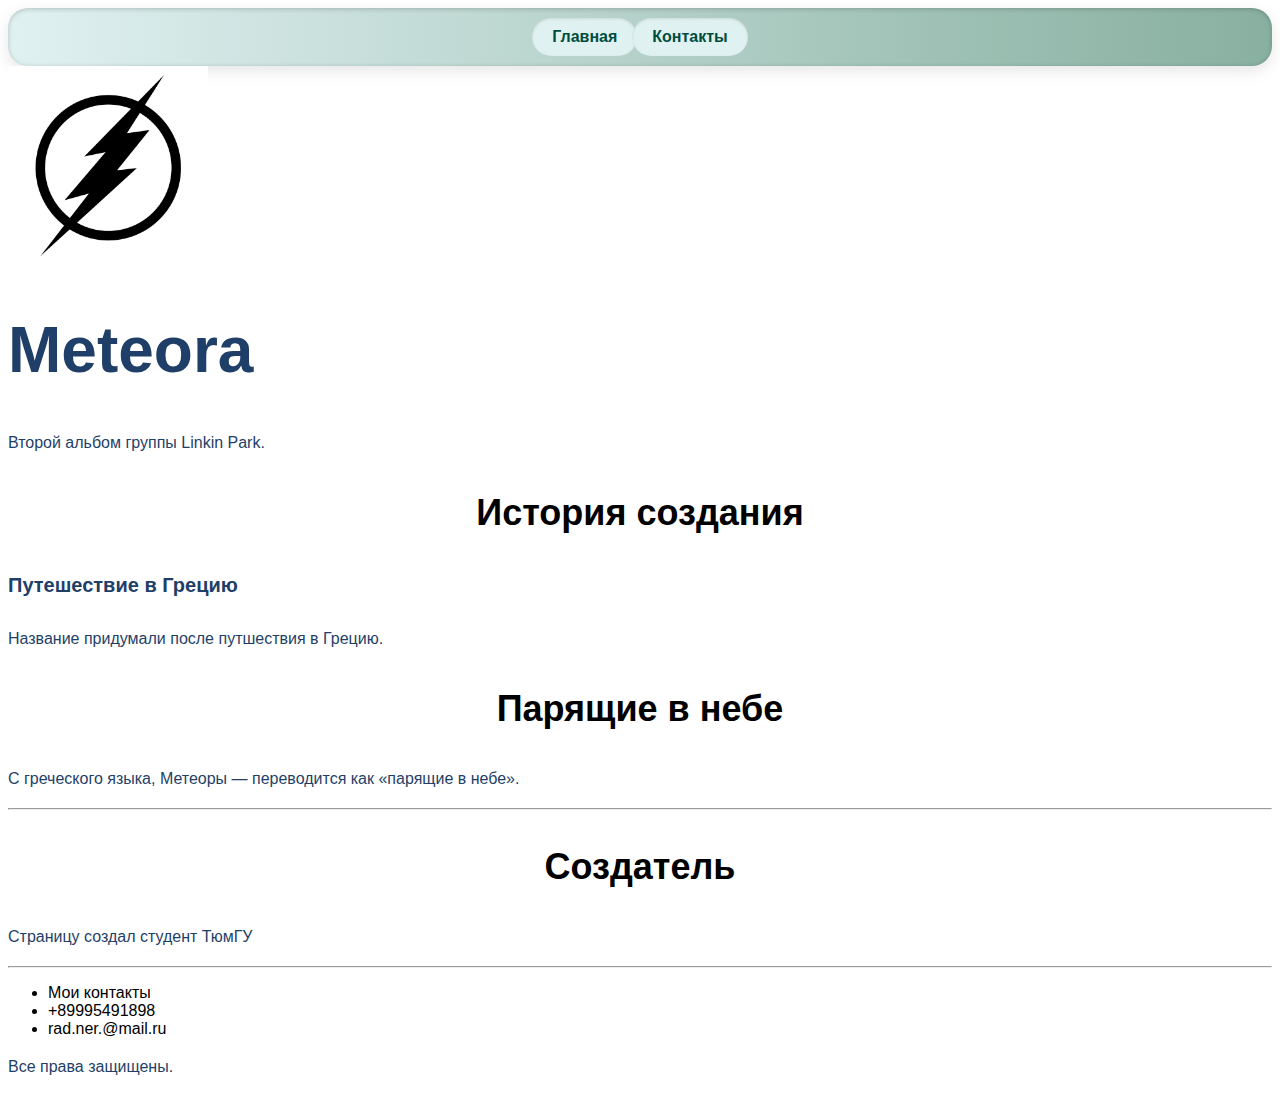
==== src/index.html @ 969c17d2 "Добавлено изображение" ====
<!DOCTYPE html>
<html lang="ru">
<head>
    <meta charset="UTF-8">
    <meta name="viewport"
        content="width=device-width, user-scalable=no, initial-scale=1.0, maximum-scale=1.0, minimum-scale=1.0">
    <meta http-equiv="X-UA-Compatible" content="ie=edge">
    <title>Главная страница</title>
    <link rel="stylesheet" href="/src/assets/styles/style.css">
</head>
<body>

    <!-- Хлебные крошки -->
    <div class="breadcrumb">
        <ul>
            <li><a href="index.html">Главная</a></li>
            <li><a href="contacts.html">Контакты</a></li>
        </ul>
    </div>

    <!-- Шапка сайта -->
    <header>
        <img src="1.avif" alt="Логотип" width="200" height="auto"/>
        <nav>
            <!--<ul>
                <li><a href="index.html">Главная</a></li>
                <li><a href="contacts.html">Контакты</a></li>
            </ul>-->
        </nav>
    </header>

    <h1 class="h1-title">Meteora</h1>
    <p class="text">Второй альбом группы Linkin Park.</p>

    <h3 class="h3-title">История создания</h3>
    <h4 class="h4-title">Путешествие в Грецию</h4>
    <p class="text">Название придумали после путшествия в Грецию.</p>

    <h3 class="h3-title">Парящие в небе</h3>
    <p class="text">С греческого языка, Метеоры — переводится как «парящие в небе».</p>

    <hr /> <!-- Разделительная линия -->

    <!-- Подвал сайта -->
    <footer>
        <h3 class="h3-title">Создатель</h3>
        <p class="text">Страницу создал студент ТюмГУ</p>
        <hr /> <!-- Разделительная линия -->

        <ul>
            <li>Мои контакты</li>
            <li>+89995491898</li> 
            <li>rad.ner.@mail.ru</li> 
        </ul>

        <p class="text">Все права защищены.</p>
    </footer>
    
</body>
</html>
---- src/assets/styles/style.css ----
@import "./global.css";
@import "./fonts.css";
@import "./utils.css";

.test {
    color: yellow !important;
}

.test {
    color: red !important;
}

/* Стили хлебных крошек */
.breadcrumb {
    display: flex;
    justify-content: center;
    align-items: center;
    background: linear-gradient(to right, #e0f1f1, #88b0a0);
    padding: 10px;
    border-radius: 20px;
    box-shadow: inset 0px 1px 5px rgba(0, 0, 0, 0.2), 0px 5px 15px rgba(0, 0, 0, 0.1);
}

.breadcrumb ul {
    display: flex;
    list-style: none;
    margin: 0;
    padding: 0;
}

.breadcrumb li {
    position: relative;
    padding: 10px 20px;
    background: #e0f1f1;
    margin-right: -5px;
    border-radius: 20px;
    box-shadow: inset 0px 1px 3px rgba(0, 0, 0, 0.1);
}

.breadcrumb li:last-child {
    margin-right: 0;
}

.breadcrumb li a {
    text-decoration: none;
    color: #004d40;
    font-weight: bold;
    font-size: 16px;
}

.breadcrumb li a:hover {
    text-decoration: underline;
}

.breadcrumb li::after {
    content: '';
    position: absolute;
    top: 0;
    right: -10px;
    width: 20px;
    height: 100%;
    background: linear-gradient(to right, #e0f1f1, #88b0a0);
    z-index: -1;
    border-radius: 20px;
}
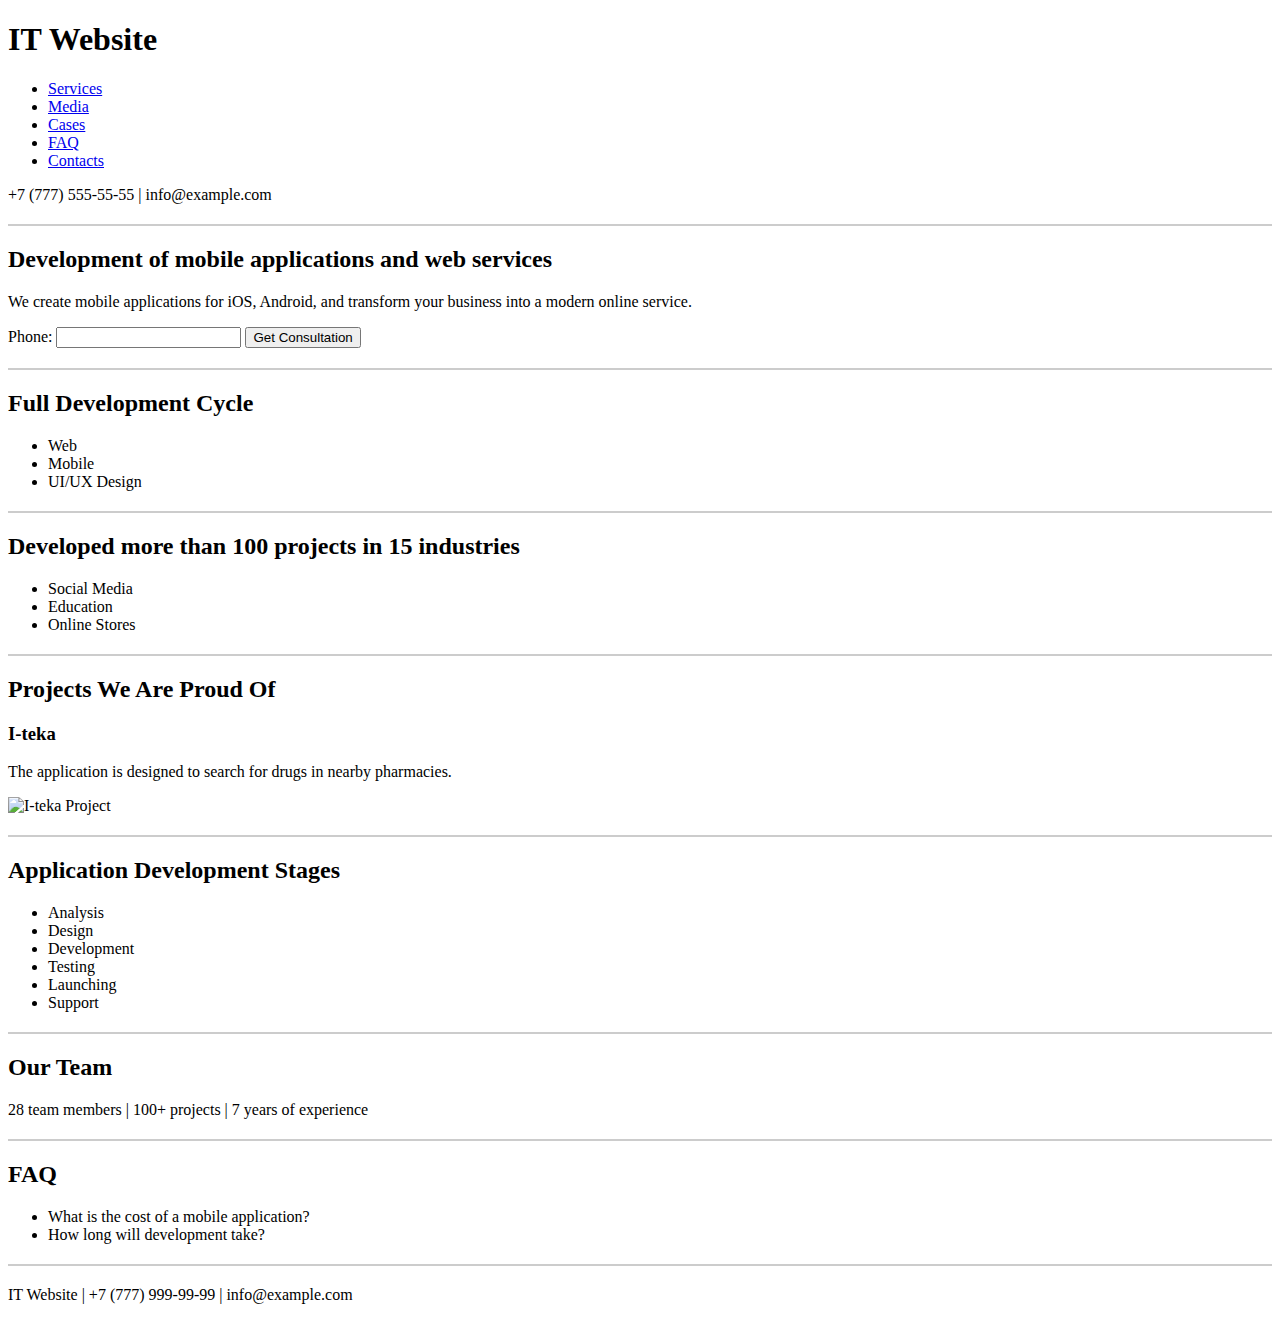
==== commit c6f1945d: "Деление на блоки" ====
--- a/src/index.html
+++ b/src/index.html
@@ -1,60 +1,114 @@
 <!DOCTYPE html>
-<html lang="ru">
+<html lang="en">
 <head>
     <meta charset="UTF-8">
-    <meta name="viewport"
-        content="width=device-width, user-scalable=no, initial-scale=1.0, maximum-scale=1.0, minimum-scale=1.0">
-    <meta http-equiv="X-UA-Compatible" content="ie=edge">
-    <title>Главная страница</title>
-    <link rel="stylesheet" href="/src/assets/styles/style.css">
+    <meta name="viewport" content="width=device-width, initial-scale=1.0">
+    <title>Lesson 3</title>
+    <style>
+        hr {
+            margin: 20px 0;
+            border: 1px solid #ccc;
+        }
+    </style>
 </head>
 <body>
 
-    <!-- Хлебные крошки -->
-    <div class="breadcrumb">
-        <ul>
-            <li><a href="index.html">Главная</a></li>
-            <li><a href="contacts.html">Контакты</a></li>
+    <!-- Header Section -->
+    <header class="header">
+        <h1 class="header__title">IT Website</h1>
+        <nav class="header__nav">
+            <ul>
+                <li><a href="#">Services</a></li>
+                <li><a href="#">Media</a></li>
+                <li><a href="#">Cases</a></li>
+                <li><a href="#">FAQ</a></li>
+                <li><a href="#">Contacts</a></li>
+            </ul>
+        </nav>
+        <p class="header__contact">+7 (777) 555-55-55 | info@example.com</p>
+    </header>
+    <hr />
+
+    <!-- Intro Section -->
+    <section class="intro">
+        <h2 class="intro__title">Development of mobile applications and web services</h2>
+        <p class="intro__text">We create mobile applications for iOS, Android, and transform your business into a modern online service.</p>
+        <form class="intro__form">
+            <label for="phone">Phone:</label>
+            <input type="text" id="phone" name="phone">
+            <button type="submit">Get Consultation</button>
+        </form>
+    </section>
+    <hr />
+
+    <!-- Full Development Cycle Section -->
+    <section class="development-cycle">
+        <h2 class="development-cycle__title">Full Development Cycle</h2>
+        <ul class="development-cycle__list">
+            <li>Web</li>
+            <li>Mobile</li>
+            <li>UI/UX Design</li>
         </ul>
-    </div>
+    </section>
+    <hr />
 
-    <!-- Шапка сайта -->
-    <header>
-        <img src="1.avif" alt="Логотип" width="200" height="auto"/>
-        <nav>
-            <!--<ul>
-                <li><a href="index.html">Главная</a></li>
-                <li><a href="contacts.html">Контакты</a></li>
-            </ul>-->
-        </nav>
-    </header>
+    <!-- Industries Section -->
+    <section class="industries">
+        <h2 class="industries__title">Developed more than 100 projects in 15 industries</h2>
+        <ul class="industries__list">
+            <li>Social Media</li>
+            <li>Education</li>
+            <li>Online Stores</li>
+        </ul>
+    </section>
+    <hr />
 
-    <h1 class="h1-title">Meteora</h1>
-    <p class="text">Второй альбом группы Linkin Park.</p>
+    <!-- Projects Section -->
+    <section class="projects">
+        <h2 class="projects__title">Projects We Are Proud Of</h2>
+        <article class="projects__item">
+            <h3 class="projects__item-title">I-teka</h3>
+            <p class="projects__item-description">The application is designed to search for drugs in nearby pharmacies.</p>
+            <img src="iteka-example.jpg" alt="I-teka Project">
+        </article>
+    </section>
+    <hr />
 
-    <h3 class="h3-title">История создания</h3>
-    <h4 class="h4-title">Путешествие в Грецию</h4>
-    <p class="text">Название придумали после путшествия в Грецию.</p>
+    <!-- Development Stages Section -->
+    <section class="development-stages">
+        <h2 class="development-stages__title">Application Development Stages</h2>
+        <ul class="development-stages__list">
+            <li>Analysis</li>
+            <li>Design</li>
+            <li>Development</li>
+            <li>Testing</li>
+            <li>Launching</li>
+            <li>Support</li>
+        </ul>
+    </section>
+    <hr />
 
-    <h3 class="h3-title">Парящие в небе</h3>
-    <p class="text">С греческого языка, Метеоры — переводится как «парящие в небе».</p>
+    <!-- Team Section -->
+    <section class="team">
+        <h2 class="team__title">Our Team</h2>
+        <p class="team__info">28 team members | 100+ projects | 7 years of experience</p>
+    </section>
+    <hr />
 
-    <hr /> <!-- Разделительная линия -->
+    <!-- FAQ Section -->
+    <section class="faq">
+        <h2 class="faq__title">FAQ</h2>
+        <ul class="faq__list">
+            <li>What is the cost of a mobile application?</li>
+            <li>How long will development take?</li>
+        </ul>
+    </section>
+    <hr />
 
-    <!-- Подвал сайта -->
-    <footer>
-        <h3 class="h3-title">Создатель</h3>
-        <p class="text">Страницу создал студент ТюмГУ</p>
-        <hr /> <!-- Разделительная линия -->
+    <!-- Footer Section -->
+    <footer class="footer">
+        <p class="footer__text">IT Website | +7 (777) 999-99-99 | info@example.com</p>
+    </footer>
 
-        <ul>
-            <li>Мои контакты</li>
-            <li>+89995491898</li> 
-            <li>rad.ner.@mail.ru</li> 
-        </ul>
-
-        <p class="text">Все права защищены.</p>
-    </footer>
-    
 </body>
 </html>
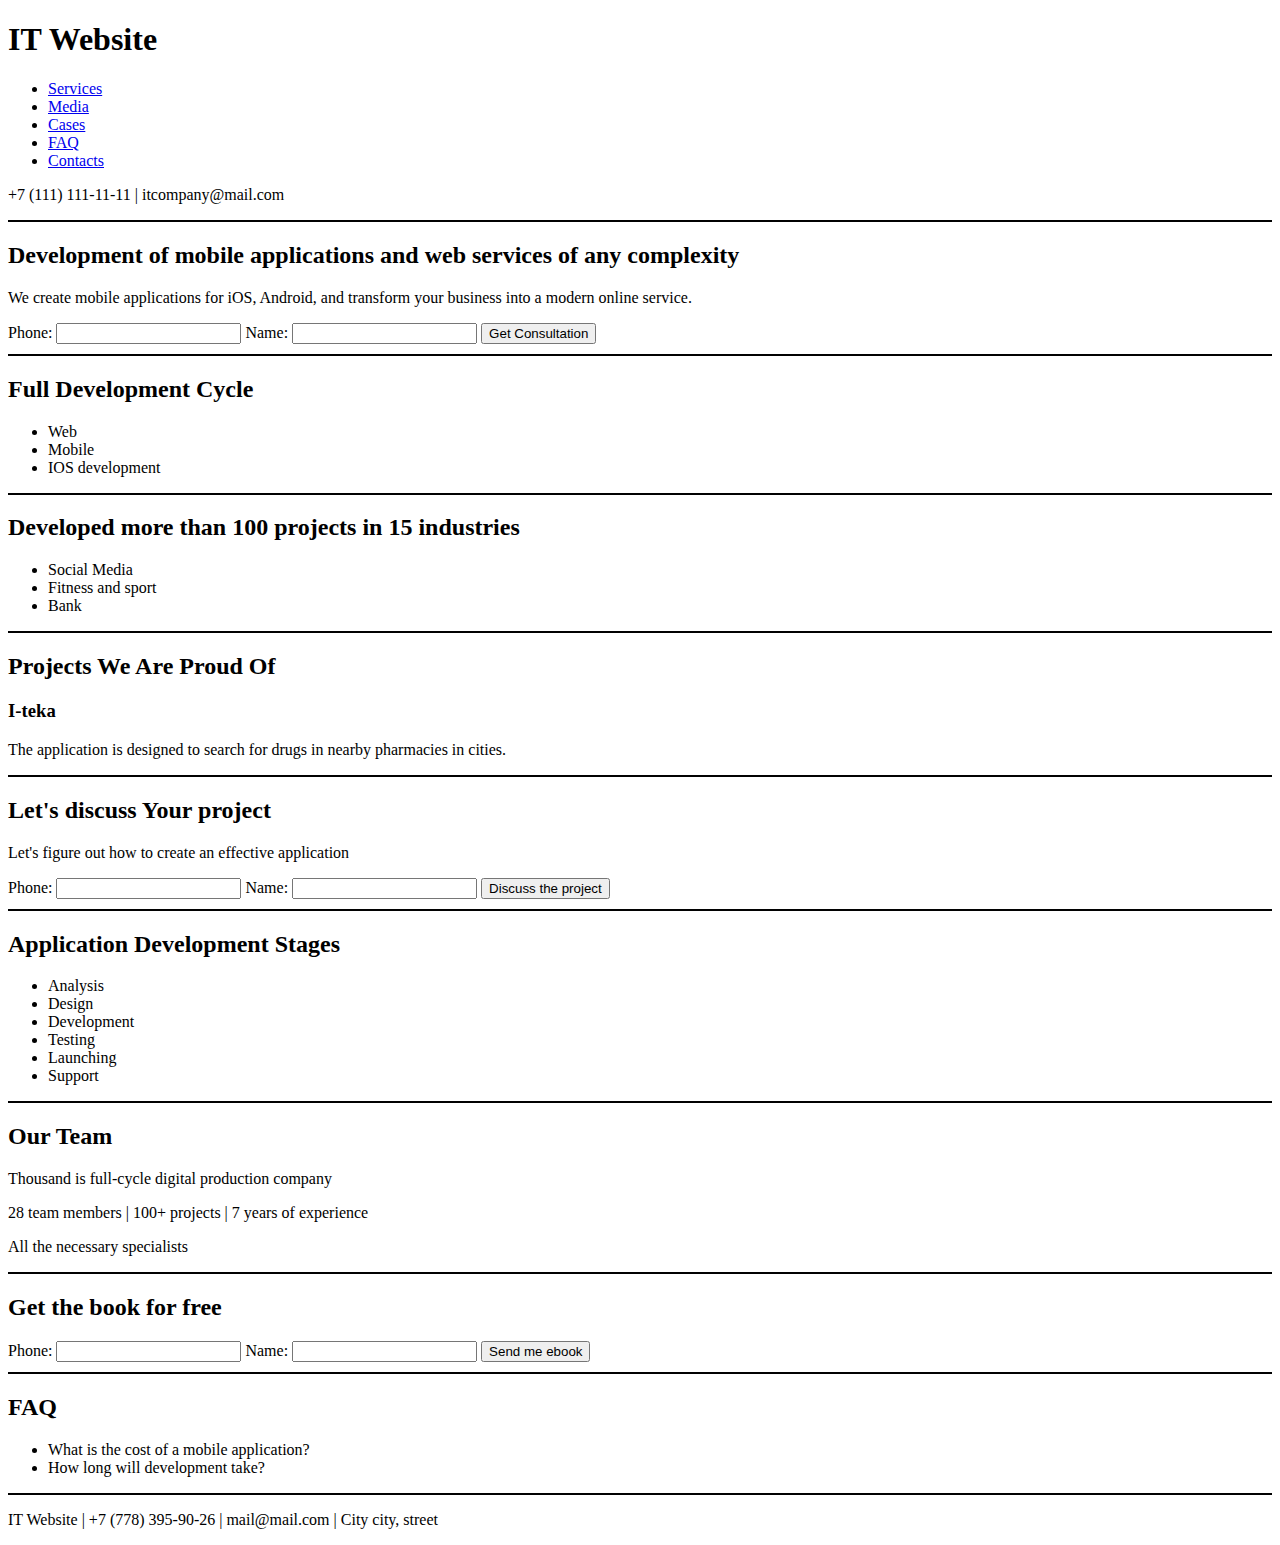
==== commit afd0c4e5: "Доработка" ====
--- a/src/index.html
+++ b/src/index.html
@@ -6,17 +6,17 @@
     <title>Lesson 3</title>
     <style>
         hr {
-            margin: 20px 0;
-            border: 1px solid #ccc;
+            margin: 10px 0;
+            border: 1px solid #010101;
         }
     </style>
 </head>
 <body>
 
-    <!-- Header Section -->
+    <!--Секция заголовка -->
     <header class="header">
-        <h1 class="header__title">IT Website</h1>
-        <nav class="header__nav">
+        <h1 class="header_title">IT Website</h1>
+        <nav class="header_nav">
             <ul>
                 <li><a href="#">Services</a></li>
                 <li><a href="#">Media</a></li>
@@ -25,59 +25,74 @@
                 <li><a href="#">Contacts</a></li>
             </ul>
         </nav>
-        <p class="header__contact">+7 (777) 555-55-55 | info@example.com</p>
+        <p class="header_contact">+7 (111) 111-11-11 | itcompany@mail.com</p>
     </header>
     <hr />
 
-    <!-- Intro Section -->
-    <section class="intro">
-        <h2 class="intro__title">Development of mobile applications and web services</h2>
-        <p class="intro__text">We create mobile applications for iOS, Android, and transform your business into a modern online service.</p>
-        <form class="intro__form">
+    <!-- Секция короткой инфы о комании и форма -->
+    <section class="info">
+        <h2 class="info_title">Development of mobile applications and web services of any complexity</h2>
+        <p class="info_text">We create mobile applications for iOS, Android, and transform your business into a modern online service.</p>
+        <form class="info_form">
             <label for="phone">Phone:</label>
             <input type="text" id="phone" name="phone">
+            <label for="name">Name:</label>
+            <input type="text" id="name" name="name">
             <button type="submit">Get Consultation</button>
         </form>
     </section>
     <hr />
 
-    <!-- Full Development Cycle Section -->
-    <section class="development-cycle">
-        <h2 class="development-cycle__title">Full Development Cycle</h2>
-        <ul class="development-cycle__list">
+    <!-- Full Development Cycle секция -->
+    <section class="development_cycle">
+        <h2 class="development_cycle_title">Full Development Cycle</h2>
+        <ul class="development_cycle_list">
             <li>Web</li>
             <li>Mobile</li>
-            <li>UI/UX Design</li>
+            <li>IOS development</li>
         </ul>
     </section>
     <hr />
 
-    <!-- Industries Section -->
-    <section class="industries">
-        <h2 class="industries__title">Developed more than 100 projects in 15 industries</h2>
-        <ul class="industries__list">
+    <!-- Секция всех проектов -->
+    <section class="projects">
+        <h2 class="projects_title">Developed more than 100 projects in 15 industries</h2>
+        <ul class="projects_list">
             <li>Social Media</li>
-            <li>Education</li>
-            <li>Online Stores</li>
+            <li>Fitness and sport</li>
+            <li>Bank</li>
         </ul>
     </section>
     <hr />
 
-    <!-- Projects Section -->
-    <section class="projects">
-        <h2 class="projects__title">Projects We Are Proud Of</h2>
-        <article class="projects__item">
-            <h3 class="projects__item-title">I-teka</h3>
-            <p class="projects__item-description">The application is designed to search for drugs in nearby pharmacies.</p>
-            <img src="iteka-example.jpg" alt="I-teka Project">
+    <!-- Секция лучших проектов -->
+    <section class="best_projects">
+        <h2 class="best_projects_title">Projects We Are Proud Of</h2>
+        <article class="best_projects_item">
+            <h3 class="best_projects_item-title">I-teka</h3>
+            <p class="best_projects_item-description">The application is designed to search for drugs in nearby pharmacies in cities.</p>
         </article>
     </section>
     <hr />
 
-    <!-- Development Stages Section -->
+    <!-- Секция обсуждения твоего проекта -->
+    <section class="discussion">
+        <h2 class="discussion_title">Let's discuss Your project</h2>
+        <p class="discussion_text">Let's figure out how to create an effective application</p>
+        <form class="discussion_form">
+            <label for="phone">Phone:</label>
+            <input type="text" id="phone" name="phone">
+            <label for="name">Name:</label>
+            <input type="text" id="name" name="name">
+            <button type="submit">Discuss the project</button>
+        </form>
+    </section>
+    <hr />
+
+    <!-- Секция стадий разработки -->
     <section class="development-stages">
-        <h2 class="development-stages__title">Application Development Stages</h2>
-        <ul class="development-stages__list">
+        <h2 class="development-stages_title">Application Development Stages</h2>
+        <ul class="development-stages_list">
             <li>Analysis</li>
             <li>Design</li>
             <li>Development</li>
@@ -88,26 +103,41 @@
     </section>
     <hr />
 
-    <!-- Team Section -->
+    <!-- Секция команды -->
     <section class="team">
-        <h2 class="team__title">Our Team</h2>
-        <p class="team__info">28 team members | 100+ projects | 7 years of experience</p>
+        <h2 class="team_title">Our Team</h2>
+        <p class="team_text">Thousand is full-cycle digital production company</p>
+        <p class="team_info">28 team members | 100+ projects | 7 years of experience</p>
+        <p class="team_text">All the necessary specialists</p>
     </section>
     <hr />
 
-    <!-- FAQ Section -->
+    <!-- Секция получения книги -->
+    <section class="book">
+        <h2 class="book_title">Get the book for free</h2>
+        <form class="discussion_form">
+            <label for="phone">Phone:</label>
+            <input type="text" id="phone" name="phone">
+            <label for="name">Name:</label>
+            <input type="text" id="name" name="name">
+            <button type="submit">Send me ebook</button>
+        </form>
+    </section>
+    <hr />
+
+    <!-- Секция FAQ  -->
     <section class="faq">
-        <h2 class="faq__title">FAQ</h2>
-        <ul class="faq__list">
+        <h2 class="faq_title">FAQ</h2>
+        <ul class="faq_list">
             <li>What is the cost of a mobile application?</li>
             <li>How long will development take?</li>
         </ul>
     </section>
     <hr />
 
-    <!-- Footer Section -->
+    <!-- Footer секция -->
     <footer class="footer">
-        <p class="footer__text">IT Website | +7 (777) 999-99-99 | info@example.com</p>
+        <p class="footer_text">IT Website | +7 (778) 395-90-26 | mail@mail.com | City city, street</p>
     </footer>
 
 </body>
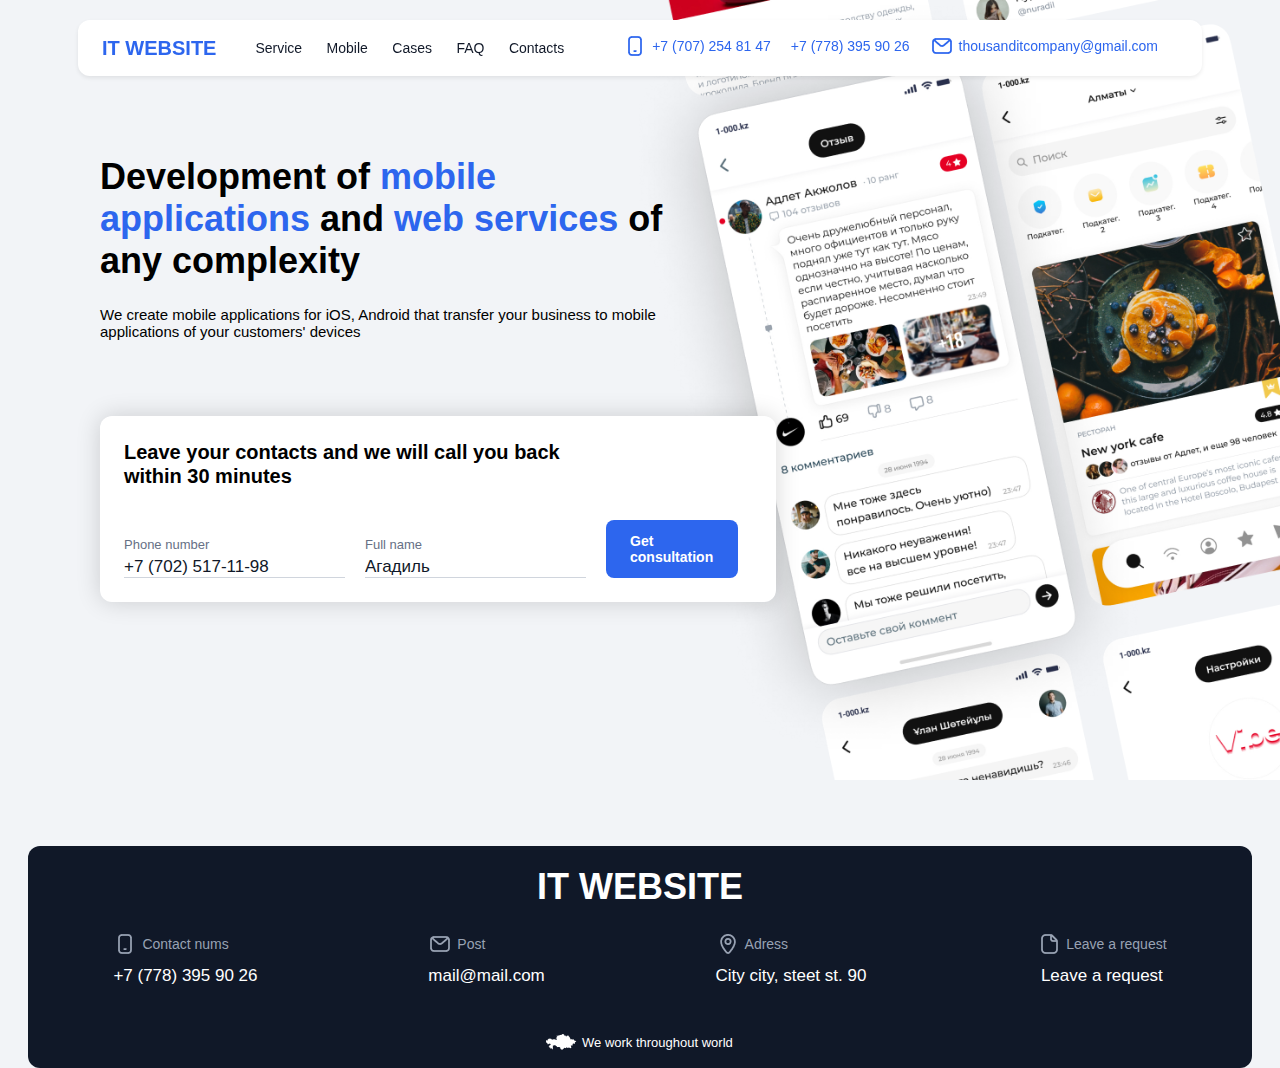
==== commit 15d1fcdb: "Доработка" ====
--- a/src/index.html
+++ b/src/index.html
@@ -1,144 +1,90 @@
 <!DOCTYPE html>
-<html lang="en">
+<html lang = "en">
 <head>
     <meta charset="UTF-8">
-    <meta name="viewport" content="width=device-width, initial-scale=1.0">
-    <title>Lesson 3</title>
-    <style>
-        hr {
-            margin: 10px 0;
-            border: 1px solid #010101;
-        }
-    </style>
+    <title> Главная страница </title>
+    <link rel="stylesheet" type="text/css" href="assets/styles/style.css">
 </head>
 <body>
-
-    <!--Секция заголовка -->
-    <header class="header">
-        <h1 class="header_title">IT Website</h1>
-        <nav class="header_nav">
-            <ul>
-                <li><a href="#">Services</a></li>
-                <li><a href="#">Media</a></li>
+    <header>
+          <h3>IT WEBSITE</h3>
+          <nav>
+            <ul class="nav">
+                <li><a href="#">Service</a></li>
+                <li><a href="#">Mobile</a></li>
                 <li><a href="#">Cases</a></li>
                 <li><a href="#">FAQ</a></li>
                 <li><a href="#">Contacts</a></li>
             </ul>
-        </nav>
-        <p class="header_contact">+7 (111) 111-11-11 | itcompany@mail.com</p>
-    </header>
-    <hr />
+            </nav>
+          <div class="contact">
+            <img class="headImg" src = "assets/icons/head_phone.png">
+            <p>+7 (707) 254 81 47</p>
+            <p>+7 (778) 395 90 26</p>
+            <img class="headImg" src = "assets/icons/head_mail.png">
+            <p><a href="mailto:thousanditcompany@gmail.com">thousanditcompany@gmail.com</a></p>
+          </div>
+      </header>
 
-    <!-- Секция короткой инфы о комании и форма -->
-    <section class="info">
-        <h2 class="info_title">Development of mobile applications and web services of any complexity</h2>
-        <p class="info_text">We create mobile applications for iOS, Android, and transform your business into a modern online service.</p>
-        <form class="info_form">
-            <label for="phone">Phone:</label>
-            <input type="text" id="phone" name="phone">
-            <label for="name">Name:</label>
-            <input type="text" id="name" name="name">
-            <button type="submit">Get Consultation</button>
-        </form>
-    </section>
-    <hr />
+    <main class = "mainBlock">
+        <div class = "mainBlockDescription">
+            <h2>Development of <span class = "blueText">mobile applications</span> and <span class = "blueText">web services</span> of any complexity</h2>
+            <p>We create mobile applications for iOS, Android that transfer your business to mobile applications of your customers' devices</p>
+        </div>
+        <div class = "contactForm">
+            <p>Leave your contacts and we will call you back within 30 minutes</p>
+            <div class = "InputForm">
+                <form>
+                    <div class = "InputFormGroup">
+                        <label for="phone"> Phone number </label>
+                        <input type = "text"  id="phone" placeholder="+7 (702) 517-11-98">
+                    </div>
+                    <div class = "InputFormGroup">
+                        <label for="fullname">Full name</label>
+                        <input type = "text" id="fullname" placeholder="Агадиль">
+                    </div>
+                    <button type = "submit">Get consultation</button>
 
-    <!-- Full Development Cycle секция -->
-    <section class="development_cycle">
-        <h2 class="development_cycle_title">Full Development Cycle</h2>
-        <ul class="development_cycle_list">
-            <li>Web</li>
-            <li>Mobile</li>
-            <li>IOS development</li>
-        </ul>
-    </section>
-    <hr />
-
-    <!-- Секция всех проектов -->
-    <section class="projects">
-        <h2 class="projects_title">Developed more than 100 projects in 15 industries</h2>
-        <ul class="projects_list">
-            <li>Social Media</li>
-            <li>Fitness and sport</li>
-            <li>Bank</li>
-        </ul>
-    </section>
-    <hr />
-
-    <!-- Секция лучших проектов -->
-    <section class="best_projects">
-        <h2 class="best_projects_title">Projects We Are Proud Of</h2>
-        <article class="best_projects_item">
-            <h3 class="best_projects_item-title">I-teka</h3>
-            <p class="best_projects_item-description">The application is designed to search for drugs in nearby pharmacies in cities.</p>
-        </article>
-    </section>
-    <hr />
-
-    <!-- Секция обсуждения твоего проекта -->
-    <section class="discussion">
-        <h2 class="discussion_title">Let's discuss Your project</h2>
-        <p class="discussion_text">Let's figure out how to create an effective application</p>
-        <form class="discussion_form">
-            <label for="phone">Phone:</label>
-            <input type="text" id="phone" name="phone">
-            <label for="name">Name:</label>
-            <input type="text" id="name" name="name">
-            <button type="submit">Discuss the project</button>
-        </form>
-    </section>
-    <hr />
-
-    <!-- Секция стадий разработки -->
-    <section class="development-stages">
-        <h2 class="development-stages_title">Application Development Stages</h2>
-        <ul class="development-stages_list">
-            <li>Analysis</li>
-            <li>Design</li>
-            <li>Development</li>
-            <li>Testing</li>
-            <li>Launching</li>
-            <li>Support</li>
-        </ul>
-    </section>
-    <hr />
-
-    <!-- Секция команды -->
-    <section class="team">
-        <h2 class="team_title">Our Team</h2>
-        <p class="team_text">Thousand is full-cycle digital production company</p>
-        <p class="team_info">28 team members | 100+ projects | 7 years of experience</p>
-        <p class="team_text">All the necessary specialists</p>
-    </section>
-    <hr />
-
-    <!-- Секция получения книги -->
-    <section class="book">
-        <h2 class="book_title">Get the book for free</h2>
-        <form class="discussion_form">
-            <label for="phone">Phone:</label>
-            <input type="text" id="phone" name="phone">
-            <label for="name">Name:</label>
-            <input type="text" id="name" name="name">
-            <button type="submit">Send me ebook</button>
-        </form>
-    </section>
-    <hr />
-
-    <!-- Секция FAQ  -->
-    <section class="faq">
-        <h2 class="faq_title">FAQ</h2>
-        <ul class="faq_list">
-            <li>What is the cost of a mobile application?</li>
-            <li>How long will development take?</li>
-        </ul>
-    </section>
-    <hr />
-
-    <!-- Footer секция -->
-    <footer class="footer">
-        <p class="footer_text">IT Website | +7 (778) 395-90-26 | mail@mail.com | City city, street</p>
-    </footer>
-
+                </form>
+            </div>
+        </div>
+    </main>
+    <footer>
+        <h2>IT WEBSITE</h2>
+        <div class="footerSection">
+            <div class="contactFooter">
+                <div class = "contactFooterBlock">
+                    <img class="footerImage" src="assets/icons/smartphone_outline_24.png" alt="">
+                    <p> Contact nums</p>
+                </div>
+                <p>+7 (778) 395 90 26</p>
+            </div>
+            <div class="contactFooter">
+                <div class = "contactFooterBlock">
+                    <img class="footerImage" src="assets/icons/mail_outline_24.png" alt="">
+                    <p>Post</p>
+                </div>
+                <p>mail@mail.com</p>
+            </div>
+            <div class="contactFooter">
+                <div class = "contactFooterBlock">
+                    <img class="footerImage" src="assets/icons/place_outline_24.png" alt="">
+                    <p>Adress</p>
+                </div>
+                <p>City city, steet st. 90</p>
+            </div>
+            <div class="contactFooter">
+                <div class = "contactFooterBlock">
+                    <img class="footerImage" src="assets/icons/document_outline_24.png" alt="">
+                    <p>Leave a request</p>
+                </div>
+                <p>Leave a request</p>
+            </div>
+        </div>
+        <div class = "footerSectionBlock">
+            <img class="footerImage" src="assets/icons/Vector.png" alt="">
+            <p>We work throughout world</p>
+        </div>
+    </footer>   
 </body>
-</html>
+</html>--- a/src/assets/styles/style.css
+++ b/src/assets/styles/style.css
@@ -0,0 +1,235 @@
+@import "./global.css";
+@import "./fonts.css";
+@import "./utils.css";
+
+*{
+    box-sizing: border-box;
+    margin: 0px;
+    padding: 0px;
+}
+
+body{
+    font-family: Arial, sans-serif;
+    background: rgba(242, 244, 247, 1);
+    background-image: url("../img/main.png");
+    background-size: 55% auto;
+    background-position: right top; 
+    background-repeat: no-repeat;
+}
+
+.container {
+    max-width: 1224px;
+    margin: 0 auto;
+}
+
+header{
+    position: sticky;
+    top: 20px;
+    width: 1124px;
+    height: 56px;
+    margin: auto;
+    padding: 16px 24px 16px 24px;
+    border-radius: 12px;
+    display: flex; 
+    justify-content: space-between; 
+    align-items: center; 
+    background-color: white;
+    box-shadow: 0px 2px 4px 0px rgba(0, 0, 0, 0.08);
+}
+
+h3{
+    font-size: 20px;
+    font-weight: 600;
+}
+
+h2{
+    font-size: 36px;
+    font-weight: 700;
+    margin-bottom: 24px;
+}
+
+button{
+    background: rgba(45, 102, 238, 1);
+    padding: 11px 24px 11px 24px;
+    border-radius: 8px;
+    color: white;
+    border: none;
+}
+
+header h3{
+    color: rgba(45, 102, 238, 1);
+}
+
+.nav{
+    margin: 0 20px; 
+    list-style: none;
+    padding: 0;
+}
+  
+.nav li {
+    display: inline-block;
+    margin-right: 20px;
+    color: rgba(16, 24, 40, 1);
+    font-weight: 500;
+    font-size: 14px;
+}
+
+.nav a, 
+.contact a{
+    text-decoration: none;
+}
+
+.nav a{
+    color: rgba(16, 24, 40, 1);
+    font-weight: 500;
+}
+
+.headImg, 
+.footerImage{
+    margin-right: 5px;
+}
+  
+.contact{
+    display: flex;
+    flex-direction: row;
+}
+
+.contact p{
+    margin-right: 20px;
+    font-weight: 500;
+    font-size: 14px;
+    color: rgba(45, 102, 238, 1);
+    line-height: 24px;
+}
+
+.contact a{
+    color: rgba(45, 102, 238, 1);
+}
+
+.mainBlock{
+    width: 100%;
+    height: 790px;
+    padding: 60px 100px 0px 100px;
+}
+
+.blueText{
+    color:rgba(45, 102, 238, 1);  
+}
+
+.mainBlockDescription{
+    width: 600px;
+    height: 220px;
+    margin-top: 40px;
+}
+
+.mainBlockDescription p {
+    font-size: 15px;
+    font-weight: 500;
+}
+
+.contactForm{
+    width: 676px;
+    height: 186px;
+    padding: 24px;
+    border-radius: 12px;
+    background: rgba(255, 255, 255, 1);
+    box-shadow: 0px 0px 24px 0px rgba(0, 0, 0, 0.16);
+    margin-top: 40px;
+}
+
+.contactForm p{
+    width: 450px;
+    font-size: 20px;
+    line-height: 24px;
+    font-weight: 700;
+}
+
+.InputForm form{
+    width: 628px;
+    display: flex;
+    flex-direction: row; 
+    align-items: flex-end;
+    margin-top: 32px;
+}
+
+.contactForm label{
+    font-size: 13px;
+    display: block; 
+    margin-bottom: 5px; 
+    color: rgba(102, 112, 133, 1);
+
+}
+
+.contactForm input{
+    font-size: 17px;
+    border: 0.7px solid rgba(208, 213, 221, 1);
+    border-style: none none solid none;
+    
+}
+
+.contactForm input::placeholder {
+    color: rgba(16, 24, 40, 1);
+}
+  
+  
+.InputFormGroup {
+    margin-right: 20px; 
+}
+  
+.contactForm button{
+    width: 132px;
+    height: 58px;
+    font-size: 14px;
+    font-weight: 600;
+    text-align: left;
+}
+
+footer {
+    background: rgba(16, 24, 40, 1);
+    padding: 20px 0; 
+    color: white;
+    text-align: center;
+    width: 1224px;
+    margin: auto;
+    border-radius: 12px;
+    height: 222px;
+}
+
+.footerSection{
+    display: flex;
+    justify-content: space-around; 
+    flex-wrap: wrap;
+    margin-bottom: 48px;
+
+}
+
+.contact {
+    margin-bottom: 5px;
+}
+  
+.contactFooter p{
+    font-size: 17px;
+    color: rgba(255, 255, 255, 1);
+}
+
+.contactFooterBlock{
+    display: flex;
+    flex-direction: row;
+    align-items: center;
+    margin-bottom: 10px;
+}
+
+.contactFooterBlock p{
+    font-size: 14px;
+    color: rgba(152, 162, 179, 1);
+}
+
+.footerSectionBlock{
+    width: 190px;
+    margin:auto;
+    font-size: 13px;
+    color: rgba(255, 255, 255, 1);
+    display: flex;
+    flex-direction: row;
+    align-items: center;
+}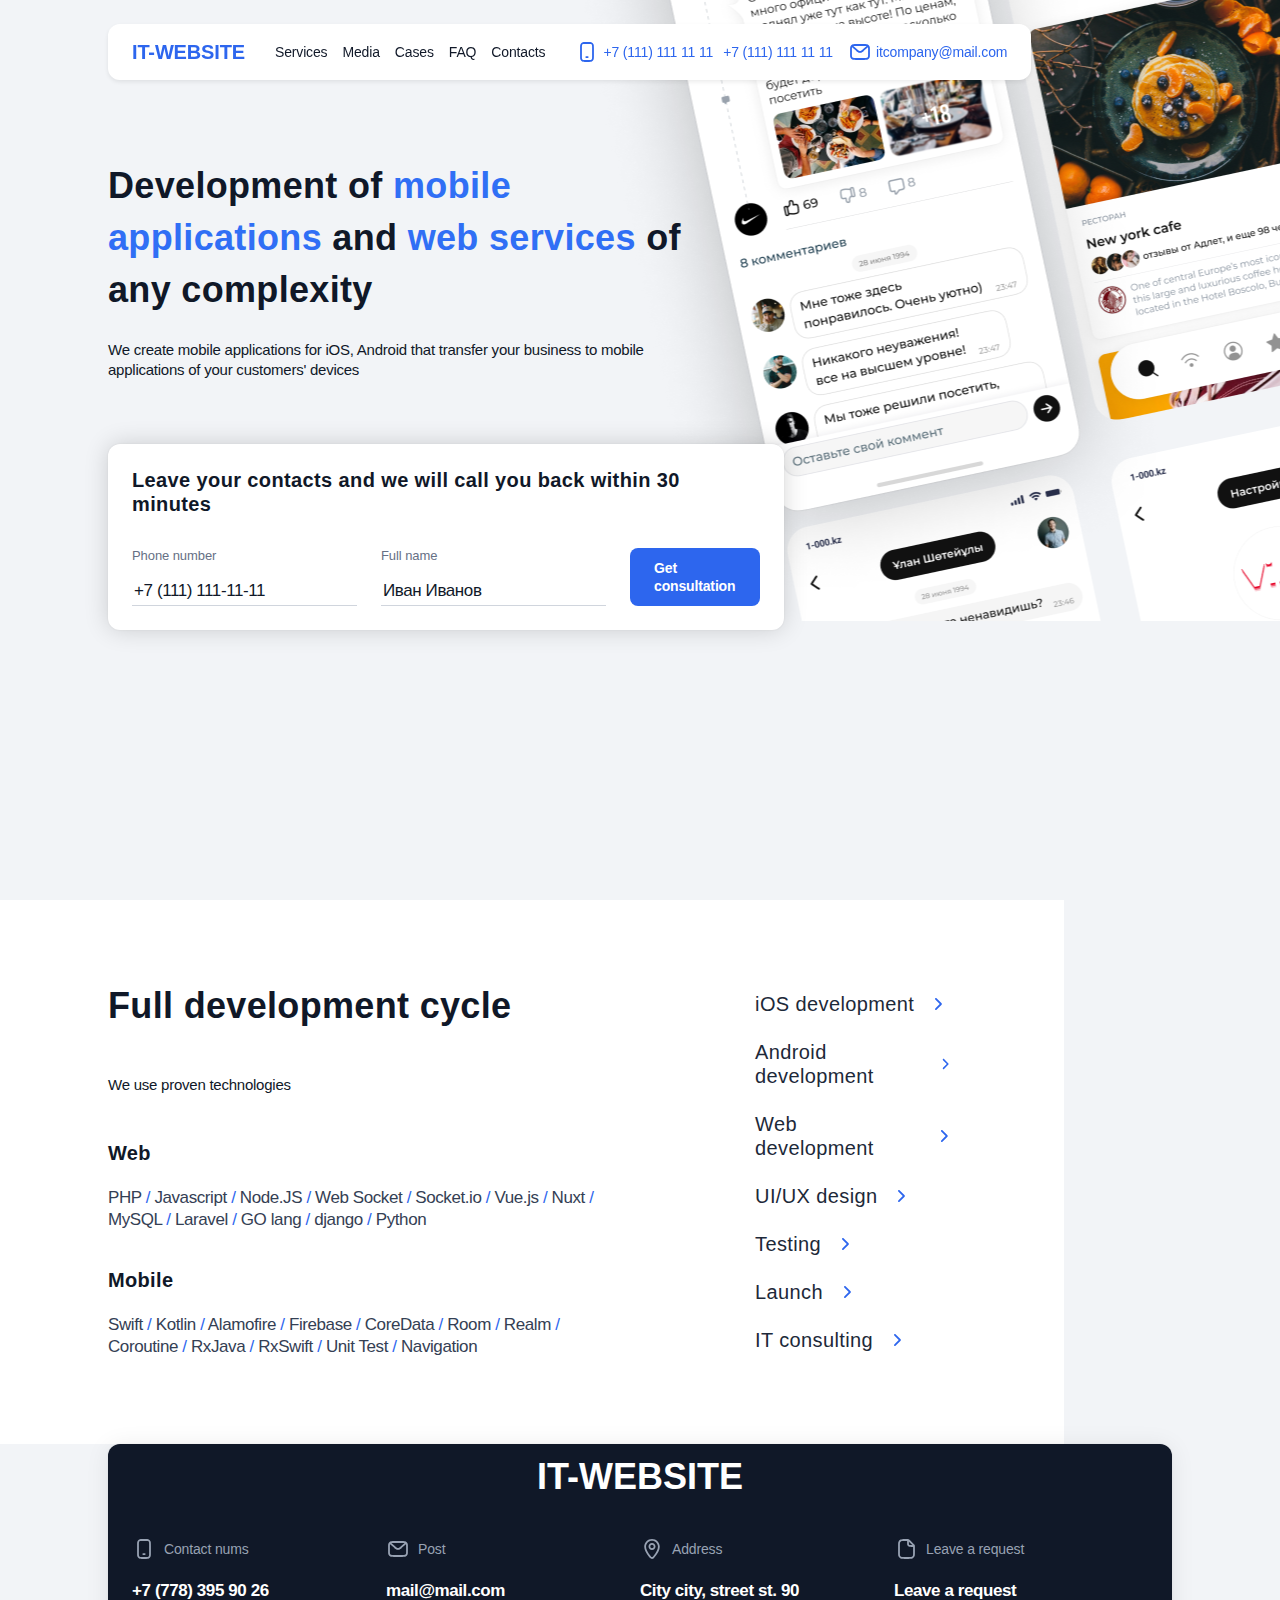
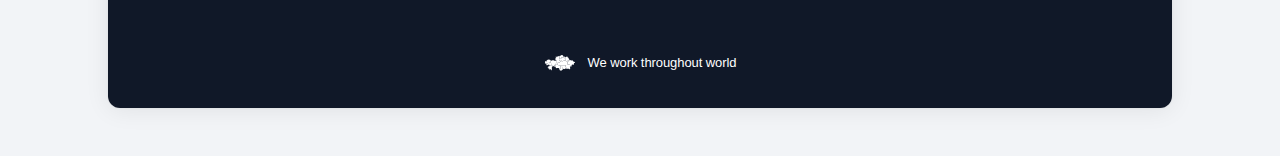
==== commit 0646a5f2: "исправления" ====
--- a/src/index.html
+++ b/src/index.html
@@ -1,90 +1,301 @@
 <!DOCTYPE html>
-<html lang = "en">
+<html lang="en">
 <head>
     <meta charset="UTF-8">
-    <title> Главная страница </title>
-    <link rel="stylesheet" type="text/css" href="assets/styles/style.css">
+    <meta name="viewport"
+        content="width=device-width, user-scalable=no, initial-scale=1.0, maximum-scale=1.0, minimum-scale=1.0">
+    <meta http-equiv="X-UA-Compatible" content="ie=edge">
+    <title>IT-website</title>
+    <link rel="stylesheet" href="assets/styles/style.css">
 </head>
 <body>
-    <header>
-          <h3>IT WEBSITE</h3>
-          <nav>
-            <ul class="nav">
-                <li><a href="#">Service</a></li>
-                <li><a href="#">Mobile</a></li>
-                <li><a href="#">Cases</a></li>
-                <li><a href="#">FAQ</a></li>
-                <li><a href="#">Contacts</a></li>
-            </ul>
-            </nav>
-          <div class="contact">
-            <img class="headImg" src = "assets/icons/head_phone.png">
-            <p>+7 (707) 254 81 47</p>
-            <p>+7 (778) 395 90 26</p>
-            <img class="headImg" src = "assets/icons/head_mail.png">
-            <p><a href="mailto:thousanditcompany@gmail.com">thousanditcompany@gmail.com</a></p>
-          </div>
-      </header>
-
-    <main class = "mainBlock">
-        <div class = "mainBlockDescription">
-            <h2>Development of <span class = "blueText">mobile applications</span> and <span class = "blueText">web services</span> of any complexity</h2>
-            <p>We create mobile applications for iOS, Android that transfer your business to mobile applications of your customers' devices</p>
-        </div>
-        <div class = "contactForm">
-            <p>Leave your contacts and we will call you back within 30 minutes</p>
-            <div class = "InputForm">
-                <form>
-                    <div class = "InputFormGroup">
-                        <label for="phone"> Phone number </label>
-                        <input type = "text"  id="phone" placeholder="+7 (702) 517-11-98">
-                    </div>
-                    <div class = "InputFormGroup">
-                        <label for="fullname">Full name</label>
-                        <input type = "text" id="fullname" placeholder="Агадиль">
-                    </div>
-                    <button type = "submit">Get consultation</button>
-
+    <svg display="none" xmlns="http://www.w3.org/2000/svg">
+        <symbol id="document" viewBox="0 0 24 24" fill="none" xmlns="http://www.w3.org/2000/svg">
+            <path fill="currentColor" fill-rule="evenodd" clip-rule="evenodd" d="M13.1 3.90021H10.6C9.60506 3.90021 8.91298 3.90091 8.3745 3.94491C7.84653 3.98804 7.54596 4.06828 7.31963 4.18359C6.83041 4.43286 6.43266 4.83061 6.18339 5.31984C6.06807 5.54616 5.98784 5.84673 5.9447 6.37471C5.90071 6.91319 5.90001 7.60527 5.90001 8.60021V15.4002C5.90001 16.3952 5.90071 17.0872 5.9447 17.6257C5.98784 18.1537 6.06807 18.4543 6.18339 18.6806C6.43266 19.1698 6.83041 19.5676 7.31963 19.8168C7.54596 19.9321 7.84653 20.0124 8.3745 20.0555C8.91298 20.0995 9.60506 20.1002 10.6 20.1002H14.4C15.3949 20.1002 16.087 20.0995 16.6255 20.0555C17.1535 20.0124 17.4541 19.9321 17.6804 19.8168C18.1696 19.5676 18.5674 19.1698 18.8166 18.6806C18.9319 18.4543 19.0122 18.1537 19.0553 17.6257C19.0993 17.0872 19.1 16.3952 19.1 15.4002V9.90021H17.2L17.1646 9.90021C16.6347 9.90023 16.1836 9.90024 15.8131 9.86997C15.424 9.83818 15.0454 9.76854 14.6834 9.58413C14.1378 9.3061 13.6941 8.86245 13.4161 8.31678C13.2317 7.95485 13.162 7.57625 13.1302 7.18709C13.1 6.81666 13.1 6.36548 13.1 5.83561L13.1 5.80021V3.90021ZM18.3272 8.10021L14.9 4.673V5.80021C14.9 6.37511 14.9007 6.75216 14.9243 7.04052C14.947 7.31836 14.9863 7.43371 15.0199 7.4996C15.1254 7.70658 15.2936 7.87486 15.5006 7.98032C15.5665 8.01389 15.6819 8.05325 15.9597 8.07595C16.2481 8.09951 16.6251 8.10021 17.2 8.10021H18.3272ZM14.439 2.16652C14.1595 2.09943 13.8727 2.09978 13.5731 2.10015L13.5059 2.10021H10.6H10.5616C9.6141 2.1002 8.84835 2.10019 8.22792 2.15088C7.58864 2.20312 7.02482 2.31362 6.50245 2.57978C5.67454 3.00162 5.00142 3.67474 4.57958 4.50265C4.31342 5.02502 4.20291 5.58884 4.15068 6.22813C4.09999 6.84855 4.1 7.6143 4.10001 8.5618V8.60021V15.4002V15.4386C4.1 16.3861 4.09999 17.1519 4.15068 17.7723C4.20291 18.4116 4.31342 18.9754 4.57958 19.4978C5.00142 20.3257 5.67454 20.9988 6.50245 21.4206C7.02482 21.6868 7.58864 21.7973 8.22792 21.8495C8.84835 21.9002 9.6141 21.9002 10.5616 21.9002H10.6H14.4H14.4384C15.3859 21.9002 16.1517 21.9002 16.7721 21.8495C17.4114 21.7973 17.9752 21.6868 18.4976 21.4206C19.3255 20.9988 19.9986 20.3257 20.4204 19.4978C20.6866 18.9754 20.7971 18.4116 20.8493 17.7723C20.9 17.1519 20.9 16.3861 20.9 15.4386V15.4002V9.49432L20.9001 9.42712C20.9004 9.12749 20.9008 8.84074 20.8337 8.56126C20.7749 8.31637 20.6779 8.08227 20.5463 7.86753C20.3962 7.62247 20.1932 7.41996 19.981 7.20836L19.9335 7.16087L15.8393 3.06676L15.7919 3.0192C15.5803 2.80707 15.3777 2.60405 15.1327 2.45387C14.9179 2.32229 14.6838 2.22531 14.439 2.16652Z"/>
+        </symbol>
+
+        <symbol id="mail" viewBox="0 0 24 24" fill="none" xmlns="http://www.w3.org/2000/svg">
+            <path fill="currentColor" fill-rule="evenodd" clip-rule="evenodd" d="M7.79998 4.10001H7.76228H7.76225C6.95421 4.1 6.29336 4.09999 5.75629 4.14387C5.20038 4.18929 4.6983 4.28617 4.22941 4.52508C3.49558 4.89899 2.89896 5.49561 2.52505 6.22944C2.28614 6.69833 2.18926 7.20041 2.14384 7.75632C2.09996 8.2934 2.09997 8.95424 2.09998 9.76229V9.76231V9.80001V14.2V14.2377V14.2377C2.09997 15.0458 2.09996 15.7066 2.14384 16.2437C2.18926 16.7996 2.28614 17.3017 2.52505 17.7706C2.89896 18.5044 3.49558 19.101 4.22941 19.4749C4.6983 19.7138 5.20038 19.8107 5.75629 19.8561C6.29337 19.9 6.95422 19.9 7.76227 19.9H7.79998H16.2H16.2377C17.0457 19.9 17.7066 19.9 18.2437 19.8561C18.7996 19.8107 19.3017 19.7138 19.7705 19.4749C20.5044 19.101 21.101 18.5044 21.4749 17.7706C21.7138 17.3017 21.8107 16.7996 21.8561 16.2437C21.9 15.7066 21.9 15.0458 21.9 14.2377V14.2V9.80001V9.7623C21.9 8.95425 21.9 8.2934 21.8561 7.75632C21.8107 7.20041 21.7138 6.69833 21.4749 6.22944C21.101 5.49561 20.5044 4.89899 19.7705 4.52508C19.3017 4.28617 18.7996 4.18929 18.2437 4.14387C17.7066 4.09999 17.0457 4.1 16.2377 4.10001H16.2377H16.2H7.79998ZM5.38061 6.01217C5.51618 5.98082 5.68477 5.95571 5.90287 5.93789C6.35798 5.90071 6.94505 5.90001 7.79998 5.90001H16.2C17.0549 5.90001 17.642 5.90071 18.0971 5.93789C18.3152 5.95571 18.4838 5.98082 18.6193 6.01217L14.6103 9.52009C14.0325 10.0257 13.6369 10.371 13.3074 10.6174C12.987 10.857 12.7832 10.9605 12.6069 11.0127C12.2107 11.1298 11.7892 11.1298 11.3931 11.0127C11.2168 10.9605 11.0129 10.857 10.6925 10.6174C10.3631 10.371 9.96747 10.0257 9.38967 9.52009L5.38061 6.01217ZM4.05037 7.24C4.00084 7.39568 3.96243 7.60224 3.93786 7.9029C3.90068 8.35801 3.89998 8.94508 3.89998 9.80001V14.2C3.89998 15.0549 3.90068 15.642 3.93786 16.0971C3.97419 16.5417 4.04079 16.7805 4.12886 16.9534C4.3302 17.3485 4.65146 17.6698 5.0466 17.8711C5.21944 17.9592 5.45827 18.0258 5.90287 18.0621C6.35798 18.0993 6.94505 18.1 7.79998 18.1H16.2C17.0549 18.1 17.642 18.0993 18.0971 18.0621C18.5417 18.0258 18.7805 17.9592 18.9534 17.8711C19.3485 17.6698 19.6698 17.3485 19.8711 16.9534C19.9592 16.7805 20.0258 16.5417 20.0621 16.0971C20.0993 15.642 20.1 15.0549 20.1 14.2V9.80001C20.1 8.94508 20.0993 8.35801 20.0621 7.9029C20.0375 7.60224 19.9991 7.39568 19.9496 7.24L15.7956 10.8747L15.7694 10.8977C15.2242 11.3747 14.7768 11.7662 14.3854 12.0589C13.9787 12.363 13.5796 12.6021 13.1173 12.7388C12.388 12.9545 11.6119 12.9545 10.8826 12.7388C10.4204 12.6021 10.0212 12.363 9.61455 12.0589C9.22317 11.7662 8.77574 11.3747 8.23062 10.8977L8.20436 10.8747L4.05037 7.24Z"/>
+        </symbol>
+    
+        <symbol id="phone" viewBox="0 0 24 24" fill="none" xmlns="http://www.w3.org/2000/svg">
+            <path fill="currentColor" fill-rule="evenodd" clip-rule="evenodd" d="M11.18 3.89997H12.82C13.9138 3.89997 14.6259 3.90138 15.1693 3.94577C15.6916 3.98845 15.8976 4.06172 16.008 4.11796C16.3843 4.30971 16.6903 4.61567 16.882 4.99199C16.9383 5.10238 17.0115 5.30838 17.0542 5.83072C17.0986 6.37408 17.1 7.08617 17.1 8.17998V15.82C17.1 16.9138 17.0986 17.6259 17.0542 18.1693C17.0115 18.6916 16.9383 18.8976 16.882 19.008C16.6903 19.3843 16.3843 19.6903 16.008 19.882C15.8976 19.9383 15.6916 20.0115 15.1693 20.0542C14.6259 20.0986 13.9138 20.1 12.82 20.1H11.18C10.0862 20.1 9.37411 20.0986 8.83075 20.0542C8.30841 20.0115 8.10242 19.9383 7.99203 19.882C7.6157 19.6903 7.30974 19.3843 7.11799 19.008C7.06175 18.8976 6.98848 18.6916 6.9458 18.1693C6.90141 17.6259 6.90001 16.9138 6.90001 15.82V8.17997C6.90001 7.08617 6.90141 6.37408 6.9458 5.83072C6.98848 5.30838 7.06175 5.10239 7.11799 4.99199C7.30974 4.61567 7.6157 4.30971 7.99203 4.11796C8.10242 4.06172 8.30841 3.98845 8.83075 3.94577C9.37411 3.90138 10.0862 3.89997 11.18 3.89997ZM5.10001 8.17997C5.10001 6.05177 5.10001 4.98768 5.51418 4.17481C5.8785 3.4598 6.45983 2.87847 7.17484 2.51415C7.98771 2.09998 9.05181 2.09998 11.18 2.09998H12.82C14.9482 2.09998 16.0123 2.09998 16.8252 2.51415C17.5402 2.87847 18.1215 3.4598 18.4858 4.17481C18.9 4.98768 18.9 6.05178 18.9 8.17998V15.82C18.9 17.9482 18.9 19.0123 18.4858 19.8252C18.1215 20.5402 17.5402 21.1215 16.8252 21.4858C16.0123 21.9 14.9482 21.9 12.82 21.9H11.18C9.05181 21.9 7.98771 21.9 7.17484 21.4858C6.45983 21.1215 5.8785 20.5402 5.51418 19.8252C5.10001 19.0123 5.10001 17.9482 5.10001 15.82V8.17997ZM11.25 16.2C10.7529 16.2 10.35 16.6029 10.35 17.1C10.35 17.597 10.7529 18 11.25 18H12.75C13.2471 18 13.65 17.597 13.65 17.1C13.65 16.6029 13.2471 16.2 12.75 16.2H11.25Z"/>
+        </symbol>
+
+        <symbol id="place" viewBox="0 0 24 24" fill="none" xmlns="http://www.w3.org/2000/svg">
+            <path fill="currentColor" fill-rule="evenodd" clip-rule="evenodd" d="M12 13C13.933 13 15.5 11.433 15.5 9.5C15.5 7.567 13.933 6 12 6C10.067 6 8.5 7.567 8.5 9.5C8.5 11.433 10.067 13 12 13ZM12 11.2C12.9389 11.2 13.7 10.4389 13.7 9.49999C13.7 8.5611 12.9389 7.79999 12 7.79999C11.0611 7.79999 10.3 8.5611 10.3 9.49999C10.3 10.4389 11.0611 11.2 12 11.2Z"/>
+            <path fill="currentColor" fill-rule="evenodd" clip-rule="evenodd" d="M4.24286 9.76987C4.24286 5.48026 7.71428 2 12 2C16.2857 2 19.7571 5.48026 19.7571 9.76987C19.7571 12.903 17.7831 16.6225 14.1924 20.8679C14.0893 20.9898 13.9762 21.1029 13.8543 21.206C12.6435 22.2301 10.8317 22.0787 9.80758 20.8679L9.2405 20.1974L9.24626 20.1923C6.01172 16.2269 4.24286 12.7357 4.24286 9.76987ZM11.185 19.7091C11.5677 20.1576 12.2413 20.2128 12.6919 19.8317C12.7374 19.7932 12.7796 19.751 12.8181 19.7055C16.3633 15.5139 17.9571 12.2221 17.9571 9.76987C17.9571 6.47123 15.2885 3.8 12 3.8C8.71154 3.8 6.04286 6.47123 6.04286 9.76987C6.04286 12.2221 7.63673 15.5139 11.1819 19.7055L11.185 19.7091Z"/>
+        </symbol>
+
+        <symbol id="vector" viewBox="0 0 32 16" fill="none" xmlns="http://www.w3.org/2000/svg">
+            <path fill="currentColor" d="M15.3673 3.66978L15.4874 3.67678L15.5508 3.80423L15.6621 3.75671L15.8042 3.73571L15.8096 3.84916H16.0487L16.1244 3.88821L16.2069 3.89815L16.2545 3.872L16.4123 3.92578L16.4039 3.67936L16.5697 3.67494L16.6135 3.72724L16.7199 3.7685L16.7986 3.83775L16.8189 3.8488L16.8623 3.80754L16.8431 3.78176L16.8658 3.74382L16.8953 3.76555L16.9886 3.66794L16.9802 3.63295L16.9345 3.61527L16.918 3.53497L17.0266 3.53718L17.0558 3.47493L17.0877 3.45725L17.1698 3.46793L17.1887 3.40973L17.2094 3.40642L17.2236 3.33791L17.277 3.30697L17.3081 3.30402L17.3207 3.26019L17.3465 3.26203L17.3795 3.22961L17.3998 3.23624L17.4636 3.20567L17.4002 3.13642L17.4413 3.14453L17.406 3.02703L17.5208 2.92536L17.477 2.86717L17.5035 2.85906L17.5062 2.80897L17.4931 2.76808L17.4413 2.76403L17.4509 2.67931L17.3676 2.67305L17.3442 2.62627L17.3031 2.61301L17.2996 2.57249L17.2459 2.49772L17.2685 2.4642L17.3 2.46126L17.3215 2.45278L17.323 2.42258L17.361 2.39495L17.3806 2.41669L17.4037 2.37285L17.3672 2.37506L17.3649 2.31429L17.4747 2.31723L17.4916 2.29808L17.4716 2.27635L17.4778 2.25646L17.4532 2.21925L17.5108 2.22331L17.5173 2.19347L17.5906 2.19863L17.5941 2.23473L17.6993 2.22736L17.697 2.16585L17.7703 2.17137L17.7726 2.22257L17.8195 2.23141L17.8283 2.26235L17.8594 2.27009L17.8728 2.31171L17.8748 2.3677L17.9262 2.38169L17.9504 2.32792L17.9089 2.31944L17.8963 2.26272L17.9277 2.25977L17.9416 2.19973L17.983 2.2082L18.0007 2.17395L18.0372 2.17174L18.0652 2.14301L18.2272 2.14559L18.2345 2.20231L18.2756 2.21594L18.284 2.3386L18.266 2.37764L18.2913 2.3898L18.3082 2.36585L18.4008 2.38832L18.4541 2.36733L18.4606 2.43363L18.4284 2.45131L18.4368 2.48262L18.4054 2.4852L18.4084 2.52056L18.3862 2.53934L18.5321 2.53566L18.5436 2.51651L18.5697 2.51835L18.5735 2.53897L18.6495 2.63106L18.6607 2.68778L18.7332 2.67858L18.7194 2.59165L18.787 2.58207L18.805 2.48225L19.1203 2.47378L19.1172 2.50914L19.1272 2.50988L19.116 2.57986L19.2366 2.60049L19.2446 2.62185L19.3107 2.62259L19.3387 2.59459L19.3594 2.59128L19.3771 2.56771L19.4236 2.56144L19.4485 2.51319L19.5245 2.51503L19.5199 2.56034L19.6747 2.72167L19.6447 2.76477L19.6205 2.84875L19.6443 2.91174L19.5967 2.93236L19.5975 2.97288L19.6336 3.01192L19.6436 3.05834L19.8613 3.08449L20.0379 3.0716L20.0728 2.98393L20.2168 2.95336L20.2486 2.98209L20.3181 2.94894L20.3988 2.9482L20.423 2.91505L20.4483 2.91284L20.464 2.95078L20.4644 3.03808L20.4959 3.07233L20.5166 3.28413L20.6122 3.24508L20.7551 3.3147L20.8564 3.31249L20.8656 3.35964L20.9213 3.35706L20.9747 3.45541L21.2634 3.47603L21.2657 3.49666L21.3049 3.50219L21.3221 4.2374L21.3379 4.26944L21.2922 4.27791L21.1874 4.35711L21.164 4.38363L21.1601 4.60058L21.2968 4.53612L21.3348 4.62047L21.4227 4.62821L21.4957 4.66835L21.4773 4.69524L21.4373 4.6993L21.4081 4.73429L21.3321 4.71366L21.1659 4.8179L21.1547 4.89967L21.0741 4.99102L20.9463 4.95456L20.8979 5.02601L20.8764 4.96487L20.856 4.97187L20.8679 4.99286L20.8069 5.00944L20.7865 4.97739L20.7505 4.99213L20.7382 5.04922L20.7708 5.06322L20.8169 5.16156L20.8092 5.18477L20.8361 5.20282L20.876 5.12068L20.9144 5.12583L21.0115 5.16782L20.9006 5.26949L20.7025 5.331L20.729 5.39251L20.6875 5.4113L20.6234 5.41756L20.593 5.46692L20.4725 5.41793L20.4287 5.49454L20.3992 5.50081L20.3919 5.51922L20.4134 5.54095L20.3631 5.59731L20.2552 5.60357L20.2506 5.64151L20.2233 5.62862L20.1853 5.66251L20.2064 5.68903L20.1523 5.73507L20.2333 5.78774L20.1715 5.81868L20.0859 5.76564L20.0563 5.80984L20.001 5.82752L20.0175 5.93434L19.9676 5.9476L19.978 5.98223L19.8847 5.91408L19.728 5.92992L19.7096 5.96602L19.6631 5.95129L19.7315 5.85883L19.718 5.80506L19.7407 5.77411L19.7338 5.74944L19.7111 5.73728L19.7622 5.67135L19.6777 5.59952L19.624 5.6032L19.614 5.56379L19.5633 5.58221L19.5526 5.54759L19.518 5.55348L19.5196 5.58221L19.4078 5.62788L19.3867 5.73544L19.3333 5.7347L19.3092 5.78001L19.2423 5.77301L19.184 5.81942L19.1997 5.85404L19.1011 5.92035L19.0481 5.91961L19.0366 5.93729L18.9874 5.94687L18.9778 6.1826L18.9241 6.09236L18.7632 6.16161L18.8096 6.27469L18.7858 6.31963L18.7033 6.33031L18.5962 6.39587L18.5359 6.42313L18.4898 6.40029L18.4929 6.32036L18.5593 6.22754L18.5436 6.19329L18.5086 6.20434L18.486 6.14098L18.2537 6.20544L18.2203 6.2025L18.195 6.21465L18.1619 6.20692L18.1178 6.21723L18.1358 6.12477L18.0924 6.12109L18.0706 6.09568L18.0425 6.03159L18.023 6.0349L18.0003 6.07063L17.9865 6.00801L17.8851 6.06105L17.9116 6.14356L17.8502 6.18076L17.8168 6.17818L17.7949 6.15277L17.7872 6.18518L17.8091 6.2106L17.7999 6.26143L17.7803 6.26438L17.7484 6.23859L17.6525 6.28721L17.5557 6.22791L17.5123 6.2246L17.5 6.1955L17.4401 6.21428L17.4144 6.17008L17.4678 6.11299L17.4989 5.97376L17.5319 5.9244L17.5154 5.82826L17.5515 5.80727L17.5618 5.55643L17.3303 5.56269L17.3073 5.60357L17.2163 5.63488L17.0543 5.75165L16.984 5.69897L16.8784 5.72034L16.8343 5.7126L16.8842 5.77743L16.8896 5.83968L16.8009 5.90451L16.4757 5.94502L16.2998 6.05221L16.1939 5.89493L16.2768 5.84778L16.228 5.73139L16.1639 5.70892L15.9793 5.76049L15.7804 5.69271L15.7212 5.65182L15.6287 5.6754L15.5899 5.52585L15.5327 5.55164L15.5082 5.53138L15.4721 5.54832L15.4736 5.50559L15.4475 5.52806L15.4494 5.48055L15.441 5.43708L15.3012 5.35826L15.2548 5.50375L15.1062 5.51996L15.0778 5.46139L15.1269 5.23892L14.968 5.09121L15.0102 5.05474L14.9461 4.97445L15.0524 4.88347L15.0171 4.85731L15.0801 4.68161L15.0121 4.54643L14.9188 4.54165L14.8812 4.41751L15.011 4.42967L15.2068 4.33316L15.2375 4.20314L15.2705 4.0186L15.3619 3.9453L15.3673 3.66978Z"/>
+            <path fill="currentColor" d="M10.1269 10.6804L10.0631 10.7128L9.9852 10.7287L9.94835 10.7522L9.91533 10.7957L9.87847 10.8705L9.84967 10.9493L9.84545 11.02L9.81282 11.0359L9.78824 11.0753L9.78632 11.1059L9.48224 11.1884L8.40568 11.5151L8.29856 10.7574L8.23137 10.5788L8.16994 10.4635L8.18376 10.42L8.09584 10.311L8.08663 10.1747L7.64855 10.0494L7.4969 9.98904L7.27306 9.77283L7.22661 9.5997L7.11526 9.46489L7.17401 9.03357L7.20242 8.86597L7.15174 8.78309L7.13523 8.58382L7.0189 8.45895L7.04577 8.36097L7.00431 8.19006L6.97589 8.14365L7.00047 7.97274L7.02235 7.95617L7.0189 7.78342L6.8849 7.77237L6.88452 7.72669L6.82846 7.68765L6.80389 7.72743L6.75513 7.71527L6.75743 7.779L6.739 7.87292L6.65761 7.86519L6.61269 7.84345L6.43493 7.82541L6.46487 7.75247L6.43301 7.68286L6.45451 7.62024L6.40267 7.36793L6.36351 7.35909L6.32973 7.44233L6.28404 7.4206L6.29517 7.3915L6.20456 7.35209L6.14544 7.29978L6.13852 7.19775L6.18767 7.03679L6.16156 6.97933L6.20802 7.00143L6.23835 6.92702L6.29594 6.8773L6.36889 6.87767L6.38233 6.82425L6.47447 6.82241L6.5382 6.83346L6.61154 6.79184L6.59426 6.76127L6.64609 6.69865L6.66183 6.65924H6.74438L6.70061 6.60804L6.77241 6.48686L6.76972 6.45407L6.80312 6.38924L6.79352 6.33326L6.74323 6.31042L6.74092 6.28206L6.7056 6.27174L6.70291 6.17708L6.71674 6.09936L6.66068 6.02459L6.74016 5.94355L6.72749 5.91151L6.82155 5.80395L6.81003 5.78811L6.83307 5.80285L6.84689 5.79806L6.89028 5.73286L6.91715 5.7185L6.93174 5.69492L6.91946 5.64446L6.88951 5.57853L6.87722 5.49675L6.89987 5.45071L6.91523 5.40209L6.9375 5.40983L6.95555 5.40762L6.98127 5.42124L6.99356 5.42088L7.00315 5.41425L7.00968 5.42014L7.01352 5.4415L7.0308 5.44666L7.04308 5.46508L7.05883 5.45918L7.05767 5.43745L7.07495 5.4334L7.07956 5.42345L7.09184 5.42456L7.09799 5.41609L7.1168 5.41461L7.1264 5.41903L7.14444 5.39693L7.1406 5.37446L7.17247 5.35936L7.19666 5.37299L7.21048 5.38883L7.21432 5.41535L7.20933 5.42824L7.18514 5.45734L7.17938 5.47171L7.18514 5.4857L7.20626 5.50412L7.24196 5.52585L7.39823 5.66619L7.41166 5.67135L7.4347 5.65035L7.49536 5.65367L7.51072 5.68829L7.55871 5.71223L7.6355 5.76933L7.64971 5.76969L7.66583 5.7568L7.68081 5.72328L7.7407 5.68976L7.77756 5.67945L7.85895 5.63783L7.89812 5.60284L7.94035 5.57337L7.96838 5.56306L7.97797 5.55311L7.98181 5.54095L7.97721 5.50486L7.97913 5.46765L8.0083 5.37483L8.02021 5.35863L8.03556 5.35347L8.09776 5.38404L8.14345 5.38441L8.16457 5.36636L8.17263 5.31664L8.18338 5.31148L8.21793 5.31848L8.23137 5.30964L8.2356 5.29196L8.22446 5.24407L8.22408 5.20982L8.24903 5.18256L8.25287 5.18145L8.27169 5.20429L8.27821 5.2275L8.31776 5.24812L8.35308 5.29417L8.3884 5.29601L8.42373 5.31442L8.43294 5.30706L8.4387 5.27649L8.42373 5.23707L8.41682 5.19692L8.42142 5.19361L8.46481 5.1925L8.47978 5.18735L8.49821 5.18956L8.5366 5.21902L8.55196 5.22197L8.59227 5.19729L8.60648 5.20392L8.62261 5.22013L8.64065 5.22381L8.71629 5.19656L8.76044 5.17446L8.77465 5.18993L8.7877 5.23339L8.81189 5.25181L8.84068 5.26323L8.85988 5.29417L8.86142 5.33358L8.88445 5.36231L8.95203 5.40651L9.00347 5.42088L9.01614 5.41646L9.01845 5.40835L9.00808 5.38404L9.01115 5.3752L9.07297 5.34684L9.11098 5.34721L9.13132 5.38331L9.16281 5.37004L9.17433 5.3299L9.17932 5.18661L9.18546 5.13541L9.20351 5.12657L9.23307 5.12436L9.25035 5.15014L9.27338 5.16635L9.28528 5.16451L9.2945 5.15309L9.3137 5.14867L9.32752 5.17519L9.36015 5.17446L9.36975 5.18808L9.40623 5.1553L9.41698 5.1542L9.43502 5.13946L9.44347 5.15199L9.4404 5.1763L9.44731 5.19287L9.50336 5.2054L9.50758 5.20171L9.50298 5.18956L9.50643 5.17961L9.52601 5.17519L9.53369 5.16525L9.52832 5.13246L9.54636 5.12436L9.55903 5.11184L9.56518 5.11515L9.5717 5.10852L9.57785 5.11221L9.58629 5.10005L9.61163 5.11L9.63467 5.17961L9.64542 5.19361L9.66462 5.19692L9.708 5.18735L9.74524 5.1914L9.77519 5.19729L9.78978 5.2135L9.81857 5.27096L9.81704 5.28643L9.80168 5.30632L9.79055 5.34942L9.79592 5.42345L9.81474 5.47834L9.83201 5.48828L9.85505 5.49049L9.92032 5.46692L9.94911 5.46913L9.95794 5.48128L9.94911 5.51738L9.95487 5.54132L10.0063 5.5649L10.0217 5.60468L10.0455 5.62236L10.0869 5.62788L10.1192 5.61904L10.1369 5.62015L10.1902 5.63857L10.2758 5.64777L10.2954 5.65551L10.3081 5.67503L10.3223 5.67908L10.34 5.66472L10.4041 5.67945L10.4548 5.66619L10.4694 5.66656L10.5166 5.72881V5.73765L10.5005 5.74465L10.4985 5.75128L10.4997 5.81905L10.5008 5.82789L10.5093 5.82973L10.568 5.801L10.6989 5.76896L10.7339 5.75128L10.7826 5.67319L10.8614 5.47576L10.8836 5.44482L10.9097 5.4345L10.9604 5.4415L10.9938 5.45808L11.0011 5.46839L11.003 5.51996L11.094 5.62899L11.1228 5.64446L11.213 5.65514L11.2941 5.66103L11.3716 5.65698L11.4177 5.66582L11.4753 5.66509L11.5494 5.63967L11.6093 5.63672L11.9214 5.5148L11.9391 5.50044L11.9506 5.4706L11.9729 5.33026L12.0404 5.00318L12.103 4.98292L12.1525 5.00612L12.2074 4.98292L12.2408 4.92693L12.2931 5.00428L12.2996 5.07684L12.3364 5.19582L12.3971 5.21866L12.4367 5.16562L12.4566 5.15162L12.5672 5.21534V5.25954L12.5422 5.26359L12.5173 5.34647L12.6517 5.47207L12.5672 5.52843L12.5822 5.59179L12.5818 5.65956L12.6862 5.62825L12.7546 5.96197L12.8532 6.11262L12.8682 6.17008L13.0306 6.40287L13.0452 6.46033L13.0091 6.58189L12.8909 6.4887L12.7718 6.58999L12.7611 6.70786L12.6432 6.77674L12.6674 6.90382L12.6916 6.93697L12.6037 6.90787L12.5403 6.98706L12.5791 7.02942L12.7154 7.25079L12.6908 7.26884L12.6762 7.25485L12.5645 7.27216L12.5453 7.32336L12.6421 7.31489L12.6954 7.49206L12.9035 7.68949L13.0648 7.60514L13.1423 7.67144L13.1469 7.71269L13.0974 7.77605L13.1258 7.8685L13.3692 7.9477L13.4126 7.99447L13.5343 8.03868L13.6553 8.11971L13.8161 8.41438L13.9528 8.64386L14.0208 8.67296L13.8553 8.84792L12.9753 9.438L12.9193 9.45532L12.8866 9.41038L12.672 9.37833L12.7043 9.30687L12.4985 9.05567L12.4052 9.06929L12.3437 8.95695L12.2163 8.77278L11.7628 8.87297L11.506 9.53193L11.1938 9.50725L11.1723 9.73415L10.9435 9.7522L10.6429 10.02L10.5799 10.1143L10.4939 10.2045L10.33 10.4406L10.1269 10.6804Z"/>
+            <path fill="currentColor" d="M24.6186 9.38533L24.7077 9.44095L24.745 9.48294L24.839 9.49104L24.8755 9.58092L25.2076 9.54519L25.4418 9.86012L25.7969 9.74115L25.9563 9.8045L25.9532 9.87817L26.2085 9.98573L26.4254 10.1021L26.6574 10.1076L26.6992 10.1688L26.7345 10.1677L26.7764 10.1415L26.7983 10.1942L26.8224 10.2211L26.8558 10.1758L26.8777 10.1762L26.8497 10.2182L26.8747 10.2233L26.9008 10.2244L26.9269 10.2432L26.9511 10.2005L26.9687 10.1997L26.9549 10.2358L26.9173 10.2627L26.9276 10.2738L26.9603 10.2675L26.9338 10.301L27.181 10.5791L27.2394 10.7909L27.3603 10.9173L27.3373 11.072L27.3465 11.1302L27.3738 11.153L27.4509 11.1265L27.4636 11.1431L27.5293 11.181L27.5569 11.2046L27.6859 11.2311L27.6963 11.2451L27.7163 11.318L27.6878 11.448L27.6087 11.56L27.5692 11.5335L27.4748 11.4528L27.4348 11.4433L27.3745 11.4554L27.3315 11.472L27.2601 11.5191L27.2125 11.5236L27.1906 11.5114L27.1776 11.4742L27.1703 11.4705L27.1304 11.4805L27.1112 11.4749L27.1062 11.434L27.0977 11.4182L27.0885 11.3718L27.0609 11.3515L27.0467 11.3276L27.0152 11.311L27.0079 11.3221L26.9925 11.3294L26.968 11.3239L26.9322 11.3512L26.9215 11.3714L26.8939 11.3777L26.8827 11.3924L26.8628 11.4038L26.8259 11.4097L26.8144 11.3902L26.8098 11.3909L26.7741 11.4234L26.7506 11.4182L26.7426 11.4116L26.7199 11.4322L26.6827 11.4381L26.6681 11.4337L26.6627 11.441L26.6347 11.4495L26.6239 11.469L26.6159 11.4709L26.5802 11.4606L26.5786 11.4727L26.5675 11.4841L26.5656 11.497L26.5575 11.5055L26.5422 11.5048L26.513 11.5143L26.4654 11.5129L26.4201 11.5501L26.3928 11.5526L26.3652 11.5357L26.3164 11.5224L26.2995 11.5062L26.2941 11.5084L26.2899 11.5302L26.2753 11.5431L26.2081 11.5703L26.1728 11.5659L26.139 11.5707L26.1241 11.5593L26.1068 11.563L26.0884 11.5781L26.0749 11.6134L26.0404 11.6366H26.0112L25.9962 11.6175L25.9862 11.6145L25.9651 11.6223L25.9371 11.6447L25.9194 11.6503L25.8868 11.6521L25.8684 11.6359L25.8426 11.6381L25.8177 11.6318L25.8115 11.6418L25.8207 11.662L25.8184 11.6713L25.8073 11.6654L25.7962 11.6676L25.7532 11.7129L25.6775 11.7589L25.6656 11.7718L25.6464 11.7773L25.638 11.7902L25.6464 11.7991L25.6664 11.7854L25.6829 11.7851L25.7075 11.8009L25.7271 11.8035L25.7489 11.8657L25.7793 11.8816L25.8396 11.8727L25.8634 11.8521L25.9194 11.8598L25.9459 11.8407L25.9647 11.8429L25.9762 11.8554L25.972 11.8679L25.9785 11.8713L26.0104 11.8624L26.0281 11.8959L26.0895 11.9254L26.116 11.9501L26.1198 11.9766L26.0561 11.9972L26.0258 12.0267L26.0576 12.0739L26.048 12.0945L26.0281 12.1744L26.0119 12.2017L26.0273 12.2499L26.0419 12.3626L26.0569 12.405V12.4838L26.0676 12.5516L26.0899 12.605L26.0849 12.6256L26.086 12.6356L26.0968 12.6488L26.0949 12.6768L26.134 12.7597L26.1317 12.7899L26.144 12.8441L26.1578 12.8536L26.1962 12.9358L26.2907 13.1641L26.3022 13.1789L26.3122 13.2135L26.3034 13.2433L26.3045 13.2625L26.2857 13.2809L26.2488 13.3568L26.2504 13.3638L26.2592 13.3745L26.3114 13.3711L26.3218 13.3756L26.3233 13.4028L26.3387 13.4323L26.3394 13.457L26.3525 13.4868L26.3356 13.517L26.3122 13.5189L26.2949 13.5329L26.2757 13.5218L26.255 13.5181L26.1985 13.5336L26.1306 13.5874L26.0619 13.6061L26.0461 13.6235L26.0457 13.654L26.0576 13.6754L26.0822 13.6986L26.1164 13.72L26.1801 13.7358L26.1966 13.7634L26.1947 13.7679L26.1866 13.7664L26.1655 13.7774L26.1571 13.769L26.154 13.7774L26.141 13.7822L26.1287 13.7771L26.1237 13.7874L26.0692 13.8095L26.0695 13.8191L26.053 13.8297L26.0415 13.8257L26.0215 13.8334L26.0212 13.8253L26.0004 13.833L25.9966 13.8224L25.9897 13.822L25.949 13.8286L25.9467 13.8581L25.9344 13.8876L25.9194 13.9487L25.8929 13.9734L25.8814 14.0146L25.8891 14.0533L25.9129 14.1008L25.9352 14.1207L25.9555 14.1226L25.9636 14.1314L25.9494 14.1472L25.9179 14.1623L25.9133 14.1841L25.9121 14.2165L25.9279 14.2375L25.9267 14.2898L25.9617 14.3137L25.9528 14.3428L25.9709 14.3668L25.9643 14.4021L25.9398 14.4158L25.9259 14.4165L25.9125 14.4062L25.9037 14.4058L25.8822 14.4228L25.8707 14.4206L25.8507 14.4338L25.8449 14.4305L25.8399 14.4139L25.8461 14.366L25.8323 14.3458L25.82 14.3123L25.8027 14.3016L25.7735 14.2946L25.7436 14.267L25.7313 14.2331L25.7205 14.2147L25.7117 14.2091L25.6672 14.2062L25.6603 14.2205L25.6503 14.2231L25.6445 14.2161V14.2029L25.6391 14.201L25.6061 14.1984L25.5942 14.1911L25.5762 14.1937L25.5662 14.1782L25.5063 14.169L25.4702 14.1933L25.4383 14.1881L25.3911 14.1889L25.3723 14.1587L25.3055 14.1071L25.2875 14.0692L25.2782 14.0607L25.2345 14.0283L25.1992 14.0191L25.1853 14.0017L25.1742 13.9977L25.1435 13.9461L25.1358 13.906L25.1393 13.8879L25.1481 13.8761L25.1435 13.8721L25.1254 13.8725L25.0855 13.885L25.0736 13.9097L25.0659 13.9145L25.0433 13.8861L25.0298 13.8787L25.0007 13.882L24.9792 13.8743L24.958 13.8802L24.9377 13.8669L24.8985 13.8596L24.8793 13.8496L24.8597 13.8515L24.8375 13.833L24.8148 13.8342L24.8041 13.8264L24.7764 13.836L24.7553 13.8087L24.6789 13.7918L24.662 13.766L24.6332 13.7557L24.5683 13.7815L24.5445 13.773L24.5319 13.797L24.5134 13.8025L24.3994 13.7774L24.384 13.8003L24.3468 13.794L24.3288 13.7995L24.3107 13.8191L24.2961 13.7988L24.2827 13.7911L24.2712 13.7914L24.2431 13.808L24.2193 13.7833L24.1959 13.7903L24.1683 13.7774L24.1426 13.7789L24.1291 13.7734L24.1068 13.7491L24.0458 13.7527L24.0001 13.7432L23.9556 13.7424L23.9164 13.7284L23.8803 13.7325L23.8573 13.7244L23.7782 13.7443L23.7156 13.7461L23.6884 13.738L23.6665 13.7089L23.653 13.7012L23.5866 13.6946L23.554 13.6997L23.4691 13.6783L23.4073 13.6791L23.3747 13.7097L23.3397 13.7144L23.3274 13.745L23.3155 13.7542L23.2295 13.7469L23.1988 13.7498L23.1601 13.741L23.1386 13.7701L23.1082 13.773L23.0357 13.7929L23.0176 13.7922L23.0119 13.7874L23.0003 13.7539L22.9769 13.7406L22.8771 13.7365L22.8034 13.7498L22.7942 13.7458L22.7823 13.7299L22.7477 13.7262L22.7227 13.7063L22.6993 13.7174L22.6744 13.7104L22.6383 13.7281L22.6325 13.7288L22.6248 13.6942L22.5861 13.7104L22.5446 13.6853L22.4724 13.6931L22.464 13.6772L22.507 13.6647L22.5269 13.6257L22.3864 13.5619L22.3142 13.5476L22.2966 13.4776L22.2678 13.4654L22.2781 13.4231L22.2497 13.4069L22.2582 13.3236L22.3572 13.2083L22.3304 13.1649L22.2186 13.1781L22.2298 13.1439L22.1875 13.1387L22.1622 13.1553L22.0363 13.1129L22.0359 13.0496L22.1991 12.9008L22.2275 12.8879L22.2451 12.8418L22.2278 12.7708L22.2609 12.7343L22.2778 12.6916L22.2743 12.5685L22.1968 12.5177L22.1545 12.4628L22.1081 12.4566L22.0366 12.3936L22.024 12.3921L21.8574 12.3748L21.7149 12.244L21.6907 12.2076L21.7249 12.0867L21.6535 11.9685L21.4139 11.8075L21.3993 11.7637L21.3701 11.7302L21.364 11.6072L21.1547 11.602L21.1413 11.4138L21.3667 11.4296L21.326 11.3269L21.2937 10.9511L21.3648 10.8362L21.4247 10.7106L21.4899 10.6071L21.5755 10.5147L21.7341 10.3585L21.9372 10.1824L22.3638 9.94705L22.5415 9.98131L22.7696 9.94079L23.0241 9.98388L23.0234 10.0141L23.0664 10.0251L23.1174 9.96731L23.1382 10.0273L23.1612 10.0005L23.2292 10.024L23.2526 9.97099L23.301 9.97836L23.3697 9.99788L23.4829 10.0461L23.4023 9.96805L23.4542 9.95884L23.5329 9.99751L23.607 9.98757L23.6814 10.0255L23.706 10.0859L23.7621 10.0778L23.7609 10.0122L23.9871 9.98794L23.9548 9.44721L23.9752 9.41111L24.1679 9.45237L24.2773 9.3345L24.3725 9.43064L24.4927 9.28367L24.6186 9.38533Z"/>
+            <path fill="currentColor" d="M3.27511 10.4535L3.26974 10.4579L3.25822 10.4554L3.23518 10.4093L3.2275 10.4053L3.23365 10.3983L3.21291 10.3541L3.20907 10.3246L3.1918 10.3066L3.18911 10.2981L3.19333 10.2922L3.20485 10.2881L3.24555 10.3036L3.28241 10.3434L3.29508 10.3891L3.27511 10.4535ZM6.14544 7.29978L6.20418 7.35246L6.29479 7.3915L6.28365 7.42097L6.32896 7.4427L6.36275 7.35945L6.40191 7.36829L6.45374 7.62061L6.43224 7.68323L6.46372 7.75284L6.43416 7.82577L6.61154 7.84382L6.65646 7.86556L6.73785 7.87329L6.75628 7.77936L6.75436 7.71564L6.80312 7.7278L6.82731 7.68801L6.88375 7.72706V7.77273L7.01774 7.78378L7.0212 7.95654L6.99932 7.97274L6.97474 8.14365L7.00315 8.19006L7.04462 8.36097L7.01774 8.45895L7.13408 8.58382L7.15059 8.78309L7.20127 8.86597L7.17285 9.03393L7.11411 9.46489L7.22546 9.60007L7.27191 9.77319L7.49575 9.98904L7.6474 10.0494L8.08548 10.1747L8.09469 10.311L8.18261 10.4196L8.16879 10.4631L8.22984 10.5784L8.16303 10.5401L8.10467 10.5441L8.06974 10.5128L8.01829 10.5382L7.9392 10.5154L7.91962 10.4579L7.8866 10.4439L7.84859 10.469L7.81019 10.4473L7.75452 10.4318L7.74224 10.399L7.75414 10.3423L7.72841 10.2682L7.69194 10.2635L7.67044 10.2745L7.65892 10.2929L7.63704 10.2996L7.58866 10.2708L7.49844 10.1482L7.32259 10.3154L7.24004 10.3043L6.94518 10.3338L6.80235 10.3872L6.68948 10.3898L6.62037 10.4163L6.57199 10.4274L6.5263 10.4252L6.47332 10.4369L6.45835 10.4605L6.34316 10.4469L6.35353 10.4926L6.31322 10.5666L6.14352 10.6878L6.22184 10.732L6.17346 10.7766L6.09783 10.8204L6.0076 10.8576L5.95423 10.8646L5.90432 10.8963L5.78914 10.8815L5.76534 10.9386L5.66475 10.9335L5.49389 10.893L5.49274 10.8837L5.52077 10.8882L5.53421 10.8826L5.5058 10.8731L5.50119 10.8639L5.50387 10.8392L5.51962 10.8325L5.51731 10.8156L5.52461 10.8097L5.5822 10.8042L5.55187 10.7872L5.54688 10.7718L5.55686 10.7618L5.58719 10.7541L5.57068 10.7364L5.56031 10.711L5.54227 10.697L5.53805 10.6841L5.54457 10.6775L5.57721 10.6771L5.58796 10.6579L5.54649 10.623L5.53152 10.6174L5.50887 10.5916L5.52461 10.5718L5.55072 10.5721L5.52422 10.5596L5.52115 10.5452L5.51079 10.5419L5.51885 10.5294L5.51731 10.515L5.53843 10.4996L5.57106 10.5036L5.55916 10.4845L5.57068 10.4771L5.55494 10.4719L5.55264 10.462L5.57874 10.4484L5.59717 10.4189L5.61215 10.4355L5.60984 10.4207L5.61483 10.4067L5.61023 10.402L5.59986 10.4053L5.59256 10.3935L5.60255 10.378L5.60485 10.3574L5.62174 10.3342L5.62443 10.3062L5.6705 10.2587L5.69124 10.252L5.67166 10.245L5.66974 10.2388L5.69354 10.2355L5.69776 10.2299L5.68202 10.2215L5.66705 10.1983L5.63518 10.171L5.64593 10.115L5.6371 10.0774L5.66513 10.0513L5.63557 10.0406L5.64593 10.0163L5.63134 9.9651L5.62366 9.96289L5.6133 9.96805L5.60216 9.96289L5.58527 9.97394L5.57529 9.96952L5.58412 9.95294L5.59756 9.94889L5.57337 9.92532L5.5653 9.92827L5.55916 9.92421L5.5653 9.8988L5.57951 9.88848L5.5703 9.87007L5.55494 9.86417L5.55033 9.86675L5.53229 9.89511L5.49543 9.91611L5.47508 9.94705L5.47431 9.97357L5.46164 9.97247L5.44859 9.96363L5.45012 9.94521L5.4436 9.93416L5.44667 9.922L5.45665 9.91243L5.45204 9.89659L5.43861 9.88812L5.4244 9.89364L5.4148 9.90543L5.40712 9.90322L5.40866 9.87559L5.4148 9.86638L5.40136 9.86196L5.39868 9.85165L5.36796 9.83986L5.36374 9.83323L5.36719 9.82697L5.38101 9.83065L5.39714 9.81334L5.39061 9.8045L5.39445 9.78682L5.38601 9.77283L5.36873 9.76141L5.25815 9.78203L5.22936 9.81224L5.21208 9.82034L5.20287 9.81887L5.18943 9.79014L5.17254 9.78719L5.15219 9.87596L5.14336 9.88591L5.12109 9.89475H5.08845L5.03317 9.86565L4.95945 9.85275L4.90493 9.82366L4.86577 9.82771L4.84888 9.81924L4.84811 9.81113L4.83889 9.81482L4.83467 9.80598L4.78668 9.78977L4.73293 9.78203L4.70567 9.78351L4.67726 9.76398L4.68186 9.80377L4.69914 9.81997L4.71834 9.82918L4.7287 9.84613L4.72602 9.88848L4.71603 9.90801L4.71104 9.90469L4.71527 9.91648L4.71027 9.91685L4.69722 9.88296L4.70375 9.85239L4.68801 9.83655L4.67457 9.83471L4.67073 9.82034L4.65575 9.80745L4.63771 9.74262L4.63157 9.74299L4.63041 9.75514L4.62235 9.75588L4.61275 9.76914L4.59394 9.77246L4.5686 9.7975L4.56054 9.80119L4.55593 9.79492L4.5759 9.77504L4.59471 9.76472L4.60239 9.73525L4.6093 9.73489L4.61122 9.72899L4.60508 9.71905L4.61774 9.7091L4.62043 9.68921L4.58626 9.70652L4.55862 9.73894L4.57513 9.708L4.57474 9.69658L4.53213 9.64943L4.43461 9.62181L4.40466 9.62623L4.39468 9.61849L4.37471 9.62696L4.33785 9.61518L4.32096 9.62291L4.30599 9.62217L4.25339 9.66564L4.24149 9.66638L4.23073 9.67411L4.22498 9.701L4.21269 9.69805L4.20079 9.70468L4.16431 9.70358L4.14704 9.69547L4.12861 9.6951L4.08714 9.67558L4.05182 9.68369L4.03646 9.69326L4.02034 9.715L4.01419 9.71794L4.00728 9.71094L3.99576 9.71315L3.96159 9.7743L3.94163 9.79272L3.92666 9.79345L3.92013 9.78645L3.92742 9.75809L3.92435 9.74483L3.91475 9.74004L3.904 9.74483L3.87943 9.76214L3.86023 9.78645L3.85486 9.82476L3.83451 9.87633L3.8253 9.88517L3.81224 9.88222L3.80418 9.87117L3.81378 9.83876L3.80879 9.83176L3.78383 9.85128L3.7727 9.85091L3.76579 9.80782L3.74736 9.78093L3.7105 9.8406L3.70282 9.86196L3.68938 9.87559L3.68401 9.87743L3.67479 9.86638L3.68093 9.8336L3.6721 9.83323L3.65099 9.84539L3.63985 9.85975L3.64676 9.86859L3.62142 9.88848L3.60223 9.92679L3.5934 9.95921L3.57996 9.9791L3.56998 9.96805L3.56691 9.89254L3.51661 9.94374L3.49434 9.95884L3.44059 10.0358L3.43137 10.0675L3.38031 10.0542L3.35343 10.0664L3.32387 10.1113L3.32771 10.1463L3.31735 10.1607L3.29776 10.1699L3.28548 10.1868L3.25323 10.1765L3.23288 10.1607L3.24248 10.189L3.23672 10.2115L3.27281 10.2395L3.26513 10.2428L3.24248 10.2325L3.2371 10.2384L3.2682 10.2627L3.2801 10.2819L3.27665 10.29L3.2563 10.2845L3.20831 10.2576L3.19218 10.2557L3.1726 10.2863L3.15955 10.2845L3.14918 10.2738L3.14073 10.276L3.13382 10.3058L3.1438 10.3235L3.12998 10.3375L3.12077 10.332L3.1081 10.3058L3.08852 10.2833L3.08199 10.2837L3.08583 10.3121L3.09888 10.332L3.09965 10.343L3.12192 10.3647L3.12653 10.3839L3.12154 10.3894L3.07086 10.3611L3.0459 10.3419L3.04206 10.3334L3.0244 10.3331L2.9933 10.311L2.98485 10.3113L2.97794 10.3239L2.95644 10.2811L2.94723 10.2763L2.94953 10.2616L2.94454 10.2517L2.9526 10.2388L2.97641 10.2454L2.94608 10.213L2.948 10.1997L2.94377 10.192L2.90499 10.1787L2.8881 10.1809L2.88234 10.1854L2.89578 10.2005H2.90999L2.91728 10.2078L2.92074 10.2196L2.91651 10.2344L2.92573 10.2679L2.96489 10.3091L2.96911 10.3239L2.96374 10.339L2.97986 10.3485L2.98447 10.357V10.3673L2.97833 10.374L2.96527 10.3747L2.95798 10.3876H2.95068L2.92765 10.3706L2.92995 10.3614L2.91728 10.3194L2.92074 10.304L2.91075 10.3003L2.91498 10.29L2.89309 10.2384L2.8689 10.2167L2.83665 10.199L2.8355 10.1913L2.82667 10.1846L2.81208 10.1821L2.81784 10.1905L2.81439 10.1949L2.79519 10.1813L2.79288 10.185L2.81016 10.2204L2.82936 10.2285L2.83205 10.2148L2.84088 10.2211L2.84548 10.2366L2.857 10.2487L2.85355 10.2601L2.85931 10.2767L2.84971 10.2752L2.83397 10.2546L2.81055 10.2406L2.80747 10.2472L2.81822 10.255L2.82706 10.2767L2.80939 10.2833L2.81093 10.2598L2.79442 10.2458L2.78213 10.2251L2.78405 10.217L2.79135 10.213L2.77599 10.1994L2.76255 10.199L2.7591 10.2038L2.76831 10.2233L2.75718 10.2299L2.77292 10.2443L2.77484 10.2587L2.78981 10.2775L2.81016 10.2944L2.80786 10.3029L2.76678 10.2815L2.69268 10.2616L2.67962 10.2417L2.65006 10.2244L2.62894 10.2204L2.59055 10.2019L2.55945 10.1732L2.53334 10.1754L2.50685 10.1397L2.49687 10.1132L2.47114 10.0999L2.45847 10.1003L2.44388 10.0892L2.42008 10.0859L2.39474 10.0377L2.379 10.0472L2.33523 10.0384L2.32371 10.0266L2.32755 10.0075L2.32448 10.0001L2.29914 9.99715L2.27764 9.9872L2.27802 9.96547L2.30029 9.90874L2.35212 9.86638L2.40856 9.86933L2.43198 9.88664L2.43659 9.91685L2.47882 9.95626L2.51568 9.96031L2.60015 9.95073L2.63125 9.92605L2.6681 9.87375L2.64238 9.80303L2.50109 9.6196L2.46539 9.5404L2.41163 9.41222L2.3982 9.36765L2.3717 9.19637L2.2715 9.19453L2.20277 9.17611L2.12598 9.05824L2.09296 8.98273L2.05457 8.91827L1.95782 8.8284L1.91981 8.82398L1.88948 8.83319L1.76163 8.84534L1.68561 8.84682L1.58578 8.81661L1.4779 8.77241L1.47943 8.80151L1.47137 8.85971L1.45448 8.91975L1.3201 8.84313L1.2771 8.80114L1.25982 8.77241L1.29169 8.75657L1.29476 8.74994L1.2268 8.63318L1.18725 8.57645L1.27786 8.53373L1.29284 8.51163L1.3201 8.5142L1.32854 8.49284L1.246 8.46448L1.24446 8.44496L1.26212 8.40996L1.2602 8.37902L1.25291 8.36024L1.246 8.35103L1.20146 8.33187L1.18572 8.3072L1.2986 8.34329L1.38613 8.33887L1.76585 8.39597L2.42392 8.46632L2.63048 8.52194L2.99599 8.6608L2.99023 8.5503L3.22251 8.56246L3.26321 8.53078L3.38876 8.53373L3.54003 8.38492L3.95008 8.12082L3.99692 8.11971L4.06679 8.05599L4.09751 8.07072L4.16623 8.0302L4.2077 7.90534L4.36204 7.89502L4.45073 7.85598L4.76633 7.90828L4.78629 7.94733L4.76057 7.96464L4.75481 8.05304L4.994 8.10534L5.0205 8.06041L5.05313 8.05599L5.21707 8.14513L5.29732 8.14328L5.34992 8.11271L5.33302 8.05967L5.38485 7.84861L5.47508 7.84493L5.46356 7.58156L5.5296 7.60956L5.57414 7.51011L5.62021 7.53147L5.87937 7.53184L5.99493 7.49685L5.97535 7.45301L6.11971 7.33551L6.14544 7.29978Z"/>
+            <path fill="currentColor" d="M21.0741 4.99102L21.3314 5.08053L21.3344 5.16377L21.3671 5.21203L21.334 5.30927L21.3175 5.39435L21.3218 5.50596L21.2818 5.5148L21.2615 5.55532L21.2937 5.6032L21.2384 5.6533L21.3482 5.76933L21.4584 5.7417L21.5659 5.73323L21.6262 5.68461L21.6362 5.71481L21.7583 5.73765L21.7994 5.78701L21.7564 5.81905L21.8059 5.94097L21.8581 5.81537L21.9625 5.92219L22.0055 5.92403L22.0631 6.01906L22.037 6.03379L22.0574 6.08941L22.1434 6.1222L22.1557 6.16677L22.1303 6.17708L22.1415 6.19771L22.1012 6.21023L22.0935 6.19955L21.9917 6.2408L21.9929 6.26474L21.9453 6.29532L21.971 6.37967L22.019 6.37746L22.0332 6.40803L22.1081 6.38667L22.2624 6.27874L22.2985 6.23233L22.5173 6.23933L22.5438 6.22496L22.5542 6.18887L22.5899 6.17561L22.6229 6.20949L22.8852 6.14025L22.9819 6.19476L23.0172 6.18666L23.0518 6.09752L23.0691 6.11004L23.1278 6.07763L23.2119 6.06879L23.2956 6.11667L23.3236 6.06952L23.319 5.95939L23.3655 5.78185L23.4422 5.71002L23.5862 5.67429L23.7183 5.80837L23.8742 5.81426L23.997 5.88977L24.0412 6.04042L23.9817 6.11888L24.0677 6.17782L24.0508 6.2408L23.941 6.32847L23.8822 6.40692L23.7767 6.45334L23.7436 6.47544L23.6757 6.47728L23.6549 6.56236L23.6776 6.59478L23.6603 6.66182L23.6799 6.71228L23.6645 6.77011L23.5981 6.8703L23.4039 6.93881L23.2276 7.02021L23.2165 7.0832L23.2764 7.14913L23.2745 7.18597L23.3374 7.20586L23.4495 7.29463L23.4515 7.36387L23.5117 7.39739L23.5839 7.46959L23.5125 7.49869L23.4972 7.47769L23.435 7.50863L23.4415 7.55099L23.4242 7.62171L23.4768 7.72227L23.7824 7.67402L23.8131 7.76168L23.7816 7.87955L23.7824 7.92523L23.645 8.06078L23.5878 8.04199L23.5498 8.04494L23.511 8.07919L23.5194 8.13518L23.4603 8.15249L23.4879 8.20701L23.5524 8.23574L23.5628 8.28289L23.6795 8.27994L23.7148 8.29025L23.6987 8.32819L23.6331 8.33077L23.6135 8.38602L23.7095 8.47L23.7847 8.46448L23.8377 8.505L23.6987 8.55362L23.7433 8.61513L23.6922 8.6155L23.6853 8.7039L23.6484 8.70243L23.6116 8.85308L23.5666 8.94848L23.582 8.99084L23.5989 8.9982L23.6381 9.16027L23.6461 9.21479L23.5782 9.18606L23.5075 9.19674L23.5114 9.27741L23.4795 9.35181L23.4207 9.37318L23.4876 9.40633L23.5263 9.46968L23.5989 9.52125L23.7099 9.56103L23.7459 9.46563L23.7924 9.438L23.8803 9.47926L23.9548 9.44721L23.9871 9.98794L23.7609 10.0122L23.7621 10.0778L23.706 10.0859L23.6814 10.0255L23.607 9.98757L23.5329 9.99751L23.4542 9.95884L23.4023 9.96805L23.4829 10.0461L23.3697 9.99788L23.301 9.97836L23.2526 9.97099L23.2292 10.024L23.1612 10.0005L23.1382 10.0273L23.1174 9.96731L23.0664 10.0251L23.0234 10.0141L23.0241 9.98388L22.7696 9.94079L22.5415 9.98131L22.3638 9.94705L21.9372 10.1824L21.7341 10.3585L21.5755 10.5147L21.4899 10.6071L21.4247 10.7106L20.1914 10.697L19.4769 10.7224L19.3449 10.7132L18.7467 10.7279L17.6897 10.7301L16.2783 10.7088L16.2664 10.6093L16.2303 10.599L15.9343 10.6149L14.9603 10.3611L14.8224 10.2874L14.6865 10.1401L14.531 10.1272L14.1559 9.93342L14.0791 9.93121L13.7048 9.79087L13.6722 9.7592L13.6 9.80192L13.3788 9.68295L13.2798 9.69032L13.1673 9.61775L13.0782 9.53709L12.7699 9.59197L12.9753 9.438L13.8553 8.84792L14.0208 8.67296L13.9528 8.64386L13.8161 8.41438L14.0269 8.23058L13.9855 8.1024L14.2638 8.04346L14.2066 7.97311L14.2323 7.93333L14.2043 7.86813L14.3625 7.87403L14.4009 7.59667L14.9764 7.68802L15.0317 7.65818L15.0858 7.66518L15.1707 7.63645L15.2202 7.51968L15.4525 7.51158L15.6767 7.27437L15.7904 7.26148L15.8387 7.0983L15.9366 7.10788L15.9766 7.01285L16.0906 6.91302L16.248 6.82462L16.4964 6.55131L16.6623 6.34689L16.6273 6.27911L16.6485 6.25701L16.6223 6.20839L16.6488 6.17708L16.7732 6.16161L16.9103 6.10525L16.9625 6.06179L16.9863 6.00691L17.0289 5.96271L17.0163 5.93324L16.9356 5.88977L16.9322 5.8662L16.8896 5.83968L16.8842 5.77743L16.8343 5.7126L16.8784 5.72034L16.984 5.69897L17.0543 5.75165L17.2163 5.63488L17.3073 5.60357L17.3303 5.56269L17.5618 5.55643L17.5515 5.80727L17.5154 5.82826L17.5319 5.9244L17.4989 5.97376L17.4678 6.11299L17.4144 6.17008L17.4401 6.21428L17.5 6.1955L17.5123 6.2246L17.5557 6.22791L17.6525 6.28721L17.7484 6.23859L17.7803 6.26438L17.7999 6.26143L17.8091 6.2106L17.7872 6.18518L17.7949 6.15277L17.8168 6.17818L17.8502 6.18076L17.9116 6.14356L17.8851 6.06105L17.9865 6.00801L18.0003 6.07063L18.023 6.0349L18.0425 6.03159L18.0706 6.09568L18.0924 6.12109L18.1358 6.12477L18.1178 6.21723L18.1619 6.20692L18.195 6.21465L18.2203 6.2025L18.2537 6.20544L18.486 6.14098L18.5086 6.20434L18.5436 6.19329L18.5593 6.22754L18.4929 6.32036L18.4898 6.40029L18.5359 6.42313L18.5962 6.39587L18.7033 6.33031L18.7858 6.31963L18.8096 6.27469L18.7632 6.16161L18.9241 6.09236L18.9778 6.1826L18.9874 5.94687L19.0366 5.93729L19.0481 5.91961L19.1011 5.92035L19.1997 5.85404L19.184 5.81942L19.2423 5.77301L19.3092 5.78001L19.3333 5.7347L19.3867 5.73544L19.4078 5.62788L19.5196 5.58221L19.518 5.55348L19.5526 5.54759L19.5633 5.58221L19.614 5.56379L19.624 5.6032L19.6777 5.59952L19.7622 5.67135L19.7111 5.73728L19.7338 5.74944L19.7407 5.77411L19.718 5.80506L19.7315 5.85883L19.6631 5.95129L19.7096 5.96602L19.728 5.92992L19.8847 5.91408L19.978 5.98223L19.9676 5.9476L20.0175 5.93434L20.001 5.82752L20.0563 5.80984L20.0859 5.76564L20.1715 5.81868L20.2333 5.78774L20.1523 5.73507L20.2064 5.68903L20.1853 5.66251L20.2233 5.62862L20.2506 5.64151L20.2552 5.60357L20.3631 5.59731L20.4134 5.54095L20.3919 5.51922L20.3992 5.50081L20.4287 5.49454L20.4725 5.41793L20.593 5.46692L20.6234 5.41756L20.6875 5.4113L20.729 5.39251L20.7025 5.331L20.9006 5.26949L21.0115 5.16782L20.9144 5.12583L20.876 5.12068L20.8361 5.20282L20.8092 5.18477L20.8169 5.16156L20.7708 5.06322L20.7382 5.04922L20.7505 4.99213L20.7865 4.97739L20.8069 5.00944L20.8679 4.99286L20.856 4.97187L20.8764 4.96487L20.8979 5.02601L20.9463 4.95456L21.0741 4.99102Z"/>
+            <path fill="currentColor" d="M15.3154 1.01478L15.3427 1.0122L15.4014 0.992311L15.4398 1.13191L15.4556 1.15401L15.4341 1.18348L15.5189 1.40743L15.3757 1.45642L15.5166 1.54114L15.5688 1.54593L15.6095 1.64943L15.5884 1.66895L15.5208 1.67522L15.3258 1.77393L15.4037 2.01409L15.4993 1.9942L15.5009 2.18795L15.4402 2.24504L15.4068 2.2885L15.4394 2.38206L15.5654 2.39495L15.573 2.71394L15.6855 2.78134L15.6667 2.86091L15.5573 2.8388L15.5085 2.87601L15.4298 2.87085L15.3968 2.90916L15.4237 3.02629L15.4606 3.0285L15.4667 3.139L15.451 3.1379L15.4559 3.27308L15.3765 3.29297L15.3673 3.66978L15.3619 3.9453L15.2705 4.0186L15.2375 4.20314L15.2068 4.33316L15.011 4.42967L14.8812 4.41751L14.9188 4.54165L15.0121 4.54643L15.0801 4.68161L15.0171 4.85731L15.0524 4.88347L14.9461 4.97445L15.0102 5.05474L14.968 5.09121L15.1269 5.23892L15.0778 5.46139L15.1062 5.51996L15.2548 5.50375L15.3012 5.35826L15.441 5.43708L15.4494 5.48055L15.4475 5.52806L15.4736 5.50559L15.4721 5.54832L15.5082 5.53138L15.5327 5.55164L15.5899 5.52585L15.6287 5.6754L15.7212 5.65182L15.7804 5.69271L15.9793 5.76049L16.1639 5.70892L16.228 5.73139L16.2768 5.84778L16.1939 5.89493L16.2998 6.05221L16.4757 5.94502L16.8009 5.90451L16.8896 5.83968L16.9322 5.8662L16.9356 5.88977L17.0163 5.93324L17.0289 5.96271L16.9863 6.00691L16.9625 6.06179L16.9103 6.10525L16.7732 6.16161L16.6488 6.17708L16.6223 6.20839L16.6485 6.25701L16.6273 6.27911L16.6623 6.34689L16.4964 6.55131L16.248 6.82462L16.0906 6.91302L15.9766 7.01285L15.9366 7.10788L15.8387 7.0983L15.7904 7.26148L15.6767 7.27437L15.4525 7.51158L15.2202 7.51968L15.1707 7.63645L15.0858 7.66518L15.0317 7.65818L14.9764 7.68802L14.4009 7.59667L14.3625 7.87403L14.2043 7.86813L14.2323 7.93333L14.2066 7.97311L14.2638 8.04346L13.9855 8.1024L14.0269 8.23058L13.8161 8.41438L13.6553 8.11971L13.5343 8.03868L13.4126 7.99447L13.3692 7.9477L13.1258 7.8685L13.0974 7.77605L13.1469 7.71269L13.1423 7.67144L13.0648 7.60514L12.9035 7.68949L12.6954 7.49206L12.6421 7.31489L12.5453 7.32336L12.5645 7.27216L12.6762 7.25485L12.6908 7.26884L12.7154 7.25079L12.5791 7.02942L12.5403 6.98706L12.6037 6.90787L12.6916 6.93697L12.6674 6.90382L12.6432 6.77674L12.7611 6.70786L12.7718 6.58999L12.8909 6.4887L13.0091 6.58189L13.0452 6.46033L13.0306 6.40287L12.8682 6.17008L12.8532 6.11262L12.7546 5.96197L12.6862 5.62825L12.5818 5.65956L12.5822 5.59179L12.5672 5.52843L12.6517 5.47207L12.5173 5.34647L12.5422 5.26359L12.5672 5.25954V5.21534L12.4566 5.15162L12.4367 5.16562L12.3971 5.21866L12.3364 5.19582L12.2996 5.07684L12.2931 5.00428L12.2408 4.92693L12.2074 4.98292L12.1525 5.00612L12.103 4.98292L12.1072 4.98181L12.0385 4.92214L12.0151 4.89562L11.9836 4.81164L11.9633 4.7958L11.9395 4.78954L11.888 4.82637L11.865 4.82785L11.8185 4.81606L11.7383 4.76265L11.7033 4.76081L11.6933 4.7667L11.6761 4.7516L11.6054 4.75307L11.5977 4.72066L11.5759 4.71734L11.567 4.6864L11.5505 4.6632L11.539 4.626L11.5478 4.59469L11.5432 4.58622L11.4829 4.57995L11.3167 4.58216L11.2599 4.56853L11.2246 4.55417L11.1581 4.50076L11.1493 4.48566L11.2384 4.4002L11.2476 4.38915L11.2453 4.37L11.213 4.36042L11.1593 4.35305L10.993 4.24881L10.9873 4.25618L10.9946 4.27276L10.995 4.29338L10.9719 4.29522L10.9635 4.29154L10.9343 4.27386L10.9032 4.23113L10.8986 4.2164L10.8978 4.19135L10.9074 4.14826L10.957 4.13905L11.0291 4.13684L11.0606 4.12358L11.1005 4.09153L11.1378 4.04254L11.233 3.95709L11.2614 3.94235L11.3409 3.95525L11.3543 3.94788L11.3789 3.94862L11.3962 3.94162L11.4315 3.91105L11.4507 3.86869L11.4845 3.86611L11.5766 3.8197L11.6012 3.78728L11.6507 3.7545L11.6569 3.74492L11.6189 3.65652L11.5878 3.60495V3.55891L11.5839 3.55118L11.5244 3.54602L11.491 3.53497L11.4868 3.52429L11.4849 3.41599L11.4753 3.40605L11.4158 3.39426L11.4127 3.38174L11.3908 3.37474L11.3923 3.27161L11.4016 3.25982L11.4737 3.24693L11.4949 3.2344L11.5106 3.21672L11.5259 3.18136L11.6158 3.11985L11.6584 3.07012L11.6496 3.05207L11.6281 3.03145L11.6219 2.99019L11.6538 2.98798L11.6899 3.00161L11.6999 2.97914L11.7797 2.92868L11.8055 2.93568L11.8439 2.97693L11.8799 2.98209L11.903 2.96846L11.9456 2.925L11.9775 2.9342L11.9859 2.94305L12.0024 2.94415L12.0247 2.95778L12.0811 3.01008L12.0969 3.01229L12.136 2.96957L12.1552 2.97435L12.1694 2.96772L12.2101 2.96662L12.2201 2.97178L12.2566 2.95336L12.2685 2.95373L12.3188 3.0134L12.3541 3.02371L12.3929 3.00272L12.4505 2.95962L12.452 2.88927L12.4305 2.82775L12.4067 2.82333L12.3725 2.80786L12.2931 2.81155L12.1986 2.77545L12.169 2.74746L12.1437 2.69736L12.1003 2.66716L12.0811 2.67305L12.0761 2.70215L12.0665 2.70915L11.989 2.71246L11.9483 2.70068L11.9252 2.6701L11.8976 2.64911L11.8654 2.64137L11.8285 2.64506L11.784 2.64174L11.7394 2.61448L11.7287 2.58944L11.7206 2.50656L11.7333 2.48851L11.7786 2.44542L11.7863 2.38169L11.7951 2.36659L11.8277 2.3618L11.8477 2.37911L11.8845 2.37875L11.8934 2.3909L11.8976 2.41079L11.9153 2.42L11.9345 2.42111L11.9617 2.41705L11.9897 2.40343L12.0089 2.38317L12.0347 2.37027L12.0416 2.34081L12.0174 2.28077L11.9778 2.26088L11.9122 2.26382L11.898 2.28335L11.868 2.29955L11.8243 2.29182L11.7202 2.28777L11.6945 2.25793L11.6803 2.25167L11.6573 2.25056L11.6288 2.2362L11.5405 2.23067L11.5359 2.22331L11.5367 2.18831L11.5428 2.17027L11.6027 2.16695L11.6108 2.17726L11.6173 2.20121L11.625 2.20563L11.6335 2.20121L11.6384 2.13233L11.6461 2.12459L11.6857 2.11096L11.7168 2.05682L11.7536 2.03066L11.7659 2.01372V1.99052L11.7575 1.97062L11.7122 1.93526L11.7049 1.91206L11.6757 1.90359L11.6473 1.91059L11.625 1.89364L11.5958 1.89217L11.5908 1.87301L11.6027 1.85091L11.6308 1.82329L11.678 1.82439L11.7206 1.81445L11.7425 1.86012L11.7632 1.87007L11.7943 1.86786L11.7978 1.85975L11.7913 1.83618L11.8097 1.79272L11.7859 1.75183L11.7943 1.72641L11.8266 1.694L11.8316 1.67853L11.85 1.6708L11.8792 1.67227L11.8972 1.65938L11.9467 1.66564L11.9571 1.68037L11.9725 1.74409L11.9897 1.75883L12.0166 1.76214L12.0366 1.77319L12.0481 1.81334L12.06 1.82329L12.0807 1.77172L12.0938 1.7533L12.1264 1.7452L12.1529 1.73194L12.1621 1.75588L12.1932 1.78682L12.2082 1.77577L12.2159 1.75551L12.2144 1.74004L12.2397 1.72826L12.2439 1.73525L12.2324 1.74999L12.237 1.75625L12.2589 1.74594L12.2796 1.75772L12.2558 1.79787L12.2547 1.80892L12.2973 1.81997L12.3107 1.8336L12.3349 1.83323L12.3687 1.83029L12.3798 1.82218V1.8034L12.3576 1.7592L12.3506 1.73304L12.3618 1.71942L12.3783 1.71978L12.4029 1.70026H12.4251L12.4509 1.71978L12.5015 1.72789L12.5157 1.71905L12.5257 1.72384L12.5983 1.72568L12.6267 1.71131L12.6482 1.70984L12.6616 1.69953L12.6743 1.701L12.7127 1.73599L12.6993 1.75294L12.6563 1.77319L12.6547 1.78351L12.6774 1.84465L12.6866 1.85754L12.7196 1.8708L12.7442 1.88848L12.7584 1.88922L12.7672 1.87265L12.7572 1.84834L12.7642 1.83176L12.7787 1.81592L12.7906 1.78609L12.821 1.7743L12.831 1.75957L12.8321 1.74852L12.8659 1.72384L12.8774 1.72126L12.8935 1.69326L12.9204 1.68369L12.9296 1.67264L12.9438 1.66932L12.9577 1.6498L12.9527 1.63543L12.9561 1.62696L12.9822 1.63138L13.0406 1.62512L13.0713 1.63654H13.107L13.1393 1.64575L13.1834 1.63691L13.203 1.62696L13.2137 1.6137L13.2195 1.57981L13.2076 1.5544L13.2126 1.53967L13.2187 1.53377L13.2448 1.52898L13.2537 1.52051L13.274 1.51941L13.2782 1.52862L13.2882 1.53304L13.3224 1.52051L13.4 1.5323L13.4134 1.5253L13.4537 1.51867L13.4602 1.50909L13.4779 1.51793L13.4856 1.50467L13.4975 1.5102L13.5708 1.48184L13.5793 1.473L13.61 1.4671L13.6418 1.44942L13.6914 1.43837L13.6975 1.4288L13.7221 1.43285L13.749 1.41959L13.7693 1.4369L13.7804 1.42953L13.7912 1.43064L13.7966 1.42474L13.8088 1.43285L13.8196 1.4288L13.8227 1.40669L13.8353 1.38901L13.8415 1.39675L13.8522 1.39417L13.8457 1.41701L13.848 1.4229L13.8611 1.42511L13.8829 1.40706L13.8972 1.38091L13.916 1.38865L13.929 1.38349L13.944 1.39417L13.964 1.39049L13.9759 1.39343L14.0008 1.37354L14.0315 1.37686L14.0561 1.36507L14.0841 1.36618L14.101 1.36028L14.1617 1.36728L14.179 1.35881L14.187 1.34481L14.1863 1.33192L14.1924 1.32566L14.2058 1.32308L14.2162 1.33118L14.2319 1.33376L14.2462 1.32382L14.2607 1.32234L14.2826 1.31093L14.2857 1.29767L14.3014 1.28551L14.3206 1.28293L14.3299 1.28919L14.3913 1.27446L14.3967 1.28256L14.3928 1.28809V1.32897L14.4005 1.33155L14.4412 1.32087L14.4769 1.30172L14.523 1.26783L14.5537 1.2542L14.5664 1.25604L14.6024 1.28146L14.6328 1.30945L14.6662 1.35365L14.7487 1.35144L14.7614 1.3356L14.7618 1.31977L14.7414 1.24205L14.7242 1.217L14.7391 1.17096L14.7326 1.12749L14.7422 1.11571L14.7983 1.07813L14.8493 1.05824H14.872L14.9257 1.07261L14.9419 1.06819L14.9438 1.04867L14.9177 1.01441L14.9204 0.994153L14.9315 0.980892L14.9564 0.971684L15.0194 0.988259L15.054 0.987522L15.0828 0.999309L15.1265 1.02804L15.1457 1.03025L15.1618 1.02215L15.181 0.998573L15.1926 0.968369L15.1949 0.9459L15.2087 0.919379L15.2544 0.898752L15.2874 0.895806L15.2985 0.898384L15.3066 0.910908L15.2916 0.96358L15.2924 0.996363L15.3154 1.01478Z"/>
+            <path fill="currentColor" d="M10.1653 11.1103L10.1914 11.0919L10.2037 11.065L10.2175 11.0484L10.2436 11.0617L10.2574 11.0768L10.2816 11.0852H10.3165L10.3323 11.1136L10.3235 11.1471L10.3304 11.2038L10.3269 11.2407L10.3077 11.2639L10.3304 11.3088L10.3461 11.3674L10.3741 11.3839L10.3968 11.4057L10.4091 11.4374L10.4102 11.4657L10.0401 11.2086L10.0439 11.1722L10.0597 11.1622V11.1272L10.0685 11.1106H10.0927L10.1134 11.1206L10.1445 11.1217L10.1653 11.1103ZM10.7723 11.0838H10.6928L10.6982 10.9545L10.7615 10.9394L10.8859 10.9316L10.9811 10.9419L10.9996 10.9799L11.071 10.9924L11.1478 10.995L11.1585 11.0127H10.96L10.8541 11.0686L10.7723 11.0838ZM12.343 8.95695L12.4044 9.06929L12.4973 9.05567L12.7031 9.30687L12.6709 9.37833L12.8855 9.41075L12.9181 9.45568L12.9745 9.43837L12.7691 9.59271L13.0774 9.53745L13.1661 9.61849L13.2786 9.69105L13.3781 9.68369L13.5992 9.80229L13.6714 9.75956L13.704 9.79124L14.0784 9.93195L14.1552 9.93379L14.5303 10.1275L14.6858 10.1404L14.8217 10.2878L14.9595 10.3611L15.9339 10.6149L16.2296 10.599L16.2657 10.6093L16.2776 10.7088L16.2672 10.7939L16.3851 10.8812L16.4077 10.9508L16.3862 10.9965L16.3409 11.058L16.3175 11.1335L16.3106 11.2392L16.263 11.4064L16.4047 11.5191L16.5233 11.5678L16.5279 12.2713L16.5133 12.2912L16.5045 12.3531L16.584 12.4278L16.6293 12.4138L16.7149 12.4599L16.7168 12.493L16.8024 12.5928L17.0071 12.7332L16.9545 12.7833L16.9257 12.7608L16.8804 12.7785L16.842 12.8175L16.8577 12.8389L16.8796 12.8934L16.8708 12.9995L16.8389 13.0142L16.7652 12.9527L16.7656 13.1082L16.6945 13.1778L16.7007 13.2106L16.6853 13.2912L16.6097 13.3118L16.6319 13.4065L16.6638 13.3877L16.6519 13.3262L16.693 13.3037L16.6849 13.3483L16.7283 13.3465L16.7153 13.3988L16.7441 13.4651L16.797 13.4514L16.794 13.4839L16.721 13.5288L16.4738 13.6474L16.2745 13.7181L16.0879 13.8529L15.8779 14.0563L15.7731 13.9944L15.4717 14.2946L15.4068 14.2795L15.401 13.6982L15.1983 13.7896L15.0912 13.4588L15.067 13.3649L14.8916 13.2153L14.8009 13.128L14.7088 12.9328L14.6927 12.9151L14.6669 12.9011L14.6224 12.9019L14.5894 12.91L14.2366 13.071L14.2197 13.0739L13.7712 13.0466L13.4806 13.0183L13.3758 13.0021L13.0463 13.0577L12.3683 13.1855L12.3549 13.1844L12.3288 13.1605L11.8081 12.5439L11.7102 12.4492L11.6745 12.3402L11.3251 12.0982L11.3624 12.0665L11.385 12.0547L11.4112 11.9829L11.4215 11.911L11.4042 11.8344L11.3728 11.7361L11.3432 11.7011L11.2979 11.6978L11.2821 11.651L11.2491 11.6241L11.2299 11.5622V11.5188L11.2491 11.4771L11.2472 11.342L11.2299 11.2819L11.195 11.2569L11.2038 11.22L11.2319 11.1582L11.2353 11.0981L11.2073 10.9913L11.1708 10.953L11.1654 10.8812L11.2038 10.8561L11.2246 10.7511L11.2403 10.7312L11.2491 10.6955L11.3551 10.6705L11.3812 10.6355L11.3935 10.5905L11.463 10.5287L11.5413 10.5154L11.5951 10.4686L11.6646 10.4436L11.7375 10.402L11.7843 10.3253L11.7966 10.2034L11.7943 10.1415L11.7655 10.1375L11.7244 10.1692L11.6096 10.1496L11.5071 10.1537L11.4334 10.0671L11.4376 9.94521L11.4499 9.89401L11.3966 9.87817L11.3597 9.84686L11.2572 9.85091L11.253 9.88627L11.2941 9.9058L11.3309 9.90985L11.3801 9.94521V9.99236L11.3513 10.0082L11.3225 10.0399L11.2814 10.0594L11.2322 10.0358L11.1746 10.02V10.1342L11.147 10.153L11.1366 10.1183L11.1416 10.02L11.1213 9.98057L11.0852 9.94594H11.0337L10.8644 10.0542L10.8337 10.0936L10.8291 10.1673L10.8514 10.1938L10.8775 10.2491L10.8948 10.2741L10.947 10.2959H10.9888L11.0238 10.2793L11.0671 10.2675L11.1593 10.2609L11.18 10.2992L11.213 10.3242L11.2583 10.3393L11.3159 10.301L11.344 10.2675L11.377 10.2609L11.3839 10.3261L11.443 10.4211L11.4415 10.4944L11.4257 10.5478L11.3459 10.5961H11.304L11.205 10.6145L11.1581 10.5994L11.1148 10.5544L11.0748 10.5327L10.9566 10.5095L10.8974 10.5029L10.8644 10.5213L10.7965 10.5813L10.7443 10.5846L10.7201 10.5714L10.7339 10.5014L10.7181 10.4764L10.7128 10.4314L10.7147 10.3762L10.6851 10.3412L10.6398 10.3327H10.5147L10.4905 10.3379L10.4924 10.378L10.5742 10.5032L10.5934 10.5449L10.5795 10.5931L10.5968 10.7198L10.588 10.7699L10.5673 10.8034L10.5431 10.8152L10.517 10.802L10.4855 10.8904L10.4578 10.9121L10.4248 10.9003L10.383 10.9036L10.3411 10.9187H10.3012L10.2958 10.8918L10.2977 10.8569L10.3066 10.8167L10.3499 10.7533L10.3814 10.7198L10.3953 10.6896L10.3638 10.6679L10.3273 10.6495L10.2943 10.6679L10.2543 10.7062L10.2075 10.7095L10.1622 10.7029L10.1415 10.6863L10.1265 10.6808L10.33 10.4406L10.4939 10.2045L10.5795 10.1143L10.6425 10.02L10.9431 9.7522L11.172 9.73415L11.1935 9.50725L11.506 9.53193L11.7625 8.87297L12.2159 8.77241L12.343 8.95695Z"/>
+            <path fill="currentColor" d="M3.85102 11.8713L3.85409 11.8753L3.87252 11.8646L3.88365 11.8694L3.84641 11.8923L3.83374 11.9074L3.8372 11.921L3.83144 11.9225L3.8253 11.9063L3.83374 11.8772L3.82683 11.8355L3.83067 11.8311L3.84641 11.8514L3.85102 11.8713ZM3.90208 11.7486L3.91283 11.7516L3.92358 11.7457L3.93357 11.7368L3.93971 11.7173L3.94624 11.7431L3.95622 11.7353L3.95929 11.7416L3.95392 11.7873L3.95814 11.8024L3.99192 11.819L3.95238 11.8109L3.947 11.8208L3.9232 11.826L3.92243 11.8179L3.93971 11.8035L3.91936 11.7961L3.93088 11.777L3.92858 11.7655L3.90323 11.7641L3.87175 11.728L3.8706 11.7199L3.8898 11.7029L3.89287 11.7074L3.88135 11.7221L3.90208 11.7486ZM3.44059 11.6259L3.46823 11.6326L3.48321 11.6458L3.44404 11.651L3.42562 11.6746L3.4237 11.7026L3.43445 11.7283L3.43829 11.76L3.4475 11.7737L3.45633 11.7748L3.46094 11.7637L3.46439 11.7674L3.45518 11.795L3.47361 11.8204L3.51814 11.8418L3.55807 11.8271L3.56422 11.8285L3.56652 11.8341L3.55193 11.8643L3.54732 11.865L3.53657 11.8528L3.48282 11.8455L3.45863 11.8319L3.42946 11.7873L3.4045 11.7066L3.42101 11.6576L3.42216 11.6337L3.44059 11.6259ZM3.64024 11.6112L3.67018 11.616L3.68017 11.6418L3.67441 11.669L3.68093 11.6889L3.66135 11.7221L3.66059 11.7401L3.65329 11.7549L3.6364 11.7663L3.62526 11.7674L3.60991 11.7836L3.60491 11.7946L3.61106 11.8101L3.60568 11.8142L3.59685 11.8072L3.59186 11.7865L3.5957 11.7766L3.59033 11.7549L3.60069 11.7335L3.59954 11.7166L3.59532 11.7066L3.57766 11.6923L3.58111 11.6724L3.56959 11.6499L3.5861 11.6307L3.61259 11.6326L3.64024 11.6112ZM5.36681 11.1563L5.37218 11.1571L5.37794 11.1467L5.38601 11.1445L5.39484 11.1508L5.41518 11.2031L5.41595 11.2256L5.42517 11.2462L5.42094 11.2602L5.42517 11.2823L5.42363 11.2871L5.39791 11.2893L5.40827 11.304L5.40635 11.3081L5.36796 11.2933L5.3599 11.2709L5.34032 11.2425L5.31459 11.2186L5.30423 11.2013L5.31229 11.1898L5.34761 11.1633L5.34953 11.1589L5.33725 11.1478L5.33609 11.1383L5.35491 11.1456L5.36681 11.1563ZM5.49543 10.893L5.66628 10.9335L5.76687 10.9386L5.79068 10.8815L5.90586 10.8963L5.95577 10.8646L6.00914 10.8576L6.09936 10.8204L6.175 10.7766L6.22338 10.732L6.14505 10.6878L6.31475 10.5666L6.35507 10.4926L6.3447 10.4469L6.45988 10.4605L6.47486 10.4369L6.52784 10.4252L6.57353 10.4274L6.6219 10.4163L6.69101 10.3898L6.80389 10.3872L6.94672 10.3338L7.24158 10.3043L7.32413 10.3154L7.49997 10.1482L7.5902 10.2708L7.63857 10.2996L7.66046 10.2929L7.67198 10.2745L7.69348 10.2635L7.72995 10.2682L7.75567 10.3423L7.74377 10.399L7.75606 10.4318L7.81173 10.4473L7.85012 10.469L7.88813 10.4439L7.92115 10.4579L7.94073 10.5154L8.01982 10.5382L8.07127 10.5128L8.10621 10.5441L8.16457 10.5401L8.23137 10.5784L8.29895 10.757L8.40568 11.5147L7.87738 11.6812L7.8793 15.2773L7.78025 15.2736L7.73648 15.3156L7.71498 15.2998L7.70423 15.2976L7.63205 15.3105L7.60402 15.3241L7.59634 15.3444L7.58751 15.3513L7.57676 15.3432L7.571 15.3263L7.55756 15.3101L7.54988 15.3134L7.5495 15.3333L7.53529 15.3429L7.51994 15.3392L7.48231 15.3178L7.43854 15.2795L7.38863 15.2184L7.34601 15.1852L7.31222 15.141L7.2435 15.0324L7.18783 14.9064L7.15289 14.857L7.11143 14.818L7.09991 14.8003L7.09684 14.7808L7.10375 14.7149L7.06996 14.6681L7.01275 14.6069L6.72787 14.4136L6.60386 14.3351L6.56738 14.3141L6.53091 14.3005L6.35545 14.3056L6.0817 14.3476L5.95807 14.38L5.74307 14.471L5.66935 14.4953L5.61483 14.5296L5.36834 14.7417L5.22897 14.8526L5.23013 14.8335L5.26199 14.7613L5.26622 14.7163L5.26506 14.6854L5.25508 14.6486L5.22475 14.6095L5.23051 14.5679L5.21247 14.5495L5.2236 14.4743L5.23742 14.4478L5.2904 14.3859L5.32381 14.3303L5.391 14.1675L5.40712 14.0909L5.39868 14.0471L5.38025 14.0128L5.31728 13.9439L5.31306 13.9314L5.32726 13.9108L5.32419 13.9292L5.33302 13.948L5.37257 13.9782L5.4006 14.0143L5.42363 14.0743L5.44244 14.0548L5.45204 14.0297L5.45627 13.9785L5.44936 13.9284L5.43438 13.9167L5.40136 13.9163L5.38524 13.9027L5.35951 13.913L5.37065 13.8953L5.35452 13.8533L5.25163 13.8242L5.22091 13.8194L5.1614 13.8279L5.13491 13.8463L5.11917 13.8699L5.11456 13.8695L5.07348 13.8051L5.0516 13.7903L5.03585 13.7866L5.00936 13.7877L4.99708 13.7833L4.95446 13.7896L4.89572 13.8065L4.85041 13.8283L4.83505 13.8279L4.82162 13.8157L4.77324 13.7406L4.76786 13.7218L4.74022 13.6806L4.72793 13.6371L4.64193 13.559L4.65115 13.5494L4.65307 13.5317L4.63771 13.4857L4.60008 13.4824L4.52867 13.4964L4.51946 13.506L4.47761 13.5041L4.37663 13.52L4.3559 13.5141L4.35283 13.4986L4.3582 13.4559L4.38815 13.3354L4.39084 13.257L4.38508 13.2032L4.37279 13.1826L4.3678 13.1483L4.35283 13.1129L4.31827 13.0816L4.31251 13.0643L4.28871 13.0496L4.27988 13.0466L4.27412 13.0533L4.2699 13.05L4.2411 13.0032L4.20424 12.9207L4.17161 12.8824L4.14358 12.7372L4.10749 12.6864L4.09789 12.6776L4.06756 12.6706L4.05297 12.6536L4.05873 12.5881L4.04798 12.5413L4.02418 12.4838L3.98578 12.4477L3.90554 12.4131L3.8491 12.3995L3.71011 12.3892L3.66404 12.3707L3.61067 12.3354L3.58841 12.3011L3.58495 12.2871L3.58303 12.1438L3.57305 12.1015L3.57382 12.0978L3.59301 12.128L3.59378 12.142L3.60299 12.1402L3.63947 12.0385L3.66788 12.0429L3.68247 12.0396L3.69092 12.0477L3.71395 12.0459L3.74736 12.0588L3.78921 12.0554L3.82376 12.061L3.84833 12.0488L3.87559 12.0698L3.95315 12.0761L3.9877 12.0702L4.00152 12.0481L4.01151 12.0459L4.02725 12.0562L4.07985 12.0709L4.10096 12.1022L4.10826 12.1033L4.11594 12.1195L4.13321 12.1273L4.15318 12.1236L4.14396 12.1405L4.15279 12.1611L4.2196 12.2053L4.29908 12.2068L4.3225 12.1888L4.33939 12.1659L4.35667 12.1567L4.36281 12.1402L4.42731 12.1239L4.43614 12.1236L4.4396 12.1306L4.42923 12.1464L4.43038 12.1534L4.43845 12.1505L4.45918 12.1726L4.47569 12.1689L4.48375 12.1615L4.48452 12.1497L4.52445 12.1667L4.54902 12.1582L4.55439 12.1501L4.5471 12.1339L4.51869 12.1122L4.47454 12.0934L4.38162 12.0941L4.35244 12.1018L4.35321 12.0893L4.36588 12.0772L4.36319 12.0635L4.344 12.0761L4.34054 12.0724L4.34208 12.0381L4.32058 11.9961L4.27988 11.9394L4.25531 11.9309L4.21538 11.8948L4.1789 11.8768L4.17775 11.8705L4.1551 11.8521L4.14128 11.847L4.13936 11.8595L4.12246 11.8679L4.09213 11.865L4.06142 11.8698L4.03493 11.8551L4.03301 11.8451L4.06103 11.8543L4.05335 11.8433L4.05758 11.8252L4.06833 11.8101L4.05566 11.8009L4.05527 11.7843L4.11594 11.7037L4.12592 11.6974L4.15779 11.6834L4.1693 11.6823L4.18889 11.6911L4.19656 11.6882L4.25761 11.6278L4.28333 11.6149L4.29677 11.616L4.3225 11.63H4.3367L4.34208 11.6016L4.33325 11.5224L4.34092 11.486L4.3463 11.4738L4.35705 11.4657L4.36588 11.4293L4.39045 11.3895L4.4085 11.3762L4.41848 11.3571L4.43384 11.3534L4.45956 11.3184L4.47146 11.311L4.48682 11.3316L4.49565 11.3357L4.559 11.3324L4.58396 11.3261L4.5924 11.3136L4.6189 11.3066L4.67073 11.2764L4.67764 11.2602L4.70336 11.2289L4.71834 11.23L4.72333 11.2396L4.73869 11.248L4.74828 11.241L4.77209 11.2565L4.81317 11.2609L4.84081 11.2808L4.85502 11.2834L4.89341 11.2797L4.93373 11.2642L4.96214 11.2635L5.00015 11.2753L5.05582 11.2676L5.10535 11.2683L5.12761 11.2642L5.16102 11.2491L5.1829 11.2499L5.22706 11.2388L5.26007 11.251L5.32573 11.2539L5.33571 11.2639L5.348 11.2919L5.37794 11.3136L5.41211 11.3173L5.42286 11.3154L5.42248 11.3059L5.47009 11.328L5.49696 11.3294L5.49735 11.3195L5.44628 11.297L5.45665 11.2933L5.45972 11.283L5.45089 11.2698L5.44974 11.251L5.43438 11.2322L5.43016 11.2178L5.42977 11.1909L5.43669 11.1814L5.47623 11.1976L5.51271 11.2241L5.55148 11.23L5.58258 11.2653L5.61867 11.2897L5.62366 11.2838L5.58949 11.2539L5.55302 11.2001L5.54188 11.1957L5.51386 11.1987L5.49888 11.1762L5.45204 11.1548L5.45665 11.1431L5.47393 11.1331L5.46663 11.1217L5.47969 11.1136L5.5081 11.1025L5.53037 11.0996L5.55686 11.1055L5.56108 11.1011L5.54496 11.0723V11.0558L5.5319 11.0594L5.51616 11.0852L5.48084 11.1011L5.46433 11.114L5.45857 11.1106L5.46279 11.0989L5.45435 11.0933L5.4578 11.0749L5.43477 11.072L5.45435 11.0668L5.44091 11.0602L5.44052 11.0539L5.46471 11.0337L5.48045 11.0307L5.47892 11.0156L5.50541 11.013L5.51386 11.0281L5.54035 11.0436L5.54649 11.0421L5.50464 10.9876L5.46817 10.96L5.4866 10.9552L5.50196 10.9408L5.50004 10.932L5.48698 10.9316L5.48737 10.9224L5.50771 10.9176L5.5104 10.9235L5.51923 10.9198L5.52 10.925L5.5273 10.9261L5.53996 10.9202L5.54764 10.9095L5.52845 10.9132L5.49543 10.893Z"/>
+            <path fill="currentColor" d="M23.3609 1.31756L23.3946 1.31608L23.4108 1.32455L23.4192 1.33781L23.4261 1.39086L23.4023 1.42585L23.4077 1.46637L23.4046 1.4822L23.3739 1.51572L23.3413 1.53304L23.3347 1.57282L23.3117 1.58129L23.2645 1.61444L23.2503 1.60781L23.2303 1.57245L23.205 1.58203L23.1877 1.58018L23.1566 1.5625L23.1174 1.55808L23.1017 1.55845L23.0948 1.56324L23.0921 1.5835L23.0982 1.60781L23.1478 1.6719L23.1543 1.72273L23.1846 1.77688L23.3447 1.92606L23.9467 2.39348L24.1618 2.59128L24.2009 2.63548L24.3357 2.84949L24.4532 3.0204L24.5925 3.26313L24.5979 3.25798L24.6824 3.41489L24.6762 3.41894L24.9177 3.82854L24.9619 3.92725L25.0279 4.02523L25.0371 4.04991L25.0671 4.08932L25.1178 4.18583L25.1243 4.18214L25.1316 4.19577L25.1258 4.20019L25.1849 4.31954L25.1995 4.33353L25.1988 4.34348L25.2733 4.49266L25.2172 4.49892L25.1972 4.61126L25.0828 4.63926L25.1028 4.70187L25.0064 4.79249L24.9857 4.76854L24.8363 4.78954L24.8398 4.85805L24.8782 4.85179L24.8667 4.89783L24.8736 4.95235L24.8348 4.93945L24.682 5.03264L24.5875 5.06101L24.5706 5.0238L24.525 5.04333L24.5154 5.08458L24.4347 5.12583L24.4175 5.11257L24.3537 5.17188L24.4432 5.29601L24.4635 5.41019L24.5203 5.42677L24.5549 5.47686L24.6156 5.52254L24.6655 5.54722L24.8198 5.64556L24.7929 5.8964L24.8636 5.91556L24.8851 6.06142L24.834 6.11225L24.7058 6.33583L24.6029 6.38114L24.482 6.35241L24.1614 6.22423L24.1172 6.14982L24.0677 6.17782L23.9817 6.11888L24.0412 6.04042L23.997 5.88977L23.8742 5.81426L23.7183 5.80837L23.5862 5.67429L23.4422 5.71002L23.3655 5.78185L23.319 5.95939L23.3236 6.06952L23.2956 6.11667L23.2119 6.06879L23.1278 6.07763L23.0691 6.11004L23.0518 6.09752L23.0172 6.18666L22.9819 6.19476L22.8852 6.14025L22.6229 6.20949L22.5899 6.17561L22.5542 6.18887L22.5438 6.22496L22.5173 6.23933L22.2985 6.23233L22.2624 6.27874L22.1081 6.38667L22.0332 6.40803L22.019 6.37746L21.971 6.37967L21.9453 6.29532L21.9929 6.26474L21.9917 6.2408L22.0935 6.19955L22.1012 6.21023L22.1415 6.19771L22.1303 6.17708L22.1557 6.16677L22.1434 6.1222L22.0574 6.08941L22.037 6.03379L22.0631 6.01906L22.0055 5.92403L21.9625 5.92219L21.8581 5.81537L21.8059 5.94097L21.7564 5.81905L21.7994 5.78701L21.7583 5.73765L21.6362 5.71481L21.6262 5.68461L21.5659 5.73323L21.4584 5.7417L21.3482 5.76933L21.2384 5.6533L21.2937 5.6032L21.2615 5.55532L21.2818 5.5148L21.3218 5.50596L21.3175 5.39435L21.334 5.30927L21.3671 5.21203L21.3344 5.16377L21.3314 5.08053L21.0741 4.99102L21.1547 4.89967L21.1659 4.8179L21.3321 4.71366L21.4081 4.73429L21.4373 4.6993L21.4773 4.69524L21.4957 4.66835L21.4227 4.62821L21.3348 4.62047L21.2968 4.53612L21.1601 4.60058L21.164 4.38363L21.1874 4.35711L21.2922 4.27791L21.3379 4.26944L21.3221 4.2374L21.3049 3.50219L21.2657 3.49666L21.2634 3.47603L21.2592 3.42962L21.1198 3.41968L21.0818 3.32317L21.0972 3.27934L21.1317 3.32501L21.1862 3.33275L21.2181 3.39831L21.255 3.38321L21.2446 3.26976L21.2922 3.25135L21.2849 3.1891L21.3229 3.16957L21.2811 3.06091L21.2073 3.08559L21.1732 3.07528L21.1283 3.19168L21.0273 3.19315L21.0085 3.09849L21.0614 3.03881L21.0369 2.98909L20.9543 3.04471L20.9363 3.02666L20.9808 2.99167L21.0092 2.92352L21.0518 2.86238L21.0469 2.82002L21.0899 2.80013L21.0876 2.77398L21.1259 2.75409L21.091 2.70178L21.0522 2.72683L21.0403 2.6992L20.9977 2.71431L20.995 2.74009L20.8883 2.8296L20.8699 2.72315L20.8871 2.61006L20.9501 2.63953L20.9785 2.61154L20.9171 2.51835L20.8783 2.4351L20.9751 2.34412L20.9877 2.29034L21.0261 2.29955L21.0449 2.22147L21.0972 2.22736L21.1632 2.26714L21.215 2.19237L21.3425 2.21999L21.3348 2.30324L21.4001 2.30913L21.4139 2.24688L21.4677 2.25793L21.46 2.28261L21.4869 2.29292L21.4865 2.34044L21.4999 2.34817L21.5022 2.35665L21.4972 2.38427L21.5882 2.41705L21.6485 2.27451L21.6162 2.25646L21.6385 2.15001L21.7648 2.1699L21.7982 2.06197L21.8405 2.0686L21.862 2.05829L21.8742 2.03766L21.8854 1.99052L21.8919 1.98536L21.9172 1.9942L22.0182 1.99346L22.0286 1.99936L22.0447 2.02845L22.0616 2.02072L22.1503 1.95331L22.1941 1.91353L22.2275 1.89917L22.3181 1.83176L22.3703 1.80487L22.3918 1.77982L22.3914 1.75478L22.3281 1.66785L22.4271 1.61886L22.4797 1.64022L22.4882 1.63875L22.9462 1.43395L22.9493 1.42327L22.9301 1.40043V1.39343L22.9512 1.33376L22.9577 1.33192L23.0357 1.36544L23.1163 1.3717L23.1524 1.36986L23.1927 1.34444L23.2626 1.34592L23.3048 1.3043L23.3248 1.25899L23.3643 1.25567L23.4165 1.22547L23.4572 1.20926L23.4707 1.21111L23.4757 1.24278L23.4726 1.24831L23.3597 1.30724L23.3609 1.31756Z"/>
+            <path fill="currentColor" d="M17.682 0.0732999L17.7008 0.116396L17.7104 0.121184L17.7588 0.109029L17.8087 0.0869285L17.8406 0.0825084L17.8655 0.0865601L17.927 0.113817L17.9485 0.105346L18.0041 0.10203L18.0602 0.111607L18.137 0.148441L18.1819 0.162438L18.2046 0.176804L18.2211 0.196694L18.2476 0.271099L18.2641 0.286201L18.3021 0.300198L18.3458 0.305723L18.4069 0.366868L18.4196 0.372393L18.4699 0.373866L18.4825 0.367604L18.5209 0.325982L18.6027 0.292094L18.6138 0.279203L18.6399 0.208481L18.6584 0.189696L18.6876 0.190064L18.7359 0.216953L18.7755 0.21769L18.7901 0.211796L18.8131 0.186749L18.8304 0.179382L18.9049 0.165385L18.9187 0.167964L18.926 0.218795L18.9436 0.25305L18.9705 0.30425L19.0012 0.331139L19.0112 0.37534L19.0377 0.401123L19.0634 0.449008L19.0688 0.479948L19.0627 0.564667L19.0677 0.609236L19.0515 0.646807L19.0488 0.678116L19.0519 0.690271L19.0872 0.738524L19.0899 0.798563L19.0961 0.820296L19.121 0.867075L19.1544 0.901331L19.2285 0.919748L19.2738 0.954003L19.2773 0.963949L19.2781 1.01331L19.2197 1.03062L19.2063 1.04093L19.2005 1.05272L19.1928 1.10834L19.197 1.15991L19.2074 1.22694L19.2255 1.28698L19.2189 1.33634L19.2036 1.37391L19.197 1.37907L19.1851 1.37833L19.1203 1.36618L19.0746 1.34297L19.0684 1.34408L19.0638 1.35292L19.0642 1.3997L19.0696 1.41075L19.083 1.42106L19.1218 1.43027L19.1295 1.44242L19.1341 1.46968L19.1068 1.50504L19.1041 1.51572L19.1126 1.52825L19.1348 1.54114L19.1464 1.5544L19.1571 1.5776L19.1617 1.61849L19.1732 1.62807L19.2005 1.6358L19.2093 1.63286L19.2654 1.58608L19.2827 1.55108L19.3161 1.54445L19.4259 1.5776L19.4332 1.59381L19.4282 1.62217L19.4359 1.63543L19.4881 1.62586L19.5407 1.6428L19.5579 1.63028L19.5894 1.62181L19.6086 1.59934L19.6079 1.5765L19.5929 1.53414L19.6063 1.48994L19.624 1.46526L19.7211 1.47705L19.8148 1.49694L19.8413 1.51793L19.8432 1.54188L19.8697 1.55624L19.8674 1.57945L19.9196 1.60781L19.9254 1.60597L19.9373 1.58755L19.9423 1.54261L19.9177 1.51757L19.8597 1.4881L19.8705 1.45126L19.8924 1.4159L19.8735 1.3868L19.8386 1.36065L19.8259 1.33303L19.8294 1.3275L19.8455 1.32382L19.9 1.32455L19.9292 1.33082L19.9933 1.37796L20.0083 1.42216L20.0029 1.45605L20.0375 1.47705L20.0198 1.52972L20.0271 1.53782L20.0935 1.57945L20.1642 1.59823L20.1665 1.63286L20.1208 1.62328L20.1085 1.63838L20.0724 1.64022L20.0678 1.66011L20.082 1.68037L20.0813 1.694L20.1093 1.715L20.11 1.72089L20.0786 1.82439L20.1173 1.86454L20.1554 1.87707L20.1649 1.87228L20.1953 1.80192L20.2103 1.78019L20.3354 1.82881L20.3274 1.77651L20.2928 1.71131L20.2567 1.70431L20.2248 1.70616L20.211 1.71573L20.1853 1.71094L20.203 1.6347L20.236 1.61886L20.2452 1.60486L20.3803 1.61628L20.4053 1.62033L20.4241 1.63838L20.5282 1.64833L20.5259 1.70247L20.5742 1.70984L20.5942 1.77246L20.6053 1.77909L20.6921 1.79677L20.7508 1.81555L20.7577 1.82439L20.8414 1.82145L20.8472 1.81224L20.8422 1.78756L20.8476 1.77982L20.8714 1.7883L20.9017 1.81297L20.9351 1.82881L20.9413 1.82587L20.9428 1.81629L20.9232 1.77283L20.9236 1.7603L20.9812 1.74188L21.0127 1.71647L21.0204 1.69953L21.01 1.68074L21.0142 1.67706L21.0584 1.68148L21.0599 1.69474L21.1014 1.70174L21.0818 1.82808L21.0572 1.93453L20.8887 1.91022L20.8637 1.95479L20.8821 1.99346L20.8568 2.00488L20.8019 2.01556L20.8107 2.05055L20.7877 2.14485L20.7355 2.15295L20.7362 2.19089L20.7524 2.19384L20.7531 2.19826L20.7263 2.28335L20.8054 2.3106L20.8134 2.3246L20.8407 2.3327L20.8411 2.35333L20.8249 2.39827L20.838 2.41337L20.8783 2.4351L20.9171 2.51835L20.9785 2.61154L20.9501 2.63953L20.8871 2.61006L20.8699 2.72315L20.8883 2.8296L20.995 2.74009L20.9977 2.71431L21.0403 2.6992L21.0522 2.72683L21.091 2.70178L21.1259 2.75409L21.0876 2.77398L21.0899 2.80013L21.0469 2.82002L21.0518 2.86238L21.0092 2.92352L20.9808 2.99167L20.9363 3.02666L20.9543 3.04471L21.0369 2.98909L21.0614 3.03881L21.0085 3.09849L21.0273 3.19315L21.1283 3.19168L21.1732 3.07528L21.2073 3.08559L21.2811 3.06091L21.3229 3.16957L21.2849 3.1891L21.2922 3.25135L21.2446 3.26976L21.255 3.38321L21.2181 3.39831L21.1862 3.33275L21.1317 3.32501L21.0972 3.27934L21.0818 3.32317L21.1198 3.41968L21.2592 3.42962L21.2634 3.47603L20.9747 3.45541L20.9213 3.35706L20.8656 3.35964L20.8564 3.31249L20.7551 3.3147L20.6122 3.24508L20.5166 3.28413L20.4959 3.07233L20.4644 3.03808L20.464 2.95078L20.4483 2.91284L20.423 2.91505L20.3988 2.9482L20.3181 2.94894L20.2486 2.98209L20.2168 2.95336L20.0728 2.98393L20.0379 3.0716L19.8613 3.08449L19.6436 3.05834L19.6336 3.01192L19.5975 2.97288L19.5967 2.93236L19.6443 2.91174L19.6205 2.84875L19.6447 2.76477L19.6747 2.72167L19.5199 2.56034L19.5245 2.51503L19.4485 2.51319L19.4236 2.56144L19.3771 2.56771L19.3594 2.59128L19.3387 2.59459L19.3107 2.62259L19.2446 2.62185L19.2366 2.60049L19.116 2.57986L19.1272 2.50988L19.1172 2.50914L19.1203 2.47378L18.805 2.48225L18.787 2.58207L18.7194 2.59165L18.7332 2.67858L18.6607 2.68778L18.6495 2.63106L18.5735 2.53897L18.5697 2.51835L18.5436 2.51651L18.5321 2.53566L18.3862 2.53934L18.4084 2.52056L18.4054 2.4852L18.4368 2.48262L18.4284 2.45131L18.4606 2.43363L18.4541 2.36733L18.4008 2.38832L18.3082 2.36585L18.2913 2.3898L18.266 2.37764L18.284 2.3386L18.2756 2.21594L18.2345 2.20231L18.2272 2.14559L18.0652 2.14301L18.0372 2.17174L18.0007 2.17395L17.983 2.2082L17.9416 2.19973L17.9277 2.25977L17.8963 2.26272L17.9089 2.31944L17.9504 2.32792L17.9262 2.38169L17.8748 2.3677L17.8728 2.31171L17.8594 2.27009L17.8283 2.26235L17.8195 2.23141L17.7726 2.22257L17.7703 2.17137L17.697 2.16585L17.6993 2.22736L17.5941 2.23473L17.5906 2.19863L17.5173 2.19347L17.5108 2.22331L17.4532 2.21925L17.4778 2.25646L17.4716 2.27635L17.4916 2.29808L17.4747 2.31723L17.3649 2.31429L17.3672 2.37506L17.4037 2.37285L17.3806 2.41669L17.361 2.39495L17.323 2.42258L17.3215 2.45278L17.3 2.46126L17.2685 2.4642L17.2459 2.49772L17.2996 2.57249L17.3031 2.61301L17.3442 2.62627L17.3676 2.67305L17.4509 2.67931L17.4413 2.76403L17.4931 2.76808L17.5062 2.80897L17.5035 2.85906L17.477 2.86717L17.5208 2.92536L17.406 3.02703L17.4413 3.14453L17.4002 3.13642L17.4636 3.20567L17.3998 3.23624L17.3795 3.22961L17.3465 3.26203L17.3207 3.26019L17.3081 3.30402L17.277 3.30697L17.2236 3.33791L17.2094 3.40642L17.1887 3.40973L17.1698 3.46793L17.0877 3.45725L17.0558 3.47493L17.0266 3.53718L16.918 3.53497L16.9345 3.61527L16.9802 3.63295L16.9886 3.66794L16.8953 3.76555L16.8658 3.74382L16.8431 3.78176L16.8623 3.80754L16.8189 3.8488L16.7986 3.83775L16.7199 3.7685L16.6135 3.72724L16.5697 3.67494L16.4039 3.67936L16.4123 3.92578L16.2545 3.872L16.2069 3.89815L16.1244 3.88821L16.0487 3.84916H15.8096L15.8042 3.73571L15.6621 3.75671L15.5508 3.80423L15.4874 3.67678L15.3673 3.66978L15.3765 3.29297L15.4559 3.27308L15.451 3.1379L15.4667 3.139L15.4606 3.0285L15.4237 3.02629L15.3968 2.90916L15.4298 2.87085L15.5085 2.87601L15.5573 2.8388L15.6667 2.86091L15.6855 2.78134L15.573 2.71394L15.5654 2.39495L15.4394 2.38206L15.4068 2.2885L15.4402 2.24504L15.5009 2.18795L15.4993 1.9942L15.4037 2.01409L15.3258 1.77393L15.5208 1.67522L15.5884 1.66895L15.6095 1.64943L15.5688 1.54593L15.5166 1.54114L15.3757 1.45642L15.5189 1.40743L15.4341 1.18348L15.4556 1.15401L15.4398 1.13191L15.4014 0.992311L15.5846 0.924904L15.8172 0.870022L15.8756 0.880335L15.9101 0.836503L15.922 0.830241L16.0368 0.814034L16.109 0.819559L16.1394 0.788618L16.1927 0.782725L16.2818 0.762098L16.2902 0.753626L16.2975 0.714582L16.3068 0.705005L16.3233 0.706847L16.3563 0.725264L16.435 0.722685L16.4845 0.740366L16.5041 0.734472L16.5198 0.722685L16.5479 0.722317L16.6412 0.685114L16.6527 0.663382L16.6638 0.611446L16.6753 0.595239L16.6999 0.575717L16.7191 0.56835L16.7498 0.569824L16.8351 0.610341L16.8919 0.596344L16.9679 0.591924L16.979 0.580874L16.971 0.55509L16.9809 0.511626L17.0013 0.48179L17.032 0.453796L17.0109 0.435747L17.0017 0.418435L16.969 0.38197L16.9629 0.370183L16.9687 0.341821L16.9495 0.312722L16.9502 0.30646L17.0071 0.305355L17.0347 0.293568L17.0455 0.296146L17.0735 0.318247L17.0831 0.314563L17.0942 0.299461L17.1069 0.295041L17.1771 0.302776L17.2489 0.288043L17.2647 0.303145L17.2777 0.30425L17.29 0.282518L17.3 0.226898L17.3073 0.215111L17.3284 0.205534L17.3422 0.190801L17.3484 0.162807L17.3599 0.146231L17.3576 0.114922L17.3745 0.096137L17.3883 0.0917169L17.424 0.0990838L17.543 0.17533L17.5588 0.180119L17.5672 0.172752L17.5734 0.155808L17.5622 0.113449L17.5411 0.0906119L17.5292 0.0884019L17.5108 0.0968737L17.5039 0.0920853L17.5004 0.0401492L17.5066 0.016207L17.5254 0L17.5526 0.000736683L17.6045 0.0158387L17.6667 0.0534095L17.682 0.0732999Z"/>
+            <path fill="currentColor" d="M25.4215 4.79212L25.4364 4.81495L25.4875 4.93098L25.6038 5.15309L25.6107 5.17593L25.7044 5.35678L25.7179 5.39436L25.7236 5.37999L25.7332 5.40577L25.7839 5.49086L25.8154 5.55679L25.805 5.4857L25.8085 5.45255H25.82L25.8254 5.47281L25.9002 5.47244L25.8987 5.40946L25.9056 5.38883L25.9344 5.38552L25.9436 5.36526L25.9966 5.36378L25.9985 5.35642L26.0089 5.35384L26.0373 5.35494L26.0768 5.31185L26.106 5.31148L26.1033 5.28975L26.1133 5.24702L26.1129 5.19103L26.1102 5.16782L26.0814 5.13873L26.0849 5.04885L26.1087 5.04369L26.2204 5.04775L26.2266 5.03007L26.227 4.98034L26.2385 4.9494L26.2569 4.93246L26.3414 4.9564L26.3679 4.96671L26.3897 4.98329L26.4301 4.99139L26.4255 5.00465L26.4343 5.01533L26.5015 5.03927L26.5399 5.06727L26.5583 5.05548L26.5775 5.02601L26.5944 5.03191L26.6094 5.05364L26.6097 5.09747L26.5936 5.16893L26.5587 5.22234L26.5545 5.26028L26.5437 5.28717L26.5472 5.32842L26.6193 5.33063L26.7418 5.28606L26.7929 5.2868L26.7959 5.3019L26.8025 5.30264L26.8052 5.30853L26.8063 5.338L26.8182 5.34279L26.8251 5.37373L26.809 5.39472L26.8186 5.41314L26.8355 5.41609L26.8574 5.47097L26.8585 5.48497L26.8366 5.52843L26.8363 5.55053L26.8585 5.55569L26.9626 5.56011L27.0701 5.54022L27.0751 5.5369L27.0785 5.49233L27.0828 5.48902L27.0935 5.49454L27.0924 5.51333L27.1438 5.4846L27.2371 5.49749L27.2521 5.50375L27.3127 5.55458L27.3515 5.566L27.393 5.56195L27.4076 5.55421L27.4302 5.52733L27.4414 5.52438L27.4759 5.52769L27.5112 5.5218L27.5423 5.53027H27.573L27.6168 5.54611L27.641 5.54722L27.6548 5.54317L27.7305 5.49675L27.7623 5.46544L27.7696 5.44924L27.7704 5.39436L27.7819 5.34537L27.8119 5.33726L27.8779 5.36305L27.9209 5.37299L27.9612 5.37557L27.9808 5.36415L27.9935 5.34352L28.0476 5.29269L28.0557 5.2728L28.0507 5.24555L28.0606 5.24002L28.0806 5.2426L28.0891 5.25144L28.1029 5.25512L28.1132 5.27906L28.1179 5.28312L28.1244 5.28127L28.1328 5.2949L28.1666 5.27022L28.21 5.26617L28.276 5.28127L28.2968 5.2658L28.2818 5.2857L28.2872 5.29822L28.3417 5.32105L28.3686 5.31774L28.4093 5.32695L28.4523 5.3461L28.5049 5.38994L28.5605 5.39583L28.5816 5.4032L28.5962 5.41277L28.6945 5.51959L28.7064 5.58884L28.7141 5.6021L28.7625 5.65256L28.7855 5.69455H28.7913L28.8262 5.72549L28.8646 5.7778L28.8992 5.80948L28.9099 5.82863L28.9141 5.8441L28.8938 5.87762L28.8926 5.89861L28.928 6.00433L28.9268 6.02053L28.9111 6.05369L28.9115 6.06658L28.9318 6.10304L28.9779 6.15351L28.9867 6.15866L29.042 6.15645L29.0788 6.12588L29.0919 6.12478L29.153 6.17819L29.1775 6.18924L29.2332 6.20028L29.2532 6.21281L29.2843 6.24301L29.2988 6.24964L29.343 6.2537L29.3541 6.2688L29.3576 6.29569L29.4117 6.29679L29.4305 6.30232L29.4797 6.34099L29.5004 6.37267L29.5066 6.39993L29.4977 6.41024L29.4804 6.39919L29.4724 6.40803L29.4747 6.42424L29.4643 6.44855L29.467 6.49091L29.4781 6.51227L29.4931 6.52258L29.5592 6.54174L29.5691 6.56642V6.59109L29.6275 6.69313L29.634 6.71486L29.6363 6.74175L29.626 6.78411L29.6294 6.7981L29.6394 6.81505L29.6709 6.82831L29.6885 6.85593L29.7239 6.85262L29.7446 6.86588L29.7527 6.88098L29.778 6.87324L29.7945 6.88466L29.8091 6.87324L29.8187 6.85446L29.8475 6.84267L29.892 6.84083L29.9389 6.8563L29.9665 6.88724L29.9838 6.89203L30.0425 6.87693L30.0667 6.88282L30.0971 6.90161L30.1662 6.89498L30.175 6.89682L30.1838 6.90787L30.1738 6.94839L30.1777 6.9576L30.2111 6.96975L30.2514 6.94028L30.2725 6.93476L30.3048 6.93623L30.3458 6.9959L30.3524 6.99701L30.3785 6.97491L30.3704 6.93955L30.4015 6.90087L30.3992 6.86993L30.4038 6.8633L30.494 6.83236L30.544 6.80216L30.5885 6.74285L30.63 6.71596L30.6453 6.69239L30.6622 6.68871L30.6795 6.67324L30.6906 6.65408L30.6791 6.6353L30.6833 6.62056L30.8246 6.62093L30.8265 6.63088L30.7981 6.68723L30.7989 6.70528L30.8096 6.72259L30.7878 6.74064L30.7467 6.76274L30.7244 6.75611L30.6891 6.79921L30.6879 6.82978L30.6987 6.86477L30.7156 6.88135L30.7547 6.87509L30.8235 6.90603L30.8254 6.91118L30.8108 6.92518L30.8396 6.94802L30.8277 6.98522L30.8319 7.0099L30.9029 7.04858L30.9087 7.09388L30.8987 7.10714L30.8979 7.11819L30.9198 7.14324L30.9279 7.16976L30.9459 7.17786L30.9717 7.17602L30.9989 7.22096L31.1122 7.23054L31.1709 7.26479L31.1805 7.27879L31.2039 7.37382V7.39187L31.192 7.39003L31.1717 7.37493L31.1364 7.37603L31.1137 7.3543L31.0715 7.33625L30.9479 7.39113L30.9137 7.39187L30.886 7.37566H30.8757L30.8557 7.39555L30.8438 7.44565L30.7874 7.4799L30.7701 7.50053L30.7647 7.51047L30.7628 7.54142L30.7728 7.59298L30.83 7.6626L30.8304 7.68654L30.7916 7.71454L30.7862 7.72338L30.7824 7.74584L30.7993 7.77678L30.7947 7.8092L30.7486 7.85929L30.7367 7.89134L30.7263 7.89907L30.6983 7.90644L30.6891 7.93886L30.6749 7.95506L30.6645 7.99448L30.6296 8.00147L30.549 8.04678L30.5163 8.0302L30.499 8.03757L30.4629 8.03978L30.4315 8.07919L30.3858 8.11013L30.3489 8.10977L30.2372 8.0954L30.2007 8.11529L30.1635 8.10608L30.1328 8.11824L30.1067 8.12082L30.0256 8.18454L30.0041 8.22395L30.0007 8.26484L29.9608 8.36208L29.9358 8.40849L29.9327 8.44496L29.937 8.48695L29.9224 8.52268L29.9193 8.54735L29.8893 8.60408L29.8847 8.64018L29.9227 8.84166L29.9439 8.99194L29.9308 9.08476L29.9581 9.15401L30.0015 9.21332L30.008 9.23689L29.9957 9.2903L30.0049 9.32198L30.0003 9.38865L29.9957 9.40191L29.9861 9.40891L29.9266 9.41443L29.9108 9.43101L29.9001 9.48847L29.8782 9.53377L29.8759 9.5684L29.8133 9.5625L29.7665 9.57466L29.745 9.56692L29.7216 9.58166L29.6985 9.56545L29.6475 9.57429L29.6229 9.62328L29.5488 9.67227L29.5334 9.70026L29.5127 9.70984L29.4831 9.71021L29.4632 9.71978L29.4532 9.76435L29.4198 9.7824L29.3852 9.78167L29.3369 9.81113L29.3307 9.8104L29.3215 9.79787L29.2601 9.8034L29.2543 9.7975L29.257 9.79161L29.2854 9.77688L29.2996 9.74446L29.3219 9.72605L29.3111 9.71647L29.3096 9.69952L29.2904 9.69142L29.2839 9.6649L29.2612 9.63433L29.2474 9.62549H29.2309L29.2082 9.63433L29.1564 9.63359L29.1142 9.65348L29.0804 9.64354L29.0677 9.62402L29.0562 9.6196L29.014 9.63322L28.9867 9.62623L28.8965 9.63065L28.8715 9.6358L28.8324 9.65422L28.7798 9.66748L28.7648 9.66674L28.7191 9.63507L28.6688 9.63433L28.6258 9.61518L28.5582 9.59934L28.5141 9.59897L28.4239 9.5695L28.405 9.55882L28.3785 9.53009L28.3325 9.49252L28.296 9.50246L28.253 9.44832L28.1735 9.4439L28.1213 9.39638L28.048 9.39454L28.0307 9.39786L28.0146 9.40854L27.9869 9.57171L27.9731 9.60302L27.9439 9.61739L27.929 9.6951L27.9098 9.7592L27.8479 9.89143L27.8349 9.93637L27.8161 10.0564L27.785 10.1636L27.6775 10.3758L27.6571 10.4274L27.6341 10.5099L27.6222 10.6823L27.5988 10.7338L27.5585 10.8023L27.5316 10.8823L27.4759 11.0012L27.4617 11.041L27.449 11.104L27.4509 11.1265L27.3738 11.153L27.3465 11.1302L27.3373 11.072L27.3603 10.9173L27.2394 10.7909L27.181 10.5791L26.9338 10.301L26.9603 10.2675L26.9276 10.2738L26.9173 10.2627L26.9549 10.2358L26.9687 10.1997L26.9511 10.2005L26.9269 10.2432L26.9008 10.2244L26.8747 10.2233L26.8497 10.2182L26.8777 10.1762L26.8558 10.1758L26.8224 10.2211L26.7983 10.1942L26.7764 10.1415L26.7345 10.1677L26.6992 10.1688L26.6574 10.1076L26.4254 10.1021L26.2085 9.98573L25.9532 9.87817L25.9563 9.8045L25.7969 9.74115L25.4418 9.86012L25.2076 9.54519L24.8755 9.58092L24.839 9.49104L24.745 9.48294L24.7077 9.44095L24.6186 9.38533L24.4927 9.28367L24.3725 9.43064L24.2773 9.3345L24.1679 9.45237L23.9752 9.41111L23.9548 9.44721L23.8803 9.47926L23.7924 9.438L23.7459 9.46563L23.7099 9.56103L23.5989 9.52125L23.5263 9.46968L23.4876 9.40633L23.4207 9.37318L23.4795 9.35181L23.5114 9.27741L23.5075 9.19674L23.5782 9.18606L23.6461 9.21479L23.6381 9.16027L23.5989 8.9982L23.582 8.99084L23.5666 8.94848L23.6116 8.85308L23.6484 8.70243L23.6853 8.7039L23.6922 8.6155L23.7433 8.61513L23.6987 8.55362L23.8377 8.505L23.7847 8.46448L23.7095 8.47L23.6135 8.38602L23.6331 8.33077L23.6987 8.32819L23.7148 8.29025L23.6795 8.27994L23.5628 8.28289L23.5524 8.23574L23.4879 8.20701L23.4603 8.15249L23.5194 8.13518L23.511 8.07919L23.5498 8.04494L23.5878 8.04199L23.645 8.06078L23.7824 7.92523L23.7816 7.87955L23.8131 7.76168L23.7824 7.67402L23.4768 7.72227L23.4242 7.62171L23.4415 7.55099L23.435 7.50863L23.4972 7.47769L23.5125 7.49869L23.5839 7.46959L23.5117 7.39739L23.4515 7.36387L23.4495 7.29463L23.3374 7.20586L23.2745 7.18597L23.2764 7.14913L23.2165 7.0832L23.2276 7.02021L23.4039 6.93881L23.5981 6.8703L23.6645 6.77011L23.6799 6.71228L23.6603 6.66182L23.6776 6.59478L23.6549 6.56236L23.6757 6.47728L23.7436 6.47544L23.7767 6.45334L23.8822 6.40692L23.941 6.32847L24.0508 6.2408L24.0677 6.17782L24.1172 6.14982L24.1614 6.22423L24.482 6.35241L24.6029 6.38114L24.7058 6.33583L24.834 6.11225L24.8851 6.06142L24.8636 5.91556L24.7929 5.8964L24.8198 5.64556L24.6655 5.54722L24.6156 5.52254L24.5549 5.47686L24.5203 5.42677L24.4635 5.41019L24.4432 5.29601L24.3537 5.17188L24.4175 5.11257L24.4347 5.12583L24.5154 5.08458L24.525 5.04333L24.5706 5.0238L24.5875 5.06101L24.682 5.03264L24.8348 4.93945L24.8736 4.95235L24.8667 4.89783L24.8782 4.85179L24.8398 4.85805L24.8363 4.78954L24.9857 4.76854L25.0064 4.79249L25.1028 4.70187L25.0828 4.63926L25.1972 4.61126L25.2172 4.49892L25.2733 4.49266L25.4215 4.79212Z"/>
+            <path fill="currentColor" d="M16.2783 10.7088L17.6897 10.7301L17.8248 10.9419L17.8913 11.1519L17.9938 11.4024L18.0859 11.7851L18.1285 11.8433L18.1857 12.1449L18.2529 12.5818L18.2249 12.5998L18.2115 12.6849L18.1596 12.7626L18.1474 12.8765L18.0537 13.1008L18.0556 13.1214L17.955 13.2595L18.0333 13.2861L18.0126 13.317L18.0448 13.4128L18.0852 13.3958L18.102 13.3969L18.0936 13.4327L18.1454 13.4249L18.2245 13.4802L18.2476 13.4257L18.2645 13.4271L18.279 13.485L18.3462 13.4909L18.3647 13.5166L18.3912 13.5067L18.4096 13.5288L18.3961 13.5719L18.4342 13.6073L18.4618 13.5896L18.481 13.6036L18.4541 13.6492L18.4775 13.6673L18.5017 13.6776L18.4825 13.696L18.5079 13.7303L18.4979 13.8098L18.5002 13.8577L18.5148 13.875L18.4964 13.9214L18.5747 13.9679L18.6296 13.9649L18.638 13.9973L18.6822 14.0132L18.6864 14.0448L18.7106 14.0511L18.7198 14.0754L18.7413 14.1045L18.782 14.1119L18.8327 14.197L18.8922 14.1819L18.9056 14.2051L18.8922 14.2415L18.9244 14.243L18.9248 14.2655L18.9667 14.3019L18.9571 14.3204L18.9563 14.3443L18.9632 14.3605L18.9598 14.3745L18.9694 14.3822L19.0074 14.3793L18.9774 14.4154L18.9325 14.4415L18.9214 14.4419L18.9003 14.4264L18.8757 14.4485L18.8622 14.4699L18.8119 14.523L18.8096 14.5425L18.7747 14.6268L18.7559 14.6305L18.7363 14.6132L18.724 14.6099L18.7233 14.5753L18.7144 14.5613L18.6737 14.5395L18.6303 14.5031L18.6135 14.5027L18.6073 14.5097L18.5989 14.5484L18.5781 14.5723L18.5478 14.5948L18.5539 14.6511L18.514 14.6758L18.4864 14.6843L18.4549 14.7182L18.4265 14.7767L18.3535 14.8162L18.3366 14.8541H18.3255L18.3174 14.8305L18.3002 14.8327L18.2694 14.899L18.2222 14.9174L18.203 14.9016L18.1831 14.8964L18.1562 14.9127L18.1055 14.9178L18.0779 14.941L18.0253 14.9546L17.9646 15.0125L17.9462 15.0493L17.9032 15.0615L17.8763 15.0836L17.8644 15.1035L17.8709 15.1171L17.8897 15.1289L17.8844 15.1447L17.8778 15.1477L17.8421 15.1421L17.7991 15.1521L17.7665 15.1403L17.7189 15.1458L17.7004 15.1565L17.6828 15.1933L17.6471 15.2129L17.6287 15.2571L17.6179 15.2641L17.5956 15.2523L17.5872 15.2548L17.5553 15.3024L17.5522 15.3444L17.5265 15.3679L17.5215 15.3959H17.5043L17.4935 15.4029L17.4601 15.4375L17.3895 15.5359L17.3776 15.5617L17.3726 15.59L17.3511 15.6088L17.3215 15.6199L17.2985 15.6383L17.29 15.6132L17.3188 15.5945L17.2977 15.5852L17.2846 15.5911L17.2739 15.5871L17.2658 15.5635L17.2278 15.5864L17.2228 15.5771L17.1434 15.5724L17.1437 15.5922L17.2021 15.5959L17.2163 15.6173L17.2025 15.6313L17.2182 15.6703L17.2044 15.7853L17.2574 15.8556L17.2754 15.9064L17.3142 15.9263L17.328 15.9587L17.2585 15.9853L17.2198 15.9827L17.2067 16L17.128 15.9779L17.1368 15.9602L17.1061 15.9359L17.0758 15.9436L17.0097 15.8895L16.9487 15.8689L16.8907 15.8066L16.7978 15.7539L16.7583 15.7436L16.7352 15.7127L16.7471 15.6773L16.8128 15.6751L16.8112 15.5945L16.8351 15.5716L16.8128 15.5182L16.8354 15.4954L16.8754 15.4873L16.8627 15.4799L16.8531 15.484L16.8308 15.4641L16.7817 15.4946L16.7682 15.4762L16.7444 15.4965L16.6911 15.4486L16.6581 15.4103L16.6438 15.4066L16.6212 15.3867L16.3728 15.3793L16.3325 15.3889L16.3183 15.3871L16.3044 15.3782L15.7792 15.3407L15.7232 14.727L15.3342 14.6817L15.3377 14.3915L15.3527 14.3745L15.3542 14.2725L15.4064 14.2942L15.4076 14.2798L15.4725 14.2949L15.7738 13.9951L15.8787 14.057L16.0887 13.8537L16.2753 13.7192L16.4745 13.6485L16.7222 13.5299L16.7951 13.485L16.7982 13.4526L16.7452 13.4662L16.7164 13.3999L16.7295 13.3476L16.6861 13.3494L16.6941 13.3052L16.6534 13.3273L16.6654 13.3892L16.6335 13.408L16.6112 13.3133L16.6869 13.2923L16.7022 13.2117L16.6961 13.1789L16.7671 13.1089L16.7667 12.9535L16.8404 13.015L16.8723 13.0002L16.8807 12.8941L16.8589 12.8396L16.8431 12.8183L16.8815 12.7792L16.9268 12.7615L16.9556 12.7836L17.0082 12.7336L16.8032 12.5932L16.7176 12.4934L16.7156 12.4599L16.63 12.4138L16.5847 12.4278L16.5052 12.3534L16.5141 12.2915L16.5291 12.2713L16.5244 11.5678L16.4058 11.5191L16.2641 11.4064L16.3114 11.2392L16.3187 11.1335L16.3417 11.058L16.387 10.9965L16.4085 10.9508L16.3858 10.8812L16.268 10.7939L16.2783 10.7088Z"/>
+            <path fill="currentColor" d="M4.07178 4.50592L4.15894 4.50849L4.17084 4.50039L4.20002 4.52065L4.24187 4.51107L4.24724 4.51623L4.26452 4.51255L4.26874 4.5177L4.2841 4.5166L4.28487 4.50886L4.35283 4.4956L4.37087 4.50997L4.37394 4.52618L4.42117 4.53723L4.42654 4.58253L4.42539 4.62526L4.41618 4.63741L4.35244 4.64073L4.33824 4.64294L4.3344 4.6492L4.33747 4.66467L4.35398 4.67535L4.35974 4.6864L4.35935 4.71292L4.38776 4.72434L4.4442 4.72213L4.47377 4.73318L4.54096 4.70077L4.55977 4.67535L4.55939 4.64883L4.57589 4.64331L4.59087 4.67425L4.61199 4.6702L4.62158 4.67388L4.63541 4.69635L4.61467 4.73576L4.62197 4.74718L4.63771 4.74902L4.68417 4.72582L4.70567 4.70556L4.74291 4.69193L4.74636 4.68677L4.71872 4.62342L4.71757 4.60905L4.73177 4.57664L4.79282 4.50297L4.86193 4.50739L4.91952 4.5387L4.94831 4.53023L4.97941 4.53391L5.00437 4.52028L5.01896 4.49965L5.02856 4.46135L5.05351 4.45656L5.09383 4.46356L5.12531 4.44182L5.12377 4.41641L5.14336 4.40757L5.16294 4.41494L5.16908 4.42193L5.18444 4.53317L5.22821 4.58879L5.24894 4.63594L5.27466 4.65915L5.28196 4.70298L5.3119 4.7225L5.31229 4.73392L5.30576 4.73871L5.30922 4.75381L5.32419 4.75933L5.32534 4.75418L5.34799 4.74202L5.34684 4.76191L5.37065 4.76375L5.36297 4.74718L5.36988 4.7435L5.37909 4.7527L5.38485 4.75123L5.38716 4.72324L5.39407 4.72213L5.40213 4.7516L5.41557 4.7597L5.41019 4.73687L5.44628 4.72618L5.45934 4.73024L5.4555 4.70519L5.47316 4.7144V4.69524L5.4793 4.68383L5.48468 4.6923L5.48314 4.70335L5.49082 4.69782L5.49658 4.7074L5.50695 4.70224L5.50887 4.71513L5.52768 4.7074L5.54803 4.71698L5.56799 4.70961L5.56722 4.71661L5.54611 4.72876L5.54995 4.74165H5.55647L5.56607 4.73171L5.57567 4.7376L5.58105 4.71513L5.59295 4.7155L5.59141 4.72987L5.60139 4.73797L5.61214 4.75897L5.6179 4.75455L5.6133 4.74018L5.63365 4.74792L5.63057 4.73024L5.65169 4.73981L5.68932 4.72434L5.70275 4.71182L5.7112 4.71108L5.71773 4.72103L5.73193 4.72618L5.76649 4.72287L5.76687 4.71182L5.7519 4.69598L5.75459 4.68383L5.77455 4.68898L5.78914 4.67167L5.79528 4.67572L5.78645 4.6934L5.79068 4.69856L5.80719 4.70408L5.83176 4.6993L5.84174 4.70372L5.85403 4.72803L5.86362 4.72839L5.87207 4.71035L5.89088 4.70003L5.91469 4.69303L5.92621 4.69709L5.94041 4.71771L5.95999 4.72176L5.97689 4.73724L5.97727 4.75344L6.01106 4.76928L6.0149 4.78217L6.04139 4.79285L6.07479 4.7947L6.07901 4.81164L6.09476 4.82895L6.11664 4.84L6.12086 4.85363L6.11472 4.86137L6.09322 4.86431L6.11357 4.88899L6.10858 4.91183L6.09975 4.91662L6.09706 4.9343L6.10205 4.94977L6.13123 4.97592L6.13776 4.99397L6.13507 5.0087L6.14851 5.02491L6.16463 5.02012L6.19727 5.03559L6.20264 5.05143L6.21378 5.04406L6.22875 5.04627L6.2468 5.04001L6.26868 5.06322L6.27751 5.06506L6.304 5.06027L6.31168 5.0529L6.36313 5.07684L6.37234 5.08826L6.41381 5.09784L6.42801 5.1111L6.42533 5.12289L6.43301 5.12915L6.47831 5.14315L6.49328 5.15714L6.50327 5.18182L6.49213 5.20945L6.49444 5.22271L6.49789 5.22381L6.50365 5.20982L6.50979 5.20724L6.53091 5.23707L6.53206 5.24739L6.51901 5.25107L6.51248 5.25954L6.52477 5.27022L6.524 5.28643L6.54281 5.29343L6.53897 5.31258L6.56623 5.33321L6.59272 5.38957L6.61038 5.41277L6.62382 5.41977L6.71904 5.42714L6.77087 5.45403L6.77317 5.47465L6.73747 5.53248L6.72595 5.58L6.73478 5.62088L6.70637 5.67503L6.70407 5.70708L6.76742 5.801L6.79045 5.79953L6.81003 5.78811L6.82155 5.80395L6.72749 5.91151L6.74016 5.94355L6.66068 6.02459L6.71674 6.09936L6.70291 6.17708L6.7056 6.27174L6.74092 6.28206L6.74323 6.31042L6.79352 6.33326L6.80312 6.38924L6.76972 6.45407L6.77241 6.48686L6.70061 6.60804L6.74438 6.65924H6.66183L6.64609 6.69865L6.59426 6.76127L6.61154 6.79184L6.5382 6.83346L6.47447 6.82241L6.38233 6.82425L6.36889 6.87767L6.29594 6.8773L6.23835 6.92702L6.20802 7.00143L6.16156 6.97933L6.18767 7.03679L6.13852 7.19775L6.14544 7.29978L6.12086 7.33551L5.9765 7.45301L5.99608 7.49685L5.88052 7.53184L5.62136 7.53147L5.57529 7.51011L5.53113 7.60956L5.46471 7.58193L5.47623 7.84493L5.38639 7.84861L5.33417 8.0593L5.35107 8.11234L5.29847 8.14292L5.21822 8.14476L5.05428 8.05562L5.02165 8.05967L4.99516 8.10461L4.75596 8.0523L4.76172 7.9639L4.78745 7.94659L4.76748 7.90755L4.45188 7.85524L4.36319 7.89429L4.20885 7.9046L4.167 8.02947L4.09828 8.06998L4.06756 8.05525L3.99807 8.11897L3.95123 8.12008L3.54118 8.38418L3.38991 8.53299L3.26436 8.53004L3.22366 8.56209L2.99138 8.54993L2.99714 8.66043L2.63201 8.52157L2.42507 8.46595L1.767 8.3956L1.38729 8.3385L1.29975 8.34293L1.18687 8.30683L1.12006 8.23095L1.12352 8.21879L1.11853 8.21511L1.08244 8.21585L1.02984 8.20443L0.934622 8.1606L0.818289 8.11824L0.796021 8.10203L0.877415 7.88287L0.928095 7.76905L0.965337 7.66297L1.00949 7.5672L1.12813 7.49648L1.17727 7.4346L1.20338 7.3705L1.21375 7.32078L1.20799 7.29647L1.19071 7.27289L1.07361 7.17234L1.01256 7.13771L1.01064 7.12335L1.02715 7.02868L1.04021 6.89203L1.06977 6.83567L1.0809 6.75722L1.08052 6.68392L1.09472 6.58078L1.10547 6.55684L1.11354 6.54837L1.15462 6.54763L1.25559 6.51043L1.29514 6.48501L1.3416 6.44044L1.3727 6.39477L1.42261 6.29863L1.42722 6.28611L1.41762 6.25627L1.36886 6.18187L1.418 6.13362L1.41493 6.12036L1.39996 6.11409L1.39957 6.057L1.41263 6.03379L1.47022 6.02974L1.47828 6.02495L1.47905 5.9826L1.49325 5.97412L1.50515 5.93987L1.55391 5.89493L1.5854 5.88756L1.63915 5.91482L1.66756 5.94981L1.72899 5.98112L1.72246 5.99365L1.74704 6.02495L1.75433 6.03085L1.78274 6.03453L1.78543 6.05295L1.80808 6.08389L1.84763 6.11962L1.87911 6.16014L1.88871 6.19034L1.90867 6.20618L1.91213 6.23749L1.93901 6.25959L1.95091 6.28058L1.98277 6.29016L1.99122 6.30158L2.01579 6.4095L2.03 6.42313L2.0323 6.44155L2.04075 6.45518L2.06071 6.46917L2.08106 6.50343L2.08682 6.52921L2.08183 6.54358L2.09066 6.54984L2.12253 6.55573L2.13865 6.54579L2.15171 6.54874L2.16169 6.56752L2.17282 6.57194L2.17858 6.59257L2.20047 6.58299L2.21275 6.59478L2.21352 6.60767L2.23579 6.61651L2.24193 6.61135L2.24232 6.58225L2.46692 6.48428L2.56214 6.39477L2.57327 6.37709L2.55638 6.33031L2.55407 6.30784L2.50723 6.299L2.48689 6.28979L2.48189 6.28022L2.48381 6.26032L2.49226 6.25001L2.49802 6.22644L2.49994 6.20286L2.48919 6.1745L2.45348 6.11851L2.4412 6.08057L2.43006 5.98407L2.3932 5.79843L2.40395 5.76417L2.39282 5.73544L2.34444 5.70965L2.336 5.69418L2.33523 5.67908L2.3502 5.66177L2.36633 5.65735L2.3909 5.66288L2.4412 5.70745L2.49879 5.71186L2.52413 5.73249L2.53373 5.73323L2.56598 5.69676L2.61858 5.66766L2.6516 5.62088L2.73376 5.52733L2.77138 5.50707L2.83473 5.49344L2.86814 5.46581L2.91344 5.46213L2.97065 5.44261L2.97833 5.42088L2.97142 5.39988L2.93993 5.3299L2.92726 5.31L2.90615 5.29417L2.90538 5.28496L2.94646 5.21902L2.94108 5.17261L2.95068 5.1634L2.97372 5.15788L2.97756 5.13541L3.00635 5.14167L3.03976 5.15972L3.0555 5.15899L3.10695 5.1413L3.1822 5.15456L3.21253 5.15235L3.28855 5.08716L3.31082 5.05916L3.36035 5.01644L3.52544 4.95677L3.57343 4.94829L3.68324 4.89562L3.68669 4.8912L3.67287 4.88162L3.6579 4.8459L3.68669 4.81753L3.68593 4.80611L3.6698 4.78954L3.75235 4.78254L3.75465 4.74202H3.79036L3.79228 4.72508L3.77462 4.6864L3.78191 4.62931L3.79228 4.5969L3.80341 4.59432L3.81071 4.60169L3.81723 4.59653L3.83221 4.54975L3.87367 4.55012L3.89056 4.55859L3.94316 4.56596L3.94393 4.58769L3.90746 4.62194L3.90515 4.63115L3.97158 4.62379L3.97772 4.612L3.98809 4.60758L3.99999 4.52802L3.97273 4.51365L3.95891 4.49818L3.95391 4.45398L3.96274 4.40904L3.98386 4.4072L4.05182 4.43814L4.07178 4.50592Z"/>
+            <path fill="currentColor" d="M21.4247 10.7106L21.3648 10.8362L21.2937 10.9511L21.326 11.3269L21.3667 11.4296L21.1413 11.4138L21.1547 11.602L21.364 11.6072L21.3701 11.7302L21.3993 11.7637L21.4139 11.8075L21.6535 11.9685L21.7249 12.0867L21.6907 12.2076L21.7149 12.244L21.8574 12.3748L22.024 12.3921L22.0366 12.3936L22.1081 12.4566L22.1545 12.4628L22.1968 12.5177L22.2743 12.5685L22.2778 12.6916L22.2609 12.7343L22.2278 12.7708L22.2451 12.8418L22.2275 12.8879L22.1991 12.9008L22.0359 13.0496L22.0363 13.1129L22.1622 13.1553L22.1875 13.1387L22.2298 13.1439L22.2186 13.1781L22.3304 13.1649L22.3572 13.2083L22.2582 13.3236L22.2497 13.4069L22.2781 13.4231L22.2678 13.4654L22.2966 13.4776L22.3142 13.5476L22.3864 13.5619L22.5269 13.6257L22.507 13.6647L22.464 13.6772L22.4724 13.6931L22.5446 13.6853L22.5861 13.7104L22.6248 13.6942L22.6325 13.7288L22.6383 13.7281L22.6199 13.759L22.6064 13.8209L22.5972 13.8364L22.5657 13.8592L22.4893 13.836L22.3976 13.8319L22.3684 13.8375L22.3507 13.8349L22.272 13.8017L22.2367 13.8065L22.2052 13.8198L22.1825 13.8161L22.176 13.8095L22.1491 13.808L22.128 13.78L22.0946 13.7664L22.0908 13.7568L22.0574 13.741L22.0359 13.7207L22.0052 13.717L21.9829 13.7008L21.9764 13.7045L21.9733 13.6868L21.9664 13.6787L21.9111 13.6562L21.8965 13.6673H21.8389L21.8136 13.6345L21.8044 13.6036L21.7832 13.5855L21.7533 13.5712L21.7437 13.5432L21.7276 13.5358L21.6969 13.5093L21.685 13.5122L21.67 13.503L21.6631 13.5071L21.6489 13.4824L21.6128 13.4791L21.602 13.4665L21.5897 13.4732L21.5748 13.4654L21.5421 13.4618L21.536 13.4544L21.5168 13.4511L21.5064 13.4297L21.4319 13.4345L21.4135 13.4301L21.4032 13.436L21.4193 13.468L21.4166 13.4758L21.4051 13.4817L21.3924 13.482L21.3613 13.4986L21.326 13.5078L21.2895 13.4971L21.2745 13.4805L21.253 13.4747L21.2166 13.5317L21.2058 13.5671L21.1528 13.5527L21.1221 13.5561L21.0177 13.6087L20.9678 13.6286L20.9582 13.6397L20.9551 13.6459L20.9624 13.6588L20.9605 13.6706L20.9455 13.7015L20.9255 13.7262L20.9148 13.7524L20.9175 13.8728L20.8864 13.9296L20.858 14.0246L20.8564 14.0787L20.8691 14.1369L20.9251 14.2062L20.9228 14.2275L20.9083 14.2345L20.8964 14.236L20.8787 14.2242L20.8 14.2172L20.7731 14.1959L20.7735 14.1502L20.7643 14.141L20.7213 14.1388L20.6218 14.1126L20.5685 14.1178L20.5474 14.1126L20.5239 14.1204L20.5063 14.1141L20.4759 14.113L20.4525 14.096L20.4226 14.0913L20.4038 14.0813L20.3519 14.0124L20.2943 13.9951L20.2494 13.9712L20.2352 13.969L20.2068 13.9756L20.1692 13.9679L20.0075 13.896L19.9703 13.8949L19.9396 13.9045L19.9212 13.9005L19.9054 13.9148L19.887 13.9181L19.8636 13.9104L19.8398 13.8865L19.786 13.8717L19.763 13.8577L19.7518 13.8426L19.6958 13.8246L19.662 13.826L19.619 13.8489L19.5556 13.8662L19.5199 13.8905L19.4777 13.8809L19.4673 13.8669L19.4382 13.8474L19.4247 13.847L19.4024 13.857L19.3433 13.8592L19.3253 13.8787L19.2589 13.8754L19.2531 13.8828L19.2539 13.8997L19.222 13.9601L19.1825 13.9804L19.1844 14.0172L19.1755 14.0412L19.083 14.0515L19.0596 14.0714L19.0577 14.0802L19.0715 14.1005L19.1206 14.1351L19.1214 14.1535L19.1095 14.1778L19.0964 14.1819L19.0796 14.1771L19.0485 14.1517L19.0362 14.1616L19.0204 14.1856L19.0158 14.2176L19.0039 14.2493L18.9889 14.2714L18.9778 14.2773L18.9667 14.3019L18.9248 14.2655L18.9244 14.243L18.8922 14.2415L18.9056 14.2051L18.8922 14.1819L18.8327 14.197L18.782 14.1119L18.7413 14.1045L18.7198 14.0754L18.7106 14.0511L18.6864 14.0448L18.6822 14.0132L18.638 13.9973L18.6296 13.9649L18.5747 13.9679L18.4964 13.9214L18.5148 13.875L18.5002 13.8577L18.4979 13.8098L18.5079 13.7303L18.4825 13.696L18.5017 13.6776L18.4775 13.6673L18.4541 13.6492L18.481 13.6036L18.4618 13.5896L18.4342 13.6073L18.3961 13.5719L18.4096 13.5288L18.3912 13.5067L18.3647 13.5166L18.3462 13.4909L18.279 13.485L18.2645 13.4271L18.2476 13.4257L18.2245 13.4802L18.1454 13.4249L18.0936 13.4327L18.102 13.3969L18.0852 13.3958L18.0448 13.4128L18.0126 13.317L18.0333 13.2861L17.955 13.2595L18.0556 13.1214L18.0537 13.1008L18.1474 12.8765L18.1596 12.7626L18.2115 12.6849L18.2249 12.5998L18.2529 12.5818L18.1857 12.1449L18.1285 11.8433L18.0859 11.7851L17.9938 11.4024L17.8913 11.1519L17.8248 10.9419L17.6897 10.7301L18.7467 10.7279L19.3449 10.7132L19.4769 10.7224L20.1914 10.697L21.4247 10.7106Z"/>
+            <path fill="currentColor" d="M11.4503 9.89401L11.438 9.94521V10.0041L11.4338 10.0671L11.5075 10.1537L11.61 10.1496L11.7248 10.1692L11.7659 10.1375L11.7947 10.1415L11.797 10.2034L11.7847 10.3253L11.7379 10.402L11.6649 10.4436L11.5954 10.4686L11.5417 10.5154L11.4634 10.5287L11.3939 10.5905L11.3816 10.6355L11.3555 10.6705L11.2964 10.6823L11.2495 10.6955L11.2407 10.7312L11.2249 10.7511L11.2146 10.8079L11.2042 10.8561L11.1658 10.8812L11.1693 10.9128L11.1712 10.953L11.2077 10.9913L11.2234 11.0499L11.2357 11.0981L11.2322 11.1582L11.2042 11.22L11.1954 11.2569L11.2303 11.2819L11.2476 11.342L11.2495 11.4771L11.2303 11.5188V11.5622L11.2495 11.6241L11.2825 11.651L11.2983 11.6978L11.3436 11.7011L11.3731 11.7361L11.4046 11.8344L11.4219 11.911L11.4115 11.9829L11.3854 12.0547L11.3628 12.0665L11.3455 12.0831L11.3255 12.0982L11.0506 11.9077H11.0499V11.9074L10.4102 11.4642L10.4095 11.4646L10.4083 11.4363L10.396 11.4046L10.3734 11.3828L10.3453 11.3663L10.3365 11.3379L10.3296 11.3077L10.3069 11.2628L10.3261 11.2396L10.3296 11.2027L10.3227 11.146L10.3315 11.1125L10.3158 11.0841H10.2808L10.2566 11.0756L10.2428 11.0605L10.2167 11.0473L10.2029 11.0639L10.1906 11.0907L10.1645 11.1092L10.1434 11.1206L10.1123 11.1195L10.0916 11.1095H10.0674L10.0585 11.1261V11.1611L10.0428 11.171L10.039 11.2075L9.85428 11.0797L9.78556 11.1051L9.78748 11.0742L9.81205 11.0348L9.84507 11.0189L9.84929 10.9482L9.87809 10.8694L9.91494 10.7946L9.94758 10.7511L9.98444 10.7276L10.0624 10.7117L10.125 10.6797L10.1261 10.6793V10.6826L10.1399 10.6848L10.1607 10.7014L10.206 10.708L10.2528 10.7047L10.2686 10.6915L10.2927 10.6664L10.3258 10.648L10.3622 10.6664L10.3937 10.6882L10.3799 10.7184L10.3484 10.7519L10.3258 10.7836L10.305 10.8152L10.2962 10.8554L10.2943 10.8904L10.2997 10.9173H10.3396L10.3814 10.9022L10.4233 10.8988L10.4563 10.9106L10.4839 10.8889L10.4997 10.8487L10.5154 10.8005L10.5415 10.8138L10.5657 10.802L10.5865 10.7685L10.5953 10.7184L10.5884 10.6498L10.5795 10.6215L10.578 10.5913L10.5918 10.543L10.5726 10.5014L10.517 10.413L10.4909 10.3762L10.4889 10.336L10.5131 10.3309L10.5861 10.329L10.6383 10.3309L10.6836 10.3393L10.7132 10.3743L10.7112 10.4296L10.7166 10.4745L10.7323 10.4996L10.727 10.5412L10.7181 10.5695L10.7423 10.5828L10.7945 10.5795L10.8241 10.5511L10.8625 10.5195L10.8955 10.501L10.9546 10.5077L11.033 10.5228L11.0729 10.5312L11.1128 10.553L11.1562 10.5979L11.2031 10.613L11.3021 10.5946H11.344L11.3804 10.5714L11.4238 10.5463L11.4396 10.4929L11.4411 10.4196L11.4184 10.378L11.382 10.3246L11.3766 10.2929L11.3747 10.2594L11.3417 10.266L11.3136 10.2996L11.256 10.3379L11.2107 10.3228L11.1777 10.2977L11.157 10.2594H11.1136L11.0648 10.266L11.0215 10.2778L10.9865 10.2944H10.9447L10.8925 10.2727L10.8752 10.2476L10.8491 10.1924L10.8268 10.1658L10.8314 10.0922L10.8621 10.0528L11.0314 9.94447H11.0829L11.119 9.9791L11.1393 10.0185L11.1343 10.1169L11.1447 10.1515L11.1723 10.1327V10.0185L11.2299 10.0343L11.2791 10.0579L11.3202 10.0384L11.349 10.0067L11.3777 9.99088V9.94521L11.3286 9.90985L11.2917 9.9058L11.2507 9.88628L11.2549 9.85091L11.3205 9.84686H11.3574L11.3943 9.87817L11.4503 9.89401ZM10.8541 11.0686L10.8909 11.0458L10.9278 11.0307L10.9596 11.013H11.1581L11.1474 10.9953L11.0706 10.9928L10.9992 10.9802L10.9808 10.9423L10.8855 10.932L10.8222 10.9372L10.7615 10.9397L10.6982 10.9548L10.6955 11.0082L10.6928 11.0845H10.7723L10.8541 11.0686Z"/>
+        </symbol>
+        <symbol id="arrow" viewBox="0 0 24 24" fill="none" xmlns="http://www.w3.org/2000/svg">
+            <path fill-rule="evenodd" clip-rule="evenodd" d="M9.26363 6.26361C8.91216 6.61508 8.91216 7.18493 9.26363 7.5364L13.7272 12L9.26363 16.4636C8.91216 16.8151 8.91216 17.3849 9.26363 17.7364C9.6151 18.0879 10.185 18.0879 10.5364 17.7364L15.6364 12.6364C15.9879 12.2849 15.9879 11.715 15.6364 11.3636L10.5364 6.2636C10.1849 5.91213 9.6151 5.91213 9.26363 6.26361Z" fill="#2D66EE"/>
+        </symbol>
+        <symbol id="burger" viewBox="0 0 59 40" fill="none" xmlns="http://www.w3.org/2000/svg">
+            <rect width="59" height="8" fill="#2D66EE"/>
+            <rect y="16" width="59" height="8" fill="#2D66EE"/>
+            <rect y="32" width="59" height="8" fill="#2D66EE"/>
+        </symbol>
+        <symbol id="close" viewBox="0 0 18 18" fill="none" xmlns="http://www.w3.org/2000/svg">
+            <path d="M11.1214 9L17.4854 15.364C18.0712 15.9497 18.0712 16.8995 17.4854 17.4853C16.8996 18.0711 15.9499 18.0711 15.3641 17.4853L9.0001 11.1213L2.63614 17.4853C2.05036 18.0711 1.10061 18.0711 0.514822 17.4853C-0.0709643 16.8995 -0.0709642 15.9497 0.514822 15.364L6.87878 9L0.514822 2.63604C-0.0709642 2.05025 -0.0709643 1.10051 0.514822 0.514719C1.10061 -0.0710678 2.05036 -0.0710677 2.63614 0.514719L9.0001 6.87868L15.3641 0.514719C15.9499 -0.0710671 16.8996 -0.0710678 17.4854 0.514719C18.0712 1.10051 18.0712 2.05025 17.4854 2.63604L11.1214 9Z" fill="#98A2B3"/>
+        </symbol>
+    </svg>
+
+    <div class="container">
+        <nav class="header">
+            <div class="header_content">
+                <div class="header_menu">
+                    <svg>
+                        <use href="#burger" alt="burger-icon"></use>
+                    </svg>
+                    <div class="header_menu-content">
+                        <div class="header_menu-wrap">
+                            <div class="header_menu-close-wrapper">
+                                <div class="header_menu-close">
+                                    <svg>
+                                        <use href="#close" alt="close-icon"></use>
+                                    </svg>
+                                </div>
+                            </div>
+                            <div class="header_menu-blocks">
+                                <a class="header_menu-title" href="#">It-website</a>
+                                <div class="header_menu_links">
+                                    <a class="header_menu-link" href="#">Services</a>
+                                    <a class="header_menu-link" href="#">Media</a>
+                                    <a class="header_menu-link" href="#">Cases</a>
+                                    <a class="header_menu-link" href="#">FAQ</a>
+                                    <a class="header_menu-link" href="#">Contacts</a>
+                                </div>
+                                <div class="header_menu-contacts">
+                                    <div class="header_menu-contact">
+                                        <svg>
+                                            <use href="#phone" alt="phone-icon"></use>
+                                        </svg>
+                                        <div class="header_menu-contact-cont">
+                                            <a href="tel:+71111111111">+7 (111) 111 11 11</a>
+                                        </div>
+                                    </div>
+                                    <div class="header_menu-contact">
+                                        <svg>
+                                            <use href="#phone" alt="phone-icon"></use>
+                                        </svg>
+                                        <div class="header_menu-contact-cont">
+                                            <a href="tel:+71111111111">+7 (111) 111 11 11</a>
+                                        </div>
+                                    </div>
+                                    <div class="header_menu-contact">
+                                        <svg>
+                                            <use href="#mail" alt="mail-icon"></use>
+                                        </svg>
+                                        <div class="header_menu-contact-cont">
+                                            <a href="mailto:itcompany@mail.com" class="header_contact-content">itcompany@mail.com</a>
+                                        </div>
+                                    </div>
+                                </div>
+                            </div>
+                        </div>
+                    </div>
+                </div>
+                <a class="header_title" href="#">It-website</a>
+                <div class="header_links">
+                    <a class="header_link" href="#">Services</a>
+                    <a class="header_link" href="#">Media</a>
+                    <a class="header_link" href="#">Cases</a>
+                    <a class="header_link" href="#">FAQ</a>
+                    <a class="header_link" href="#">Contacts</a>
+                </div>
+                <div class="header_contacts">
+                    <div class="header_contact-phone">
+                        <svg>
+                            <use href="#phone" alt="phone-icon"></use>
+                        </svg>
+                        <div class="header_contact-content">
+                            <a href="tel:+71111111111">+7 (111) 111 11 11</a>
+                            <a href="tel:+71111111111">+7 (111) 111 11 11</a>
+                        </div>
+                    </div>
+                    <div class="header_contact-mail">
+                        <svg>
+                            <use href="#mail" alt="mail-icon"></use>
+                        </svg>
+                        <div class="header_contact-content">
+                            <a href="mailto:itcompany@mail.com" class="header_contact-content">itcompany@mail.com</a>
+                        </div>
+                    </div>
+                </div>
+            </div>
+        </nav> 
+
+        <section class="main_block">
+            <div class="main_block-content">
+                <div class="main_block-title">
+                    Development of <span>mobile applications</span> and <span>web services</span> of any complexity
+                </div>
+                <div class="main_block-text">
+                    We create mobile applications for iOS, Android that transfer your business to mobile applications of your customers' devices
+                </div>
+            </div>
+            <article class="main_block-form">
+                <div class="main_block-subtitle">
+                    Leave your contacts and we will call you back within 30 minutes
+                </div>
+                <form class="mainblock_form">
+                    <div class="mainblock_form-content">
+                        <label for="phone">Phone number</label>
+                        <input id="phone" type="tel" value="+7 (111) 111-11-11" placeholder="+7 (123) 456-78-90"></input>
+                    </div>
+                    <div class="mainblock_form-content">
+                        <label for="name">Full name</label>
+                        <input id="name" type="text" value="Иван Иванов" placeholder="Name Surname"></input>
+                    </div>
+                    <button type="submit">Get consultation</button>
                 </form>
-            </div>
-        </div>
-    </main>
-    <footer>
-        <h2>IT WEBSITE</h2>
-        <div class="footerSection">
-            <div class="contactFooter">
-                <div class = "contactFooterBlock">
-                    <img class="footerImage" src="assets/icons/smartphone_outline_24.png" alt="">
-                    <p> Contact nums</p>
-                </div>
-                <p>+7 (778) 395 90 26</p>
-            </div>
-            <div class="contactFooter">
-                <div class = "contactFooterBlock">
-                    <img class="footerImage" src="assets/icons/mail_outline_24.png" alt="">
-                    <p>Post</p>
-                </div>
-                <p>mail@mail.com</p>
-            </div>
-            <div class="contactFooter">
-                <div class = "contactFooterBlock">
-                    <img class="footerImage" src="assets/icons/place_outline_24.png" alt="">
-                    <p>Adress</p>
-                </div>
-                <p>City city, steet st. 90</p>
-            </div>
-            <div class="contactFooter">
-                <div class = "contactFooterBlock">
-                    <img class="footerImage" src="assets/icons/document_outline_24.png" alt="">
-                    <p>Leave a request</p>
-                </div>
-                <p>Leave a request</p>
-            </div>
-        </div>
-        <div class = "footerSectionBlock">
-            <img class="footerImage" src="assets/icons/Vector.png" alt="">
-            <p>We work throughout world</p>
-        </div>
-    </footer>   
+            </article>
+            <div class="main_block-picture">
+                <img src="assets/img/screens.png" alt="screens">
+            </div>
+        </section>
+
+        <section class="block__fulldevcycle">
+            <div class="block__fulldevcycle-leftblock">
+                <div class="block__fulldevcycle-content">
+                    <div class="block__fulldevcycle-title">Full development cycle</div>
+                    <div class="block__fulldevcycle-text">We use proven technologies</div>
+                </div>
+                <div class="block__fulldevcycle-content">
+                    <article class="block__fulldevcycle-tech">
+                        <div class="block__fulldevcycle-subtitle">Web</div>
+                        <div class="block__fulldevcycle-enum">
+                            PHP <span>/</span> Javascript <span>/</span> Node.JS <span>/</span> 
+                            Web Socket <span>/</span> Socket.io <span>/</span> Vue.js <span>/</span> 
+                            Nuxt <span>/</span> MySQL <span>/</span> Laravel <span>/</span> 
+                            GO lang <span>/</span> django <span>/</span> Python
+                        </div>
+                    </article>
+                    <article class="block__fulldevcycle-tech">
+                        <div class="block__fulldevcycle-subtitle">Mobile</div>
+                        <div class="block__fulldevcycle-enum">
+                            Swift <span>/</span> Kotlin <span>/</span> Alamofire <span>/</span> 
+                            Firebase <span>/</span> CoreData <span>/</span> Room <span>/</span> 
+                            Realm <span>/</span> Coroutine <span>/</span> RxJava <span>/</span> 
+                            RxSwift <span>/</span> Unit Test <span>/</span> Navigation
+                        </div>
+                    </article>
+                </div>
+            </div>
+            <div class="block__fulldevcycle-rightblock">
+                <div class="block__fulldevcycle-list">
+                    <article class="block__fulldevcycle-item">
+                        <a href="#">iOS  development</a>
+                        <svg width="24" height="24">
+                            <use href="#arrow" style="color: #2d66ee;" alt="arrow-icon"></use>
+                        </svg>
+                    </article>
+                    <article class="block__fulldevcycle-item">
+                        <a href="#">Android development</a>
+                        <svg width="24" height="24">
+                            <use href="#arrow" style="color: #2d66ee;" alt="arrow-icon"></use>
+                        </svg>
+                    </article>
+                    <article class="block__fulldevcycle-item">
+                        <a href="#">Web development</a>
+                        <svg width="24" height="24">
+                            <use href="#arrow" style="color: #2d66ee;" alt="arrow-icon"></use>
+                        </svg>
+                    </article>
+                    <article class="block__fulldevcycle-item">
+                        <a href="#">UI/UX design</a>
+                        <svg width="24" height="24">
+                            <use href="#arrow" style="color: #2d66ee;" alt="arrow-icon"></use>
+                        </svg>
+                    </article>
+                    <article class="block__fulldevcycle-item">
+                        <a href="#">Testing</a>
+                        <svg width="24" height="24">
+                            <use href="#arrow" style="color: #2d66ee;" alt="arrow-icon"></use>
+                        </svg>
+                    </article>
+                    <article class="block__fulldevcycle-item">
+                        <a href="#">Launch</a>
+                        <svg width="24" height="24">
+                            <use href="#arrow" style="color: #2d66ee;" alt="arrow-icon"></use>
+                        </svg>
+                    </article>
+                    <article class="block__fulldevcycle-item">
+                        <a href="#">IT consulting</a>
+                        <svg width="24" height="24">
+                            <use href="#arrow" style="color: #2d66ee;" alt="arrow-icon"></use>
+                        </svg>
+                    </article>
+                </div>
+            </div>
+        </section>
+        
+        <footer class="footer">
+            <div class="footer_content">
+                <a href="#" class="footer_title">It-website</a>
+                <div class="footer_contacts">
+                    <div class="footer_contact">
+                        <div class="footer_contact-title">
+                            <svg width="24" height="24">
+                                <use href="#phone" style="color:#98a2b3" alt="phone-icon"></use>
+                            </svg>
+                            <p class="footer_contact-title">Contact nums</p>
+                        </div>
+                        <a href="tel:+77783959026" class="footer_contact-content">+7 (778) 395 90 26</a>
+                    </div>
+                    <div class="footer_contact">
+                        <div class="footer_contact-title">
+                            <svg width="24" height="24">
+                                <use href="#mail" style="color:#98a2b3" alt="mail-icon"></use>
+                            </svg>
+                            <p class="footer_contact-title">Post</p>
+                        </div>
+                        <a href="mailto:mail@mail.com" class="footer_contact-content">mail@mail.com</a>
+                    </div>
+                    <div class="footer_contact">
+                        <div class="footer_contact-title">
+                            <svg width="24" height="24">
+                                <use href="#place" style="color:#98a2b3" alt="place-icon"></use>
+                            </svg>
+                            <p class="footer_contact-title">Address</p>
+                        </div>
+                        <a href="#" class="footer_contact-content">City city, street st. 90</a>
+                    </div>
+                    <div class="footer_contact">
+                        <div class="footer_contact-title">
+                            <svg width="24" height="24">
+                                <use href="#document" style="color:#98a2b3" alt="doc-icon"></use>
+                            </svg>
+                            <p class="footer_contact-title">Leave a request</p>
+                        </div>
+                        <a href="#" class="footer_contact-content">Leave a request</a>
+                    </div>
+                </div>
+                <div class="footer_bottom">
+                    <svg width="32" height="16">
+                        <use href="#vector" style="color: #FFFFFF;" alt="vector-icon"></use>
+                    </svg>
+                    <p class="footer_bottom-text">We work throughout world</p>
+                </div>
+            </div>
+        </footer>
+    </div>
 </body>
 </html>--- a/src/assets/styles/style.css
+++ b/src/assets/styles/style.css
@@ -2,234 +2,970 @@
 @import "./fonts.css";
 @import "./utils.css";
 
-*{
-    box-sizing: border-box;
-    margin: 0px;
-    padding: 0px;
-}
-
-body{
-    font-family: Arial, sans-serif;
-    background: rgba(242, 244, 247, 1);
-    background-image: url("../img/main.png");
-    background-size: 55% auto;
-    background-position: right top; 
-    background-repeat: no-repeat;
-}
-
-.container {
-    max-width: 1224px;
-    margin: 0 auto;
-}
-
-header{
-    position: sticky;
-    top: 20px;
-    width: 1124px;
-    height: 56px;
-    margin: auto;
-    padding: 16px 24px 16px 24px;
+/* mainblock section */
+.main_block 
+{
+    margin-top: -56px;
+    height: 900px;
+}
+
+.main_block-content 
+{
+    margin-top: 160px;
+    width: 600px;
+    height: 220px;
+    display: grid;
+    gap: 24px;
+}
+
+.main_block-title 
+{
+    font-family: "Inter Bold", sans-serif;
+    font-weight: 700;
+    font-size: 36px;
+    line-height: 144%;
+    letter-spacing: 0.33px;
+    color: #101828;
+}
+
+.main_block-title span 
+{
+    color: #306ff5;
+}
+
+.main_block-text 
+{
+    font-family: "SF Pro Text Medium", sans-serif;
+    font-weight: 500;
+    font-size: 15px;
+    line-height: 20px;
+    letter-spacing: -0.24px;
+    color: #101828;
+}
+
+.main_block-form 
+{
+    margin-top: 64px;
+    width: fit-content;
     border-radius: 12px;
-    display: flex; 
-    justify-content: space-between; 
-    align-items: center; 
-    background-color: white;
-    box-shadow: 0px 2px 4px 0px rgba(0, 0, 0, 0.08);
-}
-
-h3{
+    padding: 24px;
+    box-shadow: 0 0 24px 0 rgba(0, 0, 0, 0.16), 0 0 2px 0 rgba(0, 0, 0, 0.08);
+    background: #fff;
+    display: flex;
+    flex-direction: column;
+    gap: 32px;
+}
+
+.main_block-subtitle 
+{
+    width: 600px;
+    font-family: "Inter Bold", sans-serif;
+    font-weight: 700;
     font-size: 20px;
+    line-height: 24px;
+    letter-spacing: 0.38px;
+    color: #101828;
+}
+
+.mainblock_form 
+{
+    width: 628px;
+    height: 58px;
+    display: flex;
+    gap: 24px;
+}
+
+.mainblock_form-content 
+{
+    display: grid;
+    gap: 8px;
+    flex: 1;
+}
+
+.mainblock_form-content label 
+{
+    font-family: "SF Pro Text Medium", sans-serif;
+    font-weight: 500;
+    font-size: 13px;
+    line-height: 16px;
+    letter-spacing: -0.08px;
+    color: #667085;
+}
+
+.mainblock_form-content input 
+{
+    border: none;
+    border-bottom: solid 0.7px #d0d5dd;
+    font-family: "SF Pro Text Regular", sans-serif;
+    font-weight: 400;
+    font-size: 17px;
+    line-height: 22px;
+    letter-spacing: -0.41px;
+    color: #101828;
+}
+
+.mainblock_form button 
+{
+    border-radius: 8px;
+    border: 0px;
+    padding: 11px 24px;
+    width: 132px;
+    height: 58px;
+    cursor: pointer;
+    background: #2d66ee;
+    text-align: left;
+    font-family: "SF Pro Text Semibold", sans-serif;
     font-weight: 600;
-}
-
-h2{
+    font-size: 14px;
+    line-height: 18px;
+    letter-spacing: -0.15px;
+    color: #fff;
+}
+
+.main_block-picture 
+{
+    position: absolute;
+    top: 0;
+    left: 50%;
+    transform: translateX(-50%);
+    z-index: -1;
+    max-width: 1440px;
+    width: 100%;
+    height: 900px;
+    overflow: hidden;
+}
+
+.main_block-picture img 
+{
+    object-fit: cover;
+    transform: translate(62%, -31%);
+}
+
+@media screen and (max-width: 1224px) 
+{
+    .main_block-picture 
+    {
+        width: 100vw;
+    }
+}
+
+@media screen and (max-width: 1023px) 
+{
+    .main_block 
+    {
+        margin-top: -90px;
+        height: 762px;
+    }
+
+    .main_block-content 
+    {
+        margin-top: 138px;
+        width: 382px;
+        height: 204px;
+    }
+
+    .main_block-title 
+    {
+        font-size: 28px;
+    }
+
+    .main_block-form 
+    {
+        margin-top: 32px;
+        padding: 32px;
+        width: 382px;
+        height: 356px;
+
+        box-sizing: border-box;
+    }
+
+    .main_block-subtitle 
+    {
+        width: 295px;
+        font-size: 16px;
+    }
+
+    .mainblock_form 
+    {
+        width: 295px;
+        display: flex;
+        flex-direction: column;
+        gap: 32px;
+    }
+
+    .mainblock_form button 
+    {
+        width: fit-content;
+        height: 40px;
+        text-align: left;
+    }
+
+    .main_block-picture 
+    {
+        height: 762px;
+    }
+
+    .main_block-picture img 
+    {
+        scale: 0.6;
+        transform: translate(50%, -46%);
+    }
+}
+
+@media screen and (max-width: 767px) 
+{
+    .main_block 
+    {
+        height: 1268px;
+    }
+
+    .main_block-form 
+    {
+        margin-top: 536px;
+
+        width: 392px;
+    }
+
+    .mainblock_form 
+    {
+        width: 224px;
+    }
+
+    .main_block-picture 
+    {
+        height: 1268px;
+    }
+
+    .main_block-picture img 
+    {
+        scale: 0.5;
+        transform: translate(-10%, -16%);
+    }
+}
+
+
+/* fulldev section */
+.block__fulldevcycle 
+{
+    background-color: #ffffff;
+    margin-left: -108px;
+    margin-right: -108px;
+    padding: 80px 108px;
+    width: 100%;
+    display: flex;
+    gap: 128px;
+}
+
+.block__fulldevcycle-leftblock 
+{
+    width: 600px;
+    display: grid;
+    gap: 34px;
+}
+
+.block__fulldevcycle-content 
+{
+    display: grid;
+    gap: 32px;
+}
+
+.block__fulldevcycle-title 
+{
+    font-family: "Inter Bold", sans-serif;
+    font-weight: 700;
     font-size: 36px;
+    line-height: 144%;
+    letter-spacing: 0.33px;
+    color: #101828;
+}
+
+.block__fulldevcycle-text 
+{
+    font-family: "SF Pro Text Medium", sans-serif;
+    font-weight: 500;
+    font-size: 15px;
+    line-height: 20px;
+    letter-spacing: -0.24px;
+    color: #101828;
+}
+
+.block__fulldevcycle-tech 
+{
+    width: 496px;
+    display: grid;
+    gap: 16px;
+}
+
+.block__fulldevcycle-subtitle 
+{
+    font-family: "SF Pro Display Semibold", sans-serif;
+    font-weight: 600;
+    font-size: 20px;
+    line-height: 24px;
+    letter-spacing: 0.34px;
+    color: #101828;
+}
+
+.block__fulldevcycle-enum 
+{
+    font-family: "SF Pro Text Regular", sans-serif;
+    font-weight: 400;
+    font-size: 17px;
+    line-height: 22px;
+    letter-spacing: -0.41px;
+    color: #344054;
+}
+
+.block__fulldevcycle-enum span 
+{
+    color: #2d66ee;
+}
+
+.block__fulldevcycle-list 
+{
+    display: grid;
+}
+
+.block__fulldevcycle-item 
+{
+    padding: 12px 0;
+    display: flex;
+    gap: 12px;
+    align-items: center;
+    width: fit-content;
+}
+
+.block__fulldevcycle-item a 
+{
+    font-family: "SF Pro Display Regular", sans-serif;
+    font-weight: 400;
+    font-size: 20px;
+    line-height: 24px;
+    letter-spacing: 0.38px;
+    color: #1d2939;
+    text-decoration: none;
+    cursor: pointer;
+}
+
+.block__fulldevcycle-item a:hover 
+{
+    font-family: "SF Pro Display Semibold", sans-serif;
+    font-weight: 600;
+    color: #101828;
+    border-bottom: solid 1px #2d66ee;
+}
+
+@media screen and (max-width: 1224px) 
+{
+    .block__fulldevcycle 
+    {
+        margin-left: -80px;
+        margin-right: -80px;
+        padding: 80px;
+    }
+}
+
+@media screen and (max-width: 1023px) 
+{
+    .block__fulldevcycle 
+    {
+        margin-left: -32px;
+        margin-right: -32px;
+        padding: 32px;
+        gap: 82px;
+    }
+
+    .block__fulldevcycle-leftblock 
+    {
+        margin-left: 40px;
+        width: 320px;
+        gap: 32px;
+    }
+
+    .block__fulldevcycle-content,
+    .block__fulldevcycle-tech 
+    {
+        width: 320px;
+    }
+
+    .block__fulldevcycle-title 
+    {
+        font-size: 28px;
+    }
+
+    .block__fulldevcycle-enum 
+    {
+        font-size: 14px;
+    }
+}
+
+@media screen and (max-width: 767px) 
+{
+    .block__fulldevcycle 
+    {
+        margin-left: -16px;
+        margin-right: -16px;
+        padding: 32px 16px;
+        flex-direction: column;
+        gap: 32px;
+    }
+
+    .block__fulldevcycle-leftblock 
+    {
+        margin-left: initial;
+    }
+
+    .block__fulldevcycle-enum 
+    {
+        font-size: 14px;
+        width: 278px;
+    }
+}
+
+/* footer section */
+.footer 
+{
+    border-radius: 12px;
+    padding: 24px;
+    margin-top: auto;
+    margin-bottom: 48px;
+    box-shadow: 0 2px 24px 0 rgba(0, 0, 0, 0.08), 0 0 2px 0 rgba(0, 0, 0, 0.08);
+    background: #101828;
+}
+
+.footer_content {
+    display: grid;
+    grid-gap: 40px;
+    align-items: center;
+}
+
+.footer_title 
+{
+    font-family: "Inter Bold", sans-serif;
     font-weight: 700;
-    margin-bottom: 24px;
-}
-
-button{
-    background: rgba(45, 102, 238, 1);
-    padding: 11px 24px 11px 24px;
-    border-radius: 8px;
-    color: white;
-    border: none;
-}
-
-header h3{
-    color: rgba(45, 102, 238, 1);
-}
-
-.nav{
-    margin: 0 20px; 
-    list-style: none;
-    padding: 0;
-}
-  
-.nav li {
-    display: inline-block;
-    margin-right: 20px;
-    color: rgba(16, 24, 40, 1);
+    font-size: 36px;
+    line-height: 50%;
+    letter-spacing: 0em;
+    color: #fff;
+    text-decoration: none;
+    text-transform: uppercase;
+    text-align: center;
+}
+
+.footer_contacts 
+{
+    display: flex;
+    flex-wrap: wrap;
+    row-gap: 32px;
+}
+
+.footer_contact 
+{
+    display: grid;
+    gap: 8px;
+    flex: 1;
+    min-width: 160px;
+}
+
+.footer_contact-title 
+{
+    display: flex;
+    gap: 8px;
+    align-items: center;
+}
+
+.footer_contact-title p 
+{
+    font-family: "SF Pro Text Medium", sans-serif;
     font-weight: 500;
     font-size: 14px;
-}
-
-.nav a, 
-.contact a{
+    line-height: 18px;
+    letter-spacing: -0.15px;
+    color: #98a2b3;
+}
+
+.footer_contact-content 
+{
+    font-family: "SF Pro Text Semibold", sans-serif;
+    font-weight: 600;
+    font-size: 17px;
+    line-height: 22px;
+    letter-spacing: -0.41px;
+    color: #FFFFFF;
     text-decoration: none;
 }
 
-.nav a{
-    color: rgba(16, 24, 40, 1);
-    font-weight: 500;
-}
-
-.headImg, 
-.footerImage{
-    margin-right: 5px;
-}
-  
-.contact{
-    display: flex;
-    flex-direction: row;
-}
-
-.contact p{
-    margin-right: 20px;
+.footer_bottom 
+{
+    display: flex;
+    gap: 12px;
+    align-items: center;
+    justify-content: center;
+}
+
+.footer_bottom-text 
+{
+    font-family: "SF Pro Text Regular", sans-serif;
+    font-weight: 400;
+    font-size: 13px;
+    line-height: 16px;
+    letter-spacing: -0.08px;
+    color: #FFFFFF;
+}
+
+@media screen and (max-width: 1023px) 
+{
+    .footer 
+    {
+        padding: 46px 32px;
+        width: 100%;
+        margin-bottom: 0;
+        margin-left: -32px;
+    }
+
+    .footer_content 
+    {
+        grid-gap: 32px;
+    }
+
+    .footer_contact-content 
+    {
+        font-size: 14px;
+    }
+}
+
+@media screen and (max-width: 767px) 
+{
+    .footer 
+    {
+        padding: 38px 16px;
+        margin-left: -16px;
+    }
+
+    .footer_content 
+    {
+        grid-gap: 52px;
+    }
+
+    .footer_title 
+    {
+        font-size: 32px;
+    }
+}
+
+/* header section */
+.header 
+{
+    border-radius: 12px;
+    padding: 16px 24px;
+    width: fit-content;
+    position: sticky;
+    top: 24px;
+    box-shadow: 0 2px 4px 0 rgba(0, 0, 0, 0.08);
+    background: #fff;
+    z-index: 1000;
+}
+
+.header_content 
+{
+    display: flex;
+    gap: 80px;
+    align-items: center;
+}
+
+.header_menu:active 
+{
+    .header_menu-content 
+    {
+        display: block;
+    }
+}
+
+.header_menu 
+{
+    width: 59px;
+    height: 40px;
+    display: none;
+}
+
+.header_menu svg 
+{
+    width: 100%;
+    height: 100%;
+}
+
+.header_title,
+.header_menu-title 
+{
+    font-family: "Inter Bold", sans-serif;
+    font-weight: 700;
+    font-size: 20px;
+    text-transform: uppercase;
+    line-height: 18px;
+    letter-spacing: -0.15px;
+    text-decoration: none;
+    color: #2d66ee;
+}
+
+.header_links 
+{
+    display: flex;
+    gap: 24px;
+}
+
+.header_link,
+.header_contact-content a 
+{
+    font-family: "SF Pro Text Medium", sans-serif;
     font-weight: 500;
     font-size: 14px;
-    color: rgba(45, 102, 238, 1);
-    line-height: 24px;
-}
-
-.contact a{
-    color: rgba(45, 102, 238, 1);
-}
-
-.mainBlock{
+    line-height: 18px;
+    letter-spacing: -0.15px;
+    text-decoration: none;
+    color: #101828;
+}
+
+.header_contacts 
+{
+    display: flex;
+    gap: 32px;
+}
+
+.header_contact-phone,
+.header_contact-mail,
+.header_menu-contact 
+{
+    display: flex;
+    gap: 8px;
+    align-items: center;
+}
+
+.header_contact-phone svg,
+.header_contact-mail svg 
+{
+    width: 24px;
+    height: 24px;
+    color: #2d66ee;
+}
+
+.header_contact-content 
+{
+    display: flex;
+    gap: 16px;
+}
+
+.header_contact-content a 
+{
+    color: #2D66EE;
+}
+
+.header_menu-content 
+{
+    position: fixed;
+    top: 0;
+    left: 0;
+    right: 0;
+    bottom: 0;
+    background-color: #FFFFFF;
+    z-index: 9999;
+    overflow: auto;
+    display: none;
+}
+
+.header_menu-wrap 
+{
+    display: grid;
+    gap: 65px;
+    padding: 100px 40px;
+}
+
+.header_menu-close-wrapper 
+{
+    display: flex;
+    justify-content: end;
+}
+
+.header_menu-close:active 
+{
+    .header_menu-content 
+    {
+        display: none;
+    }
+}
+
+.header_menu-close 
+{
+    width: 24px;
+    height: 24px;
+    cursor: pointer;
+}
+
+.header_menu-close svg 
+{
     width: 100%;
-    height: 790px;
-    padding: 60px 100px 0px 100px;
-}
-
-.blueText{
-    color:rgba(45, 102, 238, 1);  
-}
-
-.mainBlockDescription{
-    width: 600px;
-    height: 220px;
-    margin-top: 40px;
-}
-
-.mainBlockDescription p {
-    font-size: 15px;
+    height: 100%;
+}
+
+.header_menu-title 
+{
+    font-size: 48px;
+    text-align: center;
+    line-height: 48px;
+}
+
+.header_menu-blocks 
+{
+    display: grid;
+    gap: 65px;
+    padding: 0;
+    justify-content: center;
+}
+
+.header_menu-links 
+{
+    display: grid;
+    gap: 32px;
+    text-align: center;
+}
+
+.header_menu-link 
+{
+    font-family: "Inter Regular", sans-serif;
+    font-weight: 400;
+    font-size: 36px;
+    line-height: 144%;
+    letter-spacing: 0.33px;
+    text-decoration: none;
+    color: #101828;
+}
+
+.header_menu-contacts 
+{
+    display: flex;
+    gap: 32px;
+    flex-wrap: wrap;
+    row-gap: 22px;
+    justify-content: center;
+}
+
+.header_menu-contact 
+{
+    gap: 4px;
+}
+
+.header_menu-contact img 
+{
+    width: 28px;
+    height: 28px;
+    color: #2d66ee;
+}
+
+.header_menu-contact-cont a 
+{
+    font-family: "SF Pro Text Medium", sans-serif;
     font-weight: 500;
-}
-
-.contactForm{
-    width: 676px;
-    height: 186px;
-    padding: 24px;
-    border-radius: 12px;
-    background: rgba(255, 255, 255, 1);
-    box-shadow: 0px 0px 24px 0px rgba(0, 0, 0, 0.16);
-    margin-top: 40px;
-}
-
-.contactForm p{
-    width: 450px;
-    font-size: 20px;
-    line-height: 24px;
-    font-weight: 700;
-}
-
-.InputForm form{
-    width: 628px;
-    display: flex;
-    flex-direction: row; 
-    align-items: flex-end;
-    margin-top: 32px;
-}
-
-.contactForm label{
-    font-size: 13px;
-    display: block; 
-    margin-bottom: 5px; 
-    color: rgba(102, 112, 133, 1);
-
-}
-
-.contactForm input{
-    font-size: 17px;
-    border: 0.7px solid rgba(208, 213, 221, 1);
-    border-style: none none solid none;
-    
-}
-
-.contactForm input::placeholder {
-    color: rgba(16, 24, 40, 1);
-}
-  
-  
-.InputFormGroup {
-    margin-right: 20px; 
-}
-  
-.contactForm button{
-    width: 132px;
-    height: 58px;
-    font-size: 14px;
-    font-weight: 600;
-    text-align: left;
-}
-
-footer {
-    background: rgba(16, 24, 40, 1);
-    padding: 20px 0; 
-    color: white;
-    text-align: center;
-    width: 1224px;
-    margin: auto;
-    border-radius: 12px;
-    height: 222px;
-}
-
-.footerSection{
-    display: flex;
-    justify-content: space-around; 
-    flex-wrap: wrap;
-    margin-bottom: 48px;
-
-}
-
-.contact {
-    margin-bottom: 5px;
-}
-  
-.contactFooter p{
-    font-size: 17px;
-    color: rgba(255, 255, 255, 1);
-}
-
-.contactFooterBlock{
-    display: flex;
-    flex-direction: row;
-    align-items: center;
-    margin-bottom: 10px;
-}
-
-.contactFooterBlock p{
-    font-size: 14px;
-    color: rgba(152, 162, 179, 1);
-}
-
-.footerSectionBlock{
-    width: 190px;
-    margin:auto;
-    font-size: 13px;
-    color: rgba(255, 255, 255, 1);
-    display: flex;
-    flex-direction: row;
-    align-items: center;
+    font-size: 18px;
+    letter-spacing: -0.15px;
+    color: #2d66ee;
+    text-decoration: none;
+    white-space: nowrap;
+}
+
+@media screen and (max-width: 1328px) 
+{
+    .header_content 
+    {
+        gap: 30px;
+    }
+
+    .header_links 
+    {
+        gap: 15px;
+    }
+
+    .header_contacts 
+    {
+        gap: 15px;
+    }
+
+    .header_contact-phone,
+    .header_contact-mail 
+    {
+        gap: 4px;
+    }
+
+    .header_contact-content 
+    {
+        gap: 10px;
+    }
+}
+
+@media screen and (max-width: 1105px) 
+{
+    .header 
+    {
+        padding: 16px 17px;
+    }
+
+    .header_content 
+    {
+        gap: 10px;
+    }
+
+    .header_links 
+    {
+        gap: 6px;
+    }
+
+    .header_contacts 
+    {
+        gap: 6px;
+    }
+}
+
+@media screen and (max-width: 1023px) 
+{
+    .header 
+    {
+        padding: 25px 32px;
+        width: 100%;
+        top: 16px;
+        margin-left: -32px;
+    }
+
+    .header_content 
+    {
+        gap: initial;
+        justify-content: space-between;
+    }
+
+    .header_menu 
+    {
+        display: block;
+    }
+
+    .header_title 
+    {
+        position: absolute;
+        top: 50%;
+        left: 50%;
+        transform: translate(-50%, -50%);
+    }
+
+    .header_links,
+    .header_contact-phone 
+    {
+        display: none;
+    }
+}
+
+@media screen and (max-width: 767px) 
+{
+    .header 
+    {
+        padding: 35px 16px;
+        top: 20px;
+        margin-left: -16px;
+    }
+
+    .header_menu 
+    {
+        width: 40px;
+        height: 28px;
+    }
+
+    .header_menu-wrap 
+    {
+        padding: 70px 40px;
+    }
+
+    .header_contacts 
+    {
+        display: none;
+    }
+
+    .header_menu-title 
+    {
+        font-size: 20px;
+        line-height: 18px;
+        letter-spacing: -0.15px;
+    }
+
+    .header_menu-link 
+    {
+        font-size: 24px;
+    }
+
+    .header_menu-blocks 
+    {
+        gap: 52px;
+    }
+
+    .header_menu-links 
+    {
+        gap: 21px;
+    }
+
+    .header_menu-contacts 
+    {
+        flex-direction: column;
+        row-gap: 16px;
+        align-items: center;
+    }
+
+    .header_menu-contact 
+    {
+        gap: 8px;
+    }
+}
+
+/* rest section */
+html 
+{
+    font-family: 'SF Pro Text', sans-serif;
+    font-style: normal;
+    font-weight: 400;
+}
+
+body 
+{
+    background: #f2f4f7;
+    width: 100%;
+    margin: 0;
+}
+
+.container 
+{
+    display: flex;
+    flex-direction: column;
+    min-height: 100vh;
+    max-width: 1440px;
+    width: 100%;
+    margin: 0 auto;
+    padding: 0 108px;
+    box-sizing: border-box;
+}
+
+@media screen and (max-width: 1224px) 
+{
+    .container 
+    {
+        padding: 0 80px;
+    }
+}
+
+@media screen and (max-width: 1023px) 
+{
+    .container 
+    {
+        padding: 0 32px;
+    }
+}
+
+@media screen and (max-width: 767px) 
+{
+    .container 
+    {
+        padding: 0 16px;
+    }
 }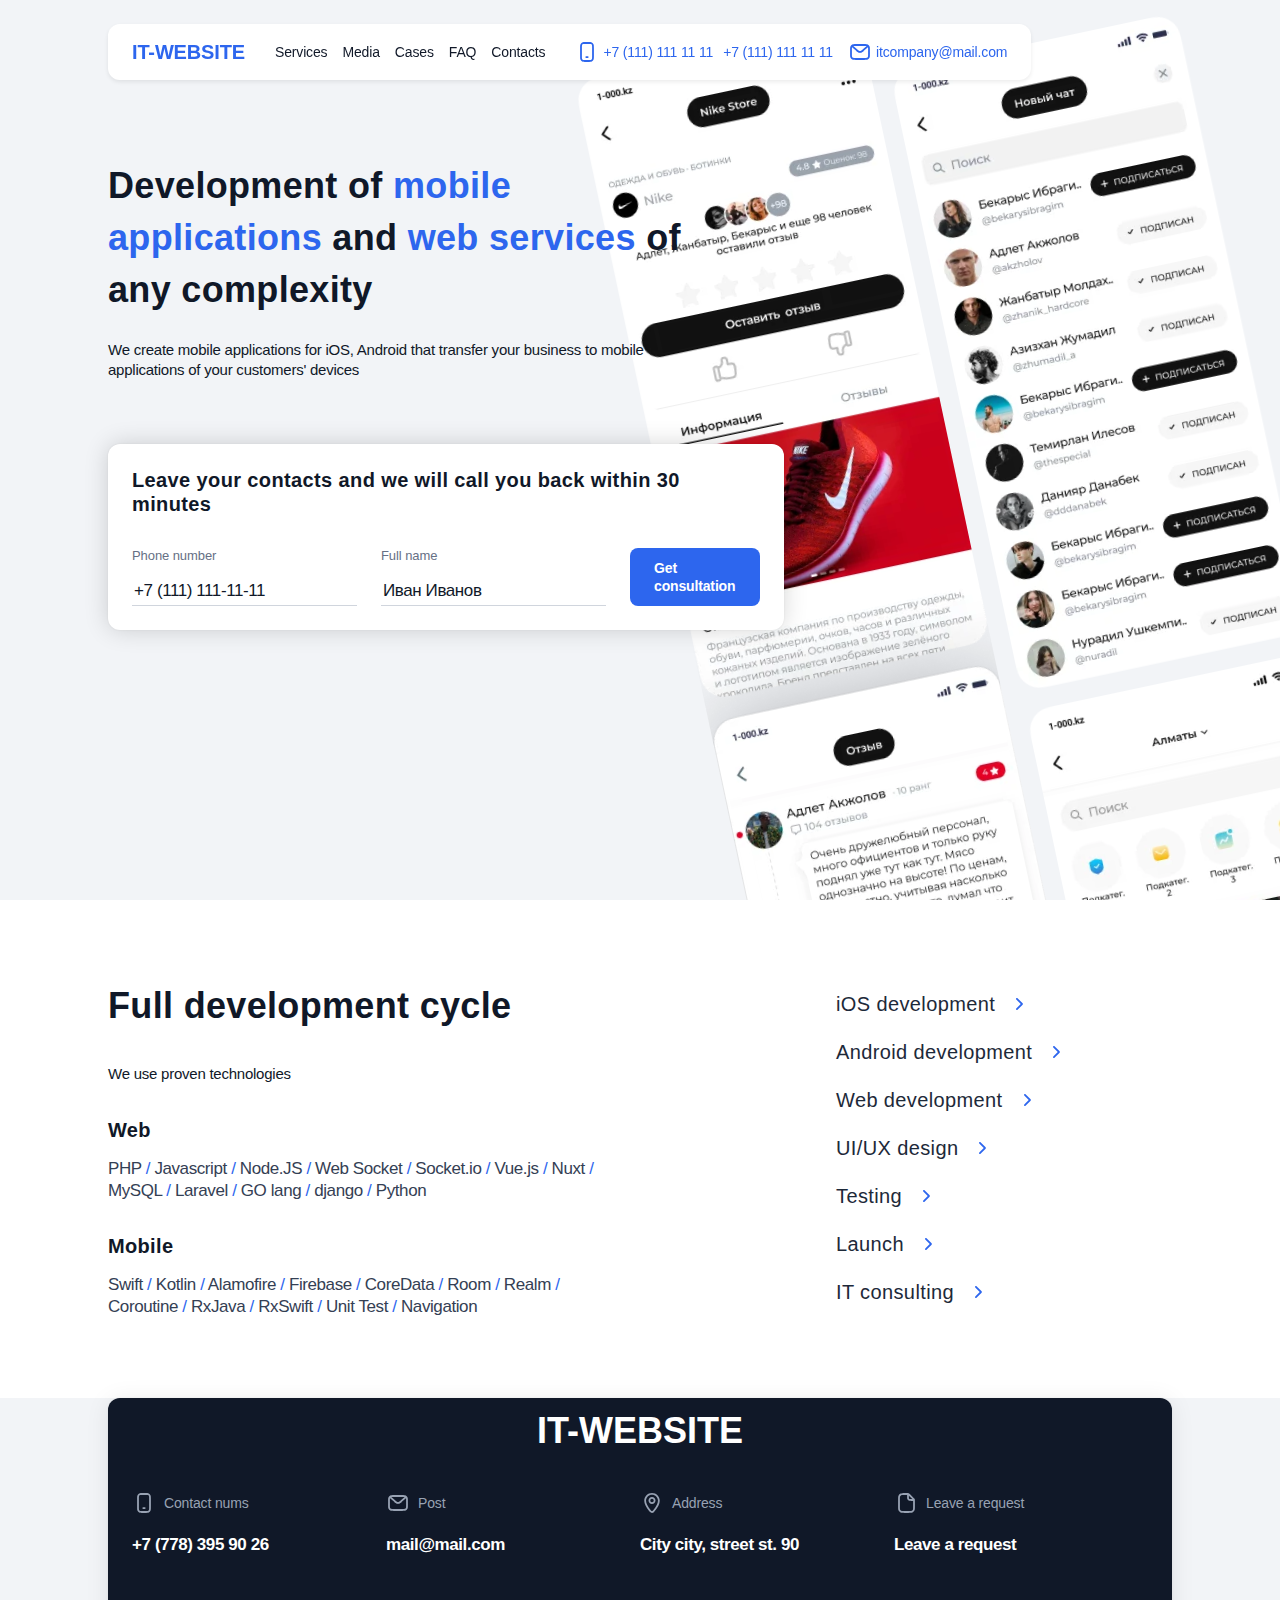
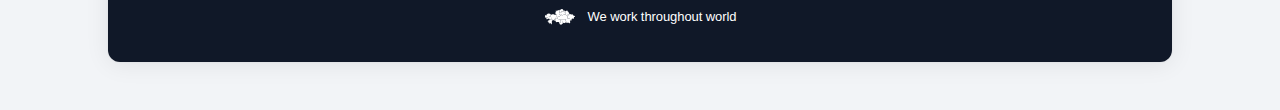
==== commit d3c42431: "переход на scss" ====
--- a/src/index.html
+++ b/src/index.html
@@ -65,7 +65,7 @@
                         <use href="#burger" alt="burger-icon"></use>
                     </svg>
                     <div class="header_menu-content">
-                        <div class="header_menu-wrap">
+                        <div class="header_menu-wrapper">
                             <div class="header_menu-close-wrapper">
                                 <div class="header_menu-close">
                                     <svg>
@@ -75,7 +75,7 @@
                             </div>
                             <div class="header_menu-blocks">
                                 <a class="header_menu-title" href="#">It-website</a>
-                                <div class="header_menu_links">
+                                <div class="header_menu-links">
                                     <a class="header_menu-link" href="#">Services</a>
                                     <a class="header_menu-link" href="#">Media</a>
                                     <a class="header_menu-link" href="#">Cases</a>
@@ -87,7 +87,7 @@
                                         <svg>
                                             <use href="#phone" alt="phone-icon"></use>
                                         </svg>
-                                        <div class="header_menu-contact-cont">
+                                        <div class="header_menu-contact-content">
                                             <a href="tel:+71111111111">+7 (111) 111 11 11</a>
                                         </div>
                                     </div>
@@ -95,7 +95,7 @@
                                         <svg>
                                             <use href="#phone" alt="phone-icon"></use>
                                         </svg>
-                                        <div class="header_menu-contact-cont">
+                                        <div class="header_menu-contact-content">
                                             <a href="tel:+71111111111">+7 (111) 111 11 11</a>
                                         </div>
                                     </div>
@@ -103,7 +103,7 @@
                                         <svg>
                                             <use href="#mail" alt="mail-icon"></use>
                                         </svg>
-                                        <div class="header_menu-contact-cont">
+                                        <div class="header_menu-contact-content">
                                             <a href="mailto:itcompany@mail.com" class="header_contact-content">itcompany@mail.com</a>
                                         </div>
                                     </div>
@@ -155,42 +155,51 @@
                 <div class="main_block-subtitle">
                     Leave your contacts and we will call you back within 30 minutes
                 </div>
-                <form class="mainblock_form">
-                    <div class="mainblock_form-content">
+                <form class="form_welcome">
+                    <div class="form_welcome-content">
                         <label for="phone">Phone number</label>
                         <input id="phone" type="tel" value="+7 (111) 111-11-11" placeholder="+7 (123) 456-78-90"></input>
                     </div>
-                    <div class="mainblock_form-content">
+                    <div class="form_welcome-content">
                         <label for="name">Full name</label>
                         <input id="name" type="text" value="Иван Иванов" placeholder="Name Surname"></input>
                     </div>
                     <button type="submit">Get consultation</button>
                 </form>
             </article>
-            <div class="main_block-picture">
-                <img src="assets/img/screens.png" alt="screens">
+            <div class="main_block-background">
+                <div class="main_block-background-wrapper">
+                    <div class="background_image image-left">
+                        <img src="assets/img/column-left.webp" alt="Left Column">
+                        <img src="assets/img/column-left.webp" alt="Left Column Duplicate">
+                    </div>
+                    <div class="background_image image-right">
+                        <img src="assets/img/column-right.webp" alt="Right Column">
+                        <img src="assets/img/column-right.webp" alt="Right Column Duplicate">
+                    </div>
+                </div>
             </div>
         </section>
 
-        <section class="block__fulldevcycle">
-            <div class="block__fulldevcycle-leftblock">
-                <div class="block__fulldevcycle-content">
-                    <div class="block__fulldevcycle-title">Full development cycle</div>
-                    <div class="block__fulldevcycle-text">We use proven technologies</div>
-                </div>
-                <div class="block__fulldevcycle-content">
-                    <article class="block__fulldevcycle-tech">
-                        <div class="block__fulldevcycle-subtitle">Web</div>
-                        <div class="block__fulldevcycle-enum">
+        <section class="full_dev_block">
+            <div class="full_dev_block-leftblock">
+                <div class="full_dev_block-content">
+                    <div class="full_dev_block-title">Full development cycle</div>
+                    <div class="full_dev_block-text">We use proven technologies</div>
+                </div>
+                <div class="full_dev_block-content">
+                    <article class="full_dev_block-tech">
+                        <div class="full_dev_block-subtitle">Web</div>
+                        <div class="full_dev_block-enum">
                             PHP <span>/</span> Javascript <span>/</span> Node.JS <span>/</span> 
                             Web Socket <span>/</span> Socket.io <span>/</span> Vue.js <span>/</span> 
                             Nuxt <span>/</span> MySQL <span>/</span> Laravel <span>/</span> 
                             GO lang <span>/</span> django <span>/</span> Python
                         </div>
                     </article>
-                    <article class="block__fulldevcycle-tech">
-                        <div class="block__fulldevcycle-subtitle">Mobile</div>
-                        <div class="block__fulldevcycle-enum">
+                    <article class="full_dev_block-tech">
+                        <div class="full_dev_block-subtitle">Mobile</div>
+                        <div class="full_dev_block-enum">
                             Swift <span>/</span> Kotlin <span>/</span> Alamofire <span>/</span> 
                             Firebase <span>/</span> CoreData <span>/</span> Room <span>/</span> 
                             Realm <span>/</span> Coroutine <span>/</span> RxJava <span>/</span> 
@@ -199,45 +208,45 @@
                     </article>
                 </div>
             </div>
-            <div class="block__fulldevcycle-rightblock">
-                <div class="block__fulldevcycle-list">
-                    <article class="block__fulldevcycle-item">
+            <div class="full_dev_block-rightblock">
+                <div class="full_dev_block-list">
+                    <article class="full_dev_block-item">
                         <a href="#">iOS  development</a>
                         <svg width="24" height="24">
                             <use href="#arrow" style="color: #2d66ee;" alt="arrow-icon"></use>
                         </svg>
                     </article>
-                    <article class="block__fulldevcycle-item">
+                    <article class="full_dev_block-item">
                         <a href="#">Android development</a>
                         <svg width="24" height="24">
                             <use href="#arrow" style="color: #2d66ee;" alt="arrow-icon"></use>
                         </svg>
                     </article>
-                    <article class="block__fulldevcycle-item">
+                    <article class="full_dev_block-item">
                         <a href="#">Web development</a>
                         <svg width="24" height="24">
                             <use href="#arrow" style="color: #2d66ee;" alt="arrow-icon"></use>
                         </svg>
                     </article>
-                    <article class="block__fulldevcycle-item">
+                    <article class="full_dev_block-item">
                         <a href="#">UI/UX design</a>
                         <svg width="24" height="24">
                             <use href="#arrow" style="color: #2d66ee;" alt="arrow-icon"></use>
                         </svg>
                     </article>
-                    <article class="block__fulldevcycle-item">
+                    <article class="full_dev_block-item">
                         <a href="#">Testing</a>
                         <svg width="24" height="24">
                             <use href="#arrow" style="color: #2d66ee;" alt="arrow-icon"></use>
                         </svg>
                     </article>
-                    <article class="block__fulldevcycle-item">
+                    <article class="full_dev_block-item">
                         <a href="#">Launch</a>
                         <svg width="24" height="24">
                             <use href="#arrow" style="color: #2d66ee;" alt="arrow-icon"></use>
                         </svg>
                     </article>
-                    <article class="block__fulldevcycle-item">
+                    <article class="full_dev_block-item">
                         <a href="#">IT consulting</a>
                         <svg width="24" height="24">
                             <use href="#arrow" style="color: #2d66ee;" alt="arrow-icon"></use>
@@ -288,11 +297,11 @@
                         <a href="#" class="footer_contact-content">Leave a request</a>
                     </div>
                 </div>
-                <div class="footer_bottom">
+                <div class="footer_end">
                     <svg width="32" height="16">
                         <use href="#vector" style="color: #FFFFFF;" alt="vector-icon"></use>
                     </svg>
-                    <p class="footer_bottom-text">We work throughout world</p>
+                    <p class="footer_end-text">We work throughout world</p>
                 </div>
             </div>
         </footer>
--- a/src/assets/styles/style.css
+++ b/src/assets/styles/style.css
@@ -1,129 +1,415 @@
-@import "./global.css";
-@import "./fonts.css";
-@import "./utils.css";
+@font-face {
+    font-family: "Inter";
+    src: local("Inter Bold"), url("/src/assets/fonts/Inter/Inter-Bold.ttf") format("truetype"), 
+                              url("/src/assets/fonts/Inter/Inter-Bold.woff2") format("woff2");
+    font-style: normal;
+    font-weight: 700;
+  }
+  @font-face {
+    font-family: "Inter";
+    src: local("Inter Bold Italic"), url("/src/assets/fonts/Inter/Inter-BoldItalic.ttf") format("truetype"), 
+                                     url("/src/assets/fonts/Inter/Inter-BoldItalic.woff2") format("woff2");
+    font-style: italic;
+    font-weight: 700;
+  }
+  @font-face {
+    font-family: "Inter";
+    src: local("Inter Medium"), url("/src/assets/fonts/Inter/Inter-Medium.ttf") format("truetype"), 
+                                url("/src/assets/fonts/Inter/Inter-Medium.woff2") format("woff2");
+    font-style: normal;
+    font-weight: 500;
+  }
+  @font-face {
+    font-family: "Inter";
+    src: local("Inter Medium Italic"), url("/src/assets/fonts/Inter/Inter-MediumItalic.ttf") format("truetype"), 
+                                       url("/src/assets/fonts/Inter/Inter-MediumItalic.woff2") format("woff2");
+    font-style: italic;
+    font-weight: 500;
+  }
+  @font-face {
+    font-family: "Inter";
+    src: local("Inter Regular"), url("/src/assets/fonts/Inter/Inter-Regular.ttf") format("truetype"), 
+                                 url("/src/assets/fonts/Inter/Inter-Regular.woff2") format("woff2");
+    font-style: normal;
+    font-weight: 400;
+  }
+  @font-face {
+    font-family: "Inter";
+    src: local("Inter Regular Italic"), url("/src/assets/fonts/Inter/Inter-RegularItalic.ttf") format("truetype"), 
+                                        url("/src/assets/fonts/Inter/Inter-RegularItalic.woff2") format("woff2");
+    font-style: italic;
+    font-weight: 400;
+  }
 
-/* mainblock section */
-.main_block 
-{
+  @font-face {
+    font-family: "SF Pro Display";
+    src: local("SF Pro Display Semibold"), url("/src/assets/fonts/SFProDisplay/SF-Pro-Display-Semibold.ttf") format("truetype"), 
+                                           url("/src/assets/fonts/SFProDisplay/SF-Pro-Display-Semibold.woff2") format("woff2");
+    font-style: normal;
+    font-weight: 600;
+  }
+  @font-face {
+    font-family: "SF Pro Display";
+    src: local("SF Pro Display Semibold Italic"), url("/src/assets/fonts/SFProDisplay/SF-Pro-Display-SemiboldItalic.ttf") format("truetype"), 
+                                                  url("/src/assets/fonts/SFProDisplay/SF-Pro-Display-SemiboldItalic.woff2") format("woff2");
+    font-style: italic;
+    font-weight: 600;
+  }
+  @font-face {
+    font-family: "SF Pro Display";
+    src: local("SF Pro Display Regular"), url("/src/assets/fonts/SFProDisplay/SF-Pro-Display-Regular.ttf") format("truetype"), 
+                                          url("/src/assets/fonts/SFProDisplay/SF-Pro-Display-Regular.woff2") format("woff2");
+    font-style: normal;
+    font-weight: 400;
+  }
+  @font-face {
+    font-family: "SF Pro Display";
+    src: local("SF Pro Display Regular Italic"), url("/src/assets/fonts/SFProDisplay/SF-Pro-Display-RegularItalic.ttf") format("truetype"), 
+                                                 url("/src/assets/fonts/SFProDisplay/SF-Pro-Display-RegularItalic.woff2") format("woff2");
+    font-style: italic;
+    font-weight: 400;
+  }
+
+  @font-face {
+    font-family: "SF Pro Text";
+    src: local("SF Pro Text Semibold"), url("/src/assets/fonts/SFProText/SFProText-Semibold.ttf") format("truetype"), 
+                                        url("/src/assets/fonts/SFProText/SFProText-Semibold.woff2") format("woff2");
+    font-style: normal;
+    font-weight: 600;
+  }
+  @font-face {
+    font-family: "SF Pro Text";
+    src: local("SF Pro Text Semibold Italic"), url("/src/assets/fonts/SFProText/SFProText-SemiboldItalic.ttf") format("truetype"), 
+                                               url("/src/assets/fonts/SFProText/SFProText-SemiboldItalic.woff2") format("woff2");
+    font-style: italic;
+    font-weight: 600;
+  }
+  @font-face {
+    font-family: "SF Pro Text";
+    src: local("SF Pro Text Medium"), url("/src/assets/fonts/SFProText/SFProText-Medium.ttf") format("truetype"), 
+                                      url("/src/assets/fonts/SFProText/SFProText-Medium.woff2") format("woff2");
+    font-style: normal;
+    font-weight: 500;
+  }
+  @font-face {
+    font-family: "SF Pro Text";
+    src: local("SF Pro Text Medium Italic"), url("/src/assets/fonts/SFProText/SFProText-MediumItalic.ttf") format("truetype"), 
+                                             url("/src/assets/fonts/SFProText/SFProText-MediumItalic.woff2") format("woff2");
+    font-style: italic;
+    font-weight: 500;
+  }
+  @font-face {
+    font-family: "SF Pro Text";
+    src: local("SF Pro Text Regular"), url("/src/assets/fonts/SFProText/SFProText-Regular.ttf") format("truetype"), 
+                                       url("/src/assets/fonts/SFProText/SFProText-Regular.woff2") format("woff2");
+    font-style: normal;
+    font-weight: 400;
+  }
+  @font-face {
+    font-family: "SF Pro Text";
+    src: local("SF Pro Text Regular Italic"), url("/src/assets/fonts/SFProText/SFProText-RegularItalic.ttf") format("truetype"), 
+                                              url("/src/assets/fonts/SFProText/SFProText-RegularItalic.woff2") format("woff2");
+    font-style: italic;
+    font-weight: 400;
+  }
+
+  html 
+  {
+    font-family: var(--font-family-1);
+    font-style: normal;
+    font-weight: 400;
+  }
+  
+  body 
+  {
+    background: #f2f4f7;
+    width: 100%;
+    margin: 0;
+  }
+  
+  .container 
+  {
+    display: flex;
+    flex-direction: column;
+    min-height: 100vh;
+    max-width: 1440px;
+    width: 100%;
+    margin: 0 auto;
+    padding: 0 108px;
+    box-sizing: border-box;
+  }
+
+  @media screen and (max-width: 1224px) 
+  {
+    .container 
+    {
+      padding: 0 80px;
+    }
+  }
+
+  @media screen and (max-width: 1023px) 
+  {
+    .container 
+    {
+      padding: 0 32px;
+    }
+  }
+
+  @media screen and (max-width: 767px) 
+  {
+    .container 
+    {
+      padding: 0 16px;
+    }
+  }
+  
+  * {
+    box-sizing: border-box;
+  }
+  *:before 
+  {
+    box-sizing: border-box;
+  }
+  *:after 
+  {
+    box-sizing: border-box;
+  }
+    
+  :root 
+  {
+    --col-1: #101828;
+    --col-2: #344054;
+    --col-3: #2d66ee;
+    --col-4: #1d2939;
+    --col-5: #98a2b3;
+    --col-6: #667085;
+    --col-7: #ffffff;
+    --font-family-1: "SF Pro Text", sans-serif;
+    --font-family-2: "Inter", sans-serif;
+    --font-family-3: "Inter Bold", sans-serif;
+    --font-family-4: "SF Pro Text Medium", sans-serif;
+    --font-family-5: "SF Pro Display Semibold", sans-serif;
+    --font-family-6: "SF Pro Text Regular", sans-serif;
+    --font-family-7: "SF Pro Display Regular", sans-serif;
+    --font-family-8: "SF Pro Text Semibold", sans-serif;
+    --font-family-9: "Inter Regular", sans-serif;
+    --background-col: #ffffff;
+  }
+  
+  .full_dev_block 
+  {
+    background-color: var(--col-7);
+    margin-left: -108px;
+    margin-right: -108px;
+    padding: 80px 108px;
+    max-width: 1440px;
+    width: 100vw;
+    display: flex;
+    gap: 128px;
+  }
+  .full_dev_block-leftblock 
+  {
+    width: 600px;
+    display: grid;
+    gap: 34px;
+  }
+  .full_dev_block-content 
+  {
+    display: grid;
+    gap: 32px;
+  }
+  .full_dev_block-title 
+  {
+    font-family: var(--font-family-3);
+    font-weight: 700;
+    font-size: 36px;
+    line-height: 144%;
+    letter-spacing: 0.33px;
+    color: var(--col-1);
+  }
+  .full_dev_block-text 
+  {
+    font-family: var(--font-family-4);
+    font-weight: 500;
+    font-size: 15px;
+    line-height: 20px;
+    letter-spacing: -0.24px;
+    color: var(--col-1);
+  }
+  .full_dev_block-tech 
+  {
+    width: 496px;
+    display: grid;
+    gap: 16px;
+  }
+  .full_dev_block-subtitle 
+  {
+    font-family: var(--font-family-5);
+    font-weight: 600;
+    font-size: 20px;
+    line-height: 24px;
+    letter-spacing: 0.34px;
+    color: var(--col-1);
+  }
+  .full_dev_block-enum 
+  {
+    font-family: var(--font-family-6);
+    font-weight: 400;
+    font-size: 17px;
+    line-height: 22px;
+    letter-spacing: -0.41px;
+    color: var(--col-2);
+  }
+  .full_dev_block-enum span 
+  {
+    color: var(--col-3);
+  }
+  .full_dev_block-list 
+  {
+    display: grid;
+  }
+  .full_dev_block-item 
+  {
+    padding: 12px 0;
+    display: flex;
+    gap: 12px;
+    align-items: center;
+    width: fit-content;
+  }
+  .full_dev_block-item a 
+  {
+    font-family: var(--font-family-7);
+    font-weight: 400;
+    font-size: 20px;
+    line-height: 24px;
+    letter-spacing: 0.38px;
+    color: var(--col-4);
+    text-decoration: none;
+    cursor: pointer;
+  }
+  .full_dev_block-item a:hover 
+  {
+    font-family: var(--font-family-5);
+    font-weight: 600;
+    color: var(--col-1);
+    border-bottom: solid 1px var(--col-3);
+  }
+  @media screen and (max-width: 1224px) 
+  {
+    .full_dev_block {
+      margin-left: -80px;
+      margin-right: -80px;
+      padding: 80px;
+    }
+  }
+  @media screen and (max-width: 1023px) 
+  {
+    .full_dev_block 
+    {
+      margin-left: -32px;
+      margin-right: -32px;
+      padding: 32px;
+      gap: 82px;
+    }
+    .full_dev_block-leftblock 
+    {
+      margin-left: 40px;
+      width: 320px;
+      gap: 32px;
+    }
+    .full_dev_block-content, .full_dev_block-tech 
+    {
+      width: 320px;
+    }
+    .full_dev_block-title 
+    {
+      font-size: 28px;
+    }
+    .full_dev_block-enum 
+    {
+      font-size: 14px;
+    }
+  }
+  @media screen and (max-width: 767px) 
+  {
+    .full_dev_block 
+    {
+      margin-left: -16px;
+      margin-right: -16px;
+      padding: 32px 16px;
+      flex-direction: column;
+      gap: 32px;
+    }
+    .full_dev_block-leftblock 
+    {
+      margin-left: initial;
+    }
+    .full_dev_block-enum 
+    {
+      font-size: 14px;
+      width: 278px;
+    }
+  }
+  
+  .main_block 
+  {
     margin-top: -56px;
     height: 900px;
-}
-
-.main_block-content 
-{
+  }
+  .main_block-content 
+  {
     margin-top: 160px;
     width: 600px;
     height: 220px;
     display: grid;
     gap: 24px;
-}
-
-.main_block-title 
-{
-    font-family: "Inter Bold", sans-serif;
+  }
+  .main_block-title 
+  {
+    font-family: var(--font-family-3);
     font-weight: 700;
     font-size: 36px;
     line-height: 144%;
     letter-spacing: 0.33px;
-    color: #101828;
-}
-
-.main_block-title span 
-{
-    color: #306ff5;
-}
-
-.main_block-text 
-{
-    font-family: "SF Pro Text Medium", sans-serif;
+    color: var(--col-1);
+  }
+  .main_block-title span 
+  {
+    color: var(--col-3);
+  }
+  .main_block-text 
+  {
+    font-family: var(--font-family-4);
     font-weight: 500;
     font-size: 15px;
     line-height: 20px;
     letter-spacing: -0.24px;
-    color: #101828;
-}
-
-.main_block-form 
-{
+    color: var(--col-1);
+  }
+  .main_block-form 
+  {
     margin-top: 64px;
     width: fit-content;
     border-radius: 12px;
     padding: 24px;
     box-shadow: 0 0 24px 0 rgba(0, 0, 0, 0.16), 0 0 2px 0 rgba(0, 0, 0, 0.08);
-    background: #fff;
+    background: var(--background-col);
     display: flex;
     flex-direction: column;
     gap: 32px;
-}
-
-.main_block-subtitle 
-{
+  }
+  .main_block-subtitle 
+  {
     width: 600px;
-    font-family: "Inter Bold", sans-serif;
+    font-family: var(--font-family-3);
     font-weight: 700;
     font-size: 20px;
     line-height: 24px;
     letter-spacing: 0.38px;
-    color: #101828;
-}
-
-.mainblock_form 
-{
-    width: 628px;
-    height: 58px;
-    display: flex;
-    gap: 24px;
-}
-
-.mainblock_form-content 
-{
-    display: grid;
-    gap: 8px;
-    flex: 1;
-}
-
-.mainblock_form-content label 
-{
-    font-family: "SF Pro Text Medium", sans-serif;
-    font-weight: 500;
-    font-size: 13px;
-    line-height: 16px;
-    letter-spacing: -0.08px;
-    color: #667085;
-}
-
-.mainblock_form-content input 
-{
-    border: none;
-    border-bottom: solid 0.7px #d0d5dd;
-    font-family: "SF Pro Text Regular", sans-serif;
-    font-weight: 400;
-    font-size: 17px;
-    line-height: 22px;
-    letter-spacing: -0.41px;
-    color: #101828;
-}
-
-.mainblock_form button 
-{
-    border-radius: 8px;
-    border: 0px;
-    padding: 11px 24px;
-    width: 132px;
-    height: 58px;
-    cursor: pointer;
-    background: #2d66ee;
-    text-align: left;
-    font-family: "SF Pro Text Semibold", sans-serif;
-    font-weight: 600;
-    font-size: 14px;
-    line-height: 18px;
-    letter-spacing: -0.15px;
-    color: #fff;
-}
-
-.main_block-picture 
-{
+    color: var(--col-1);
+  }
+  .main_block-background 
+  {
     position: absolute;
     top: 0;
     left: 50%;
@@ -133,839 +419,646 @@
     width: 100%;
     height: 900px;
     overflow: hidden;
-}
-
-.main_block-picture img 
-{
-    object-fit: cover;
-    transform: translate(62%, -31%);
-}
-
-@media screen and (max-width: 1224px) 
-{
-    .main_block-picture 
-    {
-        width: 100vw;
-    }
-}
-
-@media screen and (max-width: 1023px) 
-{
+  }
+  .main_block-background-wrapper 
+  {
+    display: flex;
+    gap: 2%;
+    justify-content: end;
+    transform: translateX(24%);
+  }
+  @media screen and (max-width: 1224px) 
+  {
+    .main_block-background 
+    {
+      width: 100vw;
+    }
+  }
+  @media screen and (max-width: 1023px) 
+  {
     .main_block 
     {
-        margin-top: -90px;
-        height: 762px;
-    }
-
+      margin-top: -90px;
+      height: 762px;
+    }
     .main_block-content 
     {
-        margin-top: 138px;
-        width: 382px;
-        height: 204px;
-    }
-
+      margin-top: 138px;
+      width: 382px;
+      height: 204px;
+    }
     .main_block-title 
     {
-        font-size: 28px;
-    }
-
+      font-size: 28px;
+    }
     .main_block-form 
     {
-        margin-top: 32px;
-        padding: 32px;
-        width: 382px;
-        height: 356px;
-
-        box-sizing: border-box;
-    }
-
+      margin-top: 32px;
+      padding: 32px;
+      width: 382px;
+      height: 356px;
+      box-sizing: border-box;
+    }
     .main_block-subtitle 
     {
-        width: 295px;
-        font-size: 16px;
-    }
-
-    .mainblock_form 
-    {
-        width: 295px;
-        display: flex;
-        flex-direction: column;
-        gap: 32px;
-    }
-
-    .mainblock_form button 
-    {
-        width: fit-content;
-        height: 40px;
-        text-align: left;
-    }
-
-    .main_block-picture 
-    {
-        height: 762px;
-    }
-
-    .main_block-picture img 
-    {
-        scale: 0.6;
-        transform: translate(50%, -46%);
-    }
-}
-
-@media screen and (max-width: 767px) 
-{
+      width: 295px;
+      font-size: 16px;
+    }
+    .main_block-background 
+    {
+      height: 762px;
+    }
+    .main_block-background-wrapper 
+    {
+      transform: translateX(16%);
+    }
+  }
+  @media screen and (max-width: 767px) 
+  {
     .main_block 
     {
-        height: 1268px;
-    }
-
+      height: 1268px;
+    }
     .main_block-form 
     {
-        margin-top: 536px;
-
-        width: 392px;
-    }
-
-    .mainblock_form 
-    {
-        width: 224px;
-    }
-
-    .main_block-picture 
-    {
-        height: 1268px;
-    }
-
-    .main_block-picture img 
-    {
-        scale: 0.5;
-        transform: translate(-10%, -16%);
-    }
-}
-
-
-/* fulldev section */
-.block__fulldevcycle 
-{
-    background-color: #ffffff;
-    margin-left: -108px;
-    margin-right: -108px;
-    padding: 80px 108px;
-    width: 100%;
-    display: flex;
-    gap: 128px;
-}
-
-.block__fulldevcycle-leftblock 
-{
-    width: 600px;
+      margin-top: 536px;
+      width: 392px;
+    }
+    .main_block-background 
+    {
+      height: 1268px;
+    }
+    .main_block-background-wrapper 
+    {
+      transform: translate(32%, 20%);
+    }
+  }
+  
+  .form_welcome 
+  {
+    width: 628px;
+    height: 58px;
+    display: flex;
+    gap: 24px;
+  }
+  .form_welcome-content 
+  {
     display: grid;
-    gap: 34px;
-}
-
-.block__fulldevcycle-content 
-{
-    display: grid;
-    gap: 32px;
-}
-
-.block__fulldevcycle-title 
-{
-    font-family: "Inter Bold", sans-serif;
-    font-weight: 700;
-    font-size: 36px;
-    line-height: 144%;
-    letter-spacing: 0.33px;
-    color: #101828;
-}
-
-.block__fulldevcycle-text 
-{
-    font-family: "SF Pro Text Medium", sans-serif;
+    gap: 8px;
+    flex: 1;
+  }
+  .form_welcome-content label 
+  {
+    font-family: var(--font-family-4);
     font-weight: 500;
-    font-size: 15px;
-    line-height: 20px;
-    letter-spacing: -0.24px;
-    color: #101828;
-}
-
-.block__fulldevcycle-tech 
-{
-    width: 496px;
-    display: grid;
-    gap: 16px;
-}
-
-.block__fulldevcycle-subtitle 
-{
-    font-family: "SF Pro Display Semibold", sans-serif;
-    font-weight: 600;
-    font-size: 20px;
-    line-height: 24px;
-    letter-spacing: 0.34px;
-    color: #101828;
-}
-
-.block__fulldevcycle-enum 
-{
-    font-family: "SF Pro Text Regular", sans-serif;
+    font-size: 13px;
+    line-height: 16px;
+    letter-spacing: -0.08px;
+    color: var(--col-6);
+  }
+  .form_welcome-content input 
+  {
+    border: none;
+    border-bottom: solid 0.7px #d0d5dd;
+    font-family: var(--font-family-6);
     font-weight: 400;
     font-size: 17px;
     line-height: 22px;
     letter-spacing: -0.41px;
-    color: #344054;
-}
-
-.block__fulldevcycle-enum span 
-{
-    color: #2d66ee;
-}
-
-.block__fulldevcycle-list 
-{
-    display: grid;
-}
-
-.block__fulldevcycle-item 
-{
-    padding: 12px 0;
-    display: flex;
-    gap: 12px;
-    align-items: center;
-    width: fit-content;
-}
-
-.block__fulldevcycle-item a 
-{
-    font-family: "SF Pro Display Regular", sans-serif;
-    font-weight: 400;
-    font-size: 20px;
-    line-height: 24px;
-    letter-spacing: 0.38px;
-    color: #1d2939;
-    text-decoration: none;
+    color: var(--col-1);
+  }
+  .form_welcome button 
+  {
+    border-radius: 8px;
+    border: 0px;
+    padding: 11px 24px;
+    width: 132px;
+    height: 58px;
     cursor: pointer;
-}
-
-.block__fulldevcycle-item a:hover 
-{
-    font-family: "SF Pro Display Semibold", sans-serif;
+    background: var(--col-3);
+    text-align: left;
+    font-family: var(--font-family-8);
     font-weight: 600;
-    color: #101828;
-    border-bottom: solid 1px #2d66ee;
-}
-
-@media screen and (max-width: 1224px) 
-{
-    .block__fulldevcycle 
-    {
-        margin-left: -80px;
-        margin-right: -80px;
-        padding: 80px;
-    }
-}
-
-@media screen and (max-width: 1023px) 
-{
-    .block__fulldevcycle 
-    {
-        margin-left: -32px;
-        margin-right: -32px;
-        padding: 32px;
-        gap: 82px;
-    }
-
-    .block__fulldevcycle-leftblock 
-    {
-        margin-left: 40px;
-        width: 320px;
-        gap: 32px;
-    }
-
-    .block__fulldevcycle-content,
-    .block__fulldevcycle-tech 
-    {
-        width: 320px;
-    }
-
-    .block__fulldevcycle-title 
-    {
-        font-size: 28px;
-    }
-
-    .block__fulldevcycle-enum 
-    {
-        font-size: 14px;
-    }
-}
-
-@media screen and (max-width: 767px) 
-{
-    .block__fulldevcycle 
-    {
-        margin-left: -16px;
-        margin-right: -16px;
-        padding: 32px 16px;
-        flex-direction: column;
-        gap: 32px;
-    }
-
-    .block__fulldevcycle-leftblock 
-    {
-        margin-left: initial;
-    }
-
-    .block__fulldevcycle-enum 
-    {
-        font-size: 14px;
-        width: 278px;
-    }
-}
-
-/* footer section */
-.footer 
-{
+    font-size: 14px;
+    line-height: 18px;
+    letter-spacing: -0.15px;
+    color: var(--col-7);
+  }
+  @media screen and (max-width: 1023px) 
+  {
+    .form_welcome 
+    {
+      width: 295px;
+      display: flex;
+      flex-direction: column;
+      gap: 32px;
+    }
+    .form_welcome button 
+    {
+      width: fit-content;
+      height: 40px;
+      text-align: left;
+    }
+  }
+  @media screen and (max-width: 767px) 
+  {
+    .form_welcome 
+    {
+      width: 224px;
+    }
+  }
+  
+  .background_image 
+  {
+    display: flex;
+    flex-direction: column;
+    rotate: -12deg;
+    object-fit: cover;
+  }
+  @media screen and (max-width: 1023px) 
+  {
+    .background_image 
+    {
+      width: 146px;
+    }
+  }
+  
+  .image-left 
+  {
+    animation: moveBackgroundLeft 30s linear infinite;
+  }
+  @media screen and (max-width: 767px) 
+  {
+    .image-left 
+    {
+      animation: none;
+    }
+  }
+  
+  .image-right 
+  {
+    animation: moveBackgroundRight 30s linear infinite;
+  }
+  @media screen and (max-width: 767px) 
+  {
+    .image-right 
+    {
+      margin-top: -30px;
+      animation: none;
+    }
+  }
+  
+  @keyframes moveBackgroundLeft 
+  {
+    0% 
+    {
+      transform: translateY(0);
+    }
+    100% 
+    {
+      transform: translateY(-50%);
+    }
+  }
+  @keyframes moveBackgroundRight 
+  {
+    0% 
+    {
+      transform: translateY(-50%);
+    }
+    100% 
+    {
+      transform: translateY(0);
+    }
+  }
+  .footer 
+  {
     border-radius: 12px;
     padding: 24px;
     margin-top: auto;
     margin-bottom: 48px;
     box-shadow: 0 2px 24px 0 rgba(0, 0, 0, 0.08), 0 0 2px 0 rgba(0, 0, 0, 0.08);
-    background: #101828;
-}
-
-.footer_content {
+    background: var(--col-1);
+  }
+  .footer_content 
+  {
     display: grid;
     grid-gap: 40px;
     align-items: center;
-}
-
-.footer_title 
-{
-    font-family: "Inter Bold", sans-serif;
+  }
+  .footer_title 
+  {
+    font-family: var(--font-family-3);
     font-weight: 700;
     font-size: 36px;
     line-height: 50%;
     letter-spacing: 0em;
-    color: #fff;
+    color: var(--col-7);
     text-decoration: none;
     text-transform: uppercase;
     text-align: center;
-}
-
-.footer_contacts 
-{
+  }
+  .footer_contacts 
+  {
     display: flex;
     flex-wrap: wrap;
     row-gap: 32px;
-}
-
-.footer_contact 
-{
+  }
+  .footer_contact 
+  {
     display: grid;
     gap: 8px;
     flex: 1;
     min-width: 160px;
-}
-
-.footer_contact-title 
-{
+  }
+  .footer_contact-title 
+  {
     display: flex;
     gap: 8px;
     align-items: center;
-}
-
-.footer_contact-title p 
-{
-    font-family: "SF Pro Text Medium", sans-serif;
+  }
+  .footer_contact-title p 
+  {
+    font-family: var(--font-family-4);
     font-weight: 500;
     font-size: 14px;
     line-height: 18px;
     letter-spacing: -0.15px;
-    color: #98a2b3;
-}
-
-.footer_contact-content 
-{
-    font-family: "SF Pro Text Semibold", sans-serif;
+    color: var(--col-5);
+  }
+  .footer_contact-content 
+  {
+    font-family: var(--font-family-8);
     font-weight: 600;
     font-size: 17px;
     line-height: 22px;
     letter-spacing: -0.41px;
-    color: #FFFFFF;
+    color: var(--col-7);
     text-decoration: none;
-}
-
-.footer_bottom 
-{
+  }
+  .footer_end 
+  {
     display: flex;
     gap: 12px;
     align-items: center;
     justify-content: center;
-}
-
-.footer_bottom-text 
-{
-    font-family: "SF Pro Text Regular", sans-serif;
+  }
+  .footer_end-text 
+  {
+    font-family: var(--font-family-6);
     font-weight: 400;
     font-size: 13px;
     line-height: 16px;
     letter-spacing: -0.08px;
-    color: #FFFFFF;
-}
-
-@media screen and (max-width: 1023px) 
-{
+    color: var(--col-7);
+  }
+  @media screen and (max-width: 1023px) 
+  {
     .footer 
     {
-        padding: 46px 32px;
-        width: 100%;
-        margin-bottom: 0;
-        margin-left: -32px;
-    }
-
+      padding: 46px 32px;
+      width: 100vw;
+      margin-bottom: 0;
+      margin-left: -32px;
+    }
     .footer_content 
     {
-        grid-gap: 32px;
-    }
-
+      grid-gap: 32px;
+    }
     .footer_contact-content 
     {
-        font-size: 14px;
-    }
-}
-
-@media screen and (max-width: 767px) 
-{
+      font-size: 14px;
+    }
+  }
+  @media screen and (max-width: 767px) 
+  {
     .footer 
     {
-        padding: 38px 16px;
-        margin-left: -16px;
-    }
-
+      padding: 38px 16px;
+      margin-left: -16px;
+    }
     .footer_content 
     {
-        grid-gap: 52px;
-    }
-
+      grid-gap: 52px;
+    }
     .footer_title 
     {
-        font-size: 32px;
-    }
-}
-
-/* header section */
-.header 
-{
+      font-size: 32px;
+    }
+  }
+  
+  .header 
+  {
     border-radius: 12px;
     padding: 16px 24px;
     width: fit-content;
     position: sticky;
     top: 24px;
     box-shadow: 0 2px 4px 0 rgba(0, 0, 0, 0.08);
-    background: #fff;
+    background: var(--background-col);
     z-index: 1000;
-}
-
-.header_content 
-{
+  }
+  .header_content 
+  {
     display: flex;
     gap: 80px;
     align-items: center;
-}
-
-.header_menu:active 
-{
-    .header_menu-content 
-    {
-        display: block;
-    }
-}
-
-.header_menu 
-{
+  }
+  .header_menu 
+  {
     width: 59px;
     height: 40px;
     display: none;
-}
-
-.header_menu svg 
-{
+  }
+  .header_menu svg 
+  {
     width: 100%;
     height: 100%;
-}
-
-.header_title,
-.header_menu-title 
-{
-    font-family: "Inter Bold", sans-serif;
+  }
+  .header_menu-content 
+  {
+    position: fixed;
+    top: 0;
+    left: 0;
+    right: 0;
+    bottom: 0;
+    background-color: var(--background-col);
+    z-index: 9999;
+    overflow: auto;
+    display: none;
+  }
+  .header_menu-wrapper 
+  {
+    display: grid;
+    gap: 65px;
+    padding: 100px 40px;
+  }
+  .header_menu-close-wrapper 
+  {
+    display: flex;
+    justify-content: end;
+  }
+  .header_menu-close 
+  {
+    width: 24px;
+    height: 24px;
+    cursor: pointer;
+  }
+  .header_menu-close svg 
+  {
+    width: 100%;
+    height: 100%;
+  }
+  .header_menu-close:active .header_menu-content 
+  {
+    display: none;
+  }
+  .header_menu-title 
+  {
+    font-size: 48px;
+    text-align: center;
+    line-height: 48px;
+  }
+  .header_menu-blocks 
+  {
+    display: grid;
+    gap: 65px;
+    padding: 0;
+    justify-content: center;
+  }
+  .header_menu-links 
+  {
+    display: grid;
+    gap: 32px;
+    text-align: center;
+  }
+  .header_menu-link 
+  {
+    font-family: var(--font-family-9);
+    font-weight: 400;
+    font-size: 36px;
+    line-height: 144%;
+    letter-spacing: 0.33px;
+    text-decoration: none;
+    color: var(--col-1);
+  }
+  .header_menu-contacts 
+  {
+    display: flex;
+    gap: 32px;
+    flex-wrap: wrap;
+    row-gap: 22px;
+    justify-content: center;
+  }
+  .header_menu-contacts-content a 
+  {
+    font-family: var(--font-family-4);
+    font-weight: 500;
+    font-size: 18px;
+    letter-spacing: -0.15px;
+    color: var(--col-3);
+    text-decoration: none;
+    white-space: nowrap;
+  }
+  .header_menu-contact 
+  {
+    display: flex;
+    gap: 8px;
+    align-items: center;
+  }
+  .header_menu-contact svg 
+  {
+    width: 24px;
+    height: 24px;
+    color: var(--col-3);
+  }
+  .header_menu-title 
+  {
+    font-family: var(--font-family-3);
+    font-weight: 700;
+    font-size: 48px;
+    text-transform: uppercase;
+    line-height: 48px;
+    letter-spacing: -0.15px;
+    text-decoration: none;
+    color: var(--col-3);
+    text-align: center;
+  }
+  .header_menu-contact-content a 
+  {
+    font-family: var(--font-family-4);
+    font-weight: 500;
+    font-size: 18px;
+    letter-spacing: -0.15px;
+    color: var(--col-3);
+    text-decoration: none;
+    white-space: nowrap;
+  }
+  .header_title 
+  {
+    font-family: var(--font-family-3);
     font-weight: 700;
     font-size: 20px;
     text-transform: uppercase;
     line-height: 18px;
     letter-spacing: -0.15px;
     text-decoration: none;
-    color: #2d66ee;
-}
-
-.header_links 
-{
+    color: var(--col-3);
+  }
+  .header_links 
+  {
     display: flex;
     gap: 24px;
-}
-
-.header_link,
-.header_contact-content a 
-{
-    font-family: "SF Pro Text Medium", sans-serif;
+  }
+  .header_link, .header_contact-content a 
+  {
+    font-family: var(--font-family-4);
     font-weight: 500;
     font-size: 14px;
     line-height: 18px;
     letter-spacing: -0.15px;
     text-decoration: none;
-    color: #101828;
-}
-
-.header_contacts 
-{
+    color: var(--col-1);
+  }
+  .header_contacts 
+  {
     display: flex;
     gap: 32px;
-}
-
-.header_contact-phone,
-.header_contact-mail,
-.header_menu-contact 
-{
+  }
+  .header_contact-phone, .header_contact-mail 
+  {
     display: flex;
     gap: 8px;
     align-items: center;
-}
-
-.header_contact-phone svg,
-.header_contact-mail svg 
-{
+  }
+  .header_contact-phone svg, .header_contact-mail svg 
+  {
     width: 24px;
     height: 24px;
-    color: #2d66ee;
-}
-
-.header_contact-content 
-{
+    color: var(--col-3);
+  }
+  .header_contact-content 
+  {
     display: flex;
     gap: 16px;
-}
-
-.header_contact-content a 
-{
-    color: #2D66EE;
-}
-
-.header_menu-content 
-{
-    position: fixed;
-    top: 0;
-    left: 0;
-    right: 0;
-    bottom: 0;
-    background-color: #FFFFFF;
-    z-index: 9999;
-    overflow: auto;
-    display: none;
-}
-
-.header_menu-wrap 
-{
-    display: grid;
-    gap: 65px;
-    padding: 100px 40px;
-}
-
-.header_menu-close-wrapper 
-{
-    display: flex;
-    justify-content: end;
-}
-
-.header_menu-close:active 
-{
-    .header_menu-content 
-    {
-        display: none;
-    }
-}
-
-.header_menu-close 
-{
-    width: 24px;
-    height: 24px;
-    cursor: pointer;
-}
-
-.header_menu-close svg 
-{
-    width: 100%;
-    height: 100%;
-}
-
-.header_menu-title 
-{
-    font-size: 48px;
-    text-align: center;
-    line-height: 48px;
-}
-
-.header_menu-blocks 
-{
-    display: grid;
-    gap: 65px;
-    padding: 0;
-    justify-content: center;
-}
-
-.header_menu-links 
-{
-    display: grid;
-    gap: 32px;
-    text-align: center;
-}
-
-.header_menu-link 
-{
-    font-family: "Inter Regular", sans-serif;
-    font-weight: 400;
-    font-size: 36px;
-    line-height: 144%;
-    letter-spacing: 0.33px;
-    text-decoration: none;
-    color: #101828;
-}
-
-.header_menu-contacts 
-{
-    display: flex;
-    gap: 32px;
-    flex-wrap: wrap;
-    row-gap: 22px;
-    justify-content: center;
-}
-
-.header_menu-contact 
-{
-    gap: 4px;
-}
-
-.header_menu-contact img 
-{
-    width: 28px;
-    height: 28px;
-    color: #2d66ee;
-}
-
-.header_menu-contact-cont a 
-{
-    font-family: "SF Pro Text Medium", sans-serif;
-    font-weight: 500;
-    font-size: 18px;
-    letter-spacing: -0.15px;
-    color: #2d66ee;
-    text-decoration: none;
-    white-space: nowrap;
-}
-
-@media screen and (max-width: 1328px) 
-{
+  }
+  .header_contact-content a 
+  {
+    color: var(--col-3);
+  }
+  @media screen and (max-width: 1328px) 
+  {
     .header_content 
     {
-        gap: 30px;
-    }
-
+      gap: 30px;
+    }
     .header_links 
     {
-        gap: 15px;
-    }
-
+      gap: 15px;
+    }
     .header_contacts 
     {
-        gap: 15px;
-    }
-
-    .header_contact-phone,
-    .header_contact-mail 
-    {
-        gap: 4px;
-    }
-
+      gap: 15px;
+    }
+    .header_contact-phone, .header_contact-mail 
+    {
+      gap: 4px;
+    }
     .header_contact-content 
     {
-        gap: 10px;
-    }
-}
-
-@media screen and (max-width: 1105px) 
-{
+      gap: 10px;
+    }
+  }
+  @media screen and (max-width: 1105px) {
     .header 
     {
-        padding: 16px 17px;
-    }
-
+      padding: 16px 17px;
+    }
     .header_content 
     {
-        gap: 10px;
-    }
-
+      gap: 10px;
+    }
     .header_links 
     {
-        gap: 6px;
-    }
-
+      gap: 6px;
+    }
     .header_contacts 
     {
-        gap: 6px;
-    }
-}
-
-@media screen and (max-width: 1023px) 
-{
+      gap: 6px;
+    }
+  }
+  @media screen and (max-width: 1023px) 
+  {
     .header 
     {
-        padding: 25px 32px;
-        width: 100%;
-        top: 16px;
-        margin-left: -32px;
-    }
-
+      padding: 25px 32px;
+      width: 100vw;
+      top: 16px;
+      margin-left: -32px;
+    }
     .header_content 
     {
-        gap: initial;
-        justify-content: space-between;
-    }
-
+      gap: initial;
+      justify-content: space-between;
+    }
+    .header_title 
+    {
+      position: absolute;
+      top: 50%;
+      left: 50%;
+      transform: translate(-50%, -50%);
+    }
+    .header_links, .header_contact-phone 
+    {
+      display: none;
+    }
+  }
+  @media screen and (max-width: 767px) 
+  {
+    .header 
+    {
+      padding: 35px 16px;
+      top: 20px;
+      margin-left: -16px;
+    }
     .header_menu 
     {
-        display: block;
-    }
-
-    .header_title 
-    {
-        position: absolute;
-        top: 50%;
-        left: 50%;
-        transform: translate(-50%, -50%);
-    }
-
-    .header_links,
-    .header_contact-phone 
-    {
-        display: none;
-    }
-}
-
-@media screen and (max-width: 767px) 
-{
-    .header 
-    {
-        padding: 35px 16px;
-        top: 20px;
-        margin-left: -16px;
-    }
-
-    .header_menu 
-    {
-        width: 40px;
-        height: 28px;
-    }
-
-    .header_menu-wrap 
-    {
-        padding: 70px 40px;
-    }
-
+      width: 40px;
+      height: 28px;
+    }
+    .header_menu-wrapper 
+    {
+      padding: 70px 40px;
+    }
+    .header_menu-title 
+    {
+      font-size: 20px;
+      line-height: 18px;
+      letter-spacing: -0.15px;
+    }
+    .header_menu-link 
+    {
+      font-size: 24px;
+    }
+    .header_menu-blocks 
+    {
+      gap: 52px;
+    }
+    .header_menu-links 
+    {
+      gap: 21px;
+    }
+    .header_menu-contacts 
+    {
+      flex-direction: column;
+      row-gap: 16px;
+      align-items: center;
+    }
+    .header_menu-contact 
+    {
+      gap: 8px;
+    }
     .header_contacts 
     {
-        display: none;
-    }
-
-    .header_menu-title 
-    {
-        font-size: 20px;
-        line-height: 18px;
-        letter-spacing: -0.15px;
-    }
-
-    .header_menu-link 
-    {
-        font-size: 24px;
-    }
-
-    .header_menu-blocks 
-    {
-        gap: 52px;
-    }
-
-    .header_menu-links 
-    {
-        gap: 21px;
-    }
-
-    .header_menu-contacts 
-    {
-        flex-direction: column;
-        row-gap: 16px;
-        align-items: center;
-    }
-
-    .header_menu-contact 
-    {
-        gap: 8px;
-    }
-}
-
-/* rest section */
-html 
-{
-    font-family: 'SF Pro Text', sans-serif;
-    font-style: normal;
-    font-weight: 400;
-}
-
-body 
-{
-    background: #f2f4f7;
-    width: 100%;
-    margin: 0;
-}
-
-.container 
-{
-    display: flex;
-    flex-direction: column;
-    min-height: 100vh;
-    max-width: 1440px;
-    width: 100%;
-    margin: 0 auto;
-    padding: 0 108px;
-    box-sizing: border-box;
-}
-
-@media screen and (max-width: 1224px) 
-{
-    .container 
-    {
-        padding: 0 80px;
-    }
-}
-
-@media screen and (max-width: 1023px) 
-{
-    .container 
-    {
-        padding: 0 32px;
-    }
-}
-
-@media screen and (max-width: 767px) 
-{
-    .container 
-    {
-        padding: 0 16px;
-    }
-}+      display: none;
+    }
+  }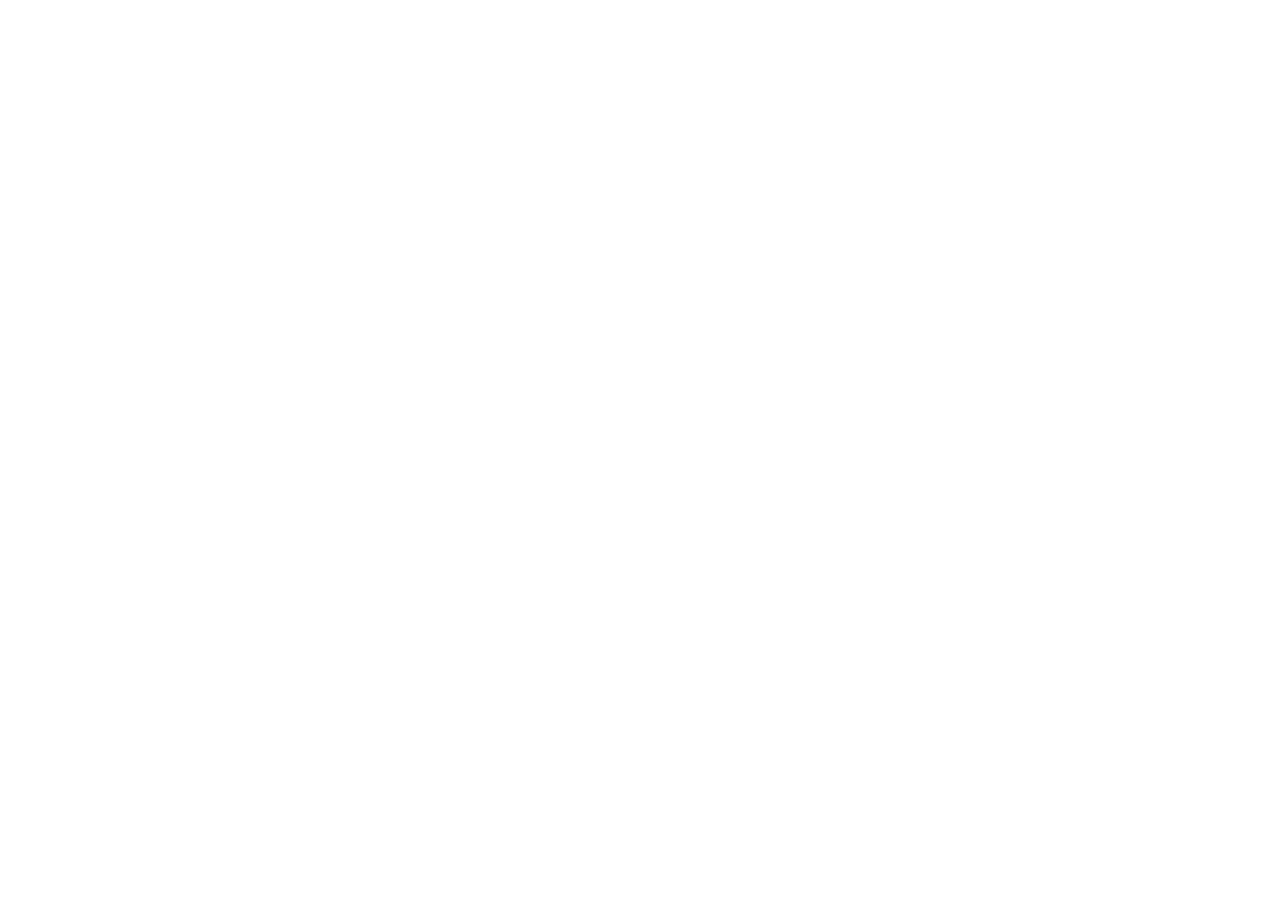
==== commit f5d0df6e: "js8" ====
--- a/src/index.html
+++ b/src/index.html
@@ -1,310 +1,17 @@
 <!DOCTYPE html>
-<html lang="en">
-<head>
-    <meta charset="UTF-8">
-    <meta name="viewport"
-        content="width=device-width, user-scalable=no, initial-scale=1.0, maximum-scale=1.0, minimum-scale=1.0">
-    <meta http-equiv="X-UA-Compatible" content="ie=edge">
-    <title>IT-website</title>
-    <link rel="stylesheet" href="assets/styles/style.css">
-</head>
-<body>
-    <svg display="none" xmlns="http://www.w3.org/2000/svg">
-        <symbol id="document" viewBox="0 0 24 24" fill="none" xmlns="http://www.w3.org/2000/svg">
-            <path fill="currentColor" fill-rule="evenodd" clip-rule="evenodd" d="M13.1 3.90021H10.6C9.60506 3.90021 8.91298 3.90091 8.3745 3.94491C7.84653 3.98804 7.54596 4.06828 7.31963 4.18359C6.83041 4.43286 6.43266 4.83061 6.18339 5.31984C6.06807 5.54616 5.98784 5.84673 5.9447 6.37471C5.90071 6.91319 5.90001 7.60527 5.90001 8.60021V15.4002C5.90001 16.3952 5.90071 17.0872 5.9447 17.6257C5.98784 18.1537 6.06807 18.4543 6.18339 18.6806C6.43266 19.1698 6.83041 19.5676 7.31963 19.8168C7.54596 19.9321 7.84653 20.0124 8.3745 20.0555C8.91298 20.0995 9.60506 20.1002 10.6 20.1002H14.4C15.3949 20.1002 16.087 20.0995 16.6255 20.0555C17.1535 20.0124 17.4541 19.9321 17.6804 19.8168C18.1696 19.5676 18.5674 19.1698 18.8166 18.6806C18.9319 18.4543 19.0122 18.1537 19.0553 17.6257C19.0993 17.0872 19.1 16.3952 19.1 15.4002V9.90021H17.2L17.1646 9.90021C16.6347 9.90023 16.1836 9.90024 15.8131 9.86997C15.424 9.83818 15.0454 9.76854 14.6834 9.58413C14.1378 9.3061 13.6941 8.86245 13.4161 8.31678C13.2317 7.95485 13.162 7.57625 13.1302 7.18709C13.1 6.81666 13.1 6.36548 13.1 5.83561L13.1 5.80021V3.90021ZM18.3272 8.10021L14.9 4.673V5.80021C14.9 6.37511 14.9007 6.75216 14.9243 7.04052C14.947 7.31836 14.9863 7.43371 15.0199 7.4996C15.1254 7.70658 15.2936 7.87486 15.5006 7.98032C15.5665 8.01389 15.6819 8.05325 15.9597 8.07595C16.2481 8.09951 16.6251 8.10021 17.2 8.10021H18.3272ZM14.439 2.16652C14.1595 2.09943 13.8727 2.09978 13.5731 2.10015L13.5059 2.10021H10.6H10.5616C9.6141 2.1002 8.84835 2.10019 8.22792 2.15088C7.58864 2.20312 7.02482 2.31362 6.50245 2.57978C5.67454 3.00162 5.00142 3.67474 4.57958 4.50265C4.31342 5.02502 4.20291 5.58884 4.15068 6.22813C4.09999 6.84855 4.1 7.6143 4.10001 8.5618V8.60021V15.4002V15.4386C4.1 16.3861 4.09999 17.1519 4.15068 17.7723C4.20291 18.4116 4.31342 18.9754 4.57958 19.4978C5.00142 20.3257 5.67454 20.9988 6.50245 21.4206C7.02482 21.6868 7.58864 21.7973 8.22792 21.8495C8.84835 21.9002 9.6141 21.9002 10.5616 21.9002H10.6H14.4H14.4384C15.3859 21.9002 16.1517 21.9002 16.7721 21.8495C17.4114 21.7973 17.9752 21.6868 18.4976 21.4206C19.3255 20.9988 19.9986 20.3257 20.4204 19.4978C20.6866 18.9754 20.7971 18.4116 20.8493 17.7723C20.9 17.1519 20.9 16.3861 20.9 15.4386V15.4002V9.49432L20.9001 9.42712C20.9004 9.12749 20.9008 8.84074 20.8337 8.56126C20.7749 8.31637 20.6779 8.08227 20.5463 7.86753C20.3962 7.62247 20.1932 7.41996 19.981 7.20836L19.9335 7.16087L15.8393 3.06676L15.7919 3.0192C15.5803 2.80707 15.3777 2.60405 15.1327 2.45387C14.9179 2.32229 14.6838 2.22531 14.439 2.16652Z"/>
-        </symbol>
-
-        <symbol id="mail" viewBox="0 0 24 24" fill="none" xmlns="http://www.w3.org/2000/svg">
-            <path fill="currentColor" fill-rule="evenodd" clip-rule="evenodd" d="M7.79998 4.10001H7.76228H7.76225C6.95421 4.1 6.29336 4.09999 5.75629 4.14387C5.20038 4.18929 4.6983 4.28617 4.22941 4.52508C3.49558 4.89899 2.89896 5.49561 2.52505 6.22944C2.28614 6.69833 2.18926 7.20041 2.14384 7.75632C2.09996 8.2934 2.09997 8.95424 2.09998 9.76229V9.76231V9.80001V14.2V14.2377V14.2377C2.09997 15.0458 2.09996 15.7066 2.14384 16.2437C2.18926 16.7996 2.28614 17.3017 2.52505 17.7706C2.89896 18.5044 3.49558 19.101 4.22941 19.4749C4.6983 19.7138 5.20038 19.8107 5.75629 19.8561C6.29337 19.9 6.95422 19.9 7.76227 19.9H7.79998H16.2H16.2377C17.0457 19.9 17.7066 19.9 18.2437 19.8561C18.7996 19.8107 19.3017 19.7138 19.7705 19.4749C20.5044 19.101 21.101 18.5044 21.4749 17.7706C21.7138 17.3017 21.8107 16.7996 21.8561 16.2437C21.9 15.7066 21.9 15.0458 21.9 14.2377V14.2V9.80001V9.7623C21.9 8.95425 21.9 8.2934 21.8561 7.75632C21.8107 7.20041 21.7138 6.69833 21.4749 6.22944C21.101 5.49561 20.5044 4.89899 19.7705 4.52508C19.3017 4.28617 18.7996 4.18929 18.2437 4.14387C17.7066 4.09999 17.0457 4.1 16.2377 4.10001H16.2377H16.2H7.79998ZM5.38061 6.01217C5.51618 5.98082 5.68477 5.95571 5.90287 5.93789C6.35798 5.90071 6.94505 5.90001 7.79998 5.90001H16.2C17.0549 5.90001 17.642 5.90071 18.0971 5.93789C18.3152 5.95571 18.4838 5.98082 18.6193 6.01217L14.6103 9.52009C14.0325 10.0257 13.6369 10.371 13.3074 10.6174C12.987 10.857 12.7832 10.9605 12.6069 11.0127C12.2107 11.1298 11.7892 11.1298 11.3931 11.0127C11.2168 10.9605 11.0129 10.857 10.6925 10.6174C10.3631 10.371 9.96747 10.0257 9.38967 9.52009L5.38061 6.01217ZM4.05037 7.24C4.00084 7.39568 3.96243 7.60224 3.93786 7.9029C3.90068 8.35801 3.89998 8.94508 3.89998 9.80001V14.2C3.89998 15.0549 3.90068 15.642 3.93786 16.0971C3.97419 16.5417 4.04079 16.7805 4.12886 16.9534C4.3302 17.3485 4.65146 17.6698 5.0466 17.8711C5.21944 17.9592 5.45827 18.0258 5.90287 18.0621C6.35798 18.0993 6.94505 18.1 7.79998 18.1H16.2C17.0549 18.1 17.642 18.0993 18.0971 18.0621C18.5417 18.0258 18.7805 17.9592 18.9534 17.8711C19.3485 17.6698 19.6698 17.3485 19.8711 16.9534C19.9592 16.7805 20.0258 16.5417 20.0621 16.0971C20.0993 15.642 20.1 15.0549 20.1 14.2V9.80001C20.1 8.94508 20.0993 8.35801 20.0621 7.9029C20.0375 7.60224 19.9991 7.39568 19.9496 7.24L15.7956 10.8747L15.7694 10.8977C15.2242 11.3747 14.7768 11.7662 14.3854 12.0589C13.9787 12.363 13.5796 12.6021 13.1173 12.7388C12.388 12.9545 11.6119 12.9545 10.8826 12.7388C10.4204 12.6021 10.0212 12.363 9.61455 12.0589C9.22317 11.7662 8.77574 11.3747 8.23062 10.8977L8.20436 10.8747L4.05037 7.24Z"/>
-        </symbol>
-    
-        <symbol id="phone" viewBox="0 0 24 24" fill="none" xmlns="http://www.w3.org/2000/svg">
-            <path fill="currentColor" fill-rule="evenodd" clip-rule="evenodd" d="M11.18 3.89997H12.82C13.9138 3.89997 14.6259 3.90138 15.1693 3.94577C15.6916 3.98845 15.8976 4.06172 16.008 4.11796C16.3843 4.30971 16.6903 4.61567 16.882 4.99199C16.9383 5.10238 17.0115 5.30838 17.0542 5.83072C17.0986 6.37408 17.1 7.08617 17.1 8.17998V15.82C17.1 16.9138 17.0986 17.6259 17.0542 18.1693C17.0115 18.6916 16.9383 18.8976 16.882 19.008C16.6903 19.3843 16.3843 19.6903 16.008 19.882C15.8976 19.9383 15.6916 20.0115 15.1693 20.0542C14.6259 20.0986 13.9138 20.1 12.82 20.1H11.18C10.0862 20.1 9.37411 20.0986 8.83075 20.0542C8.30841 20.0115 8.10242 19.9383 7.99203 19.882C7.6157 19.6903 7.30974 19.3843 7.11799 19.008C7.06175 18.8976 6.98848 18.6916 6.9458 18.1693C6.90141 17.6259 6.90001 16.9138 6.90001 15.82V8.17997C6.90001 7.08617 6.90141 6.37408 6.9458 5.83072C6.98848 5.30838 7.06175 5.10239 7.11799 4.99199C7.30974 4.61567 7.6157 4.30971 7.99203 4.11796C8.10242 4.06172 8.30841 3.98845 8.83075 3.94577C9.37411 3.90138 10.0862 3.89997 11.18 3.89997ZM5.10001 8.17997C5.10001 6.05177 5.10001 4.98768 5.51418 4.17481C5.8785 3.4598 6.45983 2.87847 7.17484 2.51415C7.98771 2.09998 9.05181 2.09998 11.18 2.09998H12.82C14.9482 2.09998 16.0123 2.09998 16.8252 2.51415C17.5402 2.87847 18.1215 3.4598 18.4858 4.17481C18.9 4.98768 18.9 6.05178 18.9 8.17998V15.82C18.9 17.9482 18.9 19.0123 18.4858 19.8252C18.1215 20.5402 17.5402 21.1215 16.8252 21.4858C16.0123 21.9 14.9482 21.9 12.82 21.9H11.18C9.05181 21.9 7.98771 21.9 7.17484 21.4858C6.45983 21.1215 5.8785 20.5402 5.51418 19.8252C5.10001 19.0123 5.10001 17.9482 5.10001 15.82V8.17997ZM11.25 16.2C10.7529 16.2 10.35 16.6029 10.35 17.1C10.35 17.597 10.7529 18 11.25 18H12.75C13.2471 18 13.65 17.597 13.65 17.1C13.65 16.6029 13.2471 16.2 12.75 16.2H11.25Z"/>
-        </symbol>
-
-        <symbol id="place" viewBox="0 0 24 24" fill="none" xmlns="http://www.w3.org/2000/svg">
-            <path fill="currentColor" fill-rule="evenodd" clip-rule="evenodd" d="M12 13C13.933 13 15.5 11.433 15.5 9.5C15.5 7.567 13.933 6 12 6C10.067 6 8.5 7.567 8.5 9.5C8.5 11.433 10.067 13 12 13ZM12 11.2C12.9389 11.2 13.7 10.4389 13.7 9.49999C13.7 8.5611 12.9389 7.79999 12 7.79999C11.0611 7.79999 10.3 8.5611 10.3 9.49999C10.3 10.4389 11.0611 11.2 12 11.2Z"/>
-            <path fill="currentColor" fill-rule="evenodd" clip-rule="evenodd" d="M4.24286 9.76987C4.24286 5.48026 7.71428 2 12 2C16.2857 2 19.7571 5.48026 19.7571 9.76987C19.7571 12.903 17.7831 16.6225 14.1924 20.8679C14.0893 20.9898 13.9762 21.1029 13.8543 21.206C12.6435 22.2301 10.8317 22.0787 9.80758 20.8679L9.2405 20.1974L9.24626 20.1923C6.01172 16.2269 4.24286 12.7357 4.24286 9.76987ZM11.185 19.7091C11.5677 20.1576 12.2413 20.2128 12.6919 19.8317C12.7374 19.7932 12.7796 19.751 12.8181 19.7055C16.3633 15.5139 17.9571 12.2221 17.9571 9.76987C17.9571 6.47123 15.2885 3.8 12 3.8C8.71154 3.8 6.04286 6.47123 6.04286 9.76987C6.04286 12.2221 7.63673 15.5139 11.1819 19.7055L11.185 19.7091Z"/>
-        </symbol>
-
-        <symbol id="vector" viewBox="0 0 32 16" fill="none" xmlns="http://www.w3.org/2000/svg">
-            <path fill="currentColor" d="M15.3673 3.66978L15.4874 3.67678L15.5508 3.80423L15.6621 3.75671L15.8042 3.73571L15.8096 3.84916H16.0487L16.1244 3.88821L16.2069 3.89815L16.2545 3.872L16.4123 3.92578L16.4039 3.67936L16.5697 3.67494L16.6135 3.72724L16.7199 3.7685L16.7986 3.83775L16.8189 3.8488L16.8623 3.80754L16.8431 3.78176L16.8658 3.74382L16.8953 3.76555L16.9886 3.66794L16.9802 3.63295L16.9345 3.61527L16.918 3.53497L17.0266 3.53718L17.0558 3.47493L17.0877 3.45725L17.1698 3.46793L17.1887 3.40973L17.2094 3.40642L17.2236 3.33791L17.277 3.30697L17.3081 3.30402L17.3207 3.26019L17.3465 3.26203L17.3795 3.22961L17.3998 3.23624L17.4636 3.20567L17.4002 3.13642L17.4413 3.14453L17.406 3.02703L17.5208 2.92536L17.477 2.86717L17.5035 2.85906L17.5062 2.80897L17.4931 2.76808L17.4413 2.76403L17.4509 2.67931L17.3676 2.67305L17.3442 2.62627L17.3031 2.61301L17.2996 2.57249L17.2459 2.49772L17.2685 2.4642L17.3 2.46126L17.3215 2.45278L17.323 2.42258L17.361 2.39495L17.3806 2.41669L17.4037 2.37285L17.3672 2.37506L17.3649 2.31429L17.4747 2.31723L17.4916 2.29808L17.4716 2.27635L17.4778 2.25646L17.4532 2.21925L17.5108 2.22331L17.5173 2.19347L17.5906 2.19863L17.5941 2.23473L17.6993 2.22736L17.697 2.16585L17.7703 2.17137L17.7726 2.22257L17.8195 2.23141L17.8283 2.26235L17.8594 2.27009L17.8728 2.31171L17.8748 2.3677L17.9262 2.38169L17.9504 2.32792L17.9089 2.31944L17.8963 2.26272L17.9277 2.25977L17.9416 2.19973L17.983 2.2082L18.0007 2.17395L18.0372 2.17174L18.0652 2.14301L18.2272 2.14559L18.2345 2.20231L18.2756 2.21594L18.284 2.3386L18.266 2.37764L18.2913 2.3898L18.3082 2.36585L18.4008 2.38832L18.4541 2.36733L18.4606 2.43363L18.4284 2.45131L18.4368 2.48262L18.4054 2.4852L18.4084 2.52056L18.3862 2.53934L18.5321 2.53566L18.5436 2.51651L18.5697 2.51835L18.5735 2.53897L18.6495 2.63106L18.6607 2.68778L18.7332 2.67858L18.7194 2.59165L18.787 2.58207L18.805 2.48225L19.1203 2.47378L19.1172 2.50914L19.1272 2.50988L19.116 2.57986L19.2366 2.60049L19.2446 2.62185L19.3107 2.62259L19.3387 2.59459L19.3594 2.59128L19.3771 2.56771L19.4236 2.56144L19.4485 2.51319L19.5245 2.51503L19.5199 2.56034L19.6747 2.72167L19.6447 2.76477L19.6205 2.84875L19.6443 2.91174L19.5967 2.93236L19.5975 2.97288L19.6336 3.01192L19.6436 3.05834L19.8613 3.08449L20.0379 3.0716L20.0728 2.98393L20.2168 2.95336L20.2486 2.98209L20.3181 2.94894L20.3988 2.9482L20.423 2.91505L20.4483 2.91284L20.464 2.95078L20.4644 3.03808L20.4959 3.07233L20.5166 3.28413L20.6122 3.24508L20.7551 3.3147L20.8564 3.31249L20.8656 3.35964L20.9213 3.35706L20.9747 3.45541L21.2634 3.47603L21.2657 3.49666L21.3049 3.50219L21.3221 4.2374L21.3379 4.26944L21.2922 4.27791L21.1874 4.35711L21.164 4.38363L21.1601 4.60058L21.2968 4.53612L21.3348 4.62047L21.4227 4.62821L21.4957 4.66835L21.4773 4.69524L21.4373 4.6993L21.4081 4.73429L21.3321 4.71366L21.1659 4.8179L21.1547 4.89967L21.0741 4.99102L20.9463 4.95456L20.8979 5.02601L20.8764 4.96487L20.856 4.97187L20.8679 4.99286L20.8069 5.00944L20.7865 4.97739L20.7505 4.99213L20.7382 5.04922L20.7708 5.06322L20.8169 5.16156L20.8092 5.18477L20.8361 5.20282L20.876 5.12068L20.9144 5.12583L21.0115 5.16782L20.9006 5.26949L20.7025 5.331L20.729 5.39251L20.6875 5.4113L20.6234 5.41756L20.593 5.46692L20.4725 5.41793L20.4287 5.49454L20.3992 5.50081L20.3919 5.51922L20.4134 5.54095L20.3631 5.59731L20.2552 5.60357L20.2506 5.64151L20.2233 5.62862L20.1853 5.66251L20.2064 5.68903L20.1523 5.73507L20.2333 5.78774L20.1715 5.81868L20.0859 5.76564L20.0563 5.80984L20.001 5.82752L20.0175 5.93434L19.9676 5.9476L19.978 5.98223L19.8847 5.91408L19.728 5.92992L19.7096 5.96602L19.6631 5.95129L19.7315 5.85883L19.718 5.80506L19.7407 5.77411L19.7338 5.74944L19.7111 5.73728L19.7622 5.67135L19.6777 5.59952L19.624 5.6032L19.614 5.56379L19.5633 5.58221L19.5526 5.54759L19.518 5.55348L19.5196 5.58221L19.4078 5.62788L19.3867 5.73544L19.3333 5.7347L19.3092 5.78001L19.2423 5.77301L19.184 5.81942L19.1997 5.85404L19.1011 5.92035L19.0481 5.91961L19.0366 5.93729L18.9874 5.94687L18.9778 6.1826L18.9241 6.09236L18.7632 6.16161L18.8096 6.27469L18.7858 6.31963L18.7033 6.33031L18.5962 6.39587L18.5359 6.42313L18.4898 6.40029L18.4929 6.32036L18.5593 6.22754L18.5436 6.19329L18.5086 6.20434L18.486 6.14098L18.2537 6.20544L18.2203 6.2025L18.195 6.21465L18.1619 6.20692L18.1178 6.21723L18.1358 6.12477L18.0924 6.12109L18.0706 6.09568L18.0425 6.03159L18.023 6.0349L18.0003 6.07063L17.9865 6.00801L17.8851 6.06105L17.9116 6.14356L17.8502 6.18076L17.8168 6.17818L17.7949 6.15277L17.7872 6.18518L17.8091 6.2106L17.7999 6.26143L17.7803 6.26438L17.7484 6.23859L17.6525 6.28721L17.5557 6.22791L17.5123 6.2246L17.5 6.1955L17.4401 6.21428L17.4144 6.17008L17.4678 6.11299L17.4989 5.97376L17.5319 5.9244L17.5154 5.82826L17.5515 5.80727L17.5618 5.55643L17.3303 5.56269L17.3073 5.60357L17.2163 5.63488L17.0543 5.75165L16.984 5.69897L16.8784 5.72034L16.8343 5.7126L16.8842 5.77743L16.8896 5.83968L16.8009 5.90451L16.4757 5.94502L16.2998 6.05221L16.1939 5.89493L16.2768 5.84778L16.228 5.73139L16.1639 5.70892L15.9793 5.76049L15.7804 5.69271L15.7212 5.65182L15.6287 5.6754L15.5899 5.52585L15.5327 5.55164L15.5082 5.53138L15.4721 5.54832L15.4736 5.50559L15.4475 5.52806L15.4494 5.48055L15.441 5.43708L15.3012 5.35826L15.2548 5.50375L15.1062 5.51996L15.0778 5.46139L15.1269 5.23892L14.968 5.09121L15.0102 5.05474L14.9461 4.97445L15.0524 4.88347L15.0171 4.85731L15.0801 4.68161L15.0121 4.54643L14.9188 4.54165L14.8812 4.41751L15.011 4.42967L15.2068 4.33316L15.2375 4.20314L15.2705 4.0186L15.3619 3.9453L15.3673 3.66978Z"/>
-            <path fill="currentColor" d="M10.1269 10.6804L10.0631 10.7128L9.9852 10.7287L9.94835 10.7522L9.91533 10.7957L9.87847 10.8705L9.84967 10.9493L9.84545 11.02L9.81282 11.0359L9.78824 11.0753L9.78632 11.1059L9.48224 11.1884L8.40568 11.5151L8.29856 10.7574L8.23137 10.5788L8.16994 10.4635L8.18376 10.42L8.09584 10.311L8.08663 10.1747L7.64855 10.0494L7.4969 9.98904L7.27306 9.77283L7.22661 9.5997L7.11526 9.46489L7.17401 9.03357L7.20242 8.86597L7.15174 8.78309L7.13523 8.58382L7.0189 8.45895L7.04577 8.36097L7.00431 8.19006L6.97589 8.14365L7.00047 7.97274L7.02235 7.95617L7.0189 7.78342L6.8849 7.77237L6.88452 7.72669L6.82846 7.68765L6.80389 7.72743L6.75513 7.71527L6.75743 7.779L6.739 7.87292L6.65761 7.86519L6.61269 7.84345L6.43493 7.82541L6.46487 7.75247L6.43301 7.68286L6.45451 7.62024L6.40267 7.36793L6.36351 7.35909L6.32973 7.44233L6.28404 7.4206L6.29517 7.3915L6.20456 7.35209L6.14544 7.29978L6.13852 7.19775L6.18767 7.03679L6.16156 6.97933L6.20802 7.00143L6.23835 6.92702L6.29594 6.8773L6.36889 6.87767L6.38233 6.82425L6.47447 6.82241L6.5382 6.83346L6.61154 6.79184L6.59426 6.76127L6.64609 6.69865L6.66183 6.65924H6.74438L6.70061 6.60804L6.77241 6.48686L6.76972 6.45407L6.80312 6.38924L6.79352 6.33326L6.74323 6.31042L6.74092 6.28206L6.7056 6.27174L6.70291 6.17708L6.71674 6.09936L6.66068 6.02459L6.74016 5.94355L6.72749 5.91151L6.82155 5.80395L6.81003 5.78811L6.83307 5.80285L6.84689 5.79806L6.89028 5.73286L6.91715 5.7185L6.93174 5.69492L6.91946 5.64446L6.88951 5.57853L6.87722 5.49675L6.89987 5.45071L6.91523 5.40209L6.9375 5.40983L6.95555 5.40762L6.98127 5.42124L6.99356 5.42088L7.00315 5.41425L7.00968 5.42014L7.01352 5.4415L7.0308 5.44666L7.04308 5.46508L7.05883 5.45918L7.05767 5.43745L7.07495 5.4334L7.07956 5.42345L7.09184 5.42456L7.09799 5.41609L7.1168 5.41461L7.1264 5.41903L7.14444 5.39693L7.1406 5.37446L7.17247 5.35936L7.19666 5.37299L7.21048 5.38883L7.21432 5.41535L7.20933 5.42824L7.18514 5.45734L7.17938 5.47171L7.18514 5.4857L7.20626 5.50412L7.24196 5.52585L7.39823 5.66619L7.41166 5.67135L7.4347 5.65035L7.49536 5.65367L7.51072 5.68829L7.55871 5.71223L7.6355 5.76933L7.64971 5.76969L7.66583 5.7568L7.68081 5.72328L7.7407 5.68976L7.77756 5.67945L7.85895 5.63783L7.89812 5.60284L7.94035 5.57337L7.96838 5.56306L7.97797 5.55311L7.98181 5.54095L7.97721 5.50486L7.97913 5.46765L8.0083 5.37483L8.02021 5.35863L8.03556 5.35347L8.09776 5.38404L8.14345 5.38441L8.16457 5.36636L8.17263 5.31664L8.18338 5.31148L8.21793 5.31848L8.23137 5.30964L8.2356 5.29196L8.22446 5.24407L8.22408 5.20982L8.24903 5.18256L8.25287 5.18145L8.27169 5.20429L8.27821 5.2275L8.31776 5.24812L8.35308 5.29417L8.3884 5.29601L8.42373 5.31442L8.43294 5.30706L8.4387 5.27649L8.42373 5.23707L8.41682 5.19692L8.42142 5.19361L8.46481 5.1925L8.47978 5.18735L8.49821 5.18956L8.5366 5.21902L8.55196 5.22197L8.59227 5.19729L8.60648 5.20392L8.62261 5.22013L8.64065 5.22381L8.71629 5.19656L8.76044 5.17446L8.77465 5.18993L8.7877 5.23339L8.81189 5.25181L8.84068 5.26323L8.85988 5.29417L8.86142 5.33358L8.88445 5.36231L8.95203 5.40651L9.00347 5.42088L9.01614 5.41646L9.01845 5.40835L9.00808 5.38404L9.01115 5.3752L9.07297 5.34684L9.11098 5.34721L9.13132 5.38331L9.16281 5.37004L9.17433 5.3299L9.17932 5.18661L9.18546 5.13541L9.20351 5.12657L9.23307 5.12436L9.25035 5.15014L9.27338 5.16635L9.28528 5.16451L9.2945 5.15309L9.3137 5.14867L9.32752 5.17519L9.36015 5.17446L9.36975 5.18808L9.40623 5.1553L9.41698 5.1542L9.43502 5.13946L9.44347 5.15199L9.4404 5.1763L9.44731 5.19287L9.50336 5.2054L9.50758 5.20171L9.50298 5.18956L9.50643 5.17961L9.52601 5.17519L9.53369 5.16525L9.52832 5.13246L9.54636 5.12436L9.55903 5.11184L9.56518 5.11515L9.5717 5.10852L9.57785 5.11221L9.58629 5.10005L9.61163 5.11L9.63467 5.17961L9.64542 5.19361L9.66462 5.19692L9.708 5.18735L9.74524 5.1914L9.77519 5.19729L9.78978 5.2135L9.81857 5.27096L9.81704 5.28643L9.80168 5.30632L9.79055 5.34942L9.79592 5.42345L9.81474 5.47834L9.83201 5.48828L9.85505 5.49049L9.92032 5.46692L9.94911 5.46913L9.95794 5.48128L9.94911 5.51738L9.95487 5.54132L10.0063 5.5649L10.0217 5.60468L10.0455 5.62236L10.0869 5.62788L10.1192 5.61904L10.1369 5.62015L10.1902 5.63857L10.2758 5.64777L10.2954 5.65551L10.3081 5.67503L10.3223 5.67908L10.34 5.66472L10.4041 5.67945L10.4548 5.66619L10.4694 5.66656L10.5166 5.72881V5.73765L10.5005 5.74465L10.4985 5.75128L10.4997 5.81905L10.5008 5.82789L10.5093 5.82973L10.568 5.801L10.6989 5.76896L10.7339 5.75128L10.7826 5.67319L10.8614 5.47576L10.8836 5.44482L10.9097 5.4345L10.9604 5.4415L10.9938 5.45808L11.0011 5.46839L11.003 5.51996L11.094 5.62899L11.1228 5.64446L11.213 5.65514L11.2941 5.66103L11.3716 5.65698L11.4177 5.66582L11.4753 5.66509L11.5494 5.63967L11.6093 5.63672L11.9214 5.5148L11.9391 5.50044L11.9506 5.4706L11.9729 5.33026L12.0404 5.00318L12.103 4.98292L12.1525 5.00612L12.2074 4.98292L12.2408 4.92693L12.2931 5.00428L12.2996 5.07684L12.3364 5.19582L12.3971 5.21866L12.4367 5.16562L12.4566 5.15162L12.5672 5.21534V5.25954L12.5422 5.26359L12.5173 5.34647L12.6517 5.47207L12.5672 5.52843L12.5822 5.59179L12.5818 5.65956L12.6862 5.62825L12.7546 5.96197L12.8532 6.11262L12.8682 6.17008L13.0306 6.40287L13.0452 6.46033L13.0091 6.58189L12.8909 6.4887L12.7718 6.58999L12.7611 6.70786L12.6432 6.77674L12.6674 6.90382L12.6916 6.93697L12.6037 6.90787L12.5403 6.98706L12.5791 7.02942L12.7154 7.25079L12.6908 7.26884L12.6762 7.25485L12.5645 7.27216L12.5453 7.32336L12.6421 7.31489L12.6954 7.49206L12.9035 7.68949L13.0648 7.60514L13.1423 7.67144L13.1469 7.71269L13.0974 7.77605L13.1258 7.8685L13.3692 7.9477L13.4126 7.99447L13.5343 8.03868L13.6553 8.11971L13.8161 8.41438L13.9528 8.64386L14.0208 8.67296L13.8553 8.84792L12.9753 9.438L12.9193 9.45532L12.8866 9.41038L12.672 9.37833L12.7043 9.30687L12.4985 9.05567L12.4052 9.06929L12.3437 8.95695L12.2163 8.77278L11.7628 8.87297L11.506 9.53193L11.1938 9.50725L11.1723 9.73415L10.9435 9.7522L10.6429 10.02L10.5799 10.1143L10.4939 10.2045L10.33 10.4406L10.1269 10.6804Z"/>
-            <path fill="currentColor" d="M24.6186 9.38533L24.7077 9.44095L24.745 9.48294L24.839 9.49104L24.8755 9.58092L25.2076 9.54519L25.4418 9.86012L25.7969 9.74115L25.9563 9.8045L25.9532 9.87817L26.2085 9.98573L26.4254 10.1021L26.6574 10.1076L26.6992 10.1688L26.7345 10.1677L26.7764 10.1415L26.7983 10.1942L26.8224 10.2211L26.8558 10.1758L26.8777 10.1762L26.8497 10.2182L26.8747 10.2233L26.9008 10.2244L26.9269 10.2432L26.9511 10.2005L26.9687 10.1997L26.9549 10.2358L26.9173 10.2627L26.9276 10.2738L26.9603 10.2675L26.9338 10.301L27.181 10.5791L27.2394 10.7909L27.3603 10.9173L27.3373 11.072L27.3465 11.1302L27.3738 11.153L27.4509 11.1265L27.4636 11.1431L27.5293 11.181L27.5569 11.2046L27.6859 11.2311L27.6963 11.2451L27.7163 11.318L27.6878 11.448L27.6087 11.56L27.5692 11.5335L27.4748 11.4528L27.4348 11.4433L27.3745 11.4554L27.3315 11.472L27.2601 11.5191L27.2125 11.5236L27.1906 11.5114L27.1776 11.4742L27.1703 11.4705L27.1304 11.4805L27.1112 11.4749L27.1062 11.434L27.0977 11.4182L27.0885 11.3718L27.0609 11.3515L27.0467 11.3276L27.0152 11.311L27.0079 11.3221L26.9925 11.3294L26.968 11.3239L26.9322 11.3512L26.9215 11.3714L26.8939 11.3777L26.8827 11.3924L26.8628 11.4038L26.8259 11.4097L26.8144 11.3902L26.8098 11.3909L26.7741 11.4234L26.7506 11.4182L26.7426 11.4116L26.7199 11.4322L26.6827 11.4381L26.6681 11.4337L26.6627 11.441L26.6347 11.4495L26.6239 11.469L26.6159 11.4709L26.5802 11.4606L26.5786 11.4727L26.5675 11.4841L26.5656 11.497L26.5575 11.5055L26.5422 11.5048L26.513 11.5143L26.4654 11.5129L26.4201 11.5501L26.3928 11.5526L26.3652 11.5357L26.3164 11.5224L26.2995 11.5062L26.2941 11.5084L26.2899 11.5302L26.2753 11.5431L26.2081 11.5703L26.1728 11.5659L26.139 11.5707L26.1241 11.5593L26.1068 11.563L26.0884 11.5781L26.0749 11.6134L26.0404 11.6366H26.0112L25.9962 11.6175L25.9862 11.6145L25.9651 11.6223L25.9371 11.6447L25.9194 11.6503L25.8868 11.6521L25.8684 11.6359L25.8426 11.6381L25.8177 11.6318L25.8115 11.6418L25.8207 11.662L25.8184 11.6713L25.8073 11.6654L25.7962 11.6676L25.7532 11.7129L25.6775 11.7589L25.6656 11.7718L25.6464 11.7773L25.638 11.7902L25.6464 11.7991L25.6664 11.7854L25.6829 11.7851L25.7075 11.8009L25.7271 11.8035L25.7489 11.8657L25.7793 11.8816L25.8396 11.8727L25.8634 11.8521L25.9194 11.8598L25.9459 11.8407L25.9647 11.8429L25.9762 11.8554L25.972 11.8679L25.9785 11.8713L26.0104 11.8624L26.0281 11.8959L26.0895 11.9254L26.116 11.9501L26.1198 11.9766L26.0561 11.9972L26.0258 12.0267L26.0576 12.0739L26.048 12.0945L26.0281 12.1744L26.0119 12.2017L26.0273 12.2499L26.0419 12.3626L26.0569 12.405V12.4838L26.0676 12.5516L26.0899 12.605L26.0849 12.6256L26.086 12.6356L26.0968 12.6488L26.0949 12.6768L26.134 12.7597L26.1317 12.7899L26.144 12.8441L26.1578 12.8536L26.1962 12.9358L26.2907 13.1641L26.3022 13.1789L26.3122 13.2135L26.3034 13.2433L26.3045 13.2625L26.2857 13.2809L26.2488 13.3568L26.2504 13.3638L26.2592 13.3745L26.3114 13.3711L26.3218 13.3756L26.3233 13.4028L26.3387 13.4323L26.3394 13.457L26.3525 13.4868L26.3356 13.517L26.3122 13.5189L26.2949 13.5329L26.2757 13.5218L26.255 13.5181L26.1985 13.5336L26.1306 13.5874L26.0619 13.6061L26.0461 13.6235L26.0457 13.654L26.0576 13.6754L26.0822 13.6986L26.1164 13.72L26.1801 13.7358L26.1966 13.7634L26.1947 13.7679L26.1866 13.7664L26.1655 13.7774L26.1571 13.769L26.154 13.7774L26.141 13.7822L26.1287 13.7771L26.1237 13.7874L26.0692 13.8095L26.0695 13.8191L26.053 13.8297L26.0415 13.8257L26.0215 13.8334L26.0212 13.8253L26.0004 13.833L25.9966 13.8224L25.9897 13.822L25.949 13.8286L25.9467 13.8581L25.9344 13.8876L25.9194 13.9487L25.8929 13.9734L25.8814 14.0146L25.8891 14.0533L25.9129 14.1008L25.9352 14.1207L25.9555 14.1226L25.9636 14.1314L25.9494 14.1472L25.9179 14.1623L25.9133 14.1841L25.9121 14.2165L25.9279 14.2375L25.9267 14.2898L25.9617 14.3137L25.9528 14.3428L25.9709 14.3668L25.9643 14.4021L25.9398 14.4158L25.9259 14.4165L25.9125 14.4062L25.9037 14.4058L25.8822 14.4228L25.8707 14.4206L25.8507 14.4338L25.8449 14.4305L25.8399 14.4139L25.8461 14.366L25.8323 14.3458L25.82 14.3123L25.8027 14.3016L25.7735 14.2946L25.7436 14.267L25.7313 14.2331L25.7205 14.2147L25.7117 14.2091L25.6672 14.2062L25.6603 14.2205L25.6503 14.2231L25.6445 14.2161V14.2029L25.6391 14.201L25.6061 14.1984L25.5942 14.1911L25.5762 14.1937L25.5662 14.1782L25.5063 14.169L25.4702 14.1933L25.4383 14.1881L25.3911 14.1889L25.3723 14.1587L25.3055 14.1071L25.2875 14.0692L25.2782 14.0607L25.2345 14.0283L25.1992 14.0191L25.1853 14.0017L25.1742 13.9977L25.1435 13.9461L25.1358 13.906L25.1393 13.8879L25.1481 13.8761L25.1435 13.8721L25.1254 13.8725L25.0855 13.885L25.0736 13.9097L25.0659 13.9145L25.0433 13.8861L25.0298 13.8787L25.0007 13.882L24.9792 13.8743L24.958 13.8802L24.9377 13.8669L24.8985 13.8596L24.8793 13.8496L24.8597 13.8515L24.8375 13.833L24.8148 13.8342L24.8041 13.8264L24.7764 13.836L24.7553 13.8087L24.6789 13.7918L24.662 13.766L24.6332 13.7557L24.5683 13.7815L24.5445 13.773L24.5319 13.797L24.5134 13.8025L24.3994 13.7774L24.384 13.8003L24.3468 13.794L24.3288 13.7995L24.3107 13.8191L24.2961 13.7988L24.2827 13.7911L24.2712 13.7914L24.2431 13.808L24.2193 13.7833L24.1959 13.7903L24.1683 13.7774L24.1426 13.7789L24.1291 13.7734L24.1068 13.7491L24.0458 13.7527L24.0001 13.7432L23.9556 13.7424L23.9164 13.7284L23.8803 13.7325L23.8573 13.7244L23.7782 13.7443L23.7156 13.7461L23.6884 13.738L23.6665 13.7089L23.653 13.7012L23.5866 13.6946L23.554 13.6997L23.4691 13.6783L23.4073 13.6791L23.3747 13.7097L23.3397 13.7144L23.3274 13.745L23.3155 13.7542L23.2295 13.7469L23.1988 13.7498L23.1601 13.741L23.1386 13.7701L23.1082 13.773L23.0357 13.7929L23.0176 13.7922L23.0119 13.7874L23.0003 13.7539L22.9769 13.7406L22.8771 13.7365L22.8034 13.7498L22.7942 13.7458L22.7823 13.7299L22.7477 13.7262L22.7227 13.7063L22.6993 13.7174L22.6744 13.7104L22.6383 13.7281L22.6325 13.7288L22.6248 13.6942L22.5861 13.7104L22.5446 13.6853L22.4724 13.6931L22.464 13.6772L22.507 13.6647L22.5269 13.6257L22.3864 13.5619L22.3142 13.5476L22.2966 13.4776L22.2678 13.4654L22.2781 13.4231L22.2497 13.4069L22.2582 13.3236L22.3572 13.2083L22.3304 13.1649L22.2186 13.1781L22.2298 13.1439L22.1875 13.1387L22.1622 13.1553L22.0363 13.1129L22.0359 13.0496L22.1991 12.9008L22.2275 12.8879L22.2451 12.8418L22.2278 12.7708L22.2609 12.7343L22.2778 12.6916L22.2743 12.5685L22.1968 12.5177L22.1545 12.4628L22.1081 12.4566L22.0366 12.3936L22.024 12.3921L21.8574 12.3748L21.7149 12.244L21.6907 12.2076L21.7249 12.0867L21.6535 11.9685L21.4139 11.8075L21.3993 11.7637L21.3701 11.7302L21.364 11.6072L21.1547 11.602L21.1413 11.4138L21.3667 11.4296L21.326 11.3269L21.2937 10.9511L21.3648 10.8362L21.4247 10.7106L21.4899 10.6071L21.5755 10.5147L21.7341 10.3585L21.9372 10.1824L22.3638 9.94705L22.5415 9.98131L22.7696 9.94079L23.0241 9.98388L23.0234 10.0141L23.0664 10.0251L23.1174 9.96731L23.1382 10.0273L23.1612 10.0005L23.2292 10.024L23.2526 9.97099L23.301 9.97836L23.3697 9.99788L23.4829 10.0461L23.4023 9.96805L23.4542 9.95884L23.5329 9.99751L23.607 9.98757L23.6814 10.0255L23.706 10.0859L23.7621 10.0778L23.7609 10.0122L23.9871 9.98794L23.9548 9.44721L23.9752 9.41111L24.1679 9.45237L24.2773 9.3345L24.3725 9.43064L24.4927 9.28367L24.6186 9.38533Z"/>
-            <path fill="currentColor" d="M3.27511 10.4535L3.26974 10.4579L3.25822 10.4554L3.23518 10.4093L3.2275 10.4053L3.23365 10.3983L3.21291 10.3541L3.20907 10.3246L3.1918 10.3066L3.18911 10.2981L3.19333 10.2922L3.20485 10.2881L3.24555 10.3036L3.28241 10.3434L3.29508 10.3891L3.27511 10.4535ZM6.14544 7.29978L6.20418 7.35246L6.29479 7.3915L6.28365 7.42097L6.32896 7.4427L6.36275 7.35945L6.40191 7.36829L6.45374 7.62061L6.43224 7.68323L6.46372 7.75284L6.43416 7.82577L6.61154 7.84382L6.65646 7.86556L6.73785 7.87329L6.75628 7.77936L6.75436 7.71564L6.80312 7.7278L6.82731 7.68801L6.88375 7.72706V7.77273L7.01774 7.78378L7.0212 7.95654L6.99932 7.97274L6.97474 8.14365L7.00315 8.19006L7.04462 8.36097L7.01774 8.45895L7.13408 8.58382L7.15059 8.78309L7.20127 8.86597L7.17285 9.03393L7.11411 9.46489L7.22546 9.60007L7.27191 9.77319L7.49575 9.98904L7.6474 10.0494L8.08548 10.1747L8.09469 10.311L8.18261 10.4196L8.16879 10.4631L8.22984 10.5784L8.16303 10.5401L8.10467 10.5441L8.06974 10.5128L8.01829 10.5382L7.9392 10.5154L7.91962 10.4579L7.8866 10.4439L7.84859 10.469L7.81019 10.4473L7.75452 10.4318L7.74224 10.399L7.75414 10.3423L7.72841 10.2682L7.69194 10.2635L7.67044 10.2745L7.65892 10.2929L7.63704 10.2996L7.58866 10.2708L7.49844 10.1482L7.32259 10.3154L7.24004 10.3043L6.94518 10.3338L6.80235 10.3872L6.68948 10.3898L6.62037 10.4163L6.57199 10.4274L6.5263 10.4252L6.47332 10.4369L6.45835 10.4605L6.34316 10.4469L6.35353 10.4926L6.31322 10.5666L6.14352 10.6878L6.22184 10.732L6.17346 10.7766L6.09783 10.8204L6.0076 10.8576L5.95423 10.8646L5.90432 10.8963L5.78914 10.8815L5.76534 10.9386L5.66475 10.9335L5.49389 10.893L5.49274 10.8837L5.52077 10.8882L5.53421 10.8826L5.5058 10.8731L5.50119 10.8639L5.50387 10.8392L5.51962 10.8325L5.51731 10.8156L5.52461 10.8097L5.5822 10.8042L5.55187 10.7872L5.54688 10.7718L5.55686 10.7618L5.58719 10.7541L5.57068 10.7364L5.56031 10.711L5.54227 10.697L5.53805 10.6841L5.54457 10.6775L5.57721 10.6771L5.58796 10.6579L5.54649 10.623L5.53152 10.6174L5.50887 10.5916L5.52461 10.5718L5.55072 10.5721L5.52422 10.5596L5.52115 10.5452L5.51079 10.5419L5.51885 10.5294L5.51731 10.515L5.53843 10.4996L5.57106 10.5036L5.55916 10.4845L5.57068 10.4771L5.55494 10.4719L5.55264 10.462L5.57874 10.4484L5.59717 10.4189L5.61215 10.4355L5.60984 10.4207L5.61483 10.4067L5.61023 10.402L5.59986 10.4053L5.59256 10.3935L5.60255 10.378L5.60485 10.3574L5.62174 10.3342L5.62443 10.3062L5.6705 10.2587L5.69124 10.252L5.67166 10.245L5.66974 10.2388L5.69354 10.2355L5.69776 10.2299L5.68202 10.2215L5.66705 10.1983L5.63518 10.171L5.64593 10.115L5.6371 10.0774L5.66513 10.0513L5.63557 10.0406L5.64593 10.0163L5.63134 9.9651L5.62366 9.96289L5.6133 9.96805L5.60216 9.96289L5.58527 9.97394L5.57529 9.96952L5.58412 9.95294L5.59756 9.94889L5.57337 9.92532L5.5653 9.92827L5.55916 9.92421L5.5653 9.8988L5.57951 9.88848L5.5703 9.87007L5.55494 9.86417L5.55033 9.86675L5.53229 9.89511L5.49543 9.91611L5.47508 9.94705L5.47431 9.97357L5.46164 9.97247L5.44859 9.96363L5.45012 9.94521L5.4436 9.93416L5.44667 9.922L5.45665 9.91243L5.45204 9.89659L5.43861 9.88812L5.4244 9.89364L5.4148 9.90543L5.40712 9.90322L5.40866 9.87559L5.4148 9.86638L5.40136 9.86196L5.39868 9.85165L5.36796 9.83986L5.36374 9.83323L5.36719 9.82697L5.38101 9.83065L5.39714 9.81334L5.39061 9.8045L5.39445 9.78682L5.38601 9.77283L5.36873 9.76141L5.25815 9.78203L5.22936 9.81224L5.21208 9.82034L5.20287 9.81887L5.18943 9.79014L5.17254 9.78719L5.15219 9.87596L5.14336 9.88591L5.12109 9.89475H5.08845L5.03317 9.86565L4.95945 9.85275L4.90493 9.82366L4.86577 9.82771L4.84888 9.81924L4.84811 9.81113L4.83889 9.81482L4.83467 9.80598L4.78668 9.78977L4.73293 9.78203L4.70567 9.78351L4.67726 9.76398L4.68186 9.80377L4.69914 9.81997L4.71834 9.82918L4.7287 9.84613L4.72602 9.88848L4.71603 9.90801L4.71104 9.90469L4.71527 9.91648L4.71027 9.91685L4.69722 9.88296L4.70375 9.85239L4.68801 9.83655L4.67457 9.83471L4.67073 9.82034L4.65575 9.80745L4.63771 9.74262L4.63157 9.74299L4.63041 9.75514L4.62235 9.75588L4.61275 9.76914L4.59394 9.77246L4.5686 9.7975L4.56054 9.80119L4.55593 9.79492L4.5759 9.77504L4.59471 9.76472L4.60239 9.73525L4.6093 9.73489L4.61122 9.72899L4.60508 9.71905L4.61774 9.7091L4.62043 9.68921L4.58626 9.70652L4.55862 9.73894L4.57513 9.708L4.57474 9.69658L4.53213 9.64943L4.43461 9.62181L4.40466 9.62623L4.39468 9.61849L4.37471 9.62696L4.33785 9.61518L4.32096 9.62291L4.30599 9.62217L4.25339 9.66564L4.24149 9.66638L4.23073 9.67411L4.22498 9.701L4.21269 9.69805L4.20079 9.70468L4.16431 9.70358L4.14704 9.69547L4.12861 9.6951L4.08714 9.67558L4.05182 9.68369L4.03646 9.69326L4.02034 9.715L4.01419 9.71794L4.00728 9.71094L3.99576 9.71315L3.96159 9.7743L3.94163 9.79272L3.92666 9.79345L3.92013 9.78645L3.92742 9.75809L3.92435 9.74483L3.91475 9.74004L3.904 9.74483L3.87943 9.76214L3.86023 9.78645L3.85486 9.82476L3.83451 9.87633L3.8253 9.88517L3.81224 9.88222L3.80418 9.87117L3.81378 9.83876L3.80879 9.83176L3.78383 9.85128L3.7727 9.85091L3.76579 9.80782L3.74736 9.78093L3.7105 9.8406L3.70282 9.86196L3.68938 9.87559L3.68401 9.87743L3.67479 9.86638L3.68093 9.8336L3.6721 9.83323L3.65099 9.84539L3.63985 9.85975L3.64676 9.86859L3.62142 9.88848L3.60223 9.92679L3.5934 9.95921L3.57996 9.9791L3.56998 9.96805L3.56691 9.89254L3.51661 9.94374L3.49434 9.95884L3.44059 10.0358L3.43137 10.0675L3.38031 10.0542L3.35343 10.0664L3.32387 10.1113L3.32771 10.1463L3.31735 10.1607L3.29776 10.1699L3.28548 10.1868L3.25323 10.1765L3.23288 10.1607L3.24248 10.189L3.23672 10.2115L3.27281 10.2395L3.26513 10.2428L3.24248 10.2325L3.2371 10.2384L3.2682 10.2627L3.2801 10.2819L3.27665 10.29L3.2563 10.2845L3.20831 10.2576L3.19218 10.2557L3.1726 10.2863L3.15955 10.2845L3.14918 10.2738L3.14073 10.276L3.13382 10.3058L3.1438 10.3235L3.12998 10.3375L3.12077 10.332L3.1081 10.3058L3.08852 10.2833L3.08199 10.2837L3.08583 10.3121L3.09888 10.332L3.09965 10.343L3.12192 10.3647L3.12653 10.3839L3.12154 10.3894L3.07086 10.3611L3.0459 10.3419L3.04206 10.3334L3.0244 10.3331L2.9933 10.311L2.98485 10.3113L2.97794 10.3239L2.95644 10.2811L2.94723 10.2763L2.94953 10.2616L2.94454 10.2517L2.9526 10.2388L2.97641 10.2454L2.94608 10.213L2.948 10.1997L2.94377 10.192L2.90499 10.1787L2.8881 10.1809L2.88234 10.1854L2.89578 10.2005H2.90999L2.91728 10.2078L2.92074 10.2196L2.91651 10.2344L2.92573 10.2679L2.96489 10.3091L2.96911 10.3239L2.96374 10.339L2.97986 10.3485L2.98447 10.357V10.3673L2.97833 10.374L2.96527 10.3747L2.95798 10.3876H2.95068L2.92765 10.3706L2.92995 10.3614L2.91728 10.3194L2.92074 10.304L2.91075 10.3003L2.91498 10.29L2.89309 10.2384L2.8689 10.2167L2.83665 10.199L2.8355 10.1913L2.82667 10.1846L2.81208 10.1821L2.81784 10.1905L2.81439 10.1949L2.79519 10.1813L2.79288 10.185L2.81016 10.2204L2.82936 10.2285L2.83205 10.2148L2.84088 10.2211L2.84548 10.2366L2.857 10.2487L2.85355 10.2601L2.85931 10.2767L2.84971 10.2752L2.83397 10.2546L2.81055 10.2406L2.80747 10.2472L2.81822 10.255L2.82706 10.2767L2.80939 10.2833L2.81093 10.2598L2.79442 10.2458L2.78213 10.2251L2.78405 10.217L2.79135 10.213L2.77599 10.1994L2.76255 10.199L2.7591 10.2038L2.76831 10.2233L2.75718 10.2299L2.77292 10.2443L2.77484 10.2587L2.78981 10.2775L2.81016 10.2944L2.80786 10.3029L2.76678 10.2815L2.69268 10.2616L2.67962 10.2417L2.65006 10.2244L2.62894 10.2204L2.59055 10.2019L2.55945 10.1732L2.53334 10.1754L2.50685 10.1397L2.49687 10.1132L2.47114 10.0999L2.45847 10.1003L2.44388 10.0892L2.42008 10.0859L2.39474 10.0377L2.379 10.0472L2.33523 10.0384L2.32371 10.0266L2.32755 10.0075L2.32448 10.0001L2.29914 9.99715L2.27764 9.9872L2.27802 9.96547L2.30029 9.90874L2.35212 9.86638L2.40856 9.86933L2.43198 9.88664L2.43659 9.91685L2.47882 9.95626L2.51568 9.96031L2.60015 9.95073L2.63125 9.92605L2.6681 9.87375L2.64238 9.80303L2.50109 9.6196L2.46539 9.5404L2.41163 9.41222L2.3982 9.36765L2.3717 9.19637L2.2715 9.19453L2.20277 9.17611L2.12598 9.05824L2.09296 8.98273L2.05457 8.91827L1.95782 8.8284L1.91981 8.82398L1.88948 8.83319L1.76163 8.84534L1.68561 8.84682L1.58578 8.81661L1.4779 8.77241L1.47943 8.80151L1.47137 8.85971L1.45448 8.91975L1.3201 8.84313L1.2771 8.80114L1.25982 8.77241L1.29169 8.75657L1.29476 8.74994L1.2268 8.63318L1.18725 8.57645L1.27786 8.53373L1.29284 8.51163L1.3201 8.5142L1.32854 8.49284L1.246 8.46448L1.24446 8.44496L1.26212 8.40996L1.2602 8.37902L1.25291 8.36024L1.246 8.35103L1.20146 8.33187L1.18572 8.3072L1.2986 8.34329L1.38613 8.33887L1.76585 8.39597L2.42392 8.46632L2.63048 8.52194L2.99599 8.6608L2.99023 8.5503L3.22251 8.56246L3.26321 8.53078L3.38876 8.53373L3.54003 8.38492L3.95008 8.12082L3.99692 8.11971L4.06679 8.05599L4.09751 8.07072L4.16623 8.0302L4.2077 7.90534L4.36204 7.89502L4.45073 7.85598L4.76633 7.90828L4.78629 7.94733L4.76057 7.96464L4.75481 8.05304L4.994 8.10534L5.0205 8.06041L5.05313 8.05599L5.21707 8.14513L5.29732 8.14328L5.34992 8.11271L5.33302 8.05967L5.38485 7.84861L5.47508 7.84493L5.46356 7.58156L5.5296 7.60956L5.57414 7.51011L5.62021 7.53147L5.87937 7.53184L5.99493 7.49685L5.97535 7.45301L6.11971 7.33551L6.14544 7.29978Z"/>
-            <path fill="currentColor" d="M21.0741 4.99102L21.3314 5.08053L21.3344 5.16377L21.3671 5.21203L21.334 5.30927L21.3175 5.39435L21.3218 5.50596L21.2818 5.5148L21.2615 5.55532L21.2937 5.6032L21.2384 5.6533L21.3482 5.76933L21.4584 5.7417L21.5659 5.73323L21.6262 5.68461L21.6362 5.71481L21.7583 5.73765L21.7994 5.78701L21.7564 5.81905L21.8059 5.94097L21.8581 5.81537L21.9625 5.92219L22.0055 5.92403L22.0631 6.01906L22.037 6.03379L22.0574 6.08941L22.1434 6.1222L22.1557 6.16677L22.1303 6.17708L22.1415 6.19771L22.1012 6.21023L22.0935 6.19955L21.9917 6.2408L21.9929 6.26474L21.9453 6.29532L21.971 6.37967L22.019 6.37746L22.0332 6.40803L22.1081 6.38667L22.2624 6.27874L22.2985 6.23233L22.5173 6.23933L22.5438 6.22496L22.5542 6.18887L22.5899 6.17561L22.6229 6.20949L22.8852 6.14025L22.9819 6.19476L23.0172 6.18666L23.0518 6.09752L23.0691 6.11004L23.1278 6.07763L23.2119 6.06879L23.2956 6.11667L23.3236 6.06952L23.319 5.95939L23.3655 5.78185L23.4422 5.71002L23.5862 5.67429L23.7183 5.80837L23.8742 5.81426L23.997 5.88977L24.0412 6.04042L23.9817 6.11888L24.0677 6.17782L24.0508 6.2408L23.941 6.32847L23.8822 6.40692L23.7767 6.45334L23.7436 6.47544L23.6757 6.47728L23.6549 6.56236L23.6776 6.59478L23.6603 6.66182L23.6799 6.71228L23.6645 6.77011L23.5981 6.8703L23.4039 6.93881L23.2276 7.02021L23.2165 7.0832L23.2764 7.14913L23.2745 7.18597L23.3374 7.20586L23.4495 7.29463L23.4515 7.36387L23.5117 7.39739L23.5839 7.46959L23.5125 7.49869L23.4972 7.47769L23.435 7.50863L23.4415 7.55099L23.4242 7.62171L23.4768 7.72227L23.7824 7.67402L23.8131 7.76168L23.7816 7.87955L23.7824 7.92523L23.645 8.06078L23.5878 8.04199L23.5498 8.04494L23.511 8.07919L23.5194 8.13518L23.4603 8.15249L23.4879 8.20701L23.5524 8.23574L23.5628 8.28289L23.6795 8.27994L23.7148 8.29025L23.6987 8.32819L23.6331 8.33077L23.6135 8.38602L23.7095 8.47L23.7847 8.46448L23.8377 8.505L23.6987 8.55362L23.7433 8.61513L23.6922 8.6155L23.6853 8.7039L23.6484 8.70243L23.6116 8.85308L23.5666 8.94848L23.582 8.99084L23.5989 8.9982L23.6381 9.16027L23.6461 9.21479L23.5782 9.18606L23.5075 9.19674L23.5114 9.27741L23.4795 9.35181L23.4207 9.37318L23.4876 9.40633L23.5263 9.46968L23.5989 9.52125L23.7099 9.56103L23.7459 9.46563L23.7924 9.438L23.8803 9.47926L23.9548 9.44721L23.9871 9.98794L23.7609 10.0122L23.7621 10.0778L23.706 10.0859L23.6814 10.0255L23.607 9.98757L23.5329 9.99751L23.4542 9.95884L23.4023 9.96805L23.4829 10.0461L23.3697 9.99788L23.301 9.97836L23.2526 9.97099L23.2292 10.024L23.1612 10.0005L23.1382 10.0273L23.1174 9.96731L23.0664 10.0251L23.0234 10.0141L23.0241 9.98388L22.7696 9.94079L22.5415 9.98131L22.3638 9.94705L21.9372 10.1824L21.7341 10.3585L21.5755 10.5147L21.4899 10.6071L21.4247 10.7106L20.1914 10.697L19.4769 10.7224L19.3449 10.7132L18.7467 10.7279L17.6897 10.7301L16.2783 10.7088L16.2664 10.6093L16.2303 10.599L15.9343 10.6149L14.9603 10.3611L14.8224 10.2874L14.6865 10.1401L14.531 10.1272L14.1559 9.93342L14.0791 9.93121L13.7048 9.79087L13.6722 9.7592L13.6 9.80192L13.3788 9.68295L13.2798 9.69032L13.1673 9.61775L13.0782 9.53709L12.7699 9.59197L12.9753 9.438L13.8553 8.84792L14.0208 8.67296L13.9528 8.64386L13.8161 8.41438L14.0269 8.23058L13.9855 8.1024L14.2638 8.04346L14.2066 7.97311L14.2323 7.93333L14.2043 7.86813L14.3625 7.87403L14.4009 7.59667L14.9764 7.68802L15.0317 7.65818L15.0858 7.66518L15.1707 7.63645L15.2202 7.51968L15.4525 7.51158L15.6767 7.27437L15.7904 7.26148L15.8387 7.0983L15.9366 7.10788L15.9766 7.01285L16.0906 6.91302L16.248 6.82462L16.4964 6.55131L16.6623 6.34689L16.6273 6.27911L16.6485 6.25701L16.6223 6.20839L16.6488 6.17708L16.7732 6.16161L16.9103 6.10525L16.9625 6.06179L16.9863 6.00691L17.0289 5.96271L17.0163 5.93324L16.9356 5.88977L16.9322 5.8662L16.8896 5.83968L16.8842 5.77743L16.8343 5.7126L16.8784 5.72034L16.984 5.69897L17.0543 5.75165L17.2163 5.63488L17.3073 5.60357L17.3303 5.56269L17.5618 5.55643L17.5515 5.80727L17.5154 5.82826L17.5319 5.9244L17.4989 5.97376L17.4678 6.11299L17.4144 6.17008L17.4401 6.21428L17.5 6.1955L17.5123 6.2246L17.5557 6.22791L17.6525 6.28721L17.7484 6.23859L17.7803 6.26438L17.7999 6.26143L17.8091 6.2106L17.7872 6.18518L17.7949 6.15277L17.8168 6.17818L17.8502 6.18076L17.9116 6.14356L17.8851 6.06105L17.9865 6.00801L18.0003 6.07063L18.023 6.0349L18.0425 6.03159L18.0706 6.09568L18.0924 6.12109L18.1358 6.12477L18.1178 6.21723L18.1619 6.20692L18.195 6.21465L18.2203 6.2025L18.2537 6.20544L18.486 6.14098L18.5086 6.20434L18.5436 6.19329L18.5593 6.22754L18.4929 6.32036L18.4898 6.40029L18.5359 6.42313L18.5962 6.39587L18.7033 6.33031L18.7858 6.31963L18.8096 6.27469L18.7632 6.16161L18.9241 6.09236L18.9778 6.1826L18.9874 5.94687L19.0366 5.93729L19.0481 5.91961L19.1011 5.92035L19.1997 5.85404L19.184 5.81942L19.2423 5.77301L19.3092 5.78001L19.3333 5.7347L19.3867 5.73544L19.4078 5.62788L19.5196 5.58221L19.518 5.55348L19.5526 5.54759L19.5633 5.58221L19.614 5.56379L19.624 5.6032L19.6777 5.59952L19.7622 5.67135L19.7111 5.73728L19.7338 5.74944L19.7407 5.77411L19.718 5.80506L19.7315 5.85883L19.6631 5.95129L19.7096 5.96602L19.728 5.92992L19.8847 5.91408L19.978 5.98223L19.9676 5.9476L20.0175 5.93434L20.001 5.82752L20.0563 5.80984L20.0859 5.76564L20.1715 5.81868L20.2333 5.78774L20.1523 5.73507L20.2064 5.68903L20.1853 5.66251L20.2233 5.62862L20.2506 5.64151L20.2552 5.60357L20.3631 5.59731L20.4134 5.54095L20.3919 5.51922L20.3992 5.50081L20.4287 5.49454L20.4725 5.41793L20.593 5.46692L20.6234 5.41756L20.6875 5.4113L20.729 5.39251L20.7025 5.331L20.9006 5.26949L21.0115 5.16782L20.9144 5.12583L20.876 5.12068L20.8361 5.20282L20.8092 5.18477L20.8169 5.16156L20.7708 5.06322L20.7382 5.04922L20.7505 4.99213L20.7865 4.97739L20.8069 5.00944L20.8679 4.99286L20.856 4.97187L20.8764 4.96487L20.8979 5.02601L20.9463 4.95456L21.0741 4.99102Z"/>
-            <path fill="currentColor" d="M15.3154 1.01478L15.3427 1.0122L15.4014 0.992311L15.4398 1.13191L15.4556 1.15401L15.4341 1.18348L15.5189 1.40743L15.3757 1.45642L15.5166 1.54114L15.5688 1.54593L15.6095 1.64943L15.5884 1.66895L15.5208 1.67522L15.3258 1.77393L15.4037 2.01409L15.4993 1.9942L15.5009 2.18795L15.4402 2.24504L15.4068 2.2885L15.4394 2.38206L15.5654 2.39495L15.573 2.71394L15.6855 2.78134L15.6667 2.86091L15.5573 2.8388L15.5085 2.87601L15.4298 2.87085L15.3968 2.90916L15.4237 3.02629L15.4606 3.0285L15.4667 3.139L15.451 3.1379L15.4559 3.27308L15.3765 3.29297L15.3673 3.66978L15.3619 3.9453L15.2705 4.0186L15.2375 4.20314L15.2068 4.33316L15.011 4.42967L14.8812 4.41751L14.9188 4.54165L15.0121 4.54643L15.0801 4.68161L15.0171 4.85731L15.0524 4.88347L14.9461 4.97445L15.0102 5.05474L14.968 5.09121L15.1269 5.23892L15.0778 5.46139L15.1062 5.51996L15.2548 5.50375L15.3012 5.35826L15.441 5.43708L15.4494 5.48055L15.4475 5.52806L15.4736 5.50559L15.4721 5.54832L15.5082 5.53138L15.5327 5.55164L15.5899 5.52585L15.6287 5.6754L15.7212 5.65182L15.7804 5.69271L15.9793 5.76049L16.1639 5.70892L16.228 5.73139L16.2768 5.84778L16.1939 5.89493L16.2998 6.05221L16.4757 5.94502L16.8009 5.90451L16.8896 5.83968L16.9322 5.8662L16.9356 5.88977L17.0163 5.93324L17.0289 5.96271L16.9863 6.00691L16.9625 6.06179L16.9103 6.10525L16.7732 6.16161L16.6488 6.17708L16.6223 6.20839L16.6485 6.25701L16.6273 6.27911L16.6623 6.34689L16.4964 6.55131L16.248 6.82462L16.0906 6.91302L15.9766 7.01285L15.9366 7.10788L15.8387 7.0983L15.7904 7.26148L15.6767 7.27437L15.4525 7.51158L15.2202 7.51968L15.1707 7.63645L15.0858 7.66518L15.0317 7.65818L14.9764 7.68802L14.4009 7.59667L14.3625 7.87403L14.2043 7.86813L14.2323 7.93333L14.2066 7.97311L14.2638 8.04346L13.9855 8.1024L14.0269 8.23058L13.8161 8.41438L13.6553 8.11971L13.5343 8.03868L13.4126 7.99447L13.3692 7.9477L13.1258 7.8685L13.0974 7.77605L13.1469 7.71269L13.1423 7.67144L13.0648 7.60514L12.9035 7.68949L12.6954 7.49206L12.6421 7.31489L12.5453 7.32336L12.5645 7.27216L12.6762 7.25485L12.6908 7.26884L12.7154 7.25079L12.5791 7.02942L12.5403 6.98706L12.6037 6.90787L12.6916 6.93697L12.6674 6.90382L12.6432 6.77674L12.7611 6.70786L12.7718 6.58999L12.8909 6.4887L13.0091 6.58189L13.0452 6.46033L13.0306 6.40287L12.8682 6.17008L12.8532 6.11262L12.7546 5.96197L12.6862 5.62825L12.5818 5.65956L12.5822 5.59179L12.5672 5.52843L12.6517 5.47207L12.5173 5.34647L12.5422 5.26359L12.5672 5.25954V5.21534L12.4566 5.15162L12.4367 5.16562L12.3971 5.21866L12.3364 5.19582L12.2996 5.07684L12.2931 5.00428L12.2408 4.92693L12.2074 4.98292L12.1525 5.00612L12.103 4.98292L12.1072 4.98181L12.0385 4.92214L12.0151 4.89562L11.9836 4.81164L11.9633 4.7958L11.9395 4.78954L11.888 4.82637L11.865 4.82785L11.8185 4.81606L11.7383 4.76265L11.7033 4.76081L11.6933 4.7667L11.6761 4.7516L11.6054 4.75307L11.5977 4.72066L11.5759 4.71734L11.567 4.6864L11.5505 4.6632L11.539 4.626L11.5478 4.59469L11.5432 4.58622L11.4829 4.57995L11.3167 4.58216L11.2599 4.56853L11.2246 4.55417L11.1581 4.50076L11.1493 4.48566L11.2384 4.4002L11.2476 4.38915L11.2453 4.37L11.213 4.36042L11.1593 4.35305L10.993 4.24881L10.9873 4.25618L10.9946 4.27276L10.995 4.29338L10.9719 4.29522L10.9635 4.29154L10.9343 4.27386L10.9032 4.23113L10.8986 4.2164L10.8978 4.19135L10.9074 4.14826L10.957 4.13905L11.0291 4.13684L11.0606 4.12358L11.1005 4.09153L11.1378 4.04254L11.233 3.95709L11.2614 3.94235L11.3409 3.95525L11.3543 3.94788L11.3789 3.94862L11.3962 3.94162L11.4315 3.91105L11.4507 3.86869L11.4845 3.86611L11.5766 3.8197L11.6012 3.78728L11.6507 3.7545L11.6569 3.74492L11.6189 3.65652L11.5878 3.60495V3.55891L11.5839 3.55118L11.5244 3.54602L11.491 3.53497L11.4868 3.52429L11.4849 3.41599L11.4753 3.40605L11.4158 3.39426L11.4127 3.38174L11.3908 3.37474L11.3923 3.27161L11.4016 3.25982L11.4737 3.24693L11.4949 3.2344L11.5106 3.21672L11.5259 3.18136L11.6158 3.11985L11.6584 3.07012L11.6496 3.05207L11.6281 3.03145L11.6219 2.99019L11.6538 2.98798L11.6899 3.00161L11.6999 2.97914L11.7797 2.92868L11.8055 2.93568L11.8439 2.97693L11.8799 2.98209L11.903 2.96846L11.9456 2.925L11.9775 2.9342L11.9859 2.94305L12.0024 2.94415L12.0247 2.95778L12.0811 3.01008L12.0969 3.01229L12.136 2.96957L12.1552 2.97435L12.1694 2.96772L12.2101 2.96662L12.2201 2.97178L12.2566 2.95336L12.2685 2.95373L12.3188 3.0134L12.3541 3.02371L12.3929 3.00272L12.4505 2.95962L12.452 2.88927L12.4305 2.82775L12.4067 2.82333L12.3725 2.80786L12.2931 2.81155L12.1986 2.77545L12.169 2.74746L12.1437 2.69736L12.1003 2.66716L12.0811 2.67305L12.0761 2.70215L12.0665 2.70915L11.989 2.71246L11.9483 2.70068L11.9252 2.6701L11.8976 2.64911L11.8654 2.64137L11.8285 2.64506L11.784 2.64174L11.7394 2.61448L11.7287 2.58944L11.7206 2.50656L11.7333 2.48851L11.7786 2.44542L11.7863 2.38169L11.7951 2.36659L11.8277 2.3618L11.8477 2.37911L11.8845 2.37875L11.8934 2.3909L11.8976 2.41079L11.9153 2.42L11.9345 2.42111L11.9617 2.41705L11.9897 2.40343L12.0089 2.38317L12.0347 2.37027L12.0416 2.34081L12.0174 2.28077L11.9778 2.26088L11.9122 2.26382L11.898 2.28335L11.868 2.29955L11.8243 2.29182L11.7202 2.28777L11.6945 2.25793L11.6803 2.25167L11.6573 2.25056L11.6288 2.2362L11.5405 2.23067L11.5359 2.22331L11.5367 2.18831L11.5428 2.17027L11.6027 2.16695L11.6108 2.17726L11.6173 2.20121L11.625 2.20563L11.6335 2.20121L11.6384 2.13233L11.6461 2.12459L11.6857 2.11096L11.7168 2.05682L11.7536 2.03066L11.7659 2.01372V1.99052L11.7575 1.97062L11.7122 1.93526L11.7049 1.91206L11.6757 1.90359L11.6473 1.91059L11.625 1.89364L11.5958 1.89217L11.5908 1.87301L11.6027 1.85091L11.6308 1.82329L11.678 1.82439L11.7206 1.81445L11.7425 1.86012L11.7632 1.87007L11.7943 1.86786L11.7978 1.85975L11.7913 1.83618L11.8097 1.79272L11.7859 1.75183L11.7943 1.72641L11.8266 1.694L11.8316 1.67853L11.85 1.6708L11.8792 1.67227L11.8972 1.65938L11.9467 1.66564L11.9571 1.68037L11.9725 1.74409L11.9897 1.75883L12.0166 1.76214L12.0366 1.77319L12.0481 1.81334L12.06 1.82329L12.0807 1.77172L12.0938 1.7533L12.1264 1.7452L12.1529 1.73194L12.1621 1.75588L12.1932 1.78682L12.2082 1.77577L12.2159 1.75551L12.2144 1.74004L12.2397 1.72826L12.2439 1.73525L12.2324 1.74999L12.237 1.75625L12.2589 1.74594L12.2796 1.75772L12.2558 1.79787L12.2547 1.80892L12.2973 1.81997L12.3107 1.8336L12.3349 1.83323L12.3687 1.83029L12.3798 1.82218V1.8034L12.3576 1.7592L12.3506 1.73304L12.3618 1.71942L12.3783 1.71978L12.4029 1.70026H12.4251L12.4509 1.71978L12.5015 1.72789L12.5157 1.71905L12.5257 1.72384L12.5983 1.72568L12.6267 1.71131L12.6482 1.70984L12.6616 1.69953L12.6743 1.701L12.7127 1.73599L12.6993 1.75294L12.6563 1.77319L12.6547 1.78351L12.6774 1.84465L12.6866 1.85754L12.7196 1.8708L12.7442 1.88848L12.7584 1.88922L12.7672 1.87265L12.7572 1.84834L12.7642 1.83176L12.7787 1.81592L12.7906 1.78609L12.821 1.7743L12.831 1.75957L12.8321 1.74852L12.8659 1.72384L12.8774 1.72126L12.8935 1.69326L12.9204 1.68369L12.9296 1.67264L12.9438 1.66932L12.9577 1.6498L12.9527 1.63543L12.9561 1.62696L12.9822 1.63138L13.0406 1.62512L13.0713 1.63654H13.107L13.1393 1.64575L13.1834 1.63691L13.203 1.62696L13.2137 1.6137L13.2195 1.57981L13.2076 1.5544L13.2126 1.53967L13.2187 1.53377L13.2448 1.52898L13.2537 1.52051L13.274 1.51941L13.2782 1.52862L13.2882 1.53304L13.3224 1.52051L13.4 1.5323L13.4134 1.5253L13.4537 1.51867L13.4602 1.50909L13.4779 1.51793L13.4856 1.50467L13.4975 1.5102L13.5708 1.48184L13.5793 1.473L13.61 1.4671L13.6418 1.44942L13.6914 1.43837L13.6975 1.4288L13.7221 1.43285L13.749 1.41959L13.7693 1.4369L13.7804 1.42953L13.7912 1.43064L13.7966 1.42474L13.8088 1.43285L13.8196 1.4288L13.8227 1.40669L13.8353 1.38901L13.8415 1.39675L13.8522 1.39417L13.8457 1.41701L13.848 1.4229L13.8611 1.42511L13.8829 1.40706L13.8972 1.38091L13.916 1.38865L13.929 1.38349L13.944 1.39417L13.964 1.39049L13.9759 1.39343L14.0008 1.37354L14.0315 1.37686L14.0561 1.36507L14.0841 1.36618L14.101 1.36028L14.1617 1.36728L14.179 1.35881L14.187 1.34481L14.1863 1.33192L14.1924 1.32566L14.2058 1.32308L14.2162 1.33118L14.2319 1.33376L14.2462 1.32382L14.2607 1.32234L14.2826 1.31093L14.2857 1.29767L14.3014 1.28551L14.3206 1.28293L14.3299 1.28919L14.3913 1.27446L14.3967 1.28256L14.3928 1.28809V1.32897L14.4005 1.33155L14.4412 1.32087L14.4769 1.30172L14.523 1.26783L14.5537 1.2542L14.5664 1.25604L14.6024 1.28146L14.6328 1.30945L14.6662 1.35365L14.7487 1.35144L14.7614 1.3356L14.7618 1.31977L14.7414 1.24205L14.7242 1.217L14.7391 1.17096L14.7326 1.12749L14.7422 1.11571L14.7983 1.07813L14.8493 1.05824H14.872L14.9257 1.07261L14.9419 1.06819L14.9438 1.04867L14.9177 1.01441L14.9204 0.994153L14.9315 0.980892L14.9564 0.971684L15.0194 0.988259L15.054 0.987522L15.0828 0.999309L15.1265 1.02804L15.1457 1.03025L15.1618 1.02215L15.181 0.998573L15.1926 0.968369L15.1949 0.9459L15.2087 0.919379L15.2544 0.898752L15.2874 0.895806L15.2985 0.898384L15.3066 0.910908L15.2916 0.96358L15.2924 0.996363L15.3154 1.01478Z"/>
-            <path fill="currentColor" d="M10.1653 11.1103L10.1914 11.0919L10.2037 11.065L10.2175 11.0484L10.2436 11.0617L10.2574 11.0768L10.2816 11.0852H10.3165L10.3323 11.1136L10.3235 11.1471L10.3304 11.2038L10.3269 11.2407L10.3077 11.2639L10.3304 11.3088L10.3461 11.3674L10.3741 11.3839L10.3968 11.4057L10.4091 11.4374L10.4102 11.4657L10.0401 11.2086L10.0439 11.1722L10.0597 11.1622V11.1272L10.0685 11.1106H10.0927L10.1134 11.1206L10.1445 11.1217L10.1653 11.1103ZM10.7723 11.0838H10.6928L10.6982 10.9545L10.7615 10.9394L10.8859 10.9316L10.9811 10.9419L10.9996 10.9799L11.071 10.9924L11.1478 10.995L11.1585 11.0127H10.96L10.8541 11.0686L10.7723 11.0838ZM12.343 8.95695L12.4044 9.06929L12.4973 9.05567L12.7031 9.30687L12.6709 9.37833L12.8855 9.41075L12.9181 9.45568L12.9745 9.43837L12.7691 9.59271L13.0774 9.53745L13.1661 9.61849L13.2786 9.69105L13.3781 9.68369L13.5992 9.80229L13.6714 9.75956L13.704 9.79124L14.0784 9.93195L14.1552 9.93379L14.5303 10.1275L14.6858 10.1404L14.8217 10.2878L14.9595 10.3611L15.9339 10.6149L16.2296 10.599L16.2657 10.6093L16.2776 10.7088L16.2672 10.7939L16.3851 10.8812L16.4077 10.9508L16.3862 10.9965L16.3409 11.058L16.3175 11.1335L16.3106 11.2392L16.263 11.4064L16.4047 11.5191L16.5233 11.5678L16.5279 12.2713L16.5133 12.2912L16.5045 12.3531L16.584 12.4278L16.6293 12.4138L16.7149 12.4599L16.7168 12.493L16.8024 12.5928L17.0071 12.7332L16.9545 12.7833L16.9257 12.7608L16.8804 12.7785L16.842 12.8175L16.8577 12.8389L16.8796 12.8934L16.8708 12.9995L16.8389 13.0142L16.7652 12.9527L16.7656 13.1082L16.6945 13.1778L16.7007 13.2106L16.6853 13.2912L16.6097 13.3118L16.6319 13.4065L16.6638 13.3877L16.6519 13.3262L16.693 13.3037L16.6849 13.3483L16.7283 13.3465L16.7153 13.3988L16.7441 13.4651L16.797 13.4514L16.794 13.4839L16.721 13.5288L16.4738 13.6474L16.2745 13.7181L16.0879 13.8529L15.8779 14.0563L15.7731 13.9944L15.4717 14.2946L15.4068 14.2795L15.401 13.6982L15.1983 13.7896L15.0912 13.4588L15.067 13.3649L14.8916 13.2153L14.8009 13.128L14.7088 12.9328L14.6927 12.9151L14.6669 12.9011L14.6224 12.9019L14.5894 12.91L14.2366 13.071L14.2197 13.0739L13.7712 13.0466L13.4806 13.0183L13.3758 13.0021L13.0463 13.0577L12.3683 13.1855L12.3549 13.1844L12.3288 13.1605L11.8081 12.5439L11.7102 12.4492L11.6745 12.3402L11.3251 12.0982L11.3624 12.0665L11.385 12.0547L11.4112 11.9829L11.4215 11.911L11.4042 11.8344L11.3728 11.7361L11.3432 11.7011L11.2979 11.6978L11.2821 11.651L11.2491 11.6241L11.2299 11.5622V11.5188L11.2491 11.4771L11.2472 11.342L11.2299 11.2819L11.195 11.2569L11.2038 11.22L11.2319 11.1582L11.2353 11.0981L11.2073 10.9913L11.1708 10.953L11.1654 10.8812L11.2038 10.8561L11.2246 10.7511L11.2403 10.7312L11.2491 10.6955L11.3551 10.6705L11.3812 10.6355L11.3935 10.5905L11.463 10.5287L11.5413 10.5154L11.5951 10.4686L11.6646 10.4436L11.7375 10.402L11.7843 10.3253L11.7966 10.2034L11.7943 10.1415L11.7655 10.1375L11.7244 10.1692L11.6096 10.1496L11.5071 10.1537L11.4334 10.0671L11.4376 9.94521L11.4499 9.89401L11.3966 9.87817L11.3597 9.84686L11.2572 9.85091L11.253 9.88627L11.2941 9.9058L11.3309 9.90985L11.3801 9.94521V9.99236L11.3513 10.0082L11.3225 10.0399L11.2814 10.0594L11.2322 10.0358L11.1746 10.02V10.1342L11.147 10.153L11.1366 10.1183L11.1416 10.02L11.1213 9.98057L11.0852 9.94594H11.0337L10.8644 10.0542L10.8337 10.0936L10.8291 10.1673L10.8514 10.1938L10.8775 10.2491L10.8948 10.2741L10.947 10.2959H10.9888L11.0238 10.2793L11.0671 10.2675L11.1593 10.2609L11.18 10.2992L11.213 10.3242L11.2583 10.3393L11.3159 10.301L11.344 10.2675L11.377 10.2609L11.3839 10.3261L11.443 10.4211L11.4415 10.4944L11.4257 10.5478L11.3459 10.5961H11.304L11.205 10.6145L11.1581 10.5994L11.1148 10.5544L11.0748 10.5327L10.9566 10.5095L10.8974 10.5029L10.8644 10.5213L10.7965 10.5813L10.7443 10.5846L10.7201 10.5714L10.7339 10.5014L10.7181 10.4764L10.7128 10.4314L10.7147 10.3762L10.6851 10.3412L10.6398 10.3327H10.5147L10.4905 10.3379L10.4924 10.378L10.5742 10.5032L10.5934 10.5449L10.5795 10.5931L10.5968 10.7198L10.588 10.7699L10.5673 10.8034L10.5431 10.8152L10.517 10.802L10.4855 10.8904L10.4578 10.9121L10.4248 10.9003L10.383 10.9036L10.3411 10.9187H10.3012L10.2958 10.8918L10.2977 10.8569L10.3066 10.8167L10.3499 10.7533L10.3814 10.7198L10.3953 10.6896L10.3638 10.6679L10.3273 10.6495L10.2943 10.6679L10.2543 10.7062L10.2075 10.7095L10.1622 10.7029L10.1415 10.6863L10.1265 10.6808L10.33 10.4406L10.4939 10.2045L10.5795 10.1143L10.6425 10.02L10.9431 9.7522L11.172 9.73415L11.1935 9.50725L11.506 9.53193L11.7625 8.87297L12.2159 8.77241L12.343 8.95695Z"/>
-            <path fill="currentColor" d="M3.85102 11.8713L3.85409 11.8753L3.87252 11.8646L3.88365 11.8694L3.84641 11.8923L3.83374 11.9074L3.8372 11.921L3.83144 11.9225L3.8253 11.9063L3.83374 11.8772L3.82683 11.8355L3.83067 11.8311L3.84641 11.8514L3.85102 11.8713ZM3.90208 11.7486L3.91283 11.7516L3.92358 11.7457L3.93357 11.7368L3.93971 11.7173L3.94624 11.7431L3.95622 11.7353L3.95929 11.7416L3.95392 11.7873L3.95814 11.8024L3.99192 11.819L3.95238 11.8109L3.947 11.8208L3.9232 11.826L3.92243 11.8179L3.93971 11.8035L3.91936 11.7961L3.93088 11.777L3.92858 11.7655L3.90323 11.7641L3.87175 11.728L3.8706 11.7199L3.8898 11.7029L3.89287 11.7074L3.88135 11.7221L3.90208 11.7486ZM3.44059 11.6259L3.46823 11.6326L3.48321 11.6458L3.44404 11.651L3.42562 11.6746L3.4237 11.7026L3.43445 11.7283L3.43829 11.76L3.4475 11.7737L3.45633 11.7748L3.46094 11.7637L3.46439 11.7674L3.45518 11.795L3.47361 11.8204L3.51814 11.8418L3.55807 11.8271L3.56422 11.8285L3.56652 11.8341L3.55193 11.8643L3.54732 11.865L3.53657 11.8528L3.48282 11.8455L3.45863 11.8319L3.42946 11.7873L3.4045 11.7066L3.42101 11.6576L3.42216 11.6337L3.44059 11.6259ZM3.64024 11.6112L3.67018 11.616L3.68017 11.6418L3.67441 11.669L3.68093 11.6889L3.66135 11.7221L3.66059 11.7401L3.65329 11.7549L3.6364 11.7663L3.62526 11.7674L3.60991 11.7836L3.60491 11.7946L3.61106 11.8101L3.60568 11.8142L3.59685 11.8072L3.59186 11.7865L3.5957 11.7766L3.59033 11.7549L3.60069 11.7335L3.59954 11.7166L3.59532 11.7066L3.57766 11.6923L3.58111 11.6724L3.56959 11.6499L3.5861 11.6307L3.61259 11.6326L3.64024 11.6112ZM5.36681 11.1563L5.37218 11.1571L5.37794 11.1467L5.38601 11.1445L5.39484 11.1508L5.41518 11.2031L5.41595 11.2256L5.42517 11.2462L5.42094 11.2602L5.42517 11.2823L5.42363 11.2871L5.39791 11.2893L5.40827 11.304L5.40635 11.3081L5.36796 11.2933L5.3599 11.2709L5.34032 11.2425L5.31459 11.2186L5.30423 11.2013L5.31229 11.1898L5.34761 11.1633L5.34953 11.1589L5.33725 11.1478L5.33609 11.1383L5.35491 11.1456L5.36681 11.1563ZM5.49543 10.893L5.66628 10.9335L5.76687 10.9386L5.79068 10.8815L5.90586 10.8963L5.95577 10.8646L6.00914 10.8576L6.09936 10.8204L6.175 10.7766L6.22338 10.732L6.14505 10.6878L6.31475 10.5666L6.35507 10.4926L6.3447 10.4469L6.45988 10.4605L6.47486 10.4369L6.52784 10.4252L6.57353 10.4274L6.6219 10.4163L6.69101 10.3898L6.80389 10.3872L6.94672 10.3338L7.24158 10.3043L7.32413 10.3154L7.49997 10.1482L7.5902 10.2708L7.63857 10.2996L7.66046 10.2929L7.67198 10.2745L7.69348 10.2635L7.72995 10.2682L7.75567 10.3423L7.74377 10.399L7.75606 10.4318L7.81173 10.4473L7.85012 10.469L7.88813 10.4439L7.92115 10.4579L7.94073 10.5154L8.01982 10.5382L8.07127 10.5128L8.10621 10.5441L8.16457 10.5401L8.23137 10.5784L8.29895 10.757L8.40568 11.5147L7.87738 11.6812L7.8793 15.2773L7.78025 15.2736L7.73648 15.3156L7.71498 15.2998L7.70423 15.2976L7.63205 15.3105L7.60402 15.3241L7.59634 15.3444L7.58751 15.3513L7.57676 15.3432L7.571 15.3263L7.55756 15.3101L7.54988 15.3134L7.5495 15.3333L7.53529 15.3429L7.51994 15.3392L7.48231 15.3178L7.43854 15.2795L7.38863 15.2184L7.34601 15.1852L7.31222 15.141L7.2435 15.0324L7.18783 14.9064L7.15289 14.857L7.11143 14.818L7.09991 14.8003L7.09684 14.7808L7.10375 14.7149L7.06996 14.6681L7.01275 14.6069L6.72787 14.4136L6.60386 14.3351L6.56738 14.3141L6.53091 14.3005L6.35545 14.3056L6.0817 14.3476L5.95807 14.38L5.74307 14.471L5.66935 14.4953L5.61483 14.5296L5.36834 14.7417L5.22897 14.8526L5.23013 14.8335L5.26199 14.7613L5.26622 14.7163L5.26506 14.6854L5.25508 14.6486L5.22475 14.6095L5.23051 14.5679L5.21247 14.5495L5.2236 14.4743L5.23742 14.4478L5.2904 14.3859L5.32381 14.3303L5.391 14.1675L5.40712 14.0909L5.39868 14.0471L5.38025 14.0128L5.31728 13.9439L5.31306 13.9314L5.32726 13.9108L5.32419 13.9292L5.33302 13.948L5.37257 13.9782L5.4006 14.0143L5.42363 14.0743L5.44244 14.0548L5.45204 14.0297L5.45627 13.9785L5.44936 13.9284L5.43438 13.9167L5.40136 13.9163L5.38524 13.9027L5.35951 13.913L5.37065 13.8953L5.35452 13.8533L5.25163 13.8242L5.22091 13.8194L5.1614 13.8279L5.13491 13.8463L5.11917 13.8699L5.11456 13.8695L5.07348 13.8051L5.0516 13.7903L5.03585 13.7866L5.00936 13.7877L4.99708 13.7833L4.95446 13.7896L4.89572 13.8065L4.85041 13.8283L4.83505 13.8279L4.82162 13.8157L4.77324 13.7406L4.76786 13.7218L4.74022 13.6806L4.72793 13.6371L4.64193 13.559L4.65115 13.5494L4.65307 13.5317L4.63771 13.4857L4.60008 13.4824L4.52867 13.4964L4.51946 13.506L4.47761 13.5041L4.37663 13.52L4.3559 13.5141L4.35283 13.4986L4.3582 13.4559L4.38815 13.3354L4.39084 13.257L4.38508 13.2032L4.37279 13.1826L4.3678 13.1483L4.35283 13.1129L4.31827 13.0816L4.31251 13.0643L4.28871 13.0496L4.27988 13.0466L4.27412 13.0533L4.2699 13.05L4.2411 13.0032L4.20424 12.9207L4.17161 12.8824L4.14358 12.7372L4.10749 12.6864L4.09789 12.6776L4.06756 12.6706L4.05297 12.6536L4.05873 12.5881L4.04798 12.5413L4.02418 12.4838L3.98578 12.4477L3.90554 12.4131L3.8491 12.3995L3.71011 12.3892L3.66404 12.3707L3.61067 12.3354L3.58841 12.3011L3.58495 12.2871L3.58303 12.1438L3.57305 12.1015L3.57382 12.0978L3.59301 12.128L3.59378 12.142L3.60299 12.1402L3.63947 12.0385L3.66788 12.0429L3.68247 12.0396L3.69092 12.0477L3.71395 12.0459L3.74736 12.0588L3.78921 12.0554L3.82376 12.061L3.84833 12.0488L3.87559 12.0698L3.95315 12.0761L3.9877 12.0702L4.00152 12.0481L4.01151 12.0459L4.02725 12.0562L4.07985 12.0709L4.10096 12.1022L4.10826 12.1033L4.11594 12.1195L4.13321 12.1273L4.15318 12.1236L4.14396 12.1405L4.15279 12.1611L4.2196 12.2053L4.29908 12.2068L4.3225 12.1888L4.33939 12.1659L4.35667 12.1567L4.36281 12.1402L4.42731 12.1239L4.43614 12.1236L4.4396 12.1306L4.42923 12.1464L4.43038 12.1534L4.43845 12.1505L4.45918 12.1726L4.47569 12.1689L4.48375 12.1615L4.48452 12.1497L4.52445 12.1667L4.54902 12.1582L4.55439 12.1501L4.5471 12.1339L4.51869 12.1122L4.47454 12.0934L4.38162 12.0941L4.35244 12.1018L4.35321 12.0893L4.36588 12.0772L4.36319 12.0635L4.344 12.0761L4.34054 12.0724L4.34208 12.0381L4.32058 11.9961L4.27988 11.9394L4.25531 11.9309L4.21538 11.8948L4.1789 11.8768L4.17775 11.8705L4.1551 11.8521L4.14128 11.847L4.13936 11.8595L4.12246 11.8679L4.09213 11.865L4.06142 11.8698L4.03493 11.8551L4.03301 11.8451L4.06103 11.8543L4.05335 11.8433L4.05758 11.8252L4.06833 11.8101L4.05566 11.8009L4.05527 11.7843L4.11594 11.7037L4.12592 11.6974L4.15779 11.6834L4.1693 11.6823L4.18889 11.6911L4.19656 11.6882L4.25761 11.6278L4.28333 11.6149L4.29677 11.616L4.3225 11.63H4.3367L4.34208 11.6016L4.33325 11.5224L4.34092 11.486L4.3463 11.4738L4.35705 11.4657L4.36588 11.4293L4.39045 11.3895L4.4085 11.3762L4.41848 11.3571L4.43384 11.3534L4.45956 11.3184L4.47146 11.311L4.48682 11.3316L4.49565 11.3357L4.559 11.3324L4.58396 11.3261L4.5924 11.3136L4.6189 11.3066L4.67073 11.2764L4.67764 11.2602L4.70336 11.2289L4.71834 11.23L4.72333 11.2396L4.73869 11.248L4.74828 11.241L4.77209 11.2565L4.81317 11.2609L4.84081 11.2808L4.85502 11.2834L4.89341 11.2797L4.93373 11.2642L4.96214 11.2635L5.00015 11.2753L5.05582 11.2676L5.10535 11.2683L5.12761 11.2642L5.16102 11.2491L5.1829 11.2499L5.22706 11.2388L5.26007 11.251L5.32573 11.2539L5.33571 11.2639L5.348 11.2919L5.37794 11.3136L5.41211 11.3173L5.42286 11.3154L5.42248 11.3059L5.47009 11.328L5.49696 11.3294L5.49735 11.3195L5.44628 11.297L5.45665 11.2933L5.45972 11.283L5.45089 11.2698L5.44974 11.251L5.43438 11.2322L5.43016 11.2178L5.42977 11.1909L5.43669 11.1814L5.47623 11.1976L5.51271 11.2241L5.55148 11.23L5.58258 11.2653L5.61867 11.2897L5.62366 11.2838L5.58949 11.2539L5.55302 11.2001L5.54188 11.1957L5.51386 11.1987L5.49888 11.1762L5.45204 11.1548L5.45665 11.1431L5.47393 11.1331L5.46663 11.1217L5.47969 11.1136L5.5081 11.1025L5.53037 11.0996L5.55686 11.1055L5.56108 11.1011L5.54496 11.0723V11.0558L5.5319 11.0594L5.51616 11.0852L5.48084 11.1011L5.46433 11.114L5.45857 11.1106L5.46279 11.0989L5.45435 11.0933L5.4578 11.0749L5.43477 11.072L5.45435 11.0668L5.44091 11.0602L5.44052 11.0539L5.46471 11.0337L5.48045 11.0307L5.47892 11.0156L5.50541 11.013L5.51386 11.0281L5.54035 11.0436L5.54649 11.0421L5.50464 10.9876L5.46817 10.96L5.4866 10.9552L5.50196 10.9408L5.50004 10.932L5.48698 10.9316L5.48737 10.9224L5.50771 10.9176L5.5104 10.9235L5.51923 10.9198L5.52 10.925L5.5273 10.9261L5.53996 10.9202L5.54764 10.9095L5.52845 10.9132L5.49543 10.893Z"/>
-            <path fill="currentColor" d="M23.3609 1.31756L23.3946 1.31608L23.4108 1.32455L23.4192 1.33781L23.4261 1.39086L23.4023 1.42585L23.4077 1.46637L23.4046 1.4822L23.3739 1.51572L23.3413 1.53304L23.3347 1.57282L23.3117 1.58129L23.2645 1.61444L23.2503 1.60781L23.2303 1.57245L23.205 1.58203L23.1877 1.58018L23.1566 1.5625L23.1174 1.55808L23.1017 1.55845L23.0948 1.56324L23.0921 1.5835L23.0982 1.60781L23.1478 1.6719L23.1543 1.72273L23.1846 1.77688L23.3447 1.92606L23.9467 2.39348L24.1618 2.59128L24.2009 2.63548L24.3357 2.84949L24.4532 3.0204L24.5925 3.26313L24.5979 3.25798L24.6824 3.41489L24.6762 3.41894L24.9177 3.82854L24.9619 3.92725L25.0279 4.02523L25.0371 4.04991L25.0671 4.08932L25.1178 4.18583L25.1243 4.18214L25.1316 4.19577L25.1258 4.20019L25.1849 4.31954L25.1995 4.33353L25.1988 4.34348L25.2733 4.49266L25.2172 4.49892L25.1972 4.61126L25.0828 4.63926L25.1028 4.70187L25.0064 4.79249L24.9857 4.76854L24.8363 4.78954L24.8398 4.85805L24.8782 4.85179L24.8667 4.89783L24.8736 4.95235L24.8348 4.93945L24.682 5.03264L24.5875 5.06101L24.5706 5.0238L24.525 5.04333L24.5154 5.08458L24.4347 5.12583L24.4175 5.11257L24.3537 5.17188L24.4432 5.29601L24.4635 5.41019L24.5203 5.42677L24.5549 5.47686L24.6156 5.52254L24.6655 5.54722L24.8198 5.64556L24.7929 5.8964L24.8636 5.91556L24.8851 6.06142L24.834 6.11225L24.7058 6.33583L24.6029 6.38114L24.482 6.35241L24.1614 6.22423L24.1172 6.14982L24.0677 6.17782L23.9817 6.11888L24.0412 6.04042L23.997 5.88977L23.8742 5.81426L23.7183 5.80837L23.5862 5.67429L23.4422 5.71002L23.3655 5.78185L23.319 5.95939L23.3236 6.06952L23.2956 6.11667L23.2119 6.06879L23.1278 6.07763L23.0691 6.11004L23.0518 6.09752L23.0172 6.18666L22.9819 6.19476L22.8852 6.14025L22.6229 6.20949L22.5899 6.17561L22.5542 6.18887L22.5438 6.22496L22.5173 6.23933L22.2985 6.23233L22.2624 6.27874L22.1081 6.38667L22.0332 6.40803L22.019 6.37746L21.971 6.37967L21.9453 6.29532L21.9929 6.26474L21.9917 6.2408L22.0935 6.19955L22.1012 6.21023L22.1415 6.19771L22.1303 6.17708L22.1557 6.16677L22.1434 6.1222L22.0574 6.08941L22.037 6.03379L22.0631 6.01906L22.0055 5.92403L21.9625 5.92219L21.8581 5.81537L21.8059 5.94097L21.7564 5.81905L21.7994 5.78701L21.7583 5.73765L21.6362 5.71481L21.6262 5.68461L21.5659 5.73323L21.4584 5.7417L21.3482 5.76933L21.2384 5.6533L21.2937 5.6032L21.2615 5.55532L21.2818 5.5148L21.3218 5.50596L21.3175 5.39435L21.334 5.30927L21.3671 5.21203L21.3344 5.16377L21.3314 5.08053L21.0741 4.99102L21.1547 4.89967L21.1659 4.8179L21.3321 4.71366L21.4081 4.73429L21.4373 4.6993L21.4773 4.69524L21.4957 4.66835L21.4227 4.62821L21.3348 4.62047L21.2968 4.53612L21.1601 4.60058L21.164 4.38363L21.1874 4.35711L21.2922 4.27791L21.3379 4.26944L21.3221 4.2374L21.3049 3.50219L21.2657 3.49666L21.2634 3.47603L21.2592 3.42962L21.1198 3.41968L21.0818 3.32317L21.0972 3.27934L21.1317 3.32501L21.1862 3.33275L21.2181 3.39831L21.255 3.38321L21.2446 3.26976L21.2922 3.25135L21.2849 3.1891L21.3229 3.16957L21.2811 3.06091L21.2073 3.08559L21.1732 3.07528L21.1283 3.19168L21.0273 3.19315L21.0085 3.09849L21.0614 3.03881L21.0369 2.98909L20.9543 3.04471L20.9363 3.02666L20.9808 2.99167L21.0092 2.92352L21.0518 2.86238L21.0469 2.82002L21.0899 2.80013L21.0876 2.77398L21.1259 2.75409L21.091 2.70178L21.0522 2.72683L21.0403 2.6992L20.9977 2.71431L20.995 2.74009L20.8883 2.8296L20.8699 2.72315L20.8871 2.61006L20.9501 2.63953L20.9785 2.61154L20.9171 2.51835L20.8783 2.4351L20.9751 2.34412L20.9877 2.29034L21.0261 2.29955L21.0449 2.22147L21.0972 2.22736L21.1632 2.26714L21.215 2.19237L21.3425 2.21999L21.3348 2.30324L21.4001 2.30913L21.4139 2.24688L21.4677 2.25793L21.46 2.28261L21.4869 2.29292L21.4865 2.34044L21.4999 2.34817L21.5022 2.35665L21.4972 2.38427L21.5882 2.41705L21.6485 2.27451L21.6162 2.25646L21.6385 2.15001L21.7648 2.1699L21.7982 2.06197L21.8405 2.0686L21.862 2.05829L21.8742 2.03766L21.8854 1.99052L21.8919 1.98536L21.9172 1.9942L22.0182 1.99346L22.0286 1.99936L22.0447 2.02845L22.0616 2.02072L22.1503 1.95331L22.1941 1.91353L22.2275 1.89917L22.3181 1.83176L22.3703 1.80487L22.3918 1.77982L22.3914 1.75478L22.3281 1.66785L22.4271 1.61886L22.4797 1.64022L22.4882 1.63875L22.9462 1.43395L22.9493 1.42327L22.9301 1.40043V1.39343L22.9512 1.33376L22.9577 1.33192L23.0357 1.36544L23.1163 1.3717L23.1524 1.36986L23.1927 1.34444L23.2626 1.34592L23.3048 1.3043L23.3248 1.25899L23.3643 1.25567L23.4165 1.22547L23.4572 1.20926L23.4707 1.21111L23.4757 1.24278L23.4726 1.24831L23.3597 1.30724L23.3609 1.31756Z"/>
-            <path fill="currentColor" d="M17.682 0.0732999L17.7008 0.116396L17.7104 0.121184L17.7588 0.109029L17.8087 0.0869285L17.8406 0.0825084L17.8655 0.0865601L17.927 0.113817L17.9485 0.105346L18.0041 0.10203L18.0602 0.111607L18.137 0.148441L18.1819 0.162438L18.2046 0.176804L18.2211 0.196694L18.2476 0.271099L18.2641 0.286201L18.3021 0.300198L18.3458 0.305723L18.4069 0.366868L18.4196 0.372393L18.4699 0.373866L18.4825 0.367604L18.5209 0.325982L18.6027 0.292094L18.6138 0.279203L18.6399 0.208481L18.6584 0.189696L18.6876 0.190064L18.7359 0.216953L18.7755 0.21769L18.7901 0.211796L18.8131 0.186749L18.8304 0.179382L18.9049 0.165385L18.9187 0.167964L18.926 0.218795L18.9436 0.25305L18.9705 0.30425L19.0012 0.331139L19.0112 0.37534L19.0377 0.401123L19.0634 0.449008L19.0688 0.479948L19.0627 0.564667L19.0677 0.609236L19.0515 0.646807L19.0488 0.678116L19.0519 0.690271L19.0872 0.738524L19.0899 0.798563L19.0961 0.820296L19.121 0.867075L19.1544 0.901331L19.2285 0.919748L19.2738 0.954003L19.2773 0.963949L19.2781 1.01331L19.2197 1.03062L19.2063 1.04093L19.2005 1.05272L19.1928 1.10834L19.197 1.15991L19.2074 1.22694L19.2255 1.28698L19.2189 1.33634L19.2036 1.37391L19.197 1.37907L19.1851 1.37833L19.1203 1.36618L19.0746 1.34297L19.0684 1.34408L19.0638 1.35292L19.0642 1.3997L19.0696 1.41075L19.083 1.42106L19.1218 1.43027L19.1295 1.44242L19.1341 1.46968L19.1068 1.50504L19.1041 1.51572L19.1126 1.52825L19.1348 1.54114L19.1464 1.5544L19.1571 1.5776L19.1617 1.61849L19.1732 1.62807L19.2005 1.6358L19.2093 1.63286L19.2654 1.58608L19.2827 1.55108L19.3161 1.54445L19.4259 1.5776L19.4332 1.59381L19.4282 1.62217L19.4359 1.63543L19.4881 1.62586L19.5407 1.6428L19.5579 1.63028L19.5894 1.62181L19.6086 1.59934L19.6079 1.5765L19.5929 1.53414L19.6063 1.48994L19.624 1.46526L19.7211 1.47705L19.8148 1.49694L19.8413 1.51793L19.8432 1.54188L19.8697 1.55624L19.8674 1.57945L19.9196 1.60781L19.9254 1.60597L19.9373 1.58755L19.9423 1.54261L19.9177 1.51757L19.8597 1.4881L19.8705 1.45126L19.8924 1.4159L19.8735 1.3868L19.8386 1.36065L19.8259 1.33303L19.8294 1.3275L19.8455 1.32382L19.9 1.32455L19.9292 1.33082L19.9933 1.37796L20.0083 1.42216L20.0029 1.45605L20.0375 1.47705L20.0198 1.52972L20.0271 1.53782L20.0935 1.57945L20.1642 1.59823L20.1665 1.63286L20.1208 1.62328L20.1085 1.63838L20.0724 1.64022L20.0678 1.66011L20.082 1.68037L20.0813 1.694L20.1093 1.715L20.11 1.72089L20.0786 1.82439L20.1173 1.86454L20.1554 1.87707L20.1649 1.87228L20.1953 1.80192L20.2103 1.78019L20.3354 1.82881L20.3274 1.77651L20.2928 1.71131L20.2567 1.70431L20.2248 1.70616L20.211 1.71573L20.1853 1.71094L20.203 1.6347L20.236 1.61886L20.2452 1.60486L20.3803 1.61628L20.4053 1.62033L20.4241 1.63838L20.5282 1.64833L20.5259 1.70247L20.5742 1.70984L20.5942 1.77246L20.6053 1.77909L20.6921 1.79677L20.7508 1.81555L20.7577 1.82439L20.8414 1.82145L20.8472 1.81224L20.8422 1.78756L20.8476 1.77982L20.8714 1.7883L20.9017 1.81297L20.9351 1.82881L20.9413 1.82587L20.9428 1.81629L20.9232 1.77283L20.9236 1.7603L20.9812 1.74188L21.0127 1.71647L21.0204 1.69953L21.01 1.68074L21.0142 1.67706L21.0584 1.68148L21.0599 1.69474L21.1014 1.70174L21.0818 1.82808L21.0572 1.93453L20.8887 1.91022L20.8637 1.95479L20.8821 1.99346L20.8568 2.00488L20.8019 2.01556L20.8107 2.05055L20.7877 2.14485L20.7355 2.15295L20.7362 2.19089L20.7524 2.19384L20.7531 2.19826L20.7263 2.28335L20.8054 2.3106L20.8134 2.3246L20.8407 2.3327L20.8411 2.35333L20.8249 2.39827L20.838 2.41337L20.8783 2.4351L20.9171 2.51835L20.9785 2.61154L20.9501 2.63953L20.8871 2.61006L20.8699 2.72315L20.8883 2.8296L20.995 2.74009L20.9977 2.71431L21.0403 2.6992L21.0522 2.72683L21.091 2.70178L21.1259 2.75409L21.0876 2.77398L21.0899 2.80013L21.0469 2.82002L21.0518 2.86238L21.0092 2.92352L20.9808 2.99167L20.9363 3.02666L20.9543 3.04471L21.0369 2.98909L21.0614 3.03881L21.0085 3.09849L21.0273 3.19315L21.1283 3.19168L21.1732 3.07528L21.2073 3.08559L21.2811 3.06091L21.3229 3.16957L21.2849 3.1891L21.2922 3.25135L21.2446 3.26976L21.255 3.38321L21.2181 3.39831L21.1862 3.33275L21.1317 3.32501L21.0972 3.27934L21.0818 3.32317L21.1198 3.41968L21.2592 3.42962L21.2634 3.47603L20.9747 3.45541L20.9213 3.35706L20.8656 3.35964L20.8564 3.31249L20.7551 3.3147L20.6122 3.24508L20.5166 3.28413L20.4959 3.07233L20.4644 3.03808L20.464 2.95078L20.4483 2.91284L20.423 2.91505L20.3988 2.9482L20.3181 2.94894L20.2486 2.98209L20.2168 2.95336L20.0728 2.98393L20.0379 3.0716L19.8613 3.08449L19.6436 3.05834L19.6336 3.01192L19.5975 2.97288L19.5967 2.93236L19.6443 2.91174L19.6205 2.84875L19.6447 2.76477L19.6747 2.72167L19.5199 2.56034L19.5245 2.51503L19.4485 2.51319L19.4236 2.56144L19.3771 2.56771L19.3594 2.59128L19.3387 2.59459L19.3107 2.62259L19.2446 2.62185L19.2366 2.60049L19.116 2.57986L19.1272 2.50988L19.1172 2.50914L19.1203 2.47378L18.805 2.48225L18.787 2.58207L18.7194 2.59165L18.7332 2.67858L18.6607 2.68778L18.6495 2.63106L18.5735 2.53897L18.5697 2.51835L18.5436 2.51651L18.5321 2.53566L18.3862 2.53934L18.4084 2.52056L18.4054 2.4852L18.4368 2.48262L18.4284 2.45131L18.4606 2.43363L18.4541 2.36733L18.4008 2.38832L18.3082 2.36585L18.2913 2.3898L18.266 2.37764L18.284 2.3386L18.2756 2.21594L18.2345 2.20231L18.2272 2.14559L18.0652 2.14301L18.0372 2.17174L18.0007 2.17395L17.983 2.2082L17.9416 2.19973L17.9277 2.25977L17.8963 2.26272L17.9089 2.31944L17.9504 2.32792L17.9262 2.38169L17.8748 2.3677L17.8728 2.31171L17.8594 2.27009L17.8283 2.26235L17.8195 2.23141L17.7726 2.22257L17.7703 2.17137L17.697 2.16585L17.6993 2.22736L17.5941 2.23473L17.5906 2.19863L17.5173 2.19347L17.5108 2.22331L17.4532 2.21925L17.4778 2.25646L17.4716 2.27635L17.4916 2.29808L17.4747 2.31723L17.3649 2.31429L17.3672 2.37506L17.4037 2.37285L17.3806 2.41669L17.361 2.39495L17.323 2.42258L17.3215 2.45278L17.3 2.46126L17.2685 2.4642L17.2459 2.49772L17.2996 2.57249L17.3031 2.61301L17.3442 2.62627L17.3676 2.67305L17.4509 2.67931L17.4413 2.76403L17.4931 2.76808L17.5062 2.80897L17.5035 2.85906L17.477 2.86717L17.5208 2.92536L17.406 3.02703L17.4413 3.14453L17.4002 3.13642L17.4636 3.20567L17.3998 3.23624L17.3795 3.22961L17.3465 3.26203L17.3207 3.26019L17.3081 3.30402L17.277 3.30697L17.2236 3.33791L17.2094 3.40642L17.1887 3.40973L17.1698 3.46793L17.0877 3.45725L17.0558 3.47493L17.0266 3.53718L16.918 3.53497L16.9345 3.61527L16.9802 3.63295L16.9886 3.66794L16.8953 3.76555L16.8658 3.74382L16.8431 3.78176L16.8623 3.80754L16.8189 3.8488L16.7986 3.83775L16.7199 3.7685L16.6135 3.72724L16.5697 3.67494L16.4039 3.67936L16.4123 3.92578L16.2545 3.872L16.2069 3.89815L16.1244 3.88821L16.0487 3.84916H15.8096L15.8042 3.73571L15.6621 3.75671L15.5508 3.80423L15.4874 3.67678L15.3673 3.66978L15.3765 3.29297L15.4559 3.27308L15.451 3.1379L15.4667 3.139L15.4606 3.0285L15.4237 3.02629L15.3968 2.90916L15.4298 2.87085L15.5085 2.87601L15.5573 2.8388L15.6667 2.86091L15.6855 2.78134L15.573 2.71394L15.5654 2.39495L15.4394 2.38206L15.4068 2.2885L15.4402 2.24504L15.5009 2.18795L15.4993 1.9942L15.4037 2.01409L15.3258 1.77393L15.5208 1.67522L15.5884 1.66895L15.6095 1.64943L15.5688 1.54593L15.5166 1.54114L15.3757 1.45642L15.5189 1.40743L15.4341 1.18348L15.4556 1.15401L15.4398 1.13191L15.4014 0.992311L15.5846 0.924904L15.8172 0.870022L15.8756 0.880335L15.9101 0.836503L15.922 0.830241L16.0368 0.814034L16.109 0.819559L16.1394 0.788618L16.1927 0.782725L16.2818 0.762098L16.2902 0.753626L16.2975 0.714582L16.3068 0.705005L16.3233 0.706847L16.3563 0.725264L16.435 0.722685L16.4845 0.740366L16.5041 0.734472L16.5198 0.722685L16.5479 0.722317L16.6412 0.685114L16.6527 0.663382L16.6638 0.611446L16.6753 0.595239L16.6999 0.575717L16.7191 0.56835L16.7498 0.569824L16.8351 0.610341L16.8919 0.596344L16.9679 0.591924L16.979 0.580874L16.971 0.55509L16.9809 0.511626L17.0013 0.48179L17.032 0.453796L17.0109 0.435747L17.0017 0.418435L16.969 0.38197L16.9629 0.370183L16.9687 0.341821L16.9495 0.312722L16.9502 0.30646L17.0071 0.305355L17.0347 0.293568L17.0455 0.296146L17.0735 0.318247L17.0831 0.314563L17.0942 0.299461L17.1069 0.295041L17.1771 0.302776L17.2489 0.288043L17.2647 0.303145L17.2777 0.30425L17.29 0.282518L17.3 0.226898L17.3073 0.215111L17.3284 0.205534L17.3422 0.190801L17.3484 0.162807L17.3599 0.146231L17.3576 0.114922L17.3745 0.096137L17.3883 0.0917169L17.424 0.0990838L17.543 0.17533L17.5588 0.180119L17.5672 0.172752L17.5734 0.155808L17.5622 0.113449L17.5411 0.0906119L17.5292 0.0884019L17.5108 0.0968737L17.5039 0.0920853L17.5004 0.0401492L17.5066 0.016207L17.5254 0L17.5526 0.000736683L17.6045 0.0158387L17.6667 0.0534095L17.682 0.0732999Z"/>
-            <path fill="currentColor" d="M25.4215 4.79212L25.4364 4.81495L25.4875 4.93098L25.6038 5.15309L25.6107 5.17593L25.7044 5.35678L25.7179 5.39436L25.7236 5.37999L25.7332 5.40577L25.7839 5.49086L25.8154 5.55679L25.805 5.4857L25.8085 5.45255H25.82L25.8254 5.47281L25.9002 5.47244L25.8987 5.40946L25.9056 5.38883L25.9344 5.38552L25.9436 5.36526L25.9966 5.36378L25.9985 5.35642L26.0089 5.35384L26.0373 5.35494L26.0768 5.31185L26.106 5.31148L26.1033 5.28975L26.1133 5.24702L26.1129 5.19103L26.1102 5.16782L26.0814 5.13873L26.0849 5.04885L26.1087 5.04369L26.2204 5.04775L26.2266 5.03007L26.227 4.98034L26.2385 4.9494L26.2569 4.93246L26.3414 4.9564L26.3679 4.96671L26.3897 4.98329L26.4301 4.99139L26.4255 5.00465L26.4343 5.01533L26.5015 5.03927L26.5399 5.06727L26.5583 5.05548L26.5775 5.02601L26.5944 5.03191L26.6094 5.05364L26.6097 5.09747L26.5936 5.16893L26.5587 5.22234L26.5545 5.26028L26.5437 5.28717L26.5472 5.32842L26.6193 5.33063L26.7418 5.28606L26.7929 5.2868L26.7959 5.3019L26.8025 5.30264L26.8052 5.30853L26.8063 5.338L26.8182 5.34279L26.8251 5.37373L26.809 5.39472L26.8186 5.41314L26.8355 5.41609L26.8574 5.47097L26.8585 5.48497L26.8366 5.52843L26.8363 5.55053L26.8585 5.55569L26.9626 5.56011L27.0701 5.54022L27.0751 5.5369L27.0785 5.49233L27.0828 5.48902L27.0935 5.49454L27.0924 5.51333L27.1438 5.4846L27.2371 5.49749L27.2521 5.50375L27.3127 5.55458L27.3515 5.566L27.393 5.56195L27.4076 5.55421L27.4302 5.52733L27.4414 5.52438L27.4759 5.52769L27.5112 5.5218L27.5423 5.53027H27.573L27.6168 5.54611L27.641 5.54722L27.6548 5.54317L27.7305 5.49675L27.7623 5.46544L27.7696 5.44924L27.7704 5.39436L27.7819 5.34537L27.8119 5.33726L27.8779 5.36305L27.9209 5.37299L27.9612 5.37557L27.9808 5.36415L27.9935 5.34352L28.0476 5.29269L28.0557 5.2728L28.0507 5.24555L28.0606 5.24002L28.0806 5.2426L28.0891 5.25144L28.1029 5.25512L28.1132 5.27906L28.1179 5.28312L28.1244 5.28127L28.1328 5.2949L28.1666 5.27022L28.21 5.26617L28.276 5.28127L28.2968 5.2658L28.2818 5.2857L28.2872 5.29822L28.3417 5.32105L28.3686 5.31774L28.4093 5.32695L28.4523 5.3461L28.5049 5.38994L28.5605 5.39583L28.5816 5.4032L28.5962 5.41277L28.6945 5.51959L28.7064 5.58884L28.7141 5.6021L28.7625 5.65256L28.7855 5.69455H28.7913L28.8262 5.72549L28.8646 5.7778L28.8992 5.80948L28.9099 5.82863L28.9141 5.8441L28.8938 5.87762L28.8926 5.89861L28.928 6.00433L28.9268 6.02053L28.9111 6.05369L28.9115 6.06658L28.9318 6.10304L28.9779 6.15351L28.9867 6.15866L29.042 6.15645L29.0788 6.12588L29.0919 6.12478L29.153 6.17819L29.1775 6.18924L29.2332 6.20028L29.2532 6.21281L29.2843 6.24301L29.2988 6.24964L29.343 6.2537L29.3541 6.2688L29.3576 6.29569L29.4117 6.29679L29.4305 6.30232L29.4797 6.34099L29.5004 6.37267L29.5066 6.39993L29.4977 6.41024L29.4804 6.39919L29.4724 6.40803L29.4747 6.42424L29.4643 6.44855L29.467 6.49091L29.4781 6.51227L29.4931 6.52258L29.5592 6.54174L29.5691 6.56642V6.59109L29.6275 6.69313L29.634 6.71486L29.6363 6.74175L29.626 6.78411L29.6294 6.7981L29.6394 6.81505L29.6709 6.82831L29.6885 6.85593L29.7239 6.85262L29.7446 6.86588L29.7527 6.88098L29.778 6.87324L29.7945 6.88466L29.8091 6.87324L29.8187 6.85446L29.8475 6.84267L29.892 6.84083L29.9389 6.8563L29.9665 6.88724L29.9838 6.89203L30.0425 6.87693L30.0667 6.88282L30.0971 6.90161L30.1662 6.89498L30.175 6.89682L30.1838 6.90787L30.1738 6.94839L30.1777 6.9576L30.2111 6.96975L30.2514 6.94028L30.2725 6.93476L30.3048 6.93623L30.3458 6.9959L30.3524 6.99701L30.3785 6.97491L30.3704 6.93955L30.4015 6.90087L30.3992 6.86993L30.4038 6.8633L30.494 6.83236L30.544 6.80216L30.5885 6.74285L30.63 6.71596L30.6453 6.69239L30.6622 6.68871L30.6795 6.67324L30.6906 6.65408L30.6791 6.6353L30.6833 6.62056L30.8246 6.62093L30.8265 6.63088L30.7981 6.68723L30.7989 6.70528L30.8096 6.72259L30.7878 6.74064L30.7467 6.76274L30.7244 6.75611L30.6891 6.79921L30.6879 6.82978L30.6987 6.86477L30.7156 6.88135L30.7547 6.87509L30.8235 6.90603L30.8254 6.91118L30.8108 6.92518L30.8396 6.94802L30.8277 6.98522L30.8319 7.0099L30.9029 7.04858L30.9087 7.09388L30.8987 7.10714L30.8979 7.11819L30.9198 7.14324L30.9279 7.16976L30.9459 7.17786L30.9717 7.17602L30.9989 7.22096L31.1122 7.23054L31.1709 7.26479L31.1805 7.27879L31.2039 7.37382V7.39187L31.192 7.39003L31.1717 7.37493L31.1364 7.37603L31.1137 7.3543L31.0715 7.33625L30.9479 7.39113L30.9137 7.39187L30.886 7.37566H30.8757L30.8557 7.39555L30.8438 7.44565L30.7874 7.4799L30.7701 7.50053L30.7647 7.51047L30.7628 7.54142L30.7728 7.59298L30.83 7.6626L30.8304 7.68654L30.7916 7.71454L30.7862 7.72338L30.7824 7.74584L30.7993 7.77678L30.7947 7.8092L30.7486 7.85929L30.7367 7.89134L30.7263 7.89907L30.6983 7.90644L30.6891 7.93886L30.6749 7.95506L30.6645 7.99448L30.6296 8.00147L30.549 8.04678L30.5163 8.0302L30.499 8.03757L30.4629 8.03978L30.4315 8.07919L30.3858 8.11013L30.3489 8.10977L30.2372 8.0954L30.2007 8.11529L30.1635 8.10608L30.1328 8.11824L30.1067 8.12082L30.0256 8.18454L30.0041 8.22395L30.0007 8.26484L29.9608 8.36208L29.9358 8.40849L29.9327 8.44496L29.937 8.48695L29.9224 8.52268L29.9193 8.54735L29.8893 8.60408L29.8847 8.64018L29.9227 8.84166L29.9439 8.99194L29.9308 9.08476L29.9581 9.15401L30.0015 9.21332L30.008 9.23689L29.9957 9.2903L30.0049 9.32198L30.0003 9.38865L29.9957 9.40191L29.9861 9.40891L29.9266 9.41443L29.9108 9.43101L29.9001 9.48847L29.8782 9.53377L29.8759 9.5684L29.8133 9.5625L29.7665 9.57466L29.745 9.56692L29.7216 9.58166L29.6985 9.56545L29.6475 9.57429L29.6229 9.62328L29.5488 9.67227L29.5334 9.70026L29.5127 9.70984L29.4831 9.71021L29.4632 9.71978L29.4532 9.76435L29.4198 9.7824L29.3852 9.78167L29.3369 9.81113L29.3307 9.8104L29.3215 9.79787L29.2601 9.8034L29.2543 9.7975L29.257 9.79161L29.2854 9.77688L29.2996 9.74446L29.3219 9.72605L29.3111 9.71647L29.3096 9.69952L29.2904 9.69142L29.2839 9.6649L29.2612 9.63433L29.2474 9.62549H29.2309L29.2082 9.63433L29.1564 9.63359L29.1142 9.65348L29.0804 9.64354L29.0677 9.62402L29.0562 9.6196L29.014 9.63322L28.9867 9.62623L28.8965 9.63065L28.8715 9.6358L28.8324 9.65422L28.7798 9.66748L28.7648 9.66674L28.7191 9.63507L28.6688 9.63433L28.6258 9.61518L28.5582 9.59934L28.5141 9.59897L28.4239 9.5695L28.405 9.55882L28.3785 9.53009L28.3325 9.49252L28.296 9.50246L28.253 9.44832L28.1735 9.4439L28.1213 9.39638L28.048 9.39454L28.0307 9.39786L28.0146 9.40854L27.9869 9.57171L27.9731 9.60302L27.9439 9.61739L27.929 9.6951L27.9098 9.7592L27.8479 9.89143L27.8349 9.93637L27.8161 10.0564L27.785 10.1636L27.6775 10.3758L27.6571 10.4274L27.6341 10.5099L27.6222 10.6823L27.5988 10.7338L27.5585 10.8023L27.5316 10.8823L27.4759 11.0012L27.4617 11.041L27.449 11.104L27.4509 11.1265L27.3738 11.153L27.3465 11.1302L27.3373 11.072L27.3603 10.9173L27.2394 10.7909L27.181 10.5791L26.9338 10.301L26.9603 10.2675L26.9276 10.2738L26.9173 10.2627L26.9549 10.2358L26.9687 10.1997L26.9511 10.2005L26.9269 10.2432L26.9008 10.2244L26.8747 10.2233L26.8497 10.2182L26.8777 10.1762L26.8558 10.1758L26.8224 10.2211L26.7983 10.1942L26.7764 10.1415L26.7345 10.1677L26.6992 10.1688L26.6574 10.1076L26.4254 10.1021L26.2085 9.98573L25.9532 9.87817L25.9563 9.8045L25.7969 9.74115L25.4418 9.86012L25.2076 9.54519L24.8755 9.58092L24.839 9.49104L24.745 9.48294L24.7077 9.44095L24.6186 9.38533L24.4927 9.28367L24.3725 9.43064L24.2773 9.3345L24.1679 9.45237L23.9752 9.41111L23.9548 9.44721L23.8803 9.47926L23.7924 9.438L23.7459 9.46563L23.7099 9.56103L23.5989 9.52125L23.5263 9.46968L23.4876 9.40633L23.4207 9.37318L23.4795 9.35181L23.5114 9.27741L23.5075 9.19674L23.5782 9.18606L23.6461 9.21479L23.6381 9.16027L23.5989 8.9982L23.582 8.99084L23.5666 8.94848L23.6116 8.85308L23.6484 8.70243L23.6853 8.7039L23.6922 8.6155L23.7433 8.61513L23.6987 8.55362L23.8377 8.505L23.7847 8.46448L23.7095 8.47L23.6135 8.38602L23.6331 8.33077L23.6987 8.32819L23.7148 8.29025L23.6795 8.27994L23.5628 8.28289L23.5524 8.23574L23.4879 8.20701L23.4603 8.15249L23.5194 8.13518L23.511 8.07919L23.5498 8.04494L23.5878 8.04199L23.645 8.06078L23.7824 7.92523L23.7816 7.87955L23.8131 7.76168L23.7824 7.67402L23.4768 7.72227L23.4242 7.62171L23.4415 7.55099L23.435 7.50863L23.4972 7.47769L23.5125 7.49869L23.5839 7.46959L23.5117 7.39739L23.4515 7.36387L23.4495 7.29463L23.3374 7.20586L23.2745 7.18597L23.2764 7.14913L23.2165 7.0832L23.2276 7.02021L23.4039 6.93881L23.5981 6.8703L23.6645 6.77011L23.6799 6.71228L23.6603 6.66182L23.6776 6.59478L23.6549 6.56236L23.6757 6.47728L23.7436 6.47544L23.7767 6.45334L23.8822 6.40692L23.941 6.32847L24.0508 6.2408L24.0677 6.17782L24.1172 6.14982L24.1614 6.22423L24.482 6.35241L24.6029 6.38114L24.7058 6.33583L24.834 6.11225L24.8851 6.06142L24.8636 5.91556L24.7929 5.8964L24.8198 5.64556L24.6655 5.54722L24.6156 5.52254L24.5549 5.47686L24.5203 5.42677L24.4635 5.41019L24.4432 5.29601L24.3537 5.17188L24.4175 5.11257L24.4347 5.12583L24.5154 5.08458L24.525 5.04333L24.5706 5.0238L24.5875 5.06101L24.682 5.03264L24.8348 4.93945L24.8736 4.95235L24.8667 4.89783L24.8782 4.85179L24.8398 4.85805L24.8363 4.78954L24.9857 4.76854L25.0064 4.79249L25.1028 4.70187L25.0828 4.63926L25.1972 4.61126L25.2172 4.49892L25.2733 4.49266L25.4215 4.79212Z"/>
-            <path fill="currentColor" d="M16.2783 10.7088L17.6897 10.7301L17.8248 10.9419L17.8913 11.1519L17.9938 11.4024L18.0859 11.7851L18.1285 11.8433L18.1857 12.1449L18.2529 12.5818L18.2249 12.5998L18.2115 12.6849L18.1596 12.7626L18.1474 12.8765L18.0537 13.1008L18.0556 13.1214L17.955 13.2595L18.0333 13.2861L18.0126 13.317L18.0448 13.4128L18.0852 13.3958L18.102 13.3969L18.0936 13.4327L18.1454 13.4249L18.2245 13.4802L18.2476 13.4257L18.2645 13.4271L18.279 13.485L18.3462 13.4909L18.3647 13.5166L18.3912 13.5067L18.4096 13.5288L18.3961 13.5719L18.4342 13.6073L18.4618 13.5896L18.481 13.6036L18.4541 13.6492L18.4775 13.6673L18.5017 13.6776L18.4825 13.696L18.5079 13.7303L18.4979 13.8098L18.5002 13.8577L18.5148 13.875L18.4964 13.9214L18.5747 13.9679L18.6296 13.9649L18.638 13.9973L18.6822 14.0132L18.6864 14.0448L18.7106 14.0511L18.7198 14.0754L18.7413 14.1045L18.782 14.1119L18.8327 14.197L18.8922 14.1819L18.9056 14.2051L18.8922 14.2415L18.9244 14.243L18.9248 14.2655L18.9667 14.3019L18.9571 14.3204L18.9563 14.3443L18.9632 14.3605L18.9598 14.3745L18.9694 14.3822L19.0074 14.3793L18.9774 14.4154L18.9325 14.4415L18.9214 14.4419L18.9003 14.4264L18.8757 14.4485L18.8622 14.4699L18.8119 14.523L18.8096 14.5425L18.7747 14.6268L18.7559 14.6305L18.7363 14.6132L18.724 14.6099L18.7233 14.5753L18.7144 14.5613L18.6737 14.5395L18.6303 14.5031L18.6135 14.5027L18.6073 14.5097L18.5989 14.5484L18.5781 14.5723L18.5478 14.5948L18.5539 14.6511L18.514 14.6758L18.4864 14.6843L18.4549 14.7182L18.4265 14.7767L18.3535 14.8162L18.3366 14.8541H18.3255L18.3174 14.8305L18.3002 14.8327L18.2694 14.899L18.2222 14.9174L18.203 14.9016L18.1831 14.8964L18.1562 14.9127L18.1055 14.9178L18.0779 14.941L18.0253 14.9546L17.9646 15.0125L17.9462 15.0493L17.9032 15.0615L17.8763 15.0836L17.8644 15.1035L17.8709 15.1171L17.8897 15.1289L17.8844 15.1447L17.8778 15.1477L17.8421 15.1421L17.7991 15.1521L17.7665 15.1403L17.7189 15.1458L17.7004 15.1565L17.6828 15.1933L17.6471 15.2129L17.6287 15.2571L17.6179 15.2641L17.5956 15.2523L17.5872 15.2548L17.5553 15.3024L17.5522 15.3444L17.5265 15.3679L17.5215 15.3959H17.5043L17.4935 15.4029L17.4601 15.4375L17.3895 15.5359L17.3776 15.5617L17.3726 15.59L17.3511 15.6088L17.3215 15.6199L17.2985 15.6383L17.29 15.6132L17.3188 15.5945L17.2977 15.5852L17.2846 15.5911L17.2739 15.5871L17.2658 15.5635L17.2278 15.5864L17.2228 15.5771L17.1434 15.5724L17.1437 15.5922L17.2021 15.5959L17.2163 15.6173L17.2025 15.6313L17.2182 15.6703L17.2044 15.7853L17.2574 15.8556L17.2754 15.9064L17.3142 15.9263L17.328 15.9587L17.2585 15.9853L17.2198 15.9827L17.2067 16L17.128 15.9779L17.1368 15.9602L17.1061 15.9359L17.0758 15.9436L17.0097 15.8895L16.9487 15.8689L16.8907 15.8066L16.7978 15.7539L16.7583 15.7436L16.7352 15.7127L16.7471 15.6773L16.8128 15.6751L16.8112 15.5945L16.8351 15.5716L16.8128 15.5182L16.8354 15.4954L16.8754 15.4873L16.8627 15.4799L16.8531 15.484L16.8308 15.4641L16.7817 15.4946L16.7682 15.4762L16.7444 15.4965L16.6911 15.4486L16.6581 15.4103L16.6438 15.4066L16.6212 15.3867L16.3728 15.3793L16.3325 15.3889L16.3183 15.3871L16.3044 15.3782L15.7792 15.3407L15.7232 14.727L15.3342 14.6817L15.3377 14.3915L15.3527 14.3745L15.3542 14.2725L15.4064 14.2942L15.4076 14.2798L15.4725 14.2949L15.7738 13.9951L15.8787 14.057L16.0887 13.8537L16.2753 13.7192L16.4745 13.6485L16.7222 13.5299L16.7951 13.485L16.7982 13.4526L16.7452 13.4662L16.7164 13.3999L16.7295 13.3476L16.6861 13.3494L16.6941 13.3052L16.6534 13.3273L16.6654 13.3892L16.6335 13.408L16.6112 13.3133L16.6869 13.2923L16.7022 13.2117L16.6961 13.1789L16.7671 13.1089L16.7667 12.9535L16.8404 13.015L16.8723 13.0002L16.8807 12.8941L16.8589 12.8396L16.8431 12.8183L16.8815 12.7792L16.9268 12.7615L16.9556 12.7836L17.0082 12.7336L16.8032 12.5932L16.7176 12.4934L16.7156 12.4599L16.63 12.4138L16.5847 12.4278L16.5052 12.3534L16.5141 12.2915L16.5291 12.2713L16.5244 11.5678L16.4058 11.5191L16.2641 11.4064L16.3114 11.2392L16.3187 11.1335L16.3417 11.058L16.387 10.9965L16.4085 10.9508L16.3858 10.8812L16.268 10.7939L16.2783 10.7088Z"/>
-            <path fill="currentColor" d="M4.07178 4.50592L4.15894 4.50849L4.17084 4.50039L4.20002 4.52065L4.24187 4.51107L4.24724 4.51623L4.26452 4.51255L4.26874 4.5177L4.2841 4.5166L4.28487 4.50886L4.35283 4.4956L4.37087 4.50997L4.37394 4.52618L4.42117 4.53723L4.42654 4.58253L4.42539 4.62526L4.41618 4.63741L4.35244 4.64073L4.33824 4.64294L4.3344 4.6492L4.33747 4.66467L4.35398 4.67535L4.35974 4.6864L4.35935 4.71292L4.38776 4.72434L4.4442 4.72213L4.47377 4.73318L4.54096 4.70077L4.55977 4.67535L4.55939 4.64883L4.57589 4.64331L4.59087 4.67425L4.61199 4.6702L4.62158 4.67388L4.63541 4.69635L4.61467 4.73576L4.62197 4.74718L4.63771 4.74902L4.68417 4.72582L4.70567 4.70556L4.74291 4.69193L4.74636 4.68677L4.71872 4.62342L4.71757 4.60905L4.73177 4.57664L4.79282 4.50297L4.86193 4.50739L4.91952 4.5387L4.94831 4.53023L4.97941 4.53391L5.00437 4.52028L5.01896 4.49965L5.02856 4.46135L5.05351 4.45656L5.09383 4.46356L5.12531 4.44182L5.12377 4.41641L5.14336 4.40757L5.16294 4.41494L5.16908 4.42193L5.18444 4.53317L5.22821 4.58879L5.24894 4.63594L5.27466 4.65915L5.28196 4.70298L5.3119 4.7225L5.31229 4.73392L5.30576 4.73871L5.30922 4.75381L5.32419 4.75933L5.32534 4.75418L5.34799 4.74202L5.34684 4.76191L5.37065 4.76375L5.36297 4.74718L5.36988 4.7435L5.37909 4.7527L5.38485 4.75123L5.38716 4.72324L5.39407 4.72213L5.40213 4.7516L5.41557 4.7597L5.41019 4.73687L5.44628 4.72618L5.45934 4.73024L5.4555 4.70519L5.47316 4.7144V4.69524L5.4793 4.68383L5.48468 4.6923L5.48314 4.70335L5.49082 4.69782L5.49658 4.7074L5.50695 4.70224L5.50887 4.71513L5.52768 4.7074L5.54803 4.71698L5.56799 4.70961L5.56722 4.71661L5.54611 4.72876L5.54995 4.74165H5.55647L5.56607 4.73171L5.57567 4.7376L5.58105 4.71513L5.59295 4.7155L5.59141 4.72987L5.60139 4.73797L5.61214 4.75897L5.6179 4.75455L5.6133 4.74018L5.63365 4.74792L5.63057 4.73024L5.65169 4.73981L5.68932 4.72434L5.70275 4.71182L5.7112 4.71108L5.71773 4.72103L5.73193 4.72618L5.76649 4.72287L5.76687 4.71182L5.7519 4.69598L5.75459 4.68383L5.77455 4.68898L5.78914 4.67167L5.79528 4.67572L5.78645 4.6934L5.79068 4.69856L5.80719 4.70408L5.83176 4.6993L5.84174 4.70372L5.85403 4.72803L5.86362 4.72839L5.87207 4.71035L5.89088 4.70003L5.91469 4.69303L5.92621 4.69709L5.94041 4.71771L5.95999 4.72176L5.97689 4.73724L5.97727 4.75344L6.01106 4.76928L6.0149 4.78217L6.04139 4.79285L6.07479 4.7947L6.07901 4.81164L6.09476 4.82895L6.11664 4.84L6.12086 4.85363L6.11472 4.86137L6.09322 4.86431L6.11357 4.88899L6.10858 4.91183L6.09975 4.91662L6.09706 4.9343L6.10205 4.94977L6.13123 4.97592L6.13776 4.99397L6.13507 5.0087L6.14851 5.02491L6.16463 5.02012L6.19727 5.03559L6.20264 5.05143L6.21378 5.04406L6.22875 5.04627L6.2468 5.04001L6.26868 5.06322L6.27751 5.06506L6.304 5.06027L6.31168 5.0529L6.36313 5.07684L6.37234 5.08826L6.41381 5.09784L6.42801 5.1111L6.42533 5.12289L6.43301 5.12915L6.47831 5.14315L6.49328 5.15714L6.50327 5.18182L6.49213 5.20945L6.49444 5.22271L6.49789 5.22381L6.50365 5.20982L6.50979 5.20724L6.53091 5.23707L6.53206 5.24739L6.51901 5.25107L6.51248 5.25954L6.52477 5.27022L6.524 5.28643L6.54281 5.29343L6.53897 5.31258L6.56623 5.33321L6.59272 5.38957L6.61038 5.41277L6.62382 5.41977L6.71904 5.42714L6.77087 5.45403L6.77317 5.47465L6.73747 5.53248L6.72595 5.58L6.73478 5.62088L6.70637 5.67503L6.70407 5.70708L6.76742 5.801L6.79045 5.79953L6.81003 5.78811L6.82155 5.80395L6.72749 5.91151L6.74016 5.94355L6.66068 6.02459L6.71674 6.09936L6.70291 6.17708L6.7056 6.27174L6.74092 6.28206L6.74323 6.31042L6.79352 6.33326L6.80312 6.38924L6.76972 6.45407L6.77241 6.48686L6.70061 6.60804L6.74438 6.65924H6.66183L6.64609 6.69865L6.59426 6.76127L6.61154 6.79184L6.5382 6.83346L6.47447 6.82241L6.38233 6.82425L6.36889 6.87767L6.29594 6.8773L6.23835 6.92702L6.20802 7.00143L6.16156 6.97933L6.18767 7.03679L6.13852 7.19775L6.14544 7.29978L6.12086 7.33551L5.9765 7.45301L5.99608 7.49685L5.88052 7.53184L5.62136 7.53147L5.57529 7.51011L5.53113 7.60956L5.46471 7.58193L5.47623 7.84493L5.38639 7.84861L5.33417 8.0593L5.35107 8.11234L5.29847 8.14292L5.21822 8.14476L5.05428 8.05562L5.02165 8.05967L4.99516 8.10461L4.75596 8.0523L4.76172 7.9639L4.78745 7.94659L4.76748 7.90755L4.45188 7.85524L4.36319 7.89429L4.20885 7.9046L4.167 8.02947L4.09828 8.06998L4.06756 8.05525L3.99807 8.11897L3.95123 8.12008L3.54118 8.38418L3.38991 8.53299L3.26436 8.53004L3.22366 8.56209L2.99138 8.54993L2.99714 8.66043L2.63201 8.52157L2.42507 8.46595L1.767 8.3956L1.38729 8.3385L1.29975 8.34293L1.18687 8.30683L1.12006 8.23095L1.12352 8.21879L1.11853 8.21511L1.08244 8.21585L1.02984 8.20443L0.934622 8.1606L0.818289 8.11824L0.796021 8.10203L0.877415 7.88287L0.928095 7.76905L0.965337 7.66297L1.00949 7.5672L1.12813 7.49648L1.17727 7.4346L1.20338 7.3705L1.21375 7.32078L1.20799 7.29647L1.19071 7.27289L1.07361 7.17234L1.01256 7.13771L1.01064 7.12335L1.02715 7.02868L1.04021 6.89203L1.06977 6.83567L1.0809 6.75722L1.08052 6.68392L1.09472 6.58078L1.10547 6.55684L1.11354 6.54837L1.15462 6.54763L1.25559 6.51043L1.29514 6.48501L1.3416 6.44044L1.3727 6.39477L1.42261 6.29863L1.42722 6.28611L1.41762 6.25627L1.36886 6.18187L1.418 6.13362L1.41493 6.12036L1.39996 6.11409L1.39957 6.057L1.41263 6.03379L1.47022 6.02974L1.47828 6.02495L1.47905 5.9826L1.49325 5.97412L1.50515 5.93987L1.55391 5.89493L1.5854 5.88756L1.63915 5.91482L1.66756 5.94981L1.72899 5.98112L1.72246 5.99365L1.74704 6.02495L1.75433 6.03085L1.78274 6.03453L1.78543 6.05295L1.80808 6.08389L1.84763 6.11962L1.87911 6.16014L1.88871 6.19034L1.90867 6.20618L1.91213 6.23749L1.93901 6.25959L1.95091 6.28058L1.98277 6.29016L1.99122 6.30158L2.01579 6.4095L2.03 6.42313L2.0323 6.44155L2.04075 6.45518L2.06071 6.46917L2.08106 6.50343L2.08682 6.52921L2.08183 6.54358L2.09066 6.54984L2.12253 6.55573L2.13865 6.54579L2.15171 6.54874L2.16169 6.56752L2.17282 6.57194L2.17858 6.59257L2.20047 6.58299L2.21275 6.59478L2.21352 6.60767L2.23579 6.61651L2.24193 6.61135L2.24232 6.58225L2.46692 6.48428L2.56214 6.39477L2.57327 6.37709L2.55638 6.33031L2.55407 6.30784L2.50723 6.299L2.48689 6.28979L2.48189 6.28022L2.48381 6.26032L2.49226 6.25001L2.49802 6.22644L2.49994 6.20286L2.48919 6.1745L2.45348 6.11851L2.4412 6.08057L2.43006 5.98407L2.3932 5.79843L2.40395 5.76417L2.39282 5.73544L2.34444 5.70965L2.336 5.69418L2.33523 5.67908L2.3502 5.66177L2.36633 5.65735L2.3909 5.66288L2.4412 5.70745L2.49879 5.71186L2.52413 5.73249L2.53373 5.73323L2.56598 5.69676L2.61858 5.66766L2.6516 5.62088L2.73376 5.52733L2.77138 5.50707L2.83473 5.49344L2.86814 5.46581L2.91344 5.46213L2.97065 5.44261L2.97833 5.42088L2.97142 5.39988L2.93993 5.3299L2.92726 5.31L2.90615 5.29417L2.90538 5.28496L2.94646 5.21902L2.94108 5.17261L2.95068 5.1634L2.97372 5.15788L2.97756 5.13541L3.00635 5.14167L3.03976 5.15972L3.0555 5.15899L3.10695 5.1413L3.1822 5.15456L3.21253 5.15235L3.28855 5.08716L3.31082 5.05916L3.36035 5.01644L3.52544 4.95677L3.57343 4.94829L3.68324 4.89562L3.68669 4.8912L3.67287 4.88162L3.6579 4.8459L3.68669 4.81753L3.68593 4.80611L3.6698 4.78954L3.75235 4.78254L3.75465 4.74202H3.79036L3.79228 4.72508L3.77462 4.6864L3.78191 4.62931L3.79228 4.5969L3.80341 4.59432L3.81071 4.60169L3.81723 4.59653L3.83221 4.54975L3.87367 4.55012L3.89056 4.55859L3.94316 4.56596L3.94393 4.58769L3.90746 4.62194L3.90515 4.63115L3.97158 4.62379L3.97772 4.612L3.98809 4.60758L3.99999 4.52802L3.97273 4.51365L3.95891 4.49818L3.95391 4.45398L3.96274 4.40904L3.98386 4.4072L4.05182 4.43814L4.07178 4.50592Z"/>
-            <path fill="currentColor" d="M21.4247 10.7106L21.3648 10.8362L21.2937 10.9511L21.326 11.3269L21.3667 11.4296L21.1413 11.4138L21.1547 11.602L21.364 11.6072L21.3701 11.7302L21.3993 11.7637L21.4139 11.8075L21.6535 11.9685L21.7249 12.0867L21.6907 12.2076L21.7149 12.244L21.8574 12.3748L22.024 12.3921L22.0366 12.3936L22.1081 12.4566L22.1545 12.4628L22.1968 12.5177L22.2743 12.5685L22.2778 12.6916L22.2609 12.7343L22.2278 12.7708L22.2451 12.8418L22.2275 12.8879L22.1991 12.9008L22.0359 13.0496L22.0363 13.1129L22.1622 13.1553L22.1875 13.1387L22.2298 13.1439L22.2186 13.1781L22.3304 13.1649L22.3572 13.2083L22.2582 13.3236L22.2497 13.4069L22.2781 13.4231L22.2678 13.4654L22.2966 13.4776L22.3142 13.5476L22.3864 13.5619L22.5269 13.6257L22.507 13.6647L22.464 13.6772L22.4724 13.6931L22.5446 13.6853L22.5861 13.7104L22.6248 13.6942L22.6325 13.7288L22.6383 13.7281L22.6199 13.759L22.6064 13.8209L22.5972 13.8364L22.5657 13.8592L22.4893 13.836L22.3976 13.8319L22.3684 13.8375L22.3507 13.8349L22.272 13.8017L22.2367 13.8065L22.2052 13.8198L22.1825 13.8161L22.176 13.8095L22.1491 13.808L22.128 13.78L22.0946 13.7664L22.0908 13.7568L22.0574 13.741L22.0359 13.7207L22.0052 13.717L21.9829 13.7008L21.9764 13.7045L21.9733 13.6868L21.9664 13.6787L21.9111 13.6562L21.8965 13.6673H21.8389L21.8136 13.6345L21.8044 13.6036L21.7832 13.5855L21.7533 13.5712L21.7437 13.5432L21.7276 13.5358L21.6969 13.5093L21.685 13.5122L21.67 13.503L21.6631 13.5071L21.6489 13.4824L21.6128 13.4791L21.602 13.4665L21.5897 13.4732L21.5748 13.4654L21.5421 13.4618L21.536 13.4544L21.5168 13.4511L21.5064 13.4297L21.4319 13.4345L21.4135 13.4301L21.4032 13.436L21.4193 13.468L21.4166 13.4758L21.4051 13.4817L21.3924 13.482L21.3613 13.4986L21.326 13.5078L21.2895 13.4971L21.2745 13.4805L21.253 13.4747L21.2166 13.5317L21.2058 13.5671L21.1528 13.5527L21.1221 13.5561L21.0177 13.6087L20.9678 13.6286L20.9582 13.6397L20.9551 13.6459L20.9624 13.6588L20.9605 13.6706L20.9455 13.7015L20.9255 13.7262L20.9148 13.7524L20.9175 13.8728L20.8864 13.9296L20.858 14.0246L20.8564 14.0787L20.8691 14.1369L20.9251 14.2062L20.9228 14.2275L20.9083 14.2345L20.8964 14.236L20.8787 14.2242L20.8 14.2172L20.7731 14.1959L20.7735 14.1502L20.7643 14.141L20.7213 14.1388L20.6218 14.1126L20.5685 14.1178L20.5474 14.1126L20.5239 14.1204L20.5063 14.1141L20.4759 14.113L20.4525 14.096L20.4226 14.0913L20.4038 14.0813L20.3519 14.0124L20.2943 13.9951L20.2494 13.9712L20.2352 13.969L20.2068 13.9756L20.1692 13.9679L20.0075 13.896L19.9703 13.8949L19.9396 13.9045L19.9212 13.9005L19.9054 13.9148L19.887 13.9181L19.8636 13.9104L19.8398 13.8865L19.786 13.8717L19.763 13.8577L19.7518 13.8426L19.6958 13.8246L19.662 13.826L19.619 13.8489L19.5556 13.8662L19.5199 13.8905L19.4777 13.8809L19.4673 13.8669L19.4382 13.8474L19.4247 13.847L19.4024 13.857L19.3433 13.8592L19.3253 13.8787L19.2589 13.8754L19.2531 13.8828L19.2539 13.8997L19.222 13.9601L19.1825 13.9804L19.1844 14.0172L19.1755 14.0412L19.083 14.0515L19.0596 14.0714L19.0577 14.0802L19.0715 14.1005L19.1206 14.1351L19.1214 14.1535L19.1095 14.1778L19.0964 14.1819L19.0796 14.1771L19.0485 14.1517L19.0362 14.1616L19.0204 14.1856L19.0158 14.2176L19.0039 14.2493L18.9889 14.2714L18.9778 14.2773L18.9667 14.3019L18.9248 14.2655L18.9244 14.243L18.8922 14.2415L18.9056 14.2051L18.8922 14.1819L18.8327 14.197L18.782 14.1119L18.7413 14.1045L18.7198 14.0754L18.7106 14.0511L18.6864 14.0448L18.6822 14.0132L18.638 13.9973L18.6296 13.9649L18.5747 13.9679L18.4964 13.9214L18.5148 13.875L18.5002 13.8577L18.4979 13.8098L18.5079 13.7303L18.4825 13.696L18.5017 13.6776L18.4775 13.6673L18.4541 13.6492L18.481 13.6036L18.4618 13.5896L18.4342 13.6073L18.3961 13.5719L18.4096 13.5288L18.3912 13.5067L18.3647 13.5166L18.3462 13.4909L18.279 13.485L18.2645 13.4271L18.2476 13.4257L18.2245 13.4802L18.1454 13.4249L18.0936 13.4327L18.102 13.3969L18.0852 13.3958L18.0448 13.4128L18.0126 13.317L18.0333 13.2861L17.955 13.2595L18.0556 13.1214L18.0537 13.1008L18.1474 12.8765L18.1596 12.7626L18.2115 12.6849L18.2249 12.5998L18.2529 12.5818L18.1857 12.1449L18.1285 11.8433L18.0859 11.7851L17.9938 11.4024L17.8913 11.1519L17.8248 10.9419L17.6897 10.7301L18.7467 10.7279L19.3449 10.7132L19.4769 10.7224L20.1914 10.697L21.4247 10.7106Z"/>
-            <path fill="currentColor" d="M11.4503 9.89401L11.438 9.94521V10.0041L11.4338 10.0671L11.5075 10.1537L11.61 10.1496L11.7248 10.1692L11.7659 10.1375L11.7947 10.1415L11.797 10.2034L11.7847 10.3253L11.7379 10.402L11.6649 10.4436L11.5954 10.4686L11.5417 10.5154L11.4634 10.5287L11.3939 10.5905L11.3816 10.6355L11.3555 10.6705L11.2964 10.6823L11.2495 10.6955L11.2407 10.7312L11.2249 10.7511L11.2146 10.8079L11.2042 10.8561L11.1658 10.8812L11.1693 10.9128L11.1712 10.953L11.2077 10.9913L11.2234 11.0499L11.2357 11.0981L11.2322 11.1582L11.2042 11.22L11.1954 11.2569L11.2303 11.2819L11.2476 11.342L11.2495 11.4771L11.2303 11.5188V11.5622L11.2495 11.6241L11.2825 11.651L11.2983 11.6978L11.3436 11.7011L11.3731 11.7361L11.4046 11.8344L11.4219 11.911L11.4115 11.9829L11.3854 12.0547L11.3628 12.0665L11.3455 12.0831L11.3255 12.0982L11.0506 11.9077H11.0499V11.9074L10.4102 11.4642L10.4095 11.4646L10.4083 11.4363L10.396 11.4046L10.3734 11.3828L10.3453 11.3663L10.3365 11.3379L10.3296 11.3077L10.3069 11.2628L10.3261 11.2396L10.3296 11.2027L10.3227 11.146L10.3315 11.1125L10.3158 11.0841H10.2808L10.2566 11.0756L10.2428 11.0605L10.2167 11.0473L10.2029 11.0639L10.1906 11.0907L10.1645 11.1092L10.1434 11.1206L10.1123 11.1195L10.0916 11.1095H10.0674L10.0585 11.1261V11.1611L10.0428 11.171L10.039 11.2075L9.85428 11.0797L9.78556 11.1051L9.78748 11.0742L9.81205 11.0348L9.84507 11.0189L9.84929 10.9482L9.87809 10.8694L9.91494 10.7946L9.94758 10.7511L9.98444 10.7276L10.0624 10.7117L10.125 10.6797L10.1261 10.6793V10.6826L10.1399 10.6848L10.1607 10.7014L10.206 10.708L10.2528 10.7047L10.2686 10.6915L10.2927 10.6664L10.3258 10.648L10.3622 10.6664L10.3937 10.6882L10.3799 10.7184L10.3484 10.7519L10.3258 10.7836L10.305 10.8152L10.2962 10.8554L10.2943 10.8904L10.2997 10.9173H10.3396L10.3814 10.9022L10.4233 10.8988L10.4563 10.9106L10.4839 10.8889L10.4997 10.8487L10.5154 10.8005L10.5415 10.8138L10.5657 10.802L10.5865 10.7685L10.5953 10.7184L10.5884 10.6498L10.5795 10.6215L10.578 10.5913L10.5918 10.543L10.5726 10.5014L10.517 10.413L10.4909 10.3762L10.4889 10.336L10.5131 10.3309L10.5861 10.329L10.6383 10.3309L10.6836 10.3393L10.7132 10.3743L10.7112 10.4296L10.7166 10.4745L10.7323 10.4996L10.727 10.5412L10.7181 10.5695L10.7423 10.5828L10.7945 10.5795L10.8241 10.5511L10.8625 10.5195L10.8955 10.501L10.9546 10.5077L11.033 10.5228L11.0729 10.5312L11.1128 10.553L11.1562 10.5979L11.2031 10.613L11.3021 10.5946H11.344L11.3804 10.5714L11.4238 10.5463L11.4396 10.4929L11.4411 10.4196L11.4184 10.378L11.382 10.3246L11.3766 10.2929L11.3747 10.2594L11.3417 10.266L11.3136 10.2996L11.256 10.3379L11.2107 10.3228L11.1777 10.2977L11.157 10.2594H11.1136L11.0648 10.266L11.0215 10.2778L10.9865 10.2944H10.9447L10.8925 10.2727L10.8752 10.2476L10.8491 10.1924L10.8268 10.1658L10.8314 10.0922L10.8621 10.0528L11.0314 9.94447H11.0829L11.119 9.9791L11.1393 10.0185L11.1343 10.1169L11.1447 10.1515L11.1723 10.1327V10.0185L11.2299 10.0343L11.2791 10.0579L11.3202 10.0384L11.349 10.0067L11.3777 9.99088V9.94521L11.3286 9.90985L11.2917 9.9058L11.2507 9.88628L11.2549 9.85091L11.3205 9.84686H11.3574L11.3943 9.87817L11.4503 9.89401ZM10.8541 11.0686L10.8909 11.0458L10.9278 11.0307L10.9596 11.013H11.1581L11.1474 10.9953L11.0706 10.9928L10.9992 10.9802L10.9808 10.9423L10.8855 10.932L10.8222 10.9372L10.7615 10.9397L10.6982 10.9548L10.6955 11.0082L10.6928 11.0845H10.7723L10.8541 11.0686Z"/>
-        </symbol>
-        <symbol id="arrow" viewBox="0 0 24 24" fill="none" xmlns="http://www.w3.org/2000/svg">
-            <path fill-rule="evenodd" clip-rule="evenodd" d="M9.26363 6.26361C8.91216 6.61508 8.91216 7.18493 9.26363 7.5364L13.7272 12L9.26363 16.4636C8.91216 16.8151 8.91216 17.3849 9.26363 17.7364C9.6151 18.0879 10.185 18.0879 10.5364 17.7364L15.6364 12.6364C15.9879 12.2849 15.9879 11.715 15.6364 11.3636L10.5364 6.2636C10.1849 5.91213 9.6151 5.91213 9.26363 6.26361Z" fill="#2D66EE"/>
-        </symbol>
-        <symbol id="burger" viewBox="0 0 59 40" fill="none" xmlns="http://www.w3.org/2000/svg">
-            <rect width="59" height="8" fill="#2D66EE"/>
-            <rect y="16" width="59" height="8" fill="#2D66EE"/>
-            <rect y="32" width="59" height="8" fill="#2D66EE"/>
-        </symbol>
-        <symbol id="close" viewBox="0 0 18 18" fill="none" xmlns="http://www.w3.org/2000/svg">
-            <path d="M11.1214 9L17.4854 15.364C18.0712 15.9497 18.0712 16.8995 17.4854 17.4853C16.8996 18.0711 15.9499 18.0711 15.3641 17.4853L9.0001 11.1213L2.63614 17.4853C2.05036 18.0711 1.10061 18.0711 0.514822 17.4853C-0.0709643 16.8995 -0.0709642 15.9497 0.514822 15.364L6.87878 9L0.514822 2.63604C-0.0709642 2.05025 -0.0709643 1.10051 0.514822 0.514719C1.10061 -0.0710678 2.05036 -0.0710677 2.63614 0.514719L9.0001 6.87868L15.3641 0.514719C15.9499 -0.0710671 16.8996 -0.0710678 17.4854 0.514719C18.0712 1.10051 18.0712 2.05025 17.4854 2.63604L11.1214 9Z" fill="#98A2B3"/>
-        </symbol>
-    </svg>
-
-    <div class="container">
-        <nav class="header">
-            <div class="header_content">
-                <div class="header_menu">
-                    <svg>
-                        <use href="#burger" alt="burger-icon"></use>
-                    </svg>
-                    <div class="header_menu-content">
-                        <div class="header_menu-wrapper">
-                            <div class="header_menu-close-wrapper">
-                                <div class="header_menu-close">
-                                    <svg>
-                                        <use href="#close" alt="close-icon"></use>
-                                    </svg>
-                                </div>
-                            </div>
-                            <div class="header_menu-blocks">
-                                <a class="header_menu-title" href="#">It-website</a>
-                                <div class="header_menu-links">
-                                    <a class="header_menu-link" href="#">Services</a>
-                                    <a class="header_menu-link" href="#">Media</a>
-                                    <a class="header_menu-link" href="#">Cases</a>
-                                    <a class="header_menu-link" href="#">FAQ</a>
-                                    <a class="header_menu-link" href="#">Contacts</a>
-                                </div>
-                                <div class="header_menu-contacts">
-                                    <div class="header_menu-contact">
-                                        <svg>
-                                            <use href="#phone" alt="phone-icon"></use>
-                                        </svg>
-                                        <div class="header_menu-contact-content">
-                                            <a href="tel:+71111111111">+7 (111) 111 11 11</a>
-                                        </div>
-                                    </div>
-                                    <div class="header_menu-contact">
-                                        <svg>
-                                            <use href="#phone" alt="phone-icon"></use>
-                                        </svg>
-                                        <div class="header_menu-contact-content">
-                                            <a href="tel:+71111111111">+7 (111) 111 11 11</a>
-                                        </div>
-                                    </div>
-                                    <div class="header_menu-contact">
-                                        <svg>
-                                            <use href="#mail" alt="mail-icon"></use>
-                                        </svg>
-                                        <div class="header_menu-contact-content">
-                                            <a href="mailto:itcompany@mail.com" class="header_contact-content">itcompany@mail.com</a>
-                                        </div>
-                                    </div>
-                                </div>
-                            </div>
-                        </div>
-                    </div>
-                </div>
-                <a class="header_title" href="#">It-website</a>
-                <div class="header_links">
-                    <a class="header_link" href="#">Services</a>
-                    <a class="header_link" href="#">Media</a>
-                    <a class="header_link" href="#">Cases</a>
-                    <a class="header_link" href="#">FAQ</a>
-                    <a class="header_link" href="#">Contacts</a>
-                </div>
-                <div class="header_contacts">
-                    <div class="header_contact-phone">
-                        <svg>
-                            <use href="#phone" alt="phone-icon"></use>
-                        </svg>
-                        <div class="header_contact-content">
-                            <a href="tel:+71111111111">+7 (111) 111 11 11</a>
-                            <a href="tel:+71111111111">+7 (111) 111 11 11</a>
-                        </div>
-                    </div>
-                    <div class="header_contact-mail">
-                        <svg>
-                            <use href="#mail" alt="mail-icon"></use>
-                        </svg>
-                        <div class="header_contact-content">
-                            <a href="mailto:itcompany@mail.com" class="header_contact-content">itcompany@mail.com</a>
-                        </div>
-                    </div>
-                </div>
-            </div>
-        </nav> 
-
-        <section class="main_block">
-            <div class="main_block-content">
-                <div class="main_block-title">
-                    Development of <span>mobile applications</span> and <span>web services</span> of any complexity
-                </div>
-                <div class="main_block-text">
-                    We create mobile applications for iOS, Android that transfer your business to mobile applications of your customers' devices
-                </div>
-            </div>
-            <article class="main_block-form">
-                <div class="main_block-subtitle">
-                    Leave your contacts and we will call you back within 30 minutes
-                </div>
-                <form class="form_welcome">
-                    <div class="form_welcome-content">
-                        <label for="phone">Phone number</label>
-                        <input id="phone" type="tel" value="+7 (111) 111-11-11" placeholder="+7 (123) 456-78-90"></input>
-                    </div>
-                    <div class="form_welcome-content">
-                        <label for="name">Full name</label>
-                        <input id="name" type="text" value="Иван Иванов" placeholder="Name Surname"></input>
-                    </div>
-                    <button type="submit">Get consultation</button>
-                </form>
-            </article>
-            <div class="main_block-background">
-                <div class="main_block-background-wrapper">
-                    <div class="background_image image-left">
-                        <img src="assets/img/column-left.webp" alt="Left Column">
-                        <img src="assets/img/column-left.webp" alt="Left Column Duplicate">
-                    </div>
-                    <div class="background_image image-right">
-                        <img src="assets/img/column-right.webp" alt="Right Column">
-                        <img src="assets/img/column-right.webp" alt="Right Column Duplicate">
-                    </div>
-                </div>
-            </div>
-        </section>
-
-        <section class="full_dev_block">
-            <div class="full_dev_block-leftblock">
-                <div class="full_dev_block-content">
-                    <div class="full_dev_block-title">Full development cycle</div>
-                    <div class="full_dev_block-text">We use proven technologies</div>
-                </div>
-                <div class="full_dev_block-content">
-                    <article class="full_dev_block-tech">
-                        <div class="full_dev_block-subtitle">Web</div>
-                        <div class="full_dev_block-enum">
-                            PHP <span>/</span> Javascript <span>/</span> Node.JS <span>/</span> 
-                            Web Socket <span>/</span> Socket.io <span>/</span> Vue.js <span>/</span> 
-                            Nuxt <span>/</span> MySQL <span>/</span> Laravel <span>/</span> 
-                            GO lang <span>/</span> django <span>/</span> Python
-                        </div>
-                    </article>
-                    <article class="full_dev_block-tech">
-                        <div class="full_dev_block-subtitle">Mobile</div>
-                        <div class="full_dev_block-enum">
-                            Swift <span>/</span> Kotlin <span>/</span> Alamofire <span>/</span> 
-                            Firebase <span>/</span> CoreData <span>/</span> Room <span>/</span> 
-                            Realm <span>/</span> Coroutine <span>/</span> RxJava <span>/</span> 
-                            RxSwift <span>/</span> Unit Test <span>/</span> Navigation
-                        </div>
-                    </article>
-                </div>
-            </div>
-            <div class="full_dev_block-rightblock">
-                <div class="full_dev_block-list">
-                    <article class="full_dev_block-item">
-                        <a href="#">iOS  development</a>
-                        <svg width="24" height="24">
-                            <use href="#arrow" style="color: #2d66ee;" alt="arrow-icon"></use>
-                        </svg>
-                    </article>
-                    <article class="full_dev_block-item">
-                        <a href="#">Android development</a>
-                        <svg width="24" height="24">
-                            <use href="#arrow" style="color: #2d66ee;" alt="arrow-icon"></use>
-                        </svg>
-                    </article>
-                    <article class="full_dev_block-item">
-                        <a href="#">Web development</a>
-                        <svg width="24" height="24">
-                            <use href="#arrow" style="color: #2d66ee;" alt="arrow-icon"></use>
-                        </svg>
-                    </article>
-                    <article class="full_dev_block-item">
-                        <a href="#">UI/UX design</a>
-                        <svg width="24" height="24">
-                            <use href="#arrow" style="color: #2d66ee;" alt="arrow-icon"></use>
-                        </svg>
-                    </article>
-                    <article class="full_dev_block-item">
-                        <a href="#">Testing</a>
-                        <svg width="24" height="24">
-                            <use href="#arrow" style="color: #2d66ee;" alt="arrow-icon"></use>
-                        </svg>
-                    </article>
-                    <article class="full_dev_block-item">
-                        <a href="#">Launch</a>
-                        <svg width="24" height="24">
-                            <use href="#arrow" style="color: #2d66ee;" alt="arrow-icon"></use>
-                        </svg>
-                    </article>
-                    <article class="full_dev_block-item">
-                        <a href="#">IT consulting</a>
-                        <svg width="24" height="24">
-                            <use href="#arrow" style="color: #2d66ee;" alt="arrow-icon"></use>
-                        </svg>
-                    </article>
-                </div>
-            </div>
-        </section>
-        
-        <footer class="footer">
-            <div class="footer_content">
-                <a href="#" class="footer_title">It-website</a>
-                <div class="footer_contacts">
-                    <div class="footer_contact">
-                        <div class="footer_contact-title">
-                            <svg width="24" height="24">
-                                <use href="#phone" style="color:#98a2b3" alt="phone-icon"></use>
-                            </svg>
-                            <p class="footer_contact-title">Contact nums</p>
-                        </div>
-                        <a href="tel:+77783959026" class="footer_contact-content">+7 (778) 395 90 26</a>
-                    </div>
-                    <div class="footer_contact">
-                        <div class="footer_contact-title">
-                            <svg width="24" height="24">
-                                <use href="#mail" style="color:#98a2b3" alt="mail-icon"></use>
-                            </svg>
-                            <p class="footer_contact-title">Post</p>
-                        </div>
-                        <a href="mailto:mail@mail.com" class="footer_contact-content">mail@mail.com</a>
-                    </div>
-                    <div class="footer_contact">
-                        <div class="footer_contact-title">
-                            <svg width="24" height="24">
-                                <use href="#place" style="color:#98a2b3" alt="place-icon"></use>
-                            </svg>
-                            <p class="footer_contact-title">Address</p>
-                        </div>
-                        <a href="#" class="footer_contact-content">City city, street st. 90</a>
-                    </div>
-                    <div class="footer_contact">
-                        <div class="footer_contact-title">
-                            <svg width="24" height="24">
-                                <use href="#document" style="color:#98a2b3" alt="doc-icon"></use>
-                            </svg>
-                            <p class="footer_contact-title">Leave a request</p>
-                        </div>
-                        <a href="#" class="footer_contact-content">Leave a request</a>
-                    </div>
-                </div>
-                <div class="footer_end">
-                    <svg width="32" height="16">
-                        <use href="#vector" style="color: #FFFFFF;" alt="vector-icon"></use>
-                    </svg>
-                    <p class="footer_end-text">We work throughout world</p>
-                </div>
-            </div>
-        </footer>
-    </div>
-</body>
+<html lang="ru">
+    <head>
+        <meta charset="UTF-8">
+        <meta name="viewport"
+            content="width=device-width, user-scalable=no, initial-scale=1.0, maximum-scale=1.0, minimum-scale=1.0">
+        <meta http-equiv="X-UA-Compatible" content="ie=edge">
+        <title>Lab8 JS</title>
+    </head>
+    <body>
+        <script src="js8/pickPropArray.js"></script>
+        <script src="js8/createCounter.js"></script>
+        <script src="js8/spinWords.js"></script>
+        <script src="js8/targetSum.js"></script>
+        <script src="js8/commonPref.js"></script>
+    </body>
 </html>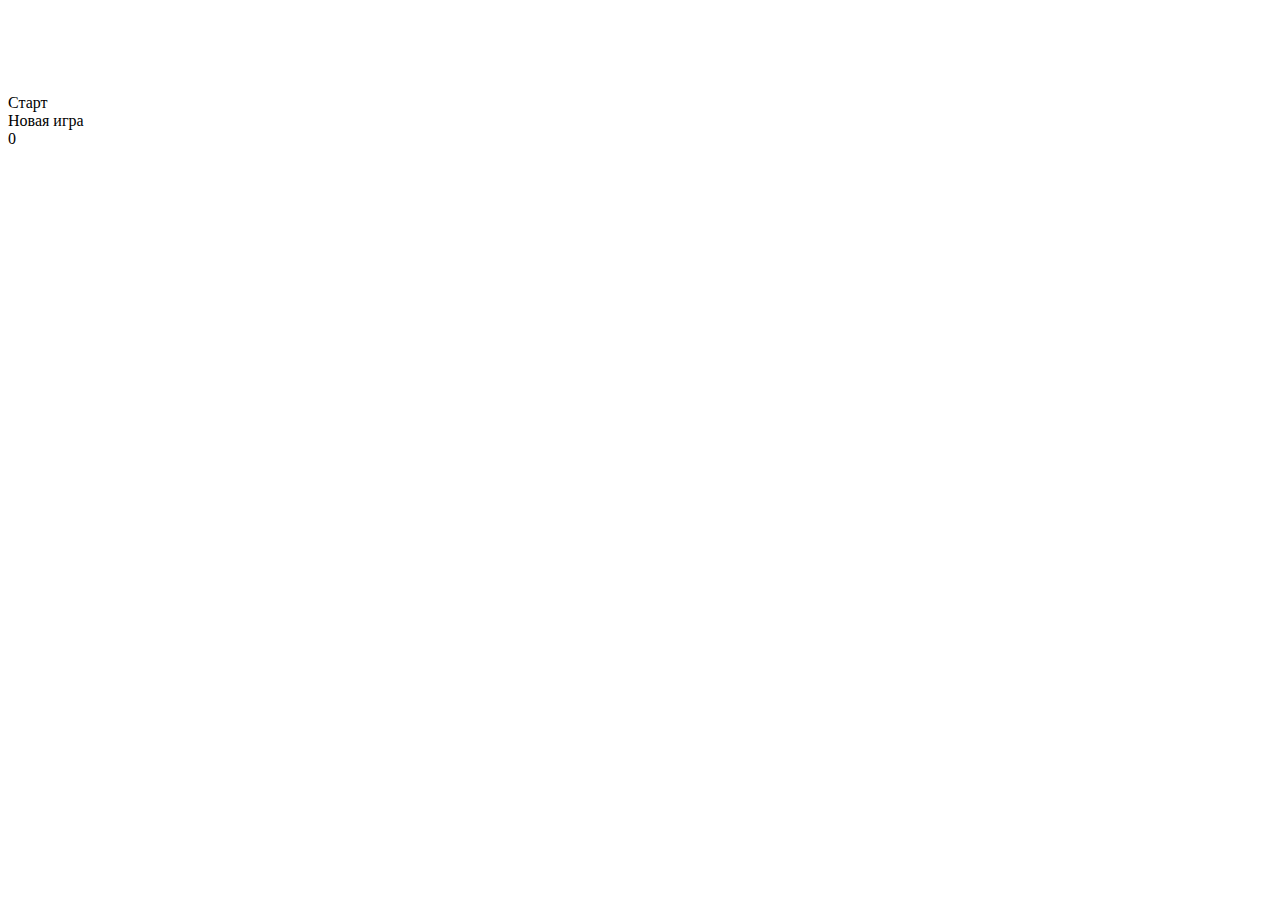
==== commit f0e0db4f: "js11" ====
--- a/src/index.html
+++ b/src/index.html
@@ -1,17 +1,25 @@
-<!DOCTYPE html>
+<!doctype html>
 <html lang="ru">
-    <head>
-        <meta charset="UTF-8">
-        <meta name="viewport"
-            content="width=device-width, user-scalable=no, initial-scale=1.0, maximum-scale=1.0, minimum-scale=1.0">
-        <meta http-equiv="X-UA-Compatible" content="ie=edge">
-        <title>Lab8 JS</title>
-    </head>
-    <body>
-        <script src="js8/pickPropArray.js"></script>
-        <script src="js8/createCounter.js"></script>
-        <script src="js8/spinWords.js"></script>
-        <script src="js8/targetSum.js"></script>
-        <script src="js8/commonPref.js"></script>
-    </body>
-</html>+<head>
+    <meta charset="UTF-8">
+    <meta name="viewport"
+          content="width=device-width, user-scalable=no, initial-scale=1.0, maximum-scale=1.0, minimum-scale=1.0">
+    <meta http-equiv="X-UA-Compatible" content="ie=edge">
+    <title>Document</title>
+    <link rel="stylesheet" href="/src/assets/styles/style.css">
+</head>
+<body>
+    <main>
+        <div id="game-wrap">
+          <table id="game"></table>
+        </div>
+        <div id="menu">
+          <div id="playButton" class="menuButton">Старт</div>
+          <div id="newGameButton" class="menuButton">Новая игра</div>
+        </div>
+        <div id="schet"></div>
+    </main>
+
+    <script src="./index.js"></script>
+</body>
+</html>
